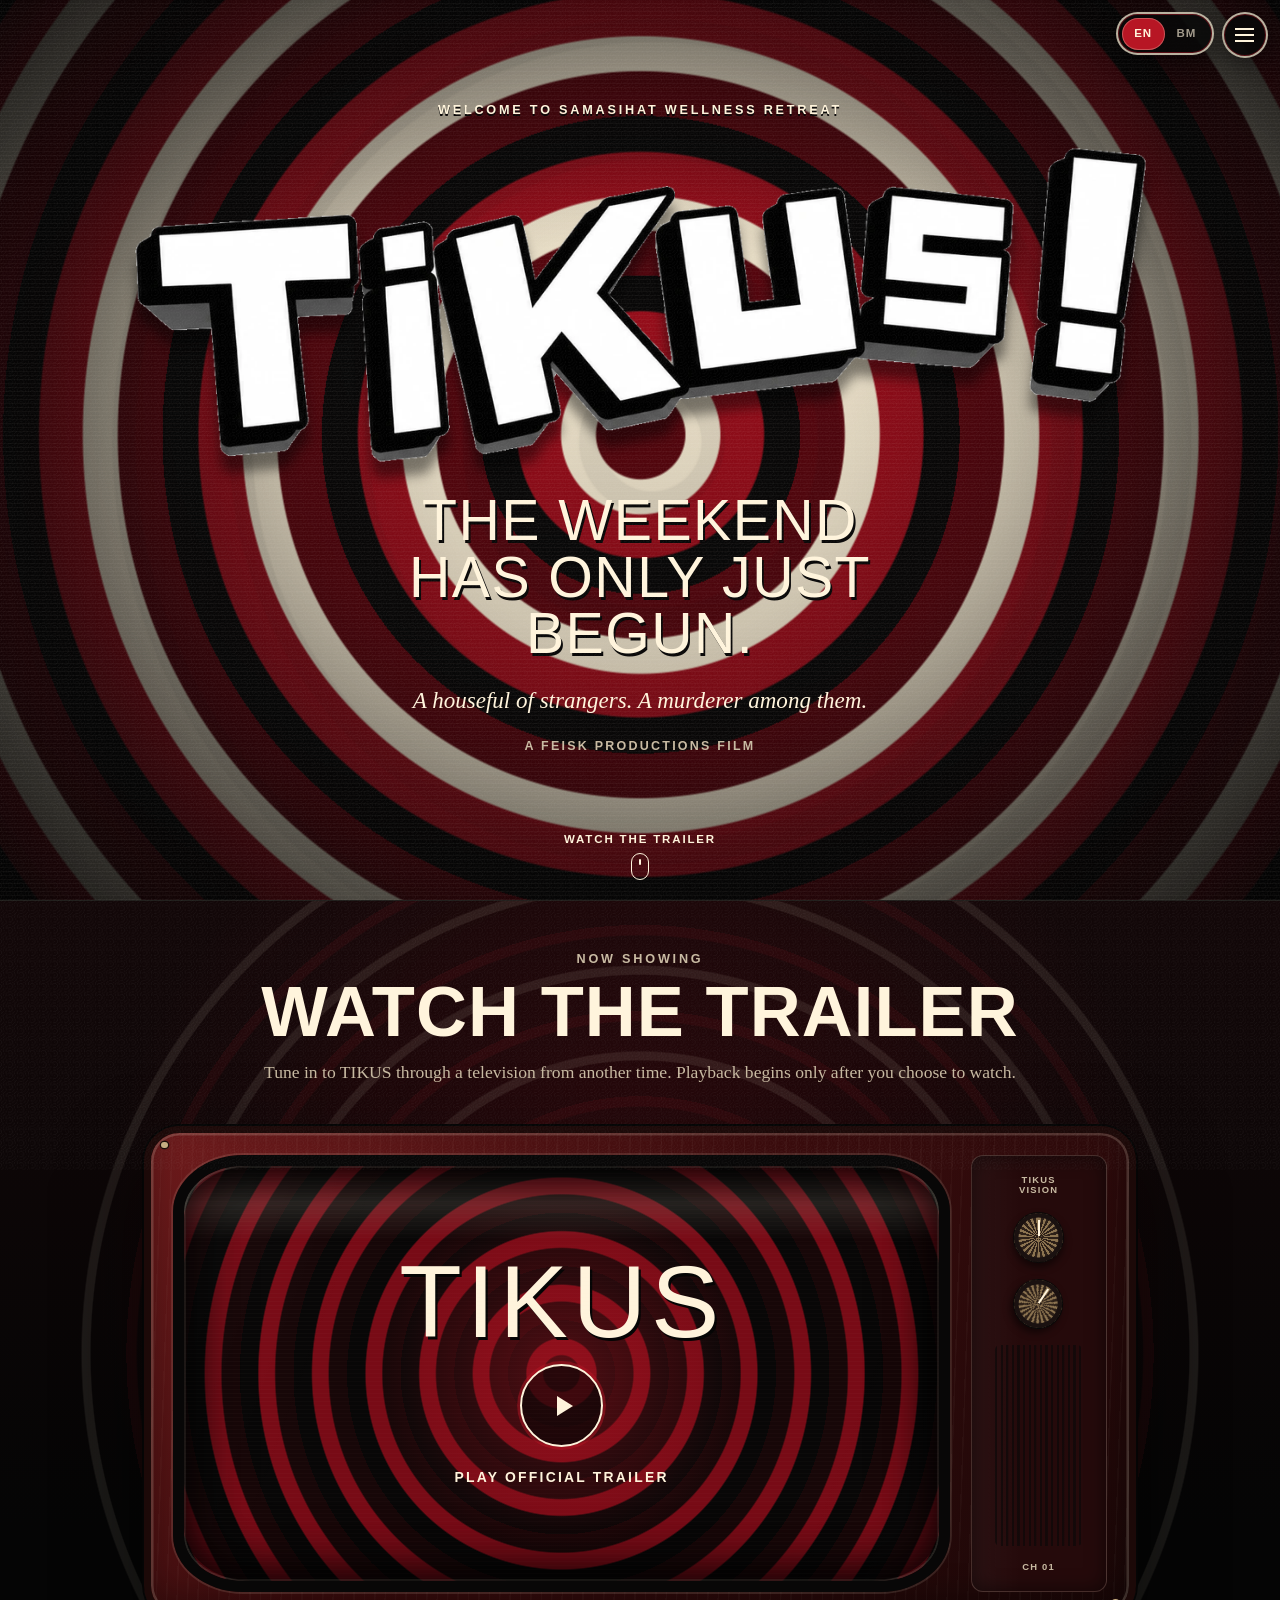
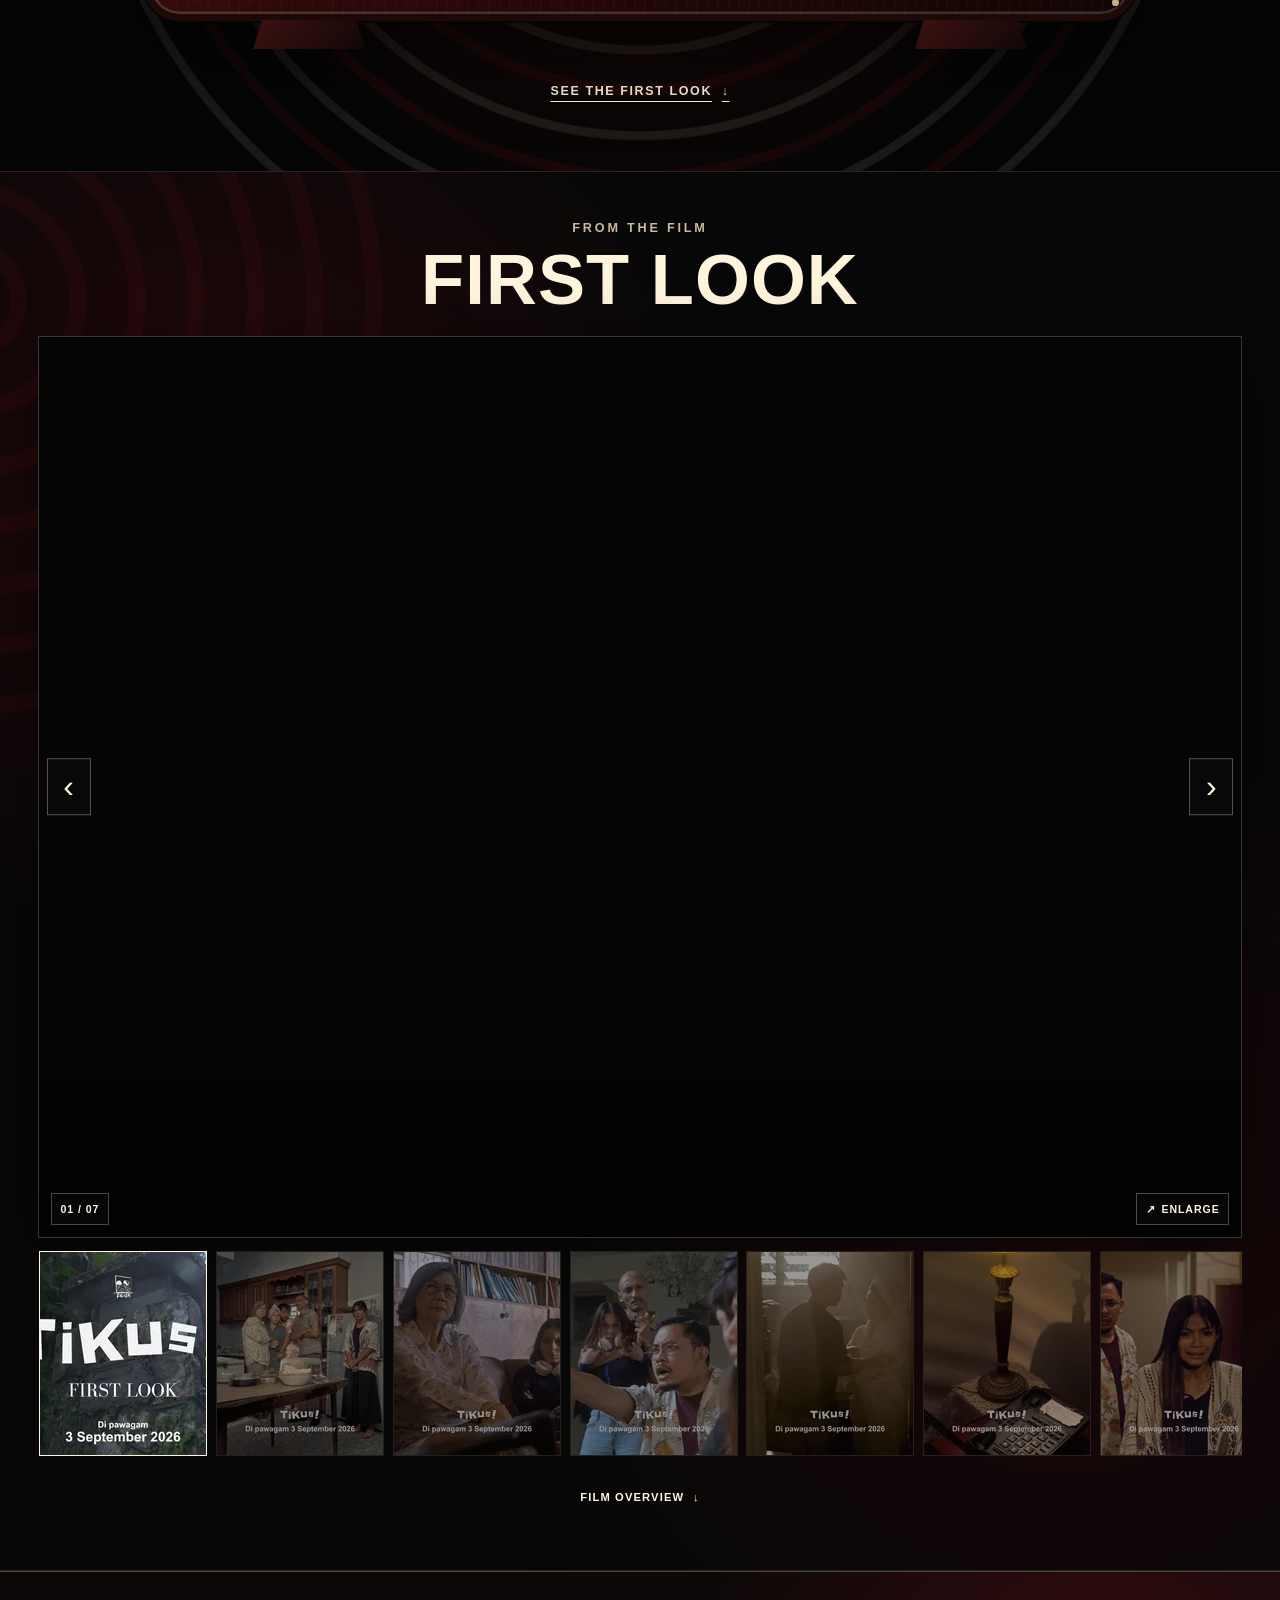
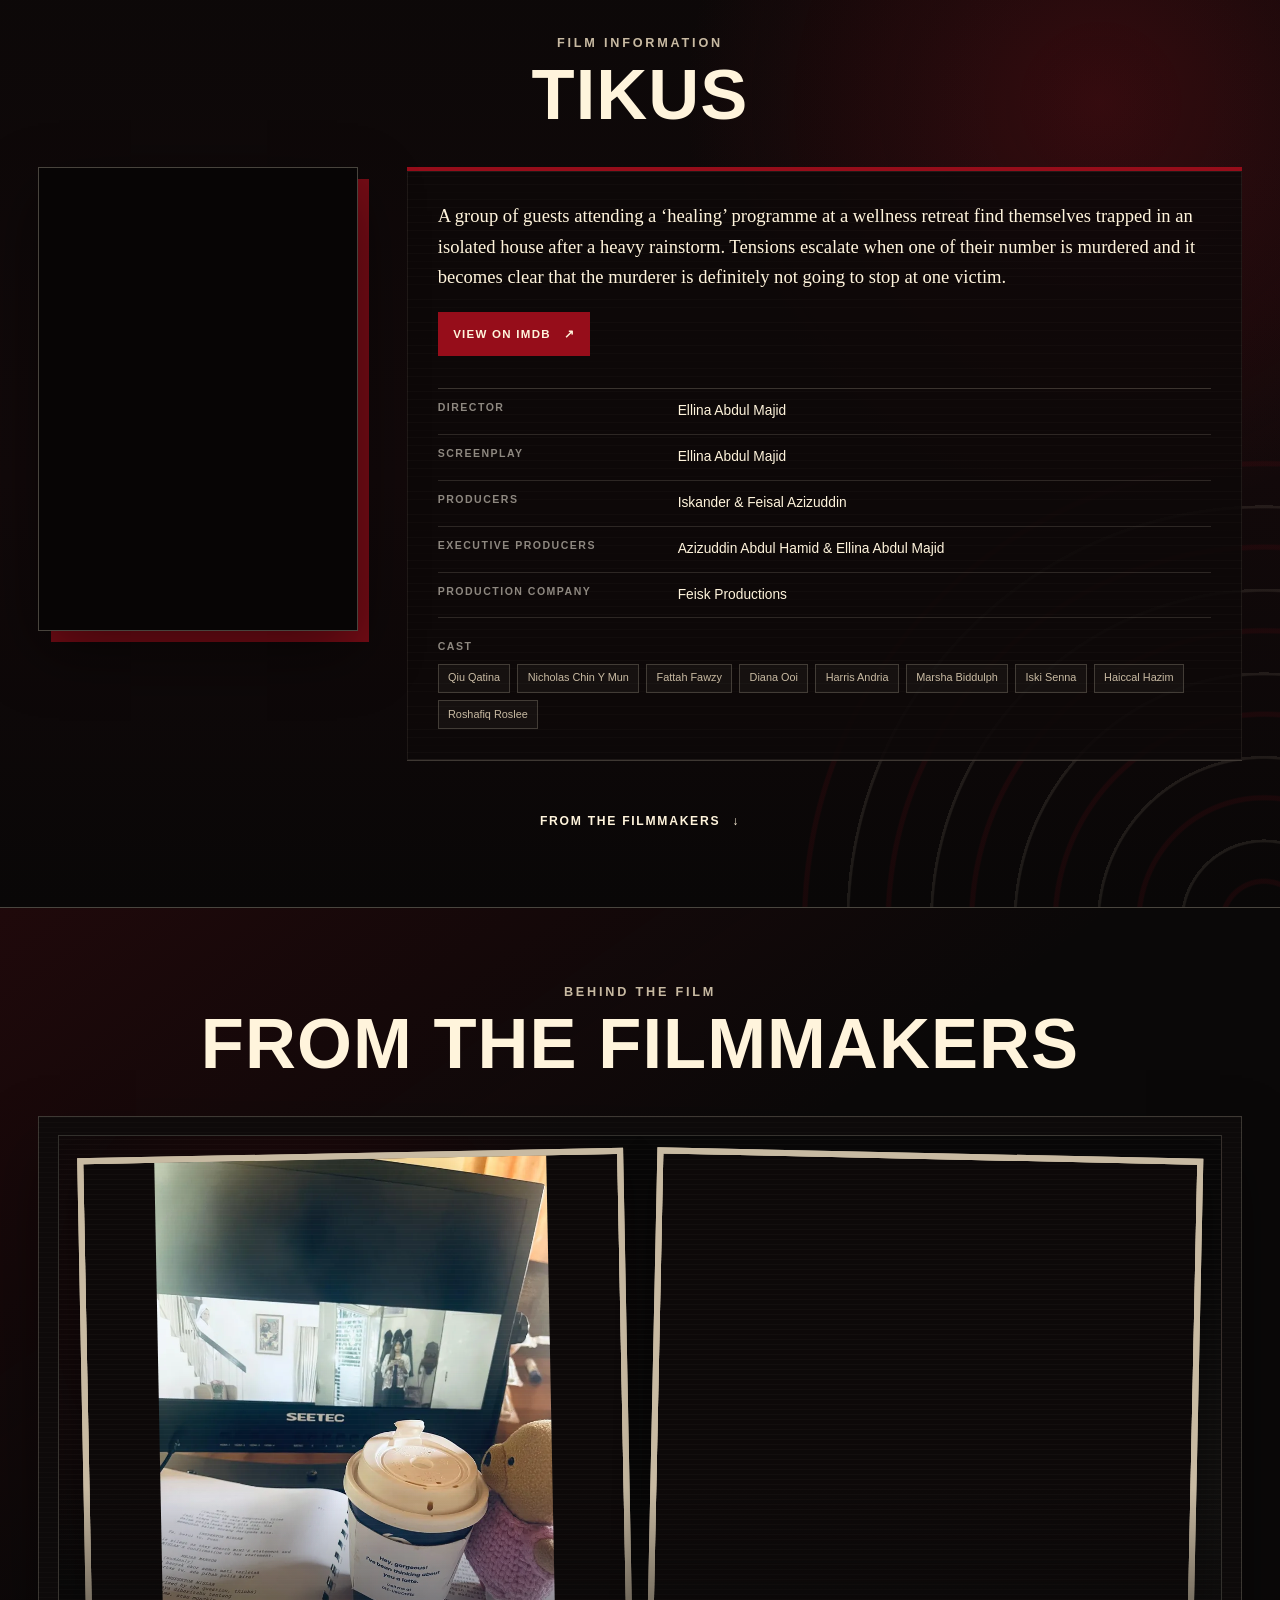
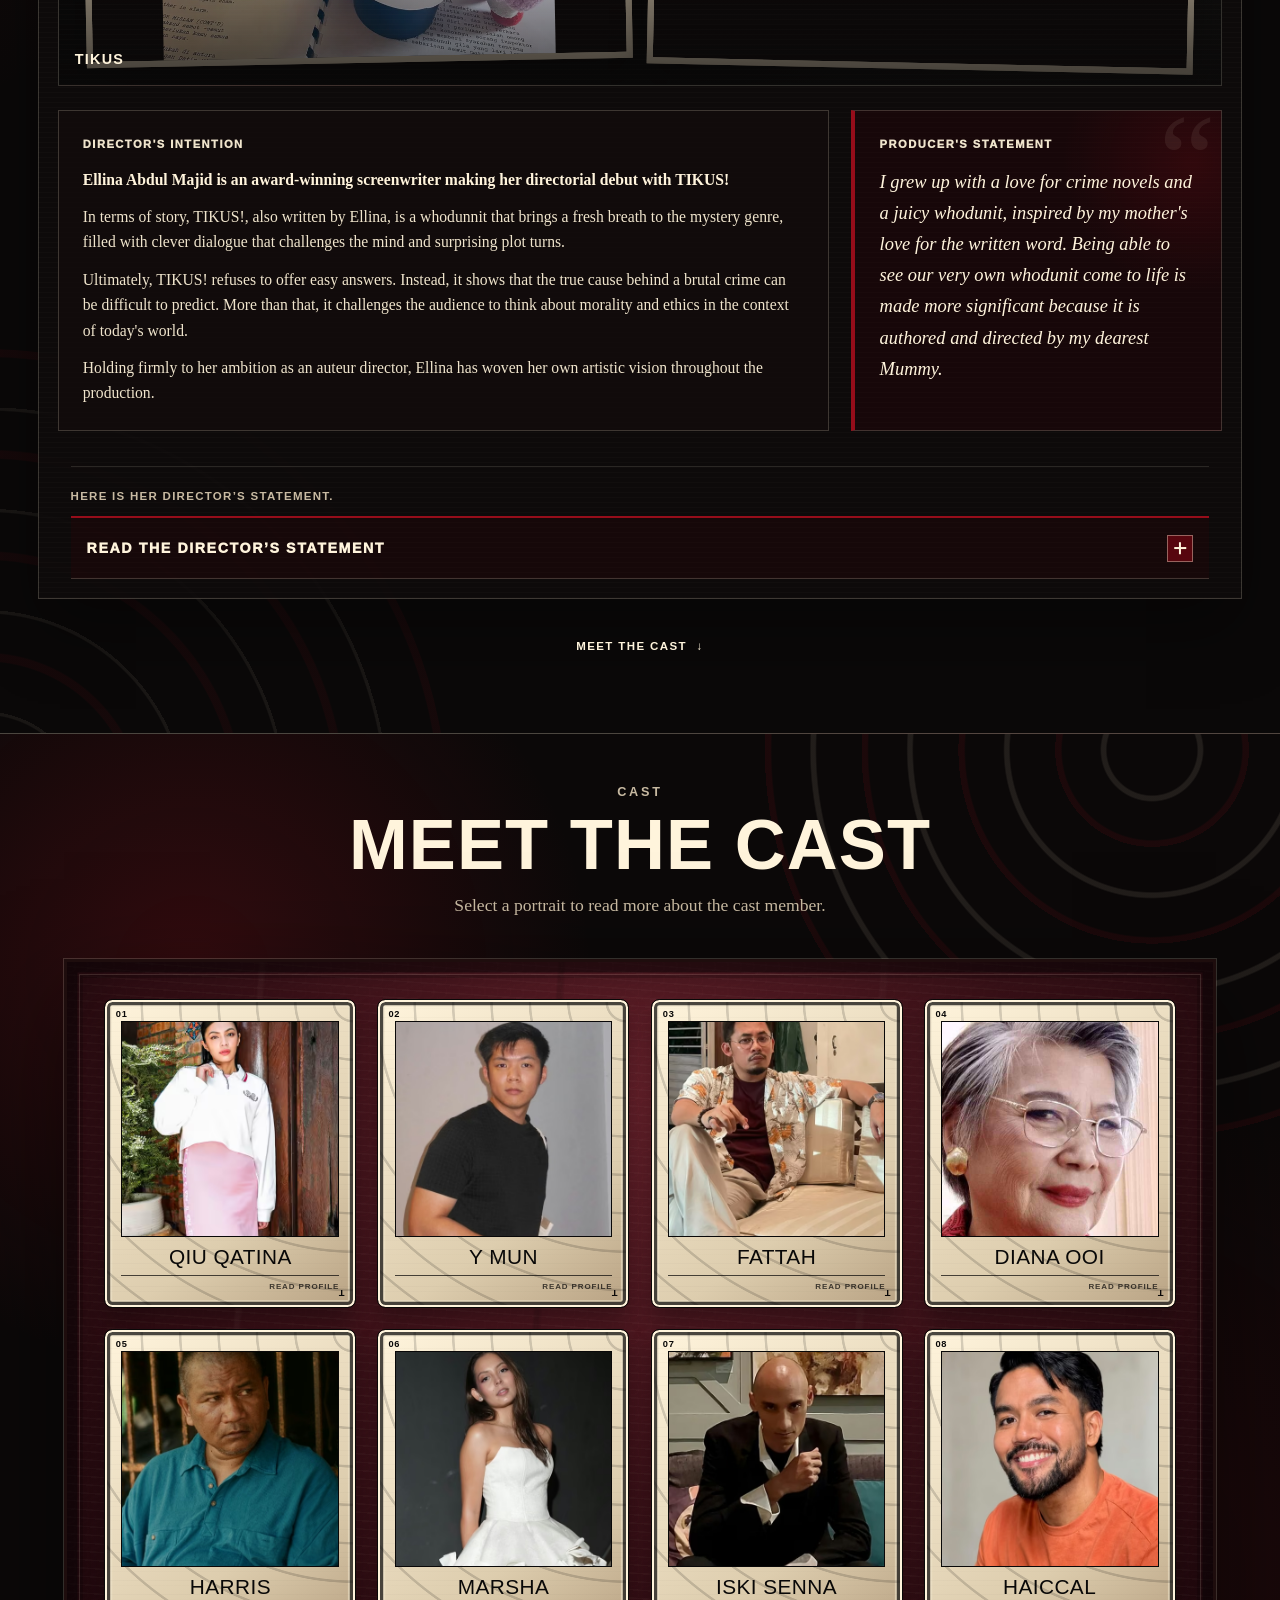
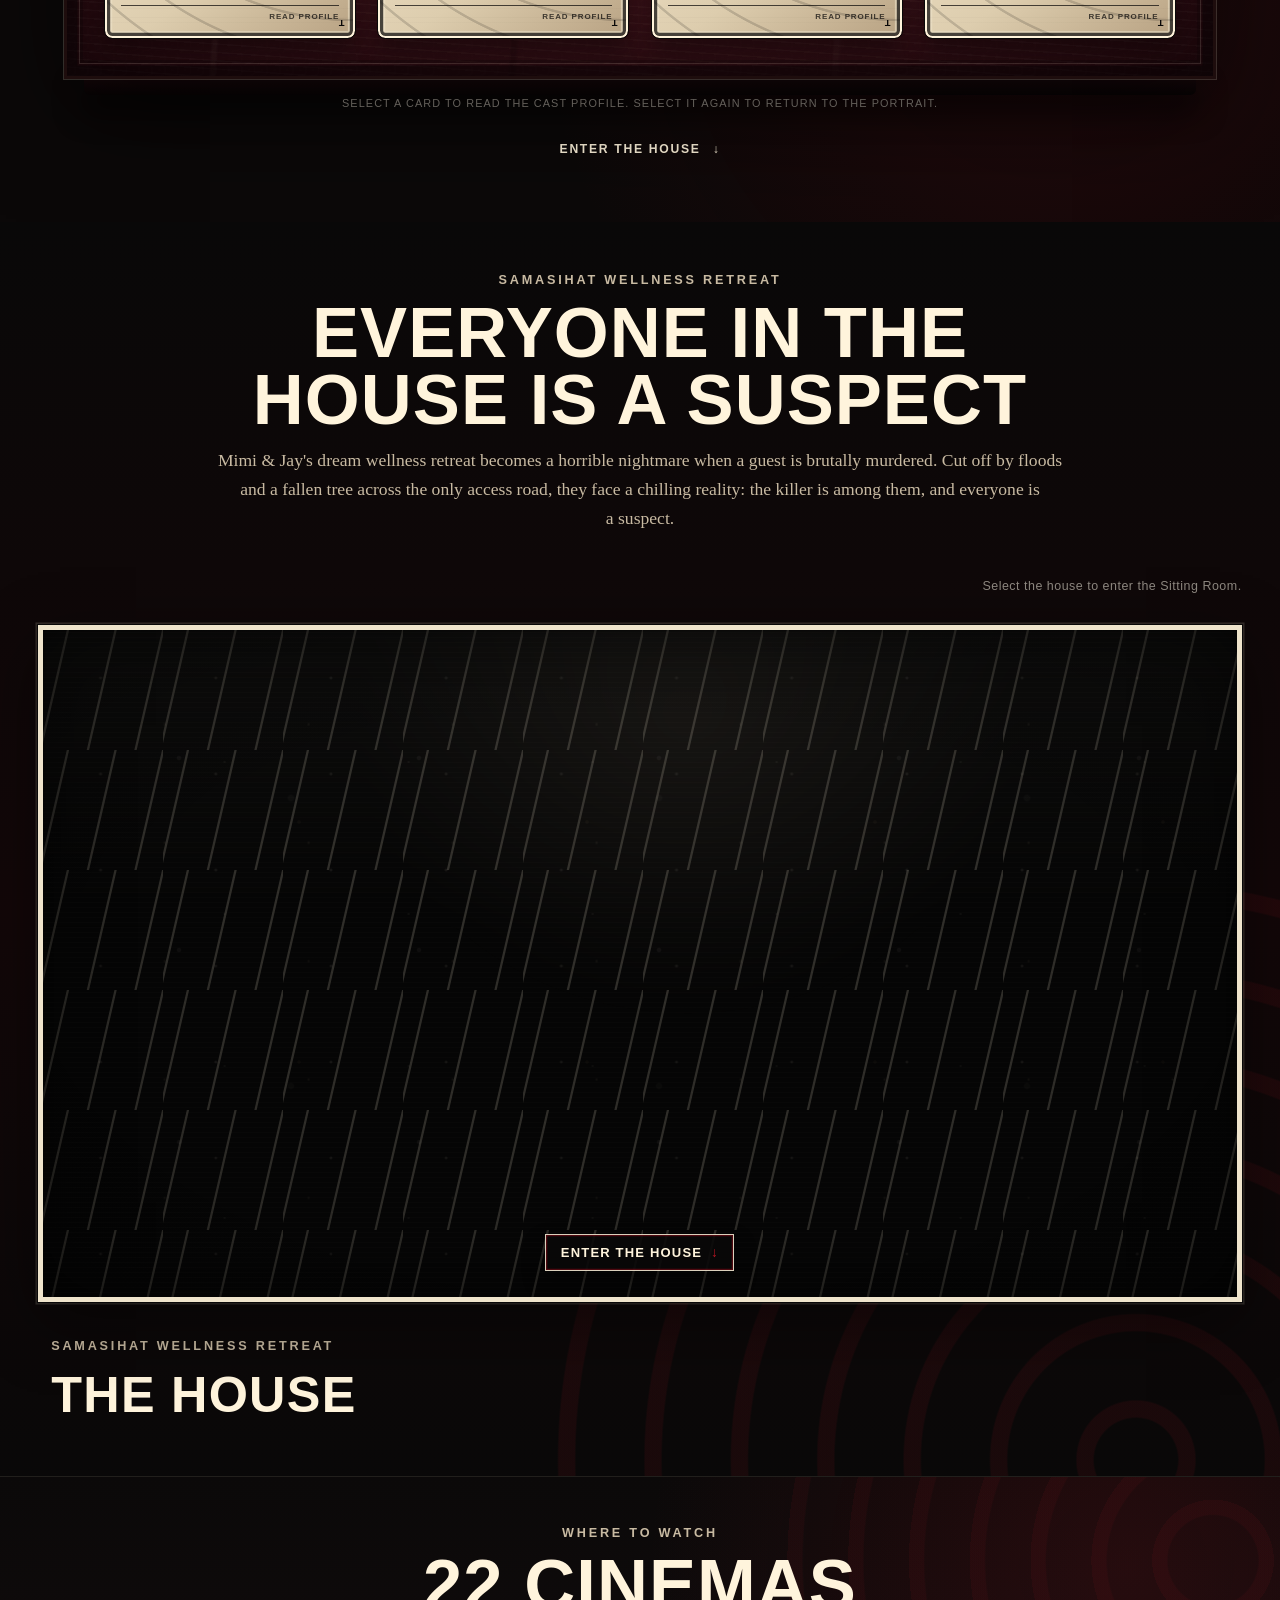
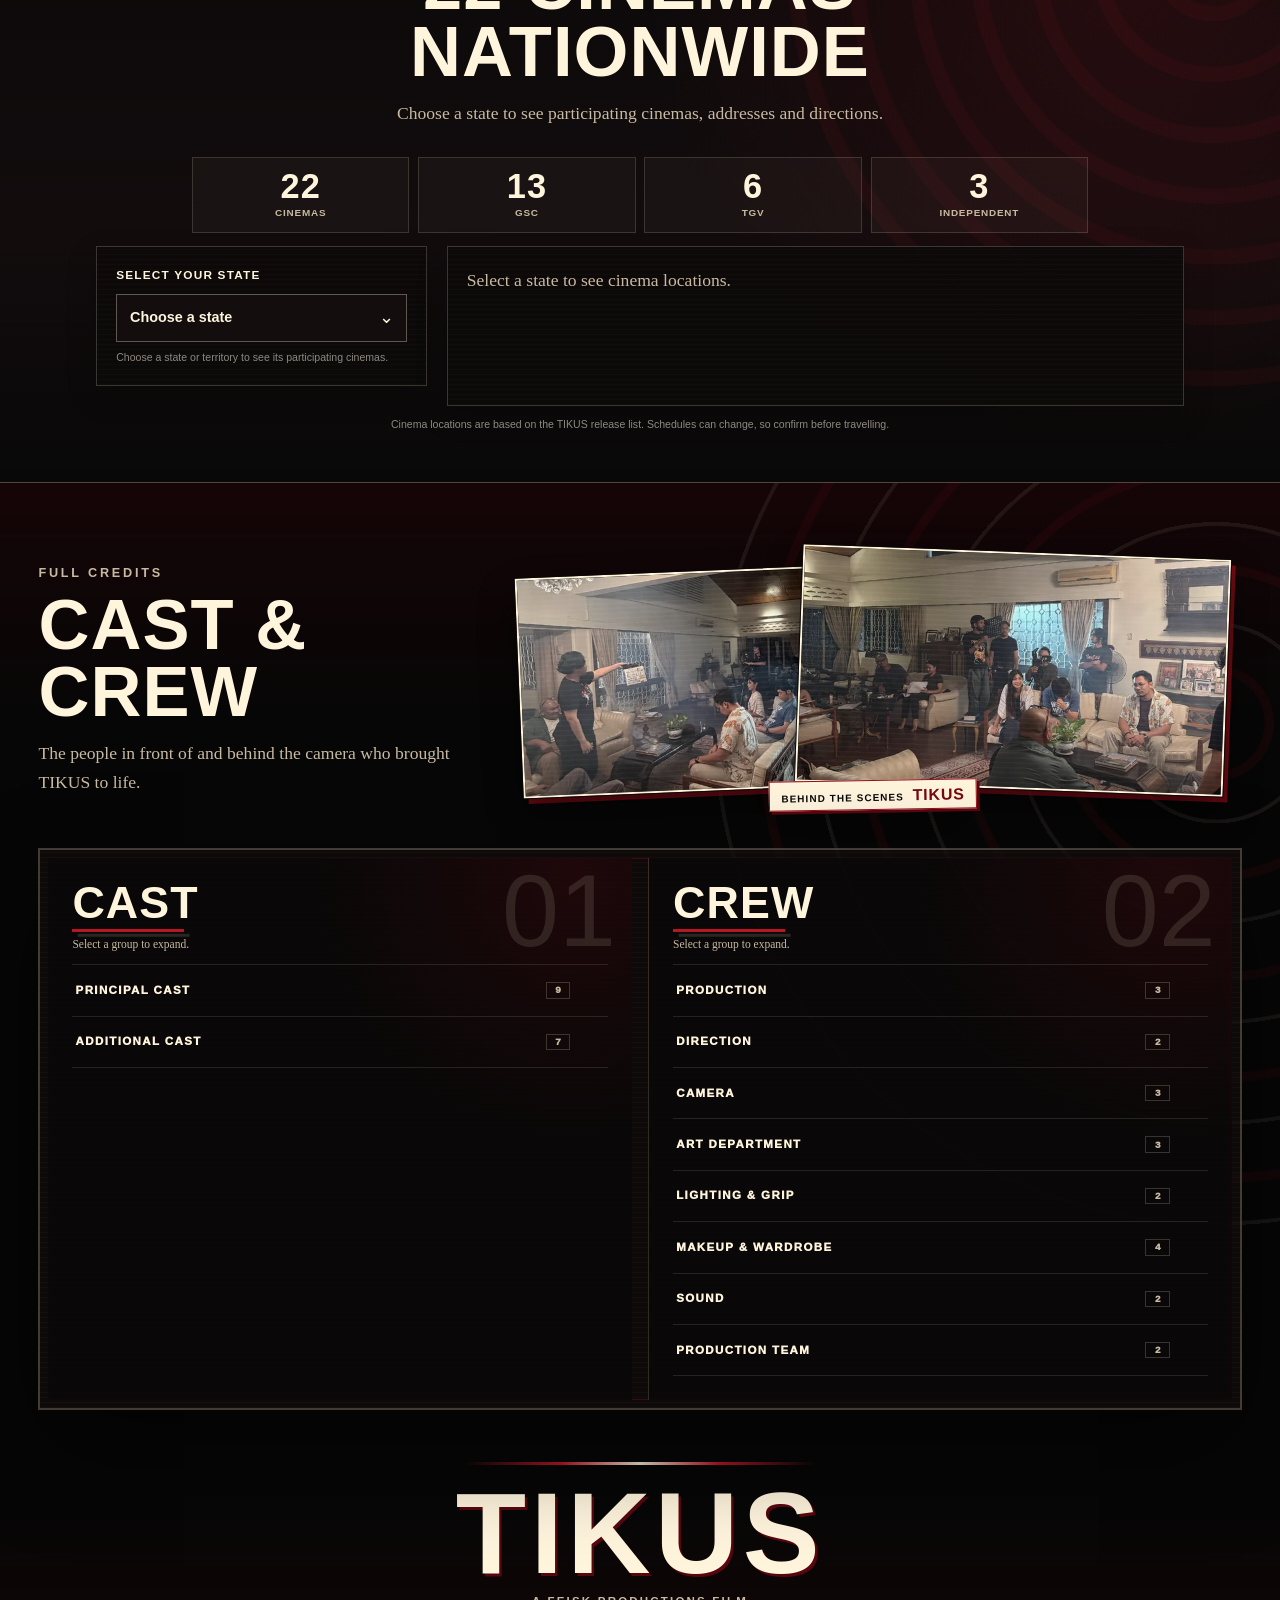
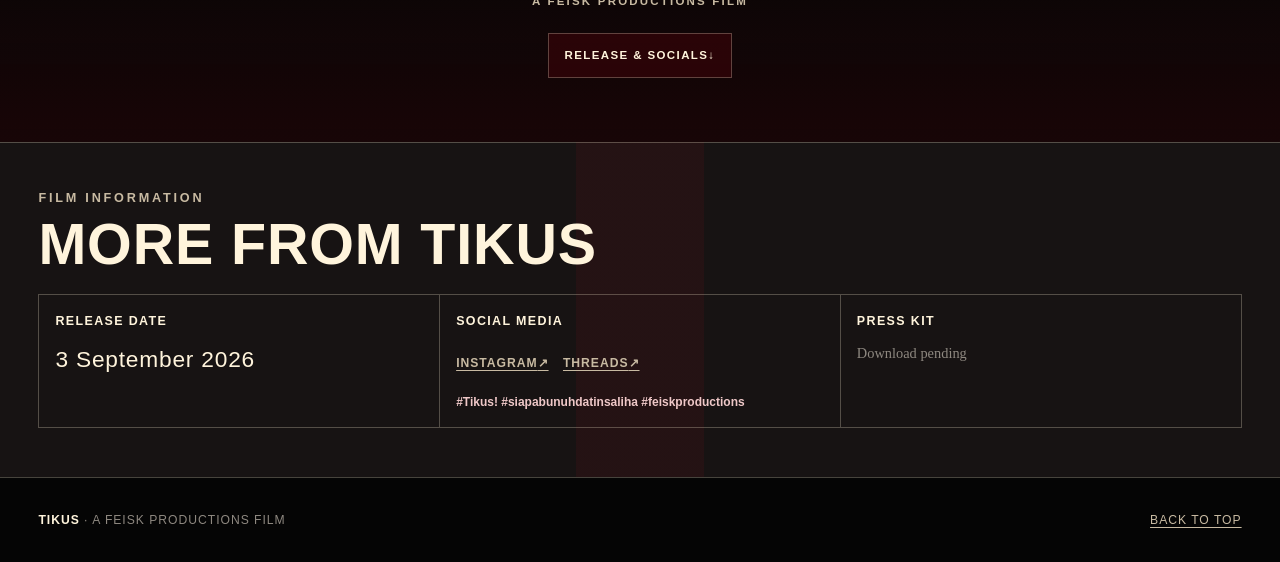
==== index.html @ d4d6251e "V32" ====
<!DOCTYPE html>

<html lang="en">
<head>
<meta charset="utf-8"/>
<meta content="width=device-width, initial-scale=1, viewport-fit=cover" name="viewport"/>
<meta content="#870b17" name="theme-color"/>
<meta content="dark" name="color-scheme"/>
<meta content="Enter Samasihat Wellness Retreat in the official interactive microsite for TIKUS, a Feisk Productions film." data-i18n-content="meta.description" name="description"/>
<title>TIKUS — Official Film Microsite</title>
<link as="image" href="assets/images/title/tikus-title-1200.webp" imagesizes="min(82vw, 74rem)" imagesrcset="assets/images/title/tikus-title-720.webp 720w, assets/images/title/tikus-title-1200.webp 1200w" rel="preload" type="image/webp"/>
<link as="image" href="assets/images/scenes/samasihat-house-exterior-1600.avif" imagesizes="(max-width: 62rem) calc(100vw - 2rem), min(88vw, 100rem)" imagesrcset="assets/images/scenes/samasihat-house-exterior-960.avif 960w, assets/images/scenes/samasihat-house-exterior-1600.avif 1600w" rel="preload" type="image/avif"/>
<script>try{const l=localStorage.getItem('tikus-language-v1');if(l==='ms'||l==='en'){document.documentElement.lang=l;document.documentElement.dataset.language=l;}}catch(e){}</script><link href="css/styles.css" rel="stylesheet"/>
<link href="css/animations.css" rel="stylesheet"/>
<link href="css/arcade.css" rel="stylesheet"/>
<link href="css/tikus-rush.css" rel="stylesheet"/>
<link href="css/tikus-beat.css" rel="stylesheet"/>
<link href="css/tikus-slider.css" rel="stylesheet"/>
<script defer src="js/content-data.js"></script>
<script defer src="js/language-controller.js"></script>
<script defer src="js/navigation-controller.js"></script>
<script defer src="js/credits-controller.js"></script>
<script defer src="js/cinema-data.js"></script>
<script defer src="js/cinema-controller.js"></script>
<script defer src="js/gallery-controller.js"></script>
<script defer src="js/modal-controller.js"></script>
<script defer src="js/scene-controller.js"></script>
<script defer src="js/app.js"></script>
<script defer src="js/tikus-rush-game.js"></script>
<script defer src="js/tikus-beat-game.js"></script>
<script defer src="js/tikus-slider-game.js"></script>
<script defer src="js/arcade-controller.js"></script>
</head>
<body><div class="site-controls" data-dialog-inert="" data-site-controls>
<button aria-checked="false" aria-label="Language: English. Switch to Bahasa Malaysia." class="language-switch" data-language-toggle="" role="switch" type="button"><span aria-hidden="true" class="language-switch__option" data-language-option="en">EN</span><span aria-hidden="true" class="language-switch__option" data-language-option="ms">BM</span></button>
<button aria-controls="site-navigation" aria-expanded="false" aria-label="Open navigation menu" class="menu-toggle" data-menu-toggle data-i18n-aria-label="nav.open" type="button"><span aria-hidden="true" class="menu-toggle__icon"><i></i><i></i><i></i></span><span class="visually-hidden" data-i18n="nav.menu">Menu</span></button>
<nav aria-label="Main navigation" class="site-navigation" data-i18n-aria-label="nav.label" data-site-navigation hidden id="site-navigation">
<div class="site-navigation__inner">
<p class="site-navigation__eyebrow" data-i18n="nav.explore">Explore TIKUS</p>
<a data-nav-link data-i18n="nav.home" href="#main-content">Home</a>
<a data-nav-link data-i18n="nav.trailer" href="#trailer">Trailer</a>
<a data-nav-link data-i18n="nav.firstLook" href="#first-look">First Look</a>
<a data-nav-link data-i18n="nav.filmOverview" href="#film-overview">Film Overview</a>
<a data-nav-link data-i18n="nav.director" href="#director-intention">From the Filmmakers</a>
<a data-nav-link data-i18n="nav.cast" href="#cast">Meet the Cast</a>
<a data-nav-link data-i18n="nav.house" href="#explorer">House &amp; Games</a>
<a data-nav-link data-i18n="nav.cinemas" href="#cinemas">Cinema Locations</a>
<a data-nav-link data-i18n="nav.credits" href="#credits">Credits</a>
<a data-nav-link data-i18n="nav.release" href="#more-from-tikus">Release &amp; Socials</a>
</div>
</nav>
</div>
<a class="skip-link" data-i18n="site.skipExplorer" href="#explorer">Skip to the house explorer</a>
<div aria-hidden="true" class="page-grain"></div>
<main data-dialog-inert="" id="main-content">
<section aria-labelledby="hero-title" class="hero">
<div aria-hidden="true" class="hero__rings"></div>
<div aria-hidden="true" class="hero__shade"></div>
<div class="hero__content">
<p class="eyebrow hero__eyebrow" data-i18n="hero.welcome">Welcome to Samasihat Wellness Retreat</p>
<h1 class="hero__title" id="hero-title">
<picture>
<source sizes="min(82vw, 74rem)" srcset="assets/images/title/tikus-title-720.webp 720w, assets/images/title/tikus-title-1200.webp 1200w" type="image/webp"/>
<img alt="TIKUS" decoding="async" fetchpriority="high" height="392" sizes="min(82vw, 74rem)" src="assets/images/title/tikus-title-1200.png" srcset="assets/images/title/tikus-title-720.png 720w, assets/images/title/tikus-title-1200.png 1200w" width="1200"/>
</picture>
</h1>
<p class="hero__headline" data-i18n="hero.headline">The weekend has only just begun.</p>
<p class="hero__support" data-i18n="hero.support">A houseful of strangers. A murderer among them.</p>
<p class="hero__credit" data-i18n="site.feiskFilm">A Feisk Productions film</p>
</div>
<a aria-label="Scroll to watch the trailer" class="scroll-cue" data-i18n-aria-label="hero.scrollTrailer" href="#trailer">
<span data-i18n="hero.watchTrailer">Watch the trailer</span>
<span aria-hidden="true" class="scroll-cue__mark"></span>
</a>
</section>
<section aria-labelledby="trailer-title" class="trailer-section" id="trailer">
<div aria-hidden="true" class="trailer-section__rings"></div>
<header class="section-heading trailer-section__heading">
<p class="eyebrow" data-i18n="trailer.nowShowing">Now showing</p>
<h2 data-i18n="trailer.heading" id="trailer-title">Watch the trailer</h2>
<p data-i18n="trailer.description">Tune in to TIKUS through a television from another time. Playback begins only after you choose to watch.</p>
</header>
<div aria-label="Retro television trailer player" class="retro-tv" data-i18n-aria-label="trailer.playerLabel">
<div class="retro-tv__cabinet">
<button aria-controls="trailer-dialog" aria-haspopup="dialog" class="retro-tv__screen" data-trailer-open="" type="button">
<span aria-hidden="true" class="retro-tv__screen-art">
<span class="retro-tv__signal">TIKUS</span>
<span class="retro-tv__play-mark"></span>
<span class="retro-tv__screen-label" data-i18n="trailer.playOfficial">Play official trailer</span>
</span>
<span class="visually-hidden" data-i18n="trailer.playOfficialAria">Play the official TIKUS trailer</span>
</button>
<div aria-hidden="true" class="retro-tv__panel">
<span class="retro-tv__brand">TIKUS<br/>VISION</span>
<span class="retro-tv__knob retro-tv__knob--channel"></span>
<span class="retro-tv__knob retro-tv__knob--volume"></span>
<span class="retro-tv__speaker"></span>
<span class="retro-tv__channel">CH 01</span>
</div>
</div>
<div aria-hidden="true" class="retro-tv__feet">
<span></span>
<span></span>
</div>
</div>
<a class="trailer-section__continue" href="#first-look"><span data-i18n="trailer.firstLook">See the first look</span><span aria-hidden="true">↓</span></a>
</section>
<section aria-labelledby="gallery-title" class="gallery-section" id="first-look">
<div aria-hidden="true" class="gallery-section__rings"></div>
<header class="section-heading gallery-section__heading">
<p class="eyebrow" data-i18n="gallery.eyebrow">From the film</p>
<h2 data-i18n="gallery.heading" id="gallery-title">FIRST LOOK</h2>
</header>
<div class="gallery-shell" data-gallery>
<div class="gallery-feature">
<button aria-haspopup="dialog" aria-label="Open still 1 of 7 larger" class="gallery-feature__button" data-gallery-feature type="button">
<picture>
<source data-gallery-feature-webp sizes="(max-width: 48rem) calc(100vw - 2rem), min(88vw, 78rem)" srcset="assets/images/gallery/tikus-first-look-1-960.webp 960w, assets/images/gallery/tikus-first-look-1-1600.webp 1600w" type="image/webp"/>
<img alt="TIKUS first-look film still." data-gallery-feature-image decoding="async" height="900" loading="lazy" sizes="(max-width: 48rem) calc(100vw - 2rem), min(88vw, 78rem)" src="assets/images/gallery/tikus-first-look-1-1600.jpg" srcset="assets/images/gallery/tikus-first-look-1-960.jpg 960w, assets/images/gallery/tikus-first-look-1-1600.jpg 1600w" width="1600"/>
</picture>
<span aria-hidden="true" class="gallery-feature__shade"></span>
<span class="gallery-feature__counter" data-gallery-counter>01 / 07</span>
<span class="gallery-feature__enlarge"><span aria-hidden="true">↗</span> <span data-i18n="gallery.enlarge">Enlarge</span></span>
</button>
<button aria-label="Previous film still" class="gallery-arrow gallery-arrow--previous" data-gallery-prev data-i18n-aria-label="gallery.previous" type="button"><span aria-hidden="true">‹</span></button>
<button aria-label="Next film still" class="gallery-arrow gallery-arrow--next" data-gallery-next data-i18n-aria-label="gallery.next" type="button"><span aria-hidden="true">›</span></button>
</div>
<div aria-label="TIKUS film still thumbnails" class="gallery-filmstrip" data-gallery-strip data-i18n-aria-label="gallery.filmstrip" role="group"></div>
<p aria-atomic="true" aria-live="polite" class="visually-hidden" data-gallery-status></p>
</div>
<a class="gallery-section__continue" href="#film-overview"><span data-i18n="gallery.filmOverview">Film overview</span><span aria-hidden="true">↓</span></a>
</section>
<section aria-labelledby="film-overview-title" class="film-overview" id="film-overview">
<div aria-hidden="true" class="film-overview__rings"></div>
<header class="section-heading film-overview__heading">
<p class="eyebrow" data-i18n="overview.eyebrow">Film information</p>
<h2 data-i18n="overview.heading" id="film-overview-title">TIKUS</h2>
</header>
<div class="film-overview__card">
<figure class="film-overview__poster">
<picture>
<source sizes="(max-width: 48rem) min(76vw, 30rem), 20rem" srcset="assets/images/poster/tikus-official-poster-480.webp 480w, assets/images/poster/tikus-official-poster-670.webp 670w" type="image/webp"/>
<img alt="Official TIKUS film poster in a distressed red, black and warm paper collage style." data-i18n-alt="overview.posterAlt" decoding="async" height="992" loading="lazy" sizes="(max-width: 48rem) min(76vw, 30rem), 20rem" src="assets/images/poster/tikus-official-poster-670.jpg" srcset="assets/images/poster/tikus-official-poster-480.jpg 480w, assets/images/poster/tikus-official-poster-670.jpg 670w" width="670"/>
</picture>
</figure>
<div class="film-overview__content">
<p class="film-overview__synopsis" data-i18n="overview.synopsis">A group of guests attending a ‘healing’ programme at a wellness retreat find themselves trapped in an isolated house after a heavy rainstorm. Tensions escalate when one of their number is murdered and it becomes clear that the murderer is definitely not going to stop at one victim.</p>
<div class="film-overview__primary-link">
<a aria-label="Open the TIKUS page on IMDb in a new tab" class="film-overview__button" data-i18n-aria-label="overview.imdbAria" href="https://www.imdb.com/title/tt43730956/" rel="noopener noreferrer" target="_blank"><span data-i18n="overview.imdb">View on IMDb</span><span aria-hidden="true">↗</span></a>
</div>
<dl class="film-overview__credits">
<div><dt data-i18n="overview.director">Director</dt><dd>Ellina Abdul Majid</dd></div>
<div><dt data-i18n="overview.screenplay">Screenplay</dt><dd>Ellina Abdul Majid</dd></div>
<div><dt data-i18n="overview.producers">Producers</dt><dd>Iskander &amp; Feisal Azizuddin</dd></div>
<div><dt data-i18n="overview.executiveProducers">Executive Producers</dt><dd>Azizuddin Abdul Hamid &amp; Ellina Abdul Majid</dd></div>
<div><dt data-i18n="overview.productionCompany">Production Company</dt><dd>Feisk Productions</dd></div>
</dl>
<div class="film-overview__cast-block">
<h3 data-i18n="overview.cast">Cast</h3>
<ul class="film-overview__cast-list">
<li>Qiu Qatina</li>
<li>Nicholas Chin Y Mun</li>
<li>Fattah Fawzy</li>
<li>Diana Ooi</li>
<li>Harris Andria</li>
<li>Marsha Biddulph</li>
<li>Iski Senna</li>
<li>Haiccal Hazim</li>
<li>Roshafiq Roslee</li>
</ul>
</div>
</div>
</div>
<a class="film-overview__continue" href="#director-intention"><span data-i18n="overview.directorIntention">From the filmmakers</span><span aria-hidden="true">↓</span></a>
</section>
<section aria-labelledby="director-intention-title" class="director-intention" id="director-intention">
<div aria-hidden="true" class="director-intention__rings"></div>
<header class="section-heading director-intention__heading">
<p class="eyebrow" data-i18n="director.eyebrow">Behind the film</p>
<h2 data-i18n="director.heading" id="director-intention-title">From the Filmmakers</h2>
</header>
<div class="filmmakers-card">
<div class="filmmakers-overview">
<figure class="filmmakers-collage">
<picture class="filmmakers-photo filmmakers-photo--monitor">
<source type="image/webp" srcset="assets/images/editorial/filmmakers-monitor-640.webp 640w, assets/images/editorial/filmmakers-monitor-960.webp 960w"/>
<img src="assets/images/editorial/filmmakers-monitor-960.jpg" srcset="assets/images/editorial/filmmakers-monitor-640.jpg 640w, assets/images/editorial/filmmakers-monitor-960.jpg 960w" sizes="(max-width: 44rem) 50vw, 46vw" width="756" height="960" loading="lazy" decoding="async" alt="Behind-the-scenes photograph of a production monitor, screenplay pages, coffee cup and teddy bear during the making of TIKUS." data-i18n-alt="director.photoMonitorAlt"/>
</picture>
<picture class="filmmakers-photo filmmakers-photo--family">
<source type="image/webp" srcset="assets/images/editorial/filmmakers-family-640.webp 640w, assets/images/editorial/filmmakers-family-960.webp 960w"/>
<img src="assets/images/editorial/filmmakers-family-960.jpg" srcset="assets/images/editorial/filmmakers-family-640.jpg 640w, assets/images/editorial/filmmakers-family-960.jpg 960w" sizes="(max-width: 44rem) 50vw, 46vw" width="960" height="1280" loading="lazy" decoding="async" alt="Behind-the-scenes photograph of members of the TIKUS creative team seated together with screenplay pages." data-i18n-alt="director.photoFamilyAlt"/>
</picture>
<figcaption><strong>TIKUS</strong></figcaption>
</figure>
<div class="filmmakers-copy">
<article class="director-intention__card">
<p class="filmmakers-copy__eyebrow" data-i18n="director.intentionLabel">Director's Intention</p>
<div class="director-intention__intro">
<p data-i18n="director.intro1">Ellina Abdul Majid is an award-winning screenwriter making her directorial debut with TIKUS!</p>
<p data-i18n="director.intro2">In terms of story, TIKUS!, also written by Ellina, is a whodunnit that brings a fresh breath to the mystery genre, filled with clever dialogue that challenges the mind and surprising plot turns.</p>
<p data-i18n="director.intro3">Ultimately, TIKUS! refuses to offer easy answers. Instead, it shows that the true cause behind a brutal crime can be difficult to predict. More than that, it challenges the audience to think about morality and ethics in the context of today's world.</p>
<p data-i18n="director.intro4">Holding firmly to her ambition as an auteur director, Ellina has woven her own artistic vision throughout the production.</p>
</div>
</article>
<aside class="producer-statement" aria-labelledby="producer-statement-title">
<p class="filmmakers-copy__eyebrow" data-i18n="producer.eyebrow">Producer's Statement</p>
<h3 class="visually-hidden" data-i18n="producer.heading" id="producer-statement-title">Producer's Statement</h3>
<blockquote data-i18n="producer.statement">I grew up with a love for crime novels and a juicy whodunit, inspired by my mother's love for the written word. Being able to see our very own whodunit come to life is made more significant because it is authored and directed by my dearest Mummy.</blockquote>
</aside>
</div>
</div>
<p class="director-intention__statement-lead" data-i18n="director.statementLead">Here is her Director’s Statement.</p>
<details class="director-statement">
<summary><span data-i18n="director.statementSummary">Read the Director’s Statement</span><span aria-hidden="true" class="director-statement__mark"></span></summary>
<blockquote class="director-statement__body">
<p data-i18n="director.statement1">For this story, I drew inspiration from the locked-room mystery, an idea often used by mystery writers around the world. Usually, these mystery stories are set in an isolated, quiet location.</p>
<p data-i18n="director.statement2">There also need to be characters with very different, strange personalities. They have to be cut off from outside help, become suspicious, and realise that something is not right.</p>
<p data-i18n="director.statement3">In terms of cinematography, I use lighting to show a character's inner emotions and mindset, rather than merely so the audience can see the scene.</p>
<p data-i18n="director.statement4">I also often play with shadows using high-contrast lighting, so the characters look as though they are trapped in a web of conspiracy and mystery.</p>
<p data-i18n="director.statement5">At times I choose dull grey light for interior spaces, as a sign of the bad weather outside and, sometimes, as a symbol of the confusion and despair felt by certain characters.</p>
<p data-i18n="director.statement6">Rather than relying on the traditional use of “talking heads” shots and “quick glance” shots, I tried to direct the camera's movement as an invisible narrator. In this way, the audience does not feel that they are simply watching a film; they feel as if they too are trapped behind the silver screen.</p>
<p data-i18n="director.statement7">I also use several everyday items and objects as “Easter eggs” — secret clues — to suggest the hidden meaning behind a character's dialogue and to foreshadow what comes later.</p>
<p data-i18n="director.statement8">For me, as Writer and Director, TIKUS! is my love letter to the whodunnit genre.</p>
<p data-i18n="director.statement9">It is often said that a great murder mystery depends on a clever twist. But my film TIKUS! also depends greatly on the powerful performances of every actor, keeping audiences constantly turning things over in their minds as they try to guess who the real murderer is among all the characters.</p>
<p data-i18n="director.statement10">I feel fortunate to have had the opportunity to work with such a talented and passionate cast.</p>
<p data-i18n="director.statement11">And with a production crew who are experts in their respective fields, deeply committed and willing to go all out, Alhamdulillah, I am truly grateful.</p>
<p data-i18n="director.statement12">Above all, I am proud to say that the entire creative process from beginning to end — our cast and crew, including post-production — was realised 100% by homegrown Malaysian creative talent.</p>
<p data-i18n="director.statement13">With humility, I sincerely hope that TIKUS! will entertain audiences while also touching them with the message behind the story we want to share.</p>
</blockquote>
</details>
</div>
<a class="director-intention__continue" href="#cast"><span data-i18n="director.meetCast">Meet the cast</span><span aria-hidden="true">↓</span></a>
</section>
<section aria-labelledby="cast-title" class="cast-section" id="cast">
<div aria-hidden="true" class="cast-section__rings"></div>
<header class="section-heading cast-section__heading">
<p class="eyebrow" data-i18n="cast.eyebrow">Cast</p>
<h2 data-i18n="cast.heading" id="cast-title">Meet the cast</h2>
<p data-i18n="cast.intro">Select a portrait to read more about the cast member.</p>
</header>
<div aria-label="Cast portrait cards" class="cast-table" data-i18n-aria-label="cast.tableLabel" role="group">
<div aria-hidden="true" class="cast-table__edge"></div>
<div class="cast-grid" data-cast-grid=""></div>
<p aria-atomic="true" aria-live="polite" class="visually-hidden" data-cast-status=""></p>
</div>
<p class="cast-section__instruction" data-i18n="cast.instruction">Select a card to read the cast profile. Select it again to return to the portrait.</p>
<a class="cast-section__continue" href="#explorer"><span data-i18n="cast.enterHouse">Enter the house</span><span aria-hidden="true">↓</span></a>
</section>
<section aria-labelledby="explorer-title" class="explorer" data-active-scene="house" data-scene-explorer="" id="explorer" tabindex="-1">
<div aria-hidden="true" class="explorer__rings"></div>
<header class="section-heading">
<p class="eyebrow" data-i18n="explorer.eyebrow">Samasihat Wellness Retreat</p>
<h2 data-i18n="explorer.heading" id="explorer-title">EVERYONE IN THE HOUSE IS A SUSPECT</h2>
<p data-i18n="explorer.synopsis">Mimi &amp; Jay's dream wellness retreat becomes a horrible nightmare when a guest is brutally murdered. Cut off by floods and a fallen tree across the only access road, they face a chilling reality: the killer is among them, and everyone is a suspect.</p>
</header>
<div aria-busy="false" class="scene-explorer">
<div class="scene-toolbar">
<button class="return-button" data-return-house hidden type="button"><span aria-hidden="true">←</span>
<span data-i18n="explorer.returnHouse">Return to House</span></button>
<p class="scene-instruction" data-i18n="explorer.instructionHouse" data-scene-instruction="" id="scene-instruction">Select the house to enter the Sitting Room.</p>
</div>
<div aria-describedby="scene-instruction" class="scene-stage" data-scene-stage="">
<picture data-scene-picture="">
<source data-scene-source="avif" sizes="(max-width: 62rem) calc(100vw - 2rem), min(88vw, 100rem)" srcset="assets/images/scenes/samasihat-house-exterior-960.avif 960w, assets/images/scenes/samasihat-house-exterior-1600.avif 1600w" type="image/avif"/>
<source data-scene-source="webp" sizes="(max-width: 62rem) calc(100vw - 2rem), min(88vw, 100rem)" srcset="assets/images/scenes/samasihat-house-exterior-960.webp 960w, assets/images/scenes/samasihat-house-exterior-1600.webp 1600w" type="image/webp"/>
<img alt="A wide retro illustration of the isolated Samasihat bungalow at night, surrounded by dark trees and a crimson sky." data-i18n-alt="scene.house.alt" data-scene-image="" decoding="async" fetchpriority="high" height="941" sizes="(max-width: 62rem) calc(100vw - 2rem), min(88vw, 100rem)" src="assets/images/scenes/samasihat-house-exterior-1600.jpg" srcset="assets/images/scenes/samasihat-house-exterior-960.jpg 960w, assets/images/scenes/samasihat-house-exterior-1600.jpg 1600w" width="1672"/>
</picture>
<div aria-hidden="true" class="scene-ambient">
<span class="scene-ambient__light"></span>
<span class="scene-ambient__weather"></span>
<span class="scene-ambient__dust"></span>
</div>
<div aria-hidden="true" class="scene-stage__vignette"></div>
<div aria-label="Interactive scene points" class="hotspot-layer" data-hotspot-layer="" data-i18n-aria-label="explorer.hotspotLayer"></div>
<div class="scene-navigation-layer" data-scene-navigation-layer="">
<button aria-label="Enter the house and open the Sitting Room" class="scene-entry" data-i18n-aria-label="explorer.entryAria" data-scene-target="sitting-room" data-visible-scene="house" type="button">
<span class="scene-entry__label" data-i18n="explorer.enterHouse">Enter the house</span>
</button>
</div>
<div aria-hidden="true" class="iris-transition" data-iris="" hidden=""></div>
</div>
<div class="scene-caption">
<p class="eyebrow" data-i18n="scene.house.eyebrow" data-scene-eyebrow="">Samasihat Wellness Retreat</p>
<h3 data-i18n="scene.house.title" data-scene-title="">The House</h3>
</div>
<p aria-atomic="true" aria-live="polite" class="visually-hidden" data-scene-status=""></p>
</div>
</section>
<section aria-labelledby="cinema-title" class="cinema-section" id="cinemas">
<div aria-hidden="true" class="cinema-section__rings"></div>
<header class="section-heading cinema-section__heading">
<p class="eyebrow" data-i18n="cinema.eyebrow">Where to watch</p>
<h2 data-i18n="cinema.heading" id="cinema-title">22 cinemas nationwide</h2>
<p data-i18n="cinema.intro">Choose a state to see participating cinemas, addresses and directions.</p>
</header>
<div aria-label="TIKUS cinema release network: 22 cinemas, 13 GSC, 6 TGV and 3 independent cinemas" class="cinema-stats" data-i18n-aria-label="cinema.statsLabel">
<div><strong>22</strong><span data-i18n="cinema.cinemas">Cinemas</span></div>
<div><strong>13</strong><span>GSC</span></div>
<div><strong>6</strong><span>TGV</span></div>
<div><strong>3</strong><span data-i18n="cinema.independent">Independent</span></div>
</div>
<div class="cinema-finder">
<div class="cinema-finder__controls">
<label data-i18n="cinema.selectorLabel" for="cinema-state-select">Select your state</label>
<div class="cinema-select-shell">
<select aria-describedby="cinema-state-help" data-cinema-state id="cinema-state-select"></select>
<span aria-hidden="true" class="cinema-select-shell__arrow">⌄</span>
</div>
<p data-i18n="cinema.selectorHelp" id="cinema-state-help">Choose a state or territory to see its participating cinemas.</p>
</div>
<div class="cinema-finder__results" data-cinema-results>
<p class="cinema-finder__empty" data-i18n="cinema.empty">Select a state to see cinema locations.</p>
</div>
<p aria-atomic="true" aria-live="polite" class="visually-hidden" data-cinema-status></p>
</div>
<p class="cinema-section__disclaimer" data-i18n="cinema.disclaimer">Cinema locations are based on the TIKUS release list. Schedules can change, so confirm before travelling.</p>
</section>
<section aria-labelledby="credits-title" class="credits-section" id="credits">
<div aria-hidden="true" class="credits-section__rings"></div>
<div class="credits-masthead">
<header class="section-heading credits-section__heading">
<p class="eyebrow" data-i18n="credits.eyebrow">Full credits</p>
<h2 data-i18n="credits.heading" id="credits-title">Cast &amp; Crew</h2>
<p data-i18n="credits.intro">The people in front of and behind the camera who brought TIKUS to life.</p>
</header>
<figure class="credits-photo-collage">
<picture class="credits-photo credits-photo--one">
<source type="image/webp" srcset="assets/images/crew/tikus-bts-1-640.webp 640w, assets/images/crew/tikus-bts-1-960.webp 960w" sizes="(max-width: 48rem) 60vw, 34rem"/>
<img src="assets/images/crew/tikus-bts-1-960.jpg" srcset="assets/images/crew/tikus-bts-1-640.jpg 640w, assets/images/crew/tikus-bts-1-960.jpg 960w" sizes="(max-width: 48rem) 60vw, 34rem" width="960" height="1280" loading="lazy" decoding="async" alt="Behind-the-scenes photograph of the TIKUS cast and crew filming in the sitting room." data-i18n-alt="credits.btsAltOne"/>
</picture>
<picture class="credits-photo credits-photo--two">
<source type="image/webp" srcset="assets/images/crew/tikus-bts-2-640.webp 640w, assets/images/crew/tikus-bts-2-960.webp 960w" sizes="(max-width: 48rem) 60vw, 34rem"/>
<img src="assets/images/crew/tikus-bts-2-960.jpg" srcset="assets/images/crew/tikus-bts-2-640.jpg 640w, assets/images/crew/tikus-bts-2-960.jpg 960w" sizes="(max-width: 48rem) 60vw, 34rem" width="960" height="1280" loading="lazy" decoding="async" alt="Behind-the-scenes photograph of the TIKUS production team preparing a sitting-room scene." data-i18n-alt="credits.btsAltTwo"/>
</picture>
<figcaption><span data-i18n="credits.bts">Behind the scenes</span><strong>TIKUS</strong></figcaption>
</figure>
</div>
<div class="credits-programme">
<section aria-labelledby="credits-cast-title" class="credits-column credits-column--cast" data-credit-accordion>
<p class="credits-column__number" aria-hidden="true">01</p>
<h3 data-i18n="credits.cast" id="credits-cast-title">Cast</h3>
<p class="credits-column__hint" data-i18n="credits.expandHint">Select a group to expand.</p>
<details class="credits-group">
<summary><span data-i18n="credits.principalCast">Principal Cast</span><span aria-hidden="true" class="credits-group__count">9</span><span aria-hidden="true" class="credits-group__mark"></span></summary>
<div class="credits-group__body">
<ul class="credits-name-list">
<li>Qiu Qatina</li>
<li>Nicholas Chin Y Mun</li>
<li>Fattah Fawzy</li>
<li>Diana Ooi</li>
<li>Harris Andria</li>
<li>Marsha Biddulph</li>
<li>Iski Senna</li>
<li>Haiccal Hazim</li>
<li>Roshafiq Roslee</li>
</ul>
</div>
</details>
<details class="credits-group credits-group--additional">
<summary><span data-i18n="credits.additionalCast">Additional Cast</span><span aria-hidden="true" class="credits-group__count">7</span><span aria-hidden="true" class="credits-group__mark"></span></summary>
<div class="credits-group__body">
<ul class="credits-name-list">
<li>Azizi Nazril</li>
<li>Darian Pinto</li>
<li>Afiqah Maisara</li>
<li>Addison Low Chee Ren</li>
<li>Dollah Meiden</li>
<li>Luffy</li>
<li>Siti Sofea Amizi</li>
</ul>
</div>
</details>
</section>
<section aria-labelledby="credits-crew-title" class="credits-column credits-column--crew" data-credit-accordion>
<p class="credits-column__number" aria-hidden="true">02</p>
<h3 data-i18n="credits.crew" id="credits-crew-title">Crew</h3>
<p class="credits-column__hint" data-i18n="credits.expandHint">Select a group to expand.</p>
<details class="credits-group">
<summary><span data-i18n="credits.group.production">Production</span><span aria-hidden="true" class="credits-group__count">3</span><span aria-hidden="true" class="credits-group__mark"></span></summary>
<div class="credits-group__body"><dl class="credits-list">
<div><dt>Producer</dt><dd>Iskander Azizuddin<br/>Feisal Azizuddin</dd></div>
<div><dt>Executive Producer</dt><dd>Azizuddin Abdul Hamid<br/>Ellina Abdul Majid</dd></div>
<div><dt>Line Producer</dt><dd>Arianna Low</dd></div>
</dl></div>
</details>
<details class="credits-group">
<summary><span data-i18n="credits.group.direction">Direction</span><span aria-hidden="true" class="credits-group__count">2</span><span aria-hidden="true" class="credits-group__mark"></span></summary>
<div class="credits-group__body"><dl class="credits-list">
<div><dt>Director</dt><dd>Ellina Abdul Majid</dd></div>
<div><dt>AD</dt><dd>Feisal Azizuddin</dd></div>
</dl></div>
</details>
<details class="credits-group">
<summary><span data-i18n="credits.group.camera">Camera</span><span aria-hidden="true" class="credits-group__count">3</span><span aria-hidden="true" class="credits-group__mark"></span></summary>
<div class="credits-group__body"><dl class="credits-list">
<div><dt>DOP</dt><dd>Alex Wong Kam Thim</dd></div>
<div><dt>Cam Op</dt><dd>Iskandar Sani</dd></div>
<div><dt>DIT</dt><dd>Azim Rizal</dd></div>
</dl></div>
</details>
<details class="credits-group">
<summary><span data-i18n="credits.group.art">Art Department</span><span aria-hidden="true" class="credits-group__count">3</span><span aria-hidden="true" class="credits-group__mark"></span></summary>
<div class="credits-group__body"><dl class="credits-list">
<div><dt>Art Director</dt><dd>Harieth Azrien</dd></div>
<div><dt>Art Assistant</dt><dd>Dollah Meiden</dd></div>
<div><dt>Art Assistant</dt><dd>Azrien Hadi</dd></div>
</dl></div>
</details>
<details class="credits-group">
<summary><span data-i18n="credits.group.lighting">Lighting &amp; Grip</span><span aria-hidden="true" class="credits-group__count">2</span><span aria-hidden="true" class="credits-group__mark"></span></summary>
<div class="credits-group__body"><dl class="credits-list">
<div><dt>Gaffer</dt><dd>Nick Lutfil Hadi</dd></div>
<div><dt>Grip</dt><dd>Ady</dd></div>
</dl></div>
</details>
<details class="credits-group">
<summary><span data-i18n="credits.group.makeup">Makeup &amp; Wardrobe</span><span aria-hidden="true" class="credits-group__count">4</span><span aria-hidden="true" class="credits-group__mark"></span></summary>
<div class="credits-group__body"><dl class="credits-list">
<div><dt>MUA</dt><dd>Farini Husain</dd></div>
<div><dt>MUA Assist</dt><dd>Sherry</dd></div>
<div><dt>Wardrobe Head</dt><dd>Yatt Zain</dd></div>
<div><dt>Wardrobe Assistant</dt><dd>Intan Zulaikah</dd></div>
</dl></div>
</details>
<details class="credits-group">
<summary><span data-i18n="credits.group.sound">Sound</span><span aria-hidden="true" class="credits-group__count">2</span><span aria-hidden="true" class="credits-group__mark"></span></summary>
<div class="credits-group__body"><dl class="credits-list">
<div><dt>Location Sound</dt><dd>Salahuddin Sabri</dd></div>
<div><dt>Location Assistant</dt><dd>Nisa Ahmad</dd></div>
</dl></div>
</details>
<details class="credits-group">
<summary><span data-i18n="credits.group.productionTeam">Production Team</span><span aria-hidden="true" class="credits-group__count">2</span><span aria-hidden="true" class="credits-group__mark"></span></summary>
<div class="credits-group__body"><dl class="credits-list">
<div><dt>PA</dt><dd>Siti Sofea Amizi</dd></div>
<div><dt>PA / Intern</dt><dd>Addison Low Chee Ren</dd></div>
</dl></div>
</details>
</section>
</div>
<div class="credits-closing">
<span class="credits-closing__rule" aria-hidden="true"></span>
<strong>TIKUS</strong>
<span data-i18n="site.feiskFilm">A Feisk Productions film</span>
<a href="#more-from-tikus"><span data-i18n="credits.release">Release &amp; Socials</span><span aria-hidden="true"> ↓</span></a>
</div>
</section>
<section aria-labelledby="pending-title" class="pending-material" id="more-from-tikus">
<div class="pending-material__inner">
<header>
<p class="eyebrow" data-i18n="film.eyebrow">Film information</p>
<h2 data-i18n="film.heading" id="pending-title">More from TIKUS</h2>
</header>
<dl class="pending-grid">
<div>
<dt data-i18n="film.releaseDate">Release date</dt>
<dd class="pending-grid__release" data-i18n="film.releaseDateValue">3 September 2026</dd>
</div>
<div>
<dt data-i18n="film.socialMedia">Social media</dt>
<dd class="pending-grid__social">
<div class="pending-grid__social-links">
<a aria-label="Open Feisk Productions on Instagram in a new tab" data-i18n-aria-label="film.instagramAria" href="https://www.instagram.com/feiskproductions" rel="noopener noreferrer" target="_blank">Instagram<span aria-hidden="true"> ↗</span></a>
<a aria-label="Open Feisk Productions on Threads in a new tab" data-i18n-aria-label="film.threadsAria" href="https://www.threads.com/@feiskproductions" rel="noopener noreferrer" target="_blank">Threads<span aria-hidden="true"> ↗</span></a>
</div>
<p class="pending-grid__hashtags"><span class="visually-hidden" data-i18n="film.hashtags">Campaign hashtags</span><span class="visually-hidden">: </span>#Tikus! #siapabunuhdatinsaliha #feiskproductions</p>
</dd>
</div>
<div>
<dt data-i18n="film.pressKit">Press kit</dt>
<dd data-i18n="film.downloadPending">Download pending</dd>
</div>
</dl>
</div>
</section>
</main>
<footer class="site-footer" data-dialog-inert="">
<p><strong>TIKUS</strong> · <span data-i18n="site.feiskFilm">A Feisk Productions film</span></p>
<a data-i18n="footer.backTop" href="#main-content">Back to top</a>
</footer>
<dialog aria-describedby="trailer-dialog-description" aria-labelledby="trailer-dialog-title" class="trailer-dialog" id="trailer-dialog">
<article class="trailer-dialog__surface">
<header class="trailer-dialog__header">
<div>
<p class="eyebrow" data-i18n="trailer.official">Official trailer</p>
<h2 id="trailer-dialog-title" tabindex="-1">TIKUS</h2>
<p class="visually-hidden" data-i18n="trailer.dialogDescription" id="trailer-dialog-description">YouTube video player for the official TIKUS trailer.</p>
</div>
<button aria-label="Close trailer" class="trailer-dialog__close" data-i18n-aria-label="trailer.close" data-trailer-close="" type="button">
<span aria-hidden="true">×</span>
</button>
</header>
<div class="trailer-dialog__player">
<iframe allow="accelerometer; clipboard-write; encrypted-media; gyroscope; picture-in-picture; web-share" allowfullscreen="" data-i18n-title="trailer.frameTitle" data-trailer-frame="" referrerpolicy="strict-origin-when-cross-origin" title="Official TIKUS trailer"></iframe>
</div>
<p class="trailer-dialog__fallback">
<a data-i18n="trailer.watchYoutube" data-trailer-link="" href="https://youtu.be/zP-A0q7aVko?si=QxKsNnZaPQ3ciYJk" rel="noopener noreferrer" target="_blank">Watch directly on YouTube</a>
</p>
</article>
</dialog>
<dialog aria-describedby="gallery-dialog-description" aria-labelledby="gallery-dialog-title" class="gallery-dialog" id="gallery-dialog">
<article class="gallery-dialog__surface">
<header class="gallery-dialog__header">
<div>
<p class="eyebrow" data-i18n="gallery.dialogEyebrow">TIKUS film stills</p>
<h2 data-i18n="gallery.heading" id="gallery-dialog-title">FIRST LOOK</h2>
<p class="visually-hidden" data-i18n="gallery.dialogDescription" id="gallery-dialog-description">Fullscreen gallery of TIKUS film stills. Use the previous and next buttons or the left and right arrow keys to browse.</p>
</div>
<button aria-label="Close first look gallery" class="gallery-dialog__close" data-gallery-close data-i18n-aria-label="gallery.close" type="button"><span aria-hidden="true">×</span></button>
</header>
<div class="gallery-dialog__viewer">
<button aria-label="Previous film still" class="gallery-dialog__arrow gallery-dialog__arrow--previous" data-gallery-dialog-prev data-i18n-aria-label="gallery.previous" type="button"><span aria-hidden="true">‹</span></button>
<picture>
<source data-gallery-dialog-webp sizes="92vw" srcset="assets/images/gallery/tikus-first-look-1-960.webp 960w, assets/images/gallery/tikus-first-look-1-1600.webp 1600w" type="image/webp"/>
<img alt="TIKUS first-look film still." data-gallery-dialog-image decoding="async" height="900" sizes="92vw" src="assets/images/gallery/tikus-first-look-1-1600.jpg" srcset="assets/images/gallery/tikus-first-look-1-960.jpg 960w, assets/images/gallery/tikus-first-look-1-1600.jpg 1600w" width="1600"/>
</picture>
<button aria-label="Next film still" class="gallery-dialog__arrow gallery-dialog__arrow--next" data-gallery-dialog-next data-i18n-aria-label="gallery.next" type="button"><span aria-hidden="true">›</span></button>
</div>
<p class="gallery-dialog__hint" data-i18n="gallery.dialogHint">Swipe or use ← → to browse. Press Escape to close.</p>
</article>
</dialog>
<dialog aria-describedby="dialog-body" aria-labelledby="dialog-title" class="info-dialog" id="hotspot-dialog">
<article class="info-dialog__surface">
<button aria-label="Close information panel" class="info-dialog__close" data-dialog-close="" data-i18n-aria-label="dialog.closeInfo" type="button">
<span aria-hidden="true">×</span>
</button>
<p class="eyebrow" data-dialog-eyebrow=""></p>
<h2 data-dialog-title="" id="dialog-title" tabindex="-1"></h2>
<p data-dialog-body="" id="dialog-body"></p>
<p class="info-dialog__hint" data-i18n="dialog.escapeClose">Press Escape to close.</p>
</article>
</dialog>
</body>
</html>
---- css/styles.css ----
:root {
  --crimson-950: #340308;
  --crimson-900: #57060e;
  --crimson-800: #740812;
  --crimson-700: #960d1a;
  --crimson-600: #b71624;
  --ink: #090808;
  --ink-soft: #171313;
  --paper: #efe4cc;
  --paper-bright: #fff4dc;
  --paper-dim: #c8baa2;
  --grey: #8e8880;
  --line: rgba(239, 228, 204, 0.28);
  --shadow: 0 1.25rem 4rem rgba(0, 0, 0, 0.48);
  --content-width: 100rem;
  --page-gutter: clamp(1rem, 3vw, 3rem);
  --focus: #fff4dc;
  --focus-offset: #090808;
  --header-font: Impact, Haettenschweiler, "Arial Narrow Bold", "Arial Black", sans-serif;
  --body-font: Georgia, "Times New Roman", serif;
  --ui-font: "Arial Narrow", "Helvetica Neue", Arial, sans-serif;
}

*,
*::before,
*::after {
  box-sizing: border-box;
}

html {
  color-scheme: dark;
  scroll-behavior: smooth;
  background: var(--ink);
}

body {
  margin: 0;
  min-width: 20rem;
  overflow-x: hidden;
  color: var(--paper);
  background:
    radial-gradient(circle at 15% 25%, rgba(150, 13, 26, 0.18), transparent 30rem),
    radial-gradient(circle at 88% 78%, rgba(150, 13, 26, 0.13), transparent 35rem),
    var(--ink);
  font-family: var(--body-font);
  font-size: clamp(1rem, 0.94rem + 0.2vw, 1.125rem);
  line-height: 1.65;
  text-rendering: optimizeLegibility;
}

body.has-open-dialog {
  overflow: hidden;
}

img,
picture {
  display: block;
  max-width: 100%;
}

button,
a {
  -webkit-tap-highlight-color: transparent;
}

button {
  color: inherit;
  font: inherit;
}

button:not(:disabled),
a {
  cursor: pointer;
}

button:disabled {
  cursor: wait;
}

:focus-visible {
  outline: 0.1875rem solid var(--focus);
  outline-offset: 0.25rem;
  box-shadow: 0 0 0 0.125rem var(--focus-offset);
}

::selection {
  color: var(--ink);
  background: var(--paper-bright);
}

.skip-link {
  position: fixed;
  z-index: 1000;
  top: 0.75rem;
  left: 0.75rem;
  padding: 0.75rem 1rem;
  color: var(--ink);
  background: var(--paper-bright);
  font-family: var(--ui-font);
  font-weight: 800;
  text-decoration: none;
  transform: translateY(-180%);
}

.skip-link:focus {
  transform: translateY(0);
}

.page-grain {
  position: fixed;
  z-index: 999;
  inset: -30%;
  pointer-events: none;
  opacity: 0.075;
  mix-blend-mode: screen;
  background-image:
    repeating-radial-gradient(circle at 20% 30%, rgba(255, 255, 255, 0.45) 0 0.035rem, transparent 0.04rem 0.16rem),
    repeating-linear-gradient(73deg, rgba(255, 255, 255, 0.18) 0 0.035rem, transparent 0.04rem 0.25rem);
  background-size: 0.7rem 0.7rem, 0.95rem 0.95rem;
}

.eyebrow {
  margin: 0 0 0.65rem;
  color: var(--paper-dim);
  font-family: var(--ui-font);
  font-size: clamp(0.72rem, 0.68rem + 0.14vw, 0.84rem);
  font-weight: 900;
  letter-spacing: 0.22em;
  line-height: 1.2;
  text-transform: uppercase;
}

.visually-hidden {
  position: absolute !important;
  width: 1px !important;
  height: 1px !important;
  padding: 0 !important;
  margin: -1px !important;
  overflow: hidden !important;
  clip: rect(0 0 0 0) !important;
  white-space: nowrap !important;
  border: 0 !important;
}

.hero {
  position: relative;
  isolation: isolate;
  min-height: 100vh;
  min-height: 100svh;
  min-height: 100dvh;
  display: grid;
  place-items: center;
  overflow: hidden;
  padding: max(4rem, env(safe-area-inset-top)) var(--page-gutter) max(6.5rem, calc(5rem + env(safe-area-inset-bottom)));
  background: var(--crimson-800);
}

.hero__rings,
.explorer__rings {
  position: absolute;
  z-index: -3;
  inset: -25vmax;
  background:
    repeating-radial-gradient(
      circle at 50% 49%,
      var(--crimson-900) 0 4.5vmin,
      var(--paper) 4.7vmin 8.1vmin,
      var(--crimson-700) 8.3vmin 12.6vmin,
      var(--ink) 12.8vmin 16.4vmin
    );
  transform: scale(1.08);
}

.hero__shade {
  position: absolute;
  z-index: -2;
  inset: 0;
  background:
    radial-gradient(circle at center, transparent 0 26%, rgba(9, 8, 8, 0.22) 58%, rgba(9, 8, 8, 0.76) 100%),
    linear-gradient(to bottom, rgba(9, 8, 8, 0.18), transparent 32%, rgba(9, 8, 8, 0.28));
}

.hero::after {
  content: "";
  position: absolute;
  z-index: -1;
  inset: 0;
  pointer-events: none;
  background:
    repeating-linear-gradient(0deg, rgba(255, 244, 220, 0.035) 0 1px, transparent 1px 4px),
    radial-gradient(ellipse at center, transparent 40%, rgba(0, 0, 0, 0.58));
}

.hero__content {
  width: min(100%, 78rem);
  text-align: center;
}

.hero__eyebrow {
  color: var(--paper-bright);
  text-shadow: 0 0.15rem 0 var(--ink);
}

.hero__title {
  margin: clamp(0.5rem, 2vh, 1.75rem) auto clamp(0.8rem, 2vh, 1.5rem);
  line-height: 1;
}

.hero__title picture,
.hero__title img {
  width: min(88vw, 70rem, 115vh);
  margin-inline: auto;
}

.hero__title img {
  height: auto;
  filter: drop-shadow(0 1.1rem 0.35rem rgba(0, 0, 0, 0.45));
}

.hero__headline {
  margin: 0 auto;
  max-width: 17ch;
  color: var(--paper-bright);
  font-family: var(--header-font);
  font-size: clamp(1.8rem, 1.1rem + 3.1vw, 4.4rem);
  letter-spacing: 0.025em;
  line-height: 0.98;
  text-transform: uppercase;
  text-shadow: 0.12rem 0.18rem 0 var(--ink);
}

.hero__support {
  max-width: 39rem;
  margin: clamp(1rem, 2.2vh, 1.75rem) auto 0;
  color: var(--paper-bright);
  font-size: clamp(1rem, 0.84rem + 0.75vw, 1.45rem);
  font-style: italic;
  text-wrap: balance;
}

.hero__credit {
  margin: 1.1rem 0 0;
  color: var(--paper-dim);
  font-family: var(--ui-font);
  font-size: 0.78rem;
  font-weight: 800;
  letter-spacing: 0.18em;
  text-transform: uppercase;
}

.scroll-cue {
  position: absolute;
  z-index: 2;
  left: 50%;
  bottom: max(1.25rem, env(safe-area-inset-bottom));
  min-width: 11rem;
  min-height: 2.75rem;
  display: grid;
  justify-items: center;
  gap: 0.4rem;
  color: var(--paper-bright);
  font-family: var(--ui-font);
  font-size: 0.72rem;
  font-weight: 900;
  letter-spacing: 0.16em;
  line-height: 1.2;
  text-decoration: none;
  text-transform: uppercase;
  transform: translateX(-50%);
}

.scroll-cue__mark {
  width: 1.1rem;
  height: 1.7rem;
  border: 0.12rem solid currentColor;
  border-radius: 999px;
}

.scroll-cue__mark::after {
  content: "";
  display: block;
  width: 0.18rem;
  height: 0.38rem;
  margin: 0.3rem auto 0;
  border-radius: 999px;
  background: currentColor;
}

.explorer {
  position: relative;
  isolation: isolate;
  min-height: auto;
  overflow: clip;
  padding: clamp(2.75rem, 4vw, 4.25rem) var(--page-gutter) clamp(3rem, 4.5vw, 4.75rem);
  background: linear-gradient(180deg, var(--ink) 0%, #130708 55%, var(--ink) 100%);
}

.explorer__rings {
  inset: auto -26rem -34rem auto;
  width: 70rem;
  height: 70rem;
  opacity: 0.095;
  background:
    repeating-radial-gradient(circle, transparent 0 2.4rem, var(--crimson-600) 2.5rem 3.4rem, transparent 3.5rem 5rem);
}

.section-heading {
  width: min(100%, 61rem);
  margin: 0 auto clamp(1.35rem, 2.3vw, 2.2rem);
  text-align: center;
}

.section-heading h2,
.pending-material h2 {
  margin: 0;
  color: var(--paper-bright);
  font-family: var(--header-font);
  font-size: clamp(2.25rem, 1.45rem + 3.7vw, 5.5rem);
  font-weight: 900;
  letter-spacing: 0.015em;
  line-height: 0.95;
  text-transform: uppercase;
  text-wrap: balance;
}

.section-heading > p:last-child {
  max-width: 54rem;
  margin: 0.85rem auto 0;
  color: var(--paper-dim);
  text-wrap: pretty;
}

.scene-explorer {
  width: min(100%, var(--content-width));
  margin-inline: auto;
}

.scene-toolbar {
  min-height: 3rem;
  display: flex;
  align-items: center;
  justify-content: space-between;
  gap: 1rem;
  margin-bottom: 0.9rem;
}

.return-button {
  min-height: 2.75rem;
  display: inline-flex;
  align-items: center;
  gap: 0.55rem;
  padding: 0.62rem 0.9rem;
  border: 0.125rem solid var(--paper-dim);
  color: var(--paper-bright);
  background: var(--ink-soft);
  font-family: var(--ui-font);
  font-size: 0.78rem;
  font-weight: 900;
  letter-spacing: 0.09em;
  text-transform: uppercase;
}

.return-button:hover {
  color: var(--ink);
  background: var(--paper-bright);
}

.return-button[hidden] {
  display: none;
}

.scene-instruction {
  margin: 0 0 0 auto;
  color: var(--grey);
  font-family: var(--ui-font);
  font-size: 0.78rem;
  letter-spacing: 0.04em;
  text-align: right;
}

.scene-stage {
  position: relative;
  isolation: isolate;
  width: 100%;
  aspect-ratio: 16 / 9;
  overflow: hidden;
  border: clamp(0.22rem, 0.42vw, 0.46rem) solid var(--paper);
  outline: 0.12rem solid var(--ink);
  background: #050505;
  box-shadow: var(--shadow), 0 0 0 0.16rem rgba(239, 228, 204, 0.16);
}

.scene-stage picture,
.scene-stage picture img {
  width: 100%;
  height: 100%;
}

.scene-stage picture img {
  object-fit: contain;
  background: #050505;
}

.scene-stage__vignette {
  position: absolute;
  z-index: 2;
  inset: 0;
  pointer-events: none;
  box-shadow: inset 0 0 5rem rgba(0, 0, 0, 0.52);
  background:
    repeating-linear-gradient(0deg, transparent 0 4px, rgba(255, 244, 220, 0.022) 5px),
    radial-gradient(ellipse at center, transparent 48%, rgba(0, 0, 0, 0.22));
}

.hotspot-layer {
  position: absolute;
  z-index: 4;
  pointer-events: none;
}


.scene-navigation-layer {
  position: absolute;
  z-index: 6;
  pointer-events: none;
}

.scene-entry {
  pointer-events: auto;
}

.scene-entry[hidden] {
  display: none;
}

.scene-entry {
  position: absolute;
  inset: 0;
  display: flex;
  align-items: flex-end;
  justify-content: center;
  padding: clamp(0.65rem, 2.2vw, 1.6rem);
  border: 0;
  background: transparent;
}

.scene-entry::before {
  content: "";
  position: absolute;
  inset: 0;
  opacity: 0;
  pointer-events: none;
  background: radial-gradient(circle at 50% 62%, transparent 0 18%, rgba(239, 228, 204, 0.08) 48%, rgba(0, 0, 0, 0.18) 100%);
}

.scene-entry:hover::before,
.scene-entry:focus-visible::before {
  opacity: 1;
}

.scene-entry:focus-visible {
  outline-offset: -0.42rem;
}

.scene-entry__label {
  position: relative;
  padding: 0.68rem 0.9rem;
  border: 0.12rem solid rgba(255, 244, 220, 0.85);
  color: var(--paper-bright);
  background: rgba(9, 8, 8, 0.86);
  box-shadow: 0 0.65rem 1.35rem rgba(0, 0, 0, 0.42), inset 0 0 0 0.08rem rgba(150, 13, 26, 0.5);
  font-family: var(--ui-font);
  font-size: clamp(0.66rem, 0.59rem + 0.28vw, 0.82rem);
  font-weight: 900;
  letter-spacing: 0.09em;
  line-height: 1;
  text-transform: uppercase;
}

.scene-entry__label::after {
  content: "↓";
  margin-left: 0.55rem;
  color: var(--crimson-600);
  font-size: 1.05em;
}

.hotspot {
  position: absolute;
  left: var(--hotspot-x);
  top: var(--hotspot-y);
  width: 2.75rem;
  height: 2.75rem;
  display: grid;
  place-items: center;
  padding: 0;
  border: 0;
  border-radius: 50%;
  color: var(--paper-bright);
  background: transparent;
  pointer-events: auto;
  transform: translate(-50%, -50%);
}

.hotspot__dot {
  position: relative;
  width: clamp(0.78rem, 1.15vw, 1rem);
  height: clamp(0.78rem, 1.15vw, 1rem);
  border: 0.15rem solid var(--ink);
  border-radius: 50%;
  background: var(--paper-bright);
  box-shadow: 0 0 0 0.12rem var(--crimson-600), 0 0.3rem 0.7rem rgba(0, 0, 0, 0.55);
}

.hotspot__dot::before,
.hotspot__dot::after {
  content: "";
  position: absolute;
  inset: 50% auto auto 50%;
  width: 100%;
  height: 100%;
  border: 0.12rem solid var(--paper-bright);
  border-radius: 50%;
  transform: translate(-50%, -50%);
  opacity: 0;
}

.hotspot__tooltip {
  position: absolute;
  left: 50%;
  bottom: calc(100% + 0.25rem);
  width: max-content;
  max-width: min(12rem, 55vw);
  padding: 0.45rem 0.6rem;
  border: 0.1rem solid var(--paper-dim);
  color: var(--paper-bright);
  background: rgba(9, 8, 8, 0.94);
  font-family: var(--ui-font);
  font-size: 0.72rem;
  font-weight: 800;
  letter-spacing: 0.06em;
  line-height: 1.2;
  text-align: center;
  text-transform: uppercase;
  transform: translate(-50%, 0.35rem);
  opacity: 0;
  pointer-events: none;
}

.hotspot:hover .hotspot__tooltip,
.hotspot:focus-visible .hotspot__tooltip {
  transform: translate(-50%, 0);
  opacity: 1;
}

.iris-transition {
  position: absolute;
  z-index: 20;
  border-radius: 50%;
  pointer-events: none;
  background:
    repeating-radial-gradient(
      circle at center,
      var(--ink) 0 6%,
      var(--crimson-700) 6.4% 12.5%,
      var(--paper) 12.9% 18.4%,
      var(--crimson-900) 18.8% 25%
    );
  box-shadow: 0 0 3rem rgba(0, 0, 0, 0.5);
  will-change: transform;
}

.scene-caption {
  display: grid;
  gap: 0.35rem;
  align-items: start;
  padding: clamp(1.3rem, 2.5vw, 2.35rem) clamp(0.2rem, 1vw, 1rem) 0;
}

.scene-caption .eyebrow {
  margin-top: 0.35rem;
}

.scene-caption h3 {
  grid-column: 1;
  margin: 0;
  color: var(--paper-bright);
  font-family: var(--header-font);
  font-size: clamp(2rem, 1.55rem + 2vw, 4rem);
  letter-spacing: 0.025em;
  line-height: 0.95;
  text-transform: uppercase;
}




.cast-section {
  position: relative;
  isolation: isolate;
  overflow: hidden;
  padding: clamp(2.75rem, 4vw, 4.25rem) var(--page-gutter);
  border-top: 1px solid var(--line);
  background:
    radial-gradient(circle at 15% 22%, rgba(183, 22, 36, 0.23), transparent 25rem),
    radial-gradient(circle at 82% 78%, rgba(116, 8, 18, 0.22), transparent 32rem),
    #0b0808;
}

.cast-section__rings {
  position: absolute;
  z-index: -1;
  width: min(52rem, 82vw);
  aspect-ratio: 1;
  top: -25rem;
  right: -18rem;
  border-radius: 50%;
  opacity: 0.12;
  background: repeating-radial-gradient(circle, transparent 0 2.8rem, var(--paper-dim) 2.9rem 3.15rem, transparent 3.25rem 5.6rem, var(--crimson-700) 5.7rem 6.05rem);
}

.cast-section__heading {
  margin-bottom: clamp(1.45rem, 3vw, 2.8rem);
}

.cast-table {
  position: relative;
  width: min(100%, 72rem);
  margin-inline: auto;
  padding: clamp(1.35rem, 3vw, 2.8rem);
  border: 0.2rem solid #1e0d0d;
  outline: 0.1rem solid rgba(239, 228, 204, 0.18);
  background:
    linear-gradient(94deg, transparent 0 16%, rgba(255, 244, 220, 0.035) 16.2% 16.45%, transparent 16.7% 41%, rgba(0, 0, 0, 0.13) 41.2% 41.5%, transparent 41.8% 68%, rgba(255, 244, 220, 0.025) 68.2% 68.5%, transparent 68.8%),
    repeating-linear-gradient(4deg, rgba(255, 244, 220, 0.028) 0 0.08rem, transparent 0.1rem 0.52rem),
    radial-gradient(ellipse at 50% 18%, #64202a, #3b1118 48%, #22090e 100%);
  box-shadow:
    inset 0 0 0 0.65rem rgba(8, 3, 4, 0.52),
    inset 0 0 5rem rgba(0, 0, 0, 0.48),
    0 2.25rem 6rem rgba(0, 0, 0, 0.5);
}

.cast-table::before {
  content: "";
  position: absolute;
  inset: 0.75rem;
  pointer-events: none;
  border: 1px solid rgba(239, 228, 204, 0.13);
  box-shadow: inset 0 0 0 0.18rem rgba(0, 0, 0, 0.18);
}

.cast-table::after {
  content: "";
  position: absolute;
  inset: 0;
  pointer-events: none;
  opacity: 0.18;
  mix-blend-mode: overlay;
  background: repeating-radial-gradient(circle at 22% 34%, rgba(255, 255, 255, 0.28) 0 0.035rem, transparent 0.05rem 0.35rem);
  background-size: 0.8rem 0.8rem;
}

.cast-table__edge {
  position: absolute;
  z-index: -1;
  left: 1.5%;
  right: 1.5%;
  bottom: -1.2rem;
  height: 1.4rem;
  border-radius: 0 0 0.35rem 0.35rem;
  background: linear-gradient(#1a080b, #080304);
  box-shadow: 0 1rem 1.8rem rgba(0, 0, 0, 0.55);
}

.cast-grid {
  position: relative;
  z-index: 1;
  display: grid;
  grid-template-columns: repeat(4, minmax(0, 1fr));
  gap: clamp(0.85rem, 1.8vw, 1.45rem);
  perspective: 90rem;
}

.cast-card {
  position: relative;
  z-index: 1;
  width: 100%;
  height: clamp(18rem, 24vw, 20.5rem);
  min-width: 0;
  padding: 0;
  border: 0;
  border-radius: 0.45rem;
  color: var(--ink);
  background: transparent;
  box-shadow: 0 0.85rem 1.45rem rgba(0, 0, 0, 0.32);
  touch-action: manipulation;
}

.cast-card:hover,
.cast-card:focus-visible,
.cast-card.is-flipped {
  z-index: 4;
  transform: translateY(-0.35rem);
  box-shadow: 0 1.3rem 2rem rgba(0, 0, 0, 0.46);
}

.cast-card:focus-visible {
  outline-color: var(--paper-bright);
  outline-offset: 0.35rem;
}

.cast-card__inner {
  position: absolute;
  inset: 0;
  display: block;
  transform-style: preserve-3d;
  transition: transform 420ms cubic-bezier(0.2, 0.72, 0.2, 1);
}

.cast-card.is-flipped .cast-card__inner {
  transform: rotateY(180deg);
}

.cast-card__face {
  position: absolute;
  inset: 0;
  display: flex;
  flex-direction: column;
  align-items: stretch;
  overflow: hidden;
  padding: clamp(0.62rem, 1.1vw, 0.9rem);
  border: 0.16rem solid var(--paper-bright);
  border-radius: 0.45rem;
  outline: 0.1rem solid var(--ink);
  backface-visibility: hidden;
  -webkit-backface-visibility: hidden;
  box-shadow:
    inset 0 0 0 0.2rem rgba(9, 8, 8, 0.72),
    inset 0 0 0 0.32rem rgba(239, 228, 204, 0.56);
}

.cast-card__face::before {
  content: "";
  position: absolute;
  inset: 0;
  pointer-events: none;
  opacity: 0.16;
  background:
    repeating-linear-gradient(0deg, transparent 0 0.25rem, rgba(9, 8, 8, 0.11) 0.27rem 0.29rem),
    repeating-radial-gradient(circle at 100% 0%, transparent 0 1.1rem, currentColor 1.15rem 1.26rem, transparent 1.3rem 2.4rem);
  mix-blend-mode: multiply;
}

.cast-card__front {
  background: linear-gradient(145deg, var(--paper-bright), #ddcdae 68%, #b8a283);
}

.cast-card__back {
  color: var(--paper-bright);
  background:
    radial-gradient(circle at 50% 24%, rgba(255, 244, 220, 0.12), transparent 8rem),
    linear-gradient(145deg, var(--crimson-700), var(--crimson-950) 72%);
  transform: rotateY(180deg);
}

.cast-card__corner {
  position: absolute;
  z-index: 2;
  color: currentColor;
  font-family: var(--ui-font);
  font-size: 0.58rem;
  font-weight: 900;
  letter-spacing: 0.08em;
  line-height: 1;
}

.cast-card__corner--top {
  top: 0.5rem;
  left: 0.55rem;
}

.cast-card__corner--bottom {
  right: 0.55rem;
  bottom: 0.5rem;
  transform: rotate(180deg);
}

.cast-card__portrait {
  position: relative;
  flex: 1 1 auto;
  min-height: 0;
  display: grid;
  place-items: center;
  overflow: hidden;
  margin: 0.3rem 0 0.65rem;
  border: 0.1rem solid currentColor;
  background: var(--ink-soft);
}

img.cast-card__portrait,
.cast-card__portrait--image img {
  width: 100%;
  height: 100%;
  display: block;
  object-fit: cover;
  object-position: center;
}

.cast-card__portrait--image {
  display: block;
  background: var(--crimson-950);
}

.cast-card__portrait--cast {
  color: var(--paper-bright);
  background:
    repeating-radial-gradient(circle at 50% 42%, var(--crimson-700) 0 1.1rem, var(--paper-dim) 1.15rem 1.85rem, var(--ink) 1.9rem 2.6rem),
    var(--ink);
}

.cast-card__portrait-art {
  position: relative;
  width: 44%;
  aspect-ratio: 1;
  margin-top: -8%;
  border: 0.16rem solid currentColor;
  border-radius: 50%;
  background: currentColor;
  box-shadow: 0 0 0 0.4rem rgba(9, 8, 8, 0.28);
}

.cast-card__portrait-art::after {
  content: "";
  position: absolute;
  left: 50%;
  top: 82%;
  width: 185%;
  height: 120%;
  border: 0.16rem solid currentColor;
  border-radius: 50% 50% 12% 12%;
  background: currentColor;
  transform: translateX(-50%);
}

.cast-card__portrait-note {
  position: absolute;
  z-index: 2;
  left: 0.4rem;
  right: 0.4rem;
  bottom: 0.4rem;
  padding: 0.26rem 0.32rem;
  color: var(--paper-bright);
  background: rgba(9, 8, 8, 0.84);
  font-family: var(--ui-font);
  font-size: 0.5rem;
  font-weight: 900;
  letter-spacing: 0.1em;
  line-height: 1.2;
  text-align: center;
  text-transform: uppercase;
}

.cast-card__eyebrow,
.cast-card__name,
.cast-card__description,
.cast-card__flip-hint {
  position: relative;
  z-index: 1;
  display: block;
}

.cast-card__eyebrow {
  color: currentColor;
  font-family: var(--ui-font);
  font-size: 0.55rem;
  font-weight: 900;
  letter-spacing: 0.18em;
  line-height: 1.2;
  text-transform: uppercase;
}

.cast-card__name {
  margin-top: 0.18rem;
  font-family: var(--header-font);
  font-size: clamp(1rem, 0.78rem + 0.65vw, 1.35rem);
  letter-spacing: 0.02em;
  line-height: 0.96;
  text-transform: uppercase;
  text-wrap: balance;
}

.cast-card__front .cast-card__name {
  margin-top: 0;
  text-align: center;
}

.cast-card__description {
  margin-top: 0.45rem;
  color: currentColor;
  font-family: var(--ui-font);
  font-size: clamp(0.58rem, 0.54rem + 0.12vw, 0.69rem);
  line-height: 1.35;
  opacity: 0.9;
  white-space: pre-line;
}

.cast-card__bio {
  flex: 1 1 auto;
  min-height: 0;
  overflow-y: auto;
  overscroll-behavior: contain;
  padding-right: 0.18rem;
  scrollbar-width: thin;
  touch-action: pan-y;
}

.cast-card__bio::-webkit-scrollbar {
  width: 0.24rem;
}

.cast-card__bio::-webkit-scrollbar-thumb {
  background: rgba(239, 228, 204, 0.45);
}

.cast-card__flip-hint {
  margin-top: 0.48rem;
  padding-top: 0.38rem;
  border-top: 1px solid currentColor;
  color: currentColor;
  font-family: var(--ui-font);
  font-size: 0.5rem;
  font-weight: 900;
  letter-spacing: 0.11em;
  line-height: 1.2;
  opacity: 0.72;
  text-align: right;
  text-transform: uppercase;
}

.cast-section__instruction {
  width: min(100%, 72rem);
  margin: 1rem auto 0;
  color: var(--grey);
  font-family: var(--ui-font);
  font-size: 0.68rem;
  letter-spacing: 0.1em;
  text-align: center;
  text-transform: uppercase;
}

.cast-section__continue {
  min-height: 2.75rem;
  width: fit-content;
  display: flex;
  align-items: center;
  gap: 0.75rem;
  margin: 0.85rem auto 0;
  color: var(--paper-bright);
  font-family: var(--ui-font);
  font-size: 0.76rem;
  font-weight: 900;
  letter-spacing: 0.14em;
  text-decoration: none;
  text-transform: uppercase;
}

.cast-section__continue:hover {
  color: var(--paper-dim);
}

.pending-material {
  position: relative;
  padding: clamp(2.5rem, 3.8vw, 3.9rem) var(--page-gutter);
  border-top: 1px solid var(--line);
  background:
    linear-gradient(90deg, transparent 0 45%, rgba(150, 13, 26, 0.11) 45% 55%, transparent 55%),
    var(--ink-soft);
}

.pending-material__inner {
  width: min(100%, 78rem);
  margin-inline: auto;
}

.pending-material header {
  margin-bottom: 1.4rem;
}

.pending-material h2 {
  font-size: clamp(2rem, 1.35rem + 2.8vw, 4.5rem);
}

.pending-grid {
  display: grid;
  grid-template-columns: repeat(3, minmax(0, 1fr));
  margin: 0;
  border-top: 1px solid var(--line);
  border-left: 1px solid var(--line);
}

.pending-grid > div {
  min-height: 7.5rem;
  padding: 1rem;
  border-right: 1px solid var(--line);
  border-bottom: 1px solid var(--line);
}

.pending-grid dt {
  color: var(--paper-bright);
  font-family: var(--ui-font);
  font-size: 0.78rem;
  font-weight: 900;
  letter-spacing: 0.11em;
  text-transform: uppercase;
}

.pending-grid dd {
  margin: 0.8rem 0 0;
  color: var(--grey);
  font-size: 0.9rem;
  line-height: 1.35;
}

/* Bottom release + social information ---------------------------------- */
.pending-grid__release {
  color: var(--paper-bright) !important;
  font-family: var(--header-font);
  font-size: clamp(1.1rem, 0.98rem + 0.55vw, 1.45rem) !important;
  letter-spacing: 0.035em;
}

.pending-grid__social {
  display: grid;
  gap: 0.72rem;
}

.pending-grid__social-links {
  display: flex;
  flex-wrap: wrap;
  gap: 0.5rem 0.9rem;
}

.pending-grid__social-links a {
  display: inline-flex;
  align-items: center;
  min-height: 2.35rem;
  color: var(--paper-bright);
  font-family: var(--ui-font);
  font-size: 0.76rem;
  font-weight: 900;
  letter-spacing: 0.08em;
  text-decoration-thickness: 0.08rem;
  text-underline-offset: 0.22rem;
  text-transform: uppercase;
}

.pending-grid__social-links a:hover {
  color: var(--paper-dim);
}

.pending-grid__social-links a:focus-visible {
  outline: 0.18rem solid var(--paper-bright);
  outline-offset: 0.2rem;
}

.pending-grid__hashtags {
  margin: 0;
  color: #efc8c8;
  font-family: var(--ui-font);
  font-size: 0.75rem;
  font-weight: 800;
  line-height: 1.5;
  overflow-wrap: anywhere;
}

.site-footer {
  min-height: 5rem;
  display: flex;
  align-items: center;
  justify-content: space-between;
  gap: 1rem;
  padding: 1.25rem var(--page-gutter) max(1.25rem, env(safe-area-inset-bottom));
  border-top: 1px solid var(--line);
  color: var(--grey);
  background: #050505;
  font-family: var(--ui-font);
  font-size: 0.76rem;
  letter-spacing: 0.08em;
  text-transform: uppercase;
}

.site-footer p {
  margin: 0;
}

.site-footer strong {
  color: var(--paper-bright);
}

.site-footer a {
  min-height: 2.75rem;
  display: inline-flex;
  align-items: center;
  color: var(--paper-dim);
  text-underline-offset: 0.2rem;
}

.info-dialog {
  width: min(calc(100% - 2rem), 42rem);
  max-width: 42rem;
  max-height: min(84dvh, 46rem);
  padding: 0;
  border: 0;
  color: var(--paper);
  background: transparent;
  overflow: visible;
}

.info-dialog::backdrop {
  background: rgba(5, 4, 4, 0.82);
  backdrop-filter: blur(0.15rem);
}

.info-dialog__surface {
  position: relative;
  max-height: min(84dvh, 46rem);
  overflow: auto;
  overscroll-behavior: contain;
  padding: clamp(2rem, 6vw, 4rem);
  border: 0.25rem solid var(--paper);
  outline: 0.16rem solid var(--ink);
  color: var(--paper);
  background:
    radial-gradient(circle at 100% 0%, rgba(183, 22, 36, 0.23), transparent 15rem),
    linear-gradient(155deg, #221314, #0c0909 62%);
  box-shadow: 0 1.5rem 5rem rgba(0, 0, 0, 0.72);
}

.info-dialog__surface::before {
  content: "";
  position: absolute;
  inset: 0;
  pointer-events: none;
  opacity: 0.13;
  background: repeating-radial-gradient(circle at 100% 0%, transparent 0 1.2rem, var(--paper) 1.25rem 1.4rem, transparent 1.45rem 2.7rem);
}

.info-dialog__surface > * {
  position: relative;
}

.info-dialog__close {
  position: sticky;
  z-index: 2;
  top: 0;
  float: right;
  width: 2.75rem;
  height: 2.75rem;
  display: grid;
  place-items: center;
  margin: calc(clamp(2rem, 6vw, 4rem) * -0.45) calc(clamp(2rem, 6vw, 4rem) * -0.45) 1rem 1rem;
  padding: 0;
  border: 0.125rem solid var(--paper-dim);
  border-radius: 50%;
  color: var(--paper-bright);
  background: var(--ink);
  font-family: Arial, sans-serif;
  font-size: 1.8rem;
  line-height: 1;
}

.info-dialog__close:hover {
  color: var(--ink);
  background: var(--paper-bright);
}

.info-dialog h2 {
  margin: 0;
  color: var(--paper-bright);
  font-family: var(--header-font);
  font-size: clamp(2.4rem, 1.8rem + 2.6vw, 4.75rem);
  letter-spacing: 0.015em;
  line-height: 0.96;
  text-transform: uppercase;
  text-wrap: balance;
}

.info-dialog [data-dialog-body] {
  max-width: 38rem;
  margin: 1.4rem 0 0;
  color: var(--paper-dim);
  font-size: clamp(1rem, 0.94rem + 0.22vw, 1.14rem);
  text-wrap: pretty;
}

.info-dialog__hint {
  margin: 1.7rem 0 0;
  color: var(--grey);
  font-family: var(--ui-font);
  font-size: 0.72rem;
  letter-spacing: 0.08em;
  text-transform: uppercase;
}


/* Trailer television */
.trailer-section {
  position: relative;
  isolation: isolate;
  overflow: hidden;
  padding: clamp(2.75rem, 4vw, 4.25rem) var(--page-gutter) clamp(3rem, 4.5vw, 4.75rem);
  border-top: 1px solid rgba(239, 228, 204, 0.12);
  border-bottom: 1px solid rgba(239, 228, 204, 0.12);
  background:
    radial-gradient(circle at 50% 42%, rgba(150, 13, 26, 0.24), transparent 34rem),
    linear-gradient(180deg, #120708, #050505 72%);
}

.trailer-section__rings {
  position: absolute;
  z-index: -1;
  width: min(92vw, 72rem);
  aspect-ratio: 1;
  top: 52%;
  left: 50%;
  opacity: 0.09;
  border-radius: 50%;
  background:
    repeating-radial-gradient(
      circle at center,
      transparent 0 2.2rem,
      var(--paper) 2.28rem 2.75rem,
      transparent 2.85rem 4.65rem,
      var(--crimson-600) 4.75rem 5.35rem
    );
  transform: translate(-50%, -50%);
  pointer-events: none;
}

.trailer-section__heading {
  margin-bottom: clamp(1.5rem, 3vw, 2.6rem);
}

.trailer-section__note {
  max-width: 42rem;
  margin: clamp(1.2rem, 2.2vw, 1.8rem) auto 0;
  color: var(--grey);
  font-family: var(--ui-font);
  font-size: 0.72rem;
  letter-spacing: 0.08em;
  line-height: 1.5;
  text-align: center;
  text-transform: uppercase;
}

.trailer-section__continue {
  min-height: 2.75rem;
  width: max-content;
  display: flex;
  align-items: center;
  gap: 0.6rem;
  margin: 1.25rem auto 0;
  color: var(--paper-bright);
  font-family: var(--ui-font);
  font-size: 0.78rem;
  font-weight: 900;
  letter-spacing: 0.13em;
  text-decoration-thickness: 0.08rem;
  text-underline-offset: 0.35rem;
  text-transform: uppercase;
}

.trailer-section__continue:hover {
  color: var(--paper-dim);
}

.retro-tv {
  width: min(100%, 62rem);
  margin-inline: auto;
  filter: drop-shadow(0 2rem 2.5rem rgba(0, 0, 0, 0.55));
}

.retro-tv__cabinet {
  position: relative;
  display: grid;
  grid-template-columns: minmax(0, 1fr) clamp(5.75rem, 11vw, 8.5rem);
  gap: clamp(0.65rem, 1.8vw, 1.3rem);
  padding: clamp(0.8rem, 2vw, 1.4rem);
  border: clamp(0.25rem, 0.65vw, 0.48rem) solid #1c0908;
  border-radius: clamp(1.2rem, 3vw, 2.2rem);
  background:
    repeating-linear-gradient(92deg, rgba(255, 244, 220, 0.028) 0 0.08rem, transparent 0.1rem 0.65rem),
    linear-gradient(135deg, #6f1b1c, #3b0c0d 42%, #190707 100%);
  box-shadow:
    inset 0 0 0 0.16rem rgba(239, 228, 204, 0.18),
    inset 0 -1.1rem 2rem rgba(0, 0, 0, 0.32),
    0 0 0 0.12rem #050505;
}

.retro-tv__cabinet::before,
.retro-tv__cabinet::after {
  content: "";
  position: absolute;
  width: 0.42rem;
  height: 0.42rem;
  border-radius: 50%;
  background: #c6ad82;
  box-shadow: 0 0 0 0.08rem #1a0a08;
}

.retro-tv__cabinet::before {
  top: 0.55rem;
  left: 0.65rem;
}

.retro-tv__cabinet::after {
  right: 0.65rem;
  bottom: 0.55rem;
}

.retro-tv__screen {
  position: relative;
  min-width: 0;
  aspect-ratio: 16 / 9;
  overflow: hidden;
  padding: 0;
  border: clamp(0.35rem, 0.9vw, 0.7rem) solid #080707;
  border-radius: 9% / 13%;
  color: var(--paper-bright);
  background:
    radial-gradient(circle at center, rgba(183, 22, 36, 0.42), transparent 42%),
    repeating-radial-gradient(circle at center, #170708 0 1.1rem, #780b16 1.2rem 2.15rem, #080707 2.25rem 3.35rem);
  box-shadow:
    inset 0 0 4rem rgba(0, 0, 0, 0.82),
    inset 0 0 0 0.12rem rgba(239, 228, 204, 0.25),
    0 0 0 0.12rem rgba(239, 228, 204, 0.12);
}

.retro-tv__screen::before,
.retro-tv__screen::after {
  content: "";
  position: absolute;
  inset: 0;
  pointer-events: none;
}

.retro-tv__screen::before {
  z-index: 2;
  opacity: 0.22;
  background:
    repeating-linear-gradient(0deg, transparent 0 3px, rgba(255, 244, 220, 0.18) 4px),
    linear-gradient(110deg, rgba(255, 255, 255, 0.1), transparent 26% 76%, rgba(255, 255, 255, 0.05));
}

.retro-tv__screen::after {
  z-index: 3;
  box-shadow: inset 0 0 3rem rgba(0, 0, 0, 0.85);
  border-radius: inherit;
}

.retro-tv__screen:hover,
.retro-tv__screen:focus-visible {
  filter: brightness(1.12) contrast(1.04);
}

.retro-tv__screen-art {
  position: absolute;
  z-index: 1;
  inset: 0;
  display: grid;
  place-content: center;
  justify-items: center;
  gap: clamp(0.65rem, 1.8vw, 1.2rem);
  padding: 1.25rem;
  text-align: center;
}

.retro-tv__signal {
  font-family: var(--header-font);
  font-size: clamp(2.6rem, 8vw, 7.5rem);
  letter-spacing: 0.045em;
  line-height: 0.85;
  text-shadow: 0.14rem 0.18rem 0 #050505;
}

.retro-tv__play-mark {
  position: relative;
  width: clamp(3.2rem, 7vw, 5.2rem);
  aspect-ratio: 1;
  border: 0.16rem solid currentColor;
  border-radius: 50%;
  background: rgba(5, 5, 5, 0.58);
  box-shadow: 0 0 0 0.18rem rgba(183, 22, 36, 0.48);
}

.retro-tv__play-mark::after {
  content: "";
  position: absolute;
  top: 50%;
  left: 54%;
  border-top: 0.65rem solid transparent;
  border-bottom: 0.65rem solid transparent;
  border-left: 1rem solid currentColor;
  transform: translate(-50%, -50%);
}

.retro-tv__screen-label {
  font-family: var(--ui-font);
  font-size: clamp(0.7rem, 0.63rem + 0.3vw, 0.9rem);
  font-weight: 900;
  letter-spacing: 0.16em;
  text-transform: uppercase;
}

.retro-tv__panel {
  display: flex;
  flex-direction: column;
  align-items: center;
  gap: clamp(0.6rem, 1.5vw, 1rem);
  padding: clamp(0.75rem, 1.7vw, 1.15rem) 0.4rem;
  border: 0.12rem solid rgba(239, 228, 204, 0.16);
  border-radius: 0.75rem;
  background:
    linear-gradient(90deg, rgba(255, 255, 255, 0.035), transparent 36%),
    #250a0b;
  box-shadow: inset 0 0 1.2rem rgba(0, 0, 0, 0.55);
}

.retro-tv__brand,
.retro-tv__channel {
  color: var(--paper-dim);
  font-family: var(--ui-font);
  font-size: clamp(0.5rem, 0.46rem + 0.16vw, 0.64rem);
  font-weight: 900;
  letter-spacing: 0.13em;
  line-height: 1.15;
  text-align: center;
}

.retro-tv__knob {
  position: relative;
  width: clamp(2.2rem, 4.3vw, 3.15rem);
  aspect-ratio: 1;
  border: 0.12rem solid #090808;
  border-radius: 50%;
  background: repeating-conic-gradient(#8b7350 0 7deg, #2d2018 8deg 16deg);
  box-shadow:
    inset 0 0 0 0.28rem #1a1110,
    0 0.28rem 0.45rem rgba(0, 0, 0, 0.5);
}

.retro-tv__knob::after {
  content: "";
  position: absolute;
  width: 0.12rem;
  height: 34%;
  top: 13%;
  left: calc(50% - 0.06rem);
  background: var(--paper-bright);
}

.retro-tv__knob--volume {
  transform: rotate(34deg);
}

.retro-tv__speaker {
  width: 72%;
  flex: 1 1 auto;
  min-height: 3.2rem;
  border-radius: 0.3rem;
  opacity: 0.62;
  background: repeating-linear-gradient(90deg, #090808 0 0.13rem, transparent 0.15rem 0.35rem);
}

.retro-tv__feet {
  display: flex;
  justify-content: space-between;
  width: 78%;
  margin: -0.1rem auto 0;
}

.retro-tv__feet span {
  width: clamp(3.8rem, 10vw, 7rem);
  height: clamp(1.1rem, 2.8vw, 1.85rem);
  background: linear-gradient(135deg, #3d1111, #120707);
  clip-path: polygon(8% 0, 92% 0, 100% 100%, 0 100%);
}

/* Lightweight scene atmosphere */
.scene-ambient,
.scene-ambient > span {
  position: absolute;
  inset: 0;
  pointer-events: none;
}

.scene-ambient {
  z-index: 1;
  overflow: hidden;
}

.scene-ambient__light {
  opacity: 0;
  filter: blur(0.12rem);
  mix-blend-mode: screen;
}

.scene-ambient__weather {
  opacity: 0;
}

.scene-ambient__dust {
  inset: -14%;
  opacity: 0;
  mix-blend-mode: screen;
  background-image:
    radial-gradient(circle, rgba(255, 244, 220, 0.86) 0 0.075rem, transparent 0.11rem),
    radial-gradient(circle, rgba(255, 224, 180, 0.64) 0 0.055rem, transparent 0.09rem),
    radial-gradient(circle, rgba(255, 244, 220, 0.5) 0 0.045rem, transparent 0.08rem);
  background-position: 0 0, 3.1rem 2.2rem, 5.6rem 3.5rem;
  background-size: 7.2rem 6rem, 9rem 7.4rem, 11.5rem 9.5rem;
}

.scene-ambient__dust::before,
.scene-ambient__dust::after {
  content: "";
  position: absolute;
  inset: 0;
  opacity: 0.72;
  background-repeat: repeat;
}

.scene-ambient__dust::before {
  background-image:
    radial-gradient(circle, rgba(255, 244, 220, 0.72) 0 0.11rem, transparent 0.17rem),
    radial-gradient(circle, rgba(255, 214, 150, 0.48) 0 0.08rem, transparent 0.14rem);
  background-position: 1rem 2rem, 7rem 4.5rem;
  background-size: 15rem 12rem, 18rem 15rem;
}

.scene-ambient__dust::after {
  opacity: 0.45;
  background-image:
    radial-gradient(circle, rgba(255, 244, 220, 0.68) 0 0.16rem, transparent 0.24rem);
  background-position: 4rem 1.5rem;
  background-size: 23rem 18rem;
}

.explorer[data-active-scene="house"] .scene-ambient__light {
  opacity: 0.18;
  background:
    radial-gradient(ellipse at 54% 14%, rgba(255, 226, 193, 0.3), transparent 36%),
    linear-gradient(180deg, rgba(255, 244, 220, 0.18), transparent 45%);
}

.explorer[data-active-scene="house"] .scene-ambient__weather {
  opacity: 0.3;
  background:
    repeating-linear-gradient(103deg, transparent 0 1.42rem, rgba(239, 228, 204, 0.58) 1.48rem 1.56rem, transparent 1.62rem 2.9rem);
  background-size: 7.5rem 7.5rem;
  mix-blend-mode: screen;
}

.explorer[data-active-scene="house"] .scene-ambient__dust {
  opacity: 0.07;
}

.explorer[data-active-scene="sitting-room"] .scene-ambient__light {
  opacity: 0.39;
  background:
    radial-gradient(circle at 17% 66%, rgba(255, 191, 89, 0.82), transparent 20%),
    radial-gradient(circle at 75% 58%, rgba(255, 210, 128, 0.64), transparent 25%),
    linear-gradient(180deg, rgba(255, 244, 220, 0.13), transparent 54%);
}

.explorer[data-active-scene="sitting-room"] .scene-ambient__dust {
  opacity: 0.29;
}






.explorer[data-active-scene]:not([data-active-scene="house"]) .scene-stage picture img {
  will-change: filter;
}

/* Trailer dialog */
.trailer-dialog {
  width: min(calc(100% - 2rem), 72rem);
  max-width: 72rem;
  max-height: calc(100dvh - 2rem);
  padding: 0;
  border: 0;
  color: var(--paper);
  background: transparent;
  overflow: visible;
}

.trailer-dialog::backdrop {
  background: rgba(5, 4, 4, 0.91);
  backdrop-filter: blur(0.22rem);
}

.trailer-dialog__surface {
  max-height: calc(100dvh - 2rem);
  overflow: auto;
  overscroll-behavior: contain;
  padding: clamp(0.85rem, 2vw, 1.4rem);
  border: 0.24rem solid var(--paper);
  outline: 0.14rem solid var(--ink);
  background:
    radial-gradient(circle at 100% 0%, rgba(183, 22, 36, 0.25), transparent 25rem),
    #0a0808;
  box-shadow: 0 1.8rem 6rem rgba(0, 0, 0, 0.78);
}

.trailer-dialog__header {
  display: flex;
  align-items: flex-start;
  justify-content: space-between;
  gap: 1rem;
  padding: 0.35rem 0.35rem clamp(0.8rem, 2vw, 1.25rem);
}

.trailer-dialog__header .eyebrow {
  margin-bottom: 0.3rem;
}

.trailer-dialog h2 {
  margin: 0;
  color: var(--paper-bright);
  font-family: var(--header-font);
  font-size: clamp(2rem, 1.45rem + 2.5vw, 4rem);
  letter-spacing: 0.04em;
  line-height: 0.9;
}

.trailer-dialog__close {
  flex: 0 0 auto;
  width: 2.75rem;
  height: 2.75rem;
  display: grid;
  place-items: center;
  padding: 0;
  border: 0.125rem solid var(--paper-dim);
  border-radius: 50%;
  color: var(--paper-bright);
  background: var(--ink);
  font-family: Arial, sans-serif;
  font-size: 1.8rem;
  line-height: 1;
}

.trailer-dialog__close:hover {
  color: var(--ink);
  background: var(--paper-bright);
}

.trailer-dialog__player {
  position: relative;
  aspect-ratio: 16 / 9;
  overflow: hidden;
  background: #000;
  box-shadow: inset 0 0 0 0.12rem rgba(239, 228, 204, 0.2);
}

.trailer-dialog__player iframe {
  width: 100%;
  height: 100%;
  display: block;
  border: 0;
}

.trailer-dialog__fallback {
  margin: 0.8rem 0 0;
  padding-inline: 0.35rem;
  color: var(--grey);
  font-family: var(--ui-font);
  font-size: 0.72rem;
  letter-spacing: 0.08em;
  text-align: right;
  text-transform: uppercase;
}

.trailer-dialog__fallback a,
.pending-grid a {
  color: var(--paper-dim);
  text-underline-offset: 0.2rem;
}

.trailer-dialog__fallback a:hover,
.pending-grid a:hover {
  color: var(--paper-bright);
}

@media (max-width: 64rem) {
  .pending-grid {
    grid-template-columns: repeat(3, minmax(0, 1fr));
  }
}

@media (max-width: 64rem) and (min-width: 48.01rem) {
  .cast-grid {
    grid-template-columns: repeat(3, minmax(0, 1fr));
  }
}

@media (max-width: 48rem) {
  .trailer-section {
    padding: 2rem var(--page-gutter) 2.25rem;
  }

  .cast-section {
    padding: 2rem 0 2.25rem;
  }

  .explorer {
    min-height: auto;
    padding: 2rem var(--page-gutter) 2.35rem;
  }

  .pending-material {
    padding-block: 2rem;
  }

  .section-heading,
  .trailer-section__heading,
  .cast-section__heading {
    margin-bottom: 1rem;
  }

  .section-heading > p:last-child {
    margin-top: 0.65rem;
  }

  .cast-section__heading,
  .cast-section__instruction,
  .cast-section__continue {
    margin-inline: var(--page-gutter);
  }

  .cast-table {
    width: 100%;
    padding: 0.95rem 0 1.15rem;
    border-inline: 0;
    outline: 0;
  }

  .cast-grid {
    grid-template-columns: repeat(2, minmax(0, 1fr));
    gap: 0.7rem;
    padding-inline: var(--page-gutter);
  }

  .cast-card {
    height: clamp(16.5rem, 78vw, 19rem);
  }


  .retro-tv__cabinet {
    grid-template-columns: minmax(0, 1fr) clamp(4.6rem, 18vw, 6.25rem);
  }

  .retro-tv__panel {
    gap: 0.55rem;
  }

  .trailer-dialog {
    width: calc(100% - 1rem);
    max-height: calc(100dvh - 1rem);
  }

  .trailer-dialog__surface {
    max-height: calc(100dvh - 1rem);
    padding: 0.65rem;
    border-width: 0.18rem;
  }

  .trailer-dialog__fallback {
    text-align: left;
  }

  .hero {
    min-height: 100svh;
  }

  .section-heading {
    text-align: left;
  }

  .scene-toolbar {
    align-items: flex-end;
  }

  .scene-instruction {
    max-width: 15rem;
    font-size: 0.7rem;
  }

  .scene-caption {
    gap: 0.45rem;
  }

  .scene-entry__label {
    padding: 0.58rem 0.72rem;
  }

  .pending-grid {
    grid-template-columns: repeat(2, minmax(0, 1fr));
  }

  .info-dialog {
    width: 100%;
    max-width: none;
    max-height: min(72dvh, 38rem);
    margin: auto 0 0;
  }

  .info-dialog__surface {
    max-height: min(72dvh, 38rem);
    padding: 2rem 1.25rem max(1.5rem, env(safe-area-inset-bottom));
    border-width: 0.2rem 0 0;
    border-radius: 1.2rem 1.2rem 0 0;
  }

  .info-dialog__close {
    margin: -0.7rem -0.35rem 0.75rem 0.75rem;
  }
}

@media (max-width: 35rem) {
  .trailer-section,
  .cast-section,
  .explorer,
  .pending-material {
    padding-top: 1.65rem;
    padding-bottom: 1.9rem;
  }

  .section-heading,
  .trailer-section__heading,
  .cast-section__heading {
    margin-bottom: 0.8rem;
  }

  .cast-grid {
    gap: 0.58rem;
  }

  .cast-card {
    height: clamp(15.75rem, 86vw, 17.5rem);
  }

  .cast-card__face {
    padding: 0.46rem;
  }

  .cast-card__portrait {
    margin: 0.18rem 0 0.4rem;
  }

  .cast-card__name {
    font-size: clamp(0.78rem, 3.6vw, 0.98rem);
  }

  .cast-card__eyebrow {
    font-size: 0.46rem;
    letter-spacing: 0.13em;
  }

  .cast-card__description {
    margin-top: 0.26rem;
    font-size: 0.52rem;
    line-height: 1.25;
  }

  .cast-card__flip-hint {
    margin-top: 0.32rem;
    padding-top: 0.28rem;
    font-size: 0.46rem;
  }

  .retro-tv__cabinet {
    grid-template-columns: 1fr;
  }

  .retro-tv__panel {
    min-height: 4.4rem;
    display: grid;
    grid-template-columns: auto auto auto 1fr auto;
    align-items: center;
    gap: 0.55rem;
    padding: 0.55rem 0.7rem;
  }

  .retro-tv__brand {
    text-align: left;
  }

  .retro-tv__knob {
    width: 2rem;
  }

  .retro-tv__speaker {
    width: 100%;
    min-height: 2rem;
  }

  .retro-tv__feet {
    width: 72%;
  }

  .hero {
    padding-inline: 1rem;
  }

  .hero__headline {
    font-size: clamp(1.65rem, 8.5vw, 2.5rem);
  }

  .scene-toolbar {
    min-height: 2.75rem;
  }

  .scene-instruction {
    display: none;
  }

  .return-button {
    max-width: 100%;
  }

  .scene-stage {
    border-width: 0.18rem;
  }

  .hotspot__tooltip {
    display: none;
  }

  .pending-grid {
    grid-template-columns: 1fr;
  }

  .pending-grid > div {
    min-height: auto;
  }

  .site-footer {
    align-items: flex-start;
    flex-direction: column;
  }
}

@media (orientation: landscape) and (max-height: 38rem) {
  .hero {
    padding-block: 2rem 4rem;
  }

  .hero__title picture,
  .hero__title img {
    width: min(62vw, 48rem);
  }

  .hero__headline {
    font-size: clamp(1.55rem, 5.2vh, 2.45rem);
  }

  .hero__support {
    margin-top: 0.7rem;
  }

  .scroll-cue {
    bottom: 0.45rem;
  }
}

/* Language switch ------------------------------------------------------- */
.language-switch {
  position: fixed;
  z-index: 1200;
  top: max(0.75rem, env(safe-area-inset-top));
  right: max(0.75rem, env(safe-area-inset-right));
  width: 6.1rem;
  min-height: 2.65rem;
  display: grid;
  grid-template-columns: 1fr 1fr;
  align-items: center;
  padding: 0.22rem;
  border: 0.125rem solid rgba(255, 244, 220, 0.72);
  border-radius: 999px;
  color: var(--paper-bright);
  background: rgba(9, 8, 8, 0.88);
  box-shadow: 0 0.45rem 1.4rem rgba(0, 0, 0, 0.38), inset 0 0 0 1px rgba(183, 22, 36, 0.45);
  font-family: var(--ui-font);
  font-size: 0.72rem;
  font-weight: 900;
  letter-spacing: 0.08em;
  line-height: 1;
  text-transform: uppercase;
  isolation: isolate;
}

.language-switch::before {
  content: "";
  position: absolute;
  z-index: -1;
  top: 0.22rem;
  bottom: 0.22rem;
  left: 0.22rem;
  width: calc(50% - 0.22rem);
  border-radius: 999px;
  background: var(--crimson-600);
  box-shadow: inset 0 0 0 1px rgba(255, 244, 220, 0.28);
  transform: translateX(0);
  transition: transform 180ms ease;
}

html[data-language="ms"] .language-switch::before {
  transform: translateX(100%);
}

.language-switch__option {
  position: relative;
  display: grid;
  place-items: center;
  min-height: 2rem;
  opacity: 0.62;
  transition: opacity 160ms ease;
}

html[data-language="en"] .language-switch__option[data-language-option="en"],
html[data-language="ms"] .language-switch__option[data-language-option="ms"] {
  opacity: 1;
}

.language-switch:hover {
  border-color: var(--paper-bright);
}

html.has-arcade-dialog .site-controls,
body.has-open-dialog .site-controls {
  visibility: hidden;
}

@media (max-width: 35rem) {
  .language-switch {
    top: max(0.55rem, env(safe-area-inset-top));
    right: max(0.55rem, env(safe-area-inset-right));
    width: 5.5rem;
    min-height: 2.4rem;
    font-size: 0.67rem;
  }

  .language-switch__option {
    min-height: 1.8rem;
  }
}

@media (prefers-reduced-motion: reduce) {
  .language-switch::before,
  .language-switch__option {
    transition: none;
  }
}


/* Fixed navigation ------------------------------------------------------- */
.site-controls {
  position: fixed;
  z-index: 1200;
  top: max(0.75rem, env(safe-area-inset-top));
  right: max(0.75rem, env(safe-area-inset-right));
  display: flex;
  align-items: flex-start;
  gap: 0.5rem;
  font-family: var(--ui-font);
}

.site-controls .language-switch {
  position: relative;
  top: auto;
  right: auto;
}

.menu-toggle {
  position: relative;
  width: 2.9rem;
  height: 2.9rem;
  display: grid;
  place-items: center;
  padding: 0;
  color: var(--paper-bright);
  background: rgba(9, 8, 8, 0.9);
  border: 0.125rem solid rgba(255, 244, 220, 0.72);
  border-radius: 50%;
  box-shadow: 0 0.45rem 1.4rem rgba(0, 0, 0, 0.38), inset 0 0 0 1px rgba(183, 22, 36, 0.45);
}

.menu-toggle:hover,
.menu-toggle[aria-expanded="true"] {
  border-color: var(--paper-bright);
  background: var(--crimson-800);
}

.menu-toggle__icon {
  width: 1.2rem;
  display: grid;
  gap: 0.25rem;
}

.menu-toggle__icon i {
  display: block;
  width: 100%;
  height: 0.125rem;
  background: currentColor;
  transform-origin: center;
  transition: transform 180ms ease, opacity 150ms ease;
}

.menu-toggle[aria-expanded="true"] .menu-toggle__icon i:nth-child(1) { transform: translateY(0.375rem) rotate(45deg); }
.menu-toggle[aria-expanded="true"] .menu-toggle__icon i:nth-child(2) { opacity: 0; }
.menu-toggle[aria-expanded="true"] .menu-toggle__icon i:nth-child(3) { transform: translateY(-0.375rem) rotate(-45deg); }

.site-navigation {
  position: absolute;
  top: calc(100% + 0.55rem);
  right: 0;
  width: min(21rem, calc(100vw - 1.5rem - env(safe-area-inset-left) - env(safe-area-inset-right)));
  max-height: min(36rem, calc(100dvh - 5rem));
  overflow-y: auto;
  color: var(--paper);
  background:
    linear-gradient(145deg, rgba(150, 13, 26, 0.2), transparent 35%),
    rgba(9, 8, 8, 0.97);
  border: 1px solid rgba(239, 228, 204, 0.36);
  box-shadow: 0.7rem 0.7rem 0 var(--crimson-900), 0 1.2rem 3rem rgba(0, 0, 0, 0.58);
  overscroll-behavior: contain;
}

.site-navigation[hidden] { display: none; }

.site-navigation__inner {
  display: grid;
  padding: 0.8rem;
}

.site-navigation__eyebrow {
  margin: 0 0 0.45rem;
  padding: 0.3rem 0.45rem 0.65rem;
  color: var(--paper-dim);
  font-size: 0.65rem;
  font-weight: 900;
  letter-spacing: 0.18em;
  text-transform: uppercase;
  border-bottom: 1px solid rgba(239, 228, 204, 0.18);
}

.site-navigation a {
  position: relative;
  display: flex;
  align-items: center;
  min-height: 2.8rem;
  padding: 0.5rem 2rem 0.5rem 0.6rem;
  color: var(--paper-bright);
  font-size: 0.82rem;
  font-weight: 900;
  letter-spacing: 0.075em;
  line-height: 1.2;
  text-decoration: none;
  text-transform: uppercase;
  border-bottom: 1px solid rgba(239, 228, 204, 0.1);
}

.site-navigation a::after {
  content: "→";
  position: absolute;
  right: 0.65rem;
  color: var(--crimson-600);
  font-size: 1.15rem;
  transition: transform 140ms ease;
}

.site-navigation a:hover,
.site-navigation a:focus-visible {
  color: var(--ink);
  background: var(--paper);
}
.site-navigation a:hover::after,
.site-navigation a:focus-visible::after { transform: translateX(0.18rem); }

html.has-site-menu::after {
  content: "";
  position: fixed;
  z-index: 1190;
  inset: 0;
  pointer-events: none;
  background: rgba(9, 8, 8, 0.2);
}

@media (max-width: 35rem) {
  .site-controls {
    top: max(0.55rem, env(safe-area-inset-top));
    right: max(0.55rem, env(safe-area-inset-right));
    gap: 0.38rem;
  }
  .site-controls .language-switch {
    width: 5.15rem;
    min-height: 2.4rem;
  }
  .menu-toggle { width: 2.55rem; height: 2.55rem; }
  .site-navigation { width: min(19rem, calc(100vw - 1.1rem)); }
}

@media (prefers-reduced-motion: reduce) {
  .menu-toggle__icon i,
  .site-navigation a::after { transition: none; }
}

/* Restored First Look gallery ------------------------------------------- */
.gallery-section {
  position: relative;
  isolation: isolate;
  overflow: hidden;
  padding: clamp(2.1rem, 3.8vw, 3.5rem) var(--page-gutter) clamp(2.25rem, 4vw, 3.8rem);
  border-bottom: 1px solid rgba(239, 228, 204, 0.12);
  background:
    radial-gradient(circle at 17% 22%, rgba(150, 13, 26, 0.2), transparent 30rem),
    radial-gradient(circle at 83% 76%, rgba(87, 6, 14, 0.24), transparent 32rem),
    #080707;
}

.gallery-section__rings {
  position: absolute;
  z-index: -1;
  width: min(70vw, 60rem);
  aspect-ratio: 1;
  left: -30rem;
  top: -20rem;
  border-radius: 50%;
  opacity: 0.12;
  background: repeating-radial-gradient(circle, transparent 0 2.6rem, rgba(183, 22, 36, 0.58) 2.7rem 3.7rem);
}

.gallery-section__heading {
  max-width: 58rem;
  margin-inline: auto;
  margin-bottom: clamp(0.95rem, 2vw, 1.4rem);
  text-align: center;
}

.gallery-shell {
  width: min(82rem, 100%);
  margin-inline: auto;
}

.gallery-feature {
  position: relative;
  border: 1px solid rgba(239, 228, 204, 0.22);
  background: #050505;
  box-shadow: var(--shadow);
}

.gallery-feature__button {
  position: relative;
  display: block;
  width: 100%;
  padding: 0;
  overflow: hidden;
  border: 0;
  background: #050505;
  text-align: left;
}

.gallery-feature__button picture,
.gallery-feature__button img {
  width: 100%;
}

.gallery-feature__button img {
  aspect-ratio: 16 / 9;
  object-fit: contain;
  background: #050505;
}

.gallery-feature__shade {
  position: absolute;
  inset: auto 0 0;
  height: 32%;
  pointer-events: none;
  background: linear-gradient(transparent, rgba(0, 0, 0, 0.68));
}

.gallery-feature__counter,
.gallery-feature__enlarge {
  position: absolute;
  bottom: 0.7rem;
  z-index: 2;
  min-height: 2rem;
  display: inline-flex;
  align-items: center;
  gap: 0.35rem;
  padding: 0.35rem 0.55rem;
  border: 1px solid rgba(239, 228, 204, 0.3);
  color: var(--paper-bright);
  background: rgba(9, 8, 8, 0.8);
  font-family: var(--ui-font);
  font-size: 0.66rem;
  font-weight: 900;
  letter-spacing: 0.09em;
  line-height: 1;
  text-transform: uppercase;
}

.gallery-feature__counter { left: 0.7rem; }
.gallery-feature__enlarge { right: 0.7rem; }

.gallery-arrow,
.gallery-dialog__arrow,
.gallery-dialog__close {
  border: 1px solid rgba(239, 228, 204, 0.34);
  color: var(--paper-bright);
  background: rgba(9, 8, 8, 0.88);
}

.gallery-arrow {
  position: absolute;
  z-index: 3;
  top: 50%;
  width: 2.75rem;
  min-height: 3.6rem;
  display: grid;
  place-items: center;
  padding: 0;
  font-family: var(--ui-font);
  font-size: 2rem;
  line-height: 1;
  transform: translateY(-50%);
}

.gallery-arrow--previous { left: 0.45rem; }
.gallery-arrow--next { right: 0.45rem; }

.gallery-arrow:hover,
.gallery-dialog__arrow:hover,
.gallery-dialog__close:hover {
  background: var(--crimson-700);
}

.gallery-filmstrip {
  display: flex;
  gap: 0.55rem;
  margin-top: 0.7rem;
  padding: 0.15rem 0.05rem 0.45rem;
  overflow-x: auto;
  overscroll-behavior-inline: contain;
  scrollbar-width: thin;
  scroll-snap-type: x proximity;
}

.gallery-thumb {
  position: relative;
  flex: 0 0 clamp(7rem, 14vw, 10.5rem);
  padding: 0;
  overflow: hidden;
  border: 1px solid rgba(239, 228, 204, 0.2);
  background: #070606;
  opacity: 0.58;
  scroll-snap-align: start;
}

.gallery-thumb picture,
.gallery-thumb img {
  width: 100%;
}

.gallery-thumb img {
  aspect-ratio: 16 / 9;
  object-fit: cover;
}

.gallery-thumb:hover,
.gallery-thumb.is-active,
.gallery-thumb[aria-current="true"] {
  border-color: var(--paper-bright);
  opacity: 1;
}

.gallery-section__instruction {
  margin: 0.55rem auto 0;
  color: var(--grey);
  font-family: var(--ui-font);
  font-size: 0.66rem;
  letter-spacing: 0.06em;
  line-height: 1.45;
  text-align: center;
  text-transform: uppercase;
}

.gallery-section__continue {
  width: max-content;
  min-height: 2.6rem;
  display: flex;
  align-items: center;
  gap: 0.55rem;
  margin: 0.85rem auto 0;
  color: var(--paper-bright);
  font-family: var(--ui-font);
  font-size: 0.7rem;
  font-weight: 900;
  letter-spacing: 0.1em;
  text-decoration: none;
  text-transform: uppercase;
}

.gallery-dialog {
  width: 100vw;
  max-width: none;
  height: 100dvh;
  max-height: none;
  margin: 0;
  padding: 0;
  overflow: hidden;
  border: 0;
  color: var(--paper);
  background: #030303;
}

.gallery-dialog::backdrop {
  background: rgba(0, 0, 0, 0.96);
}

.gallery-dialog__surface {
  width: 100%;
  height: 100%;
  display: grid;
  grid-template-rows: auto minmax(0, 1fr) auto;
  gap: 0.55rem;
  padding:
    max(0.65rem, env(safe-area-inset-top))
    max(0.65rem, env(safe-area-inset-right))
    max(0.65rem, env(safe-area-inset-bottom))
    max(0.65rem, env(safe-area-inset-left));
  background:
    radial-gradient(circle at 50% 50%, rgba(116, 8, 18, 0.15), transparent 44rem),
    #030303;
}

.gallery-dialog__header {
  width: min(100%, 100rem);
  margin-inline: auto;
  display: flex;
  align-items: start;
  justify-content: space-between;
  gap: 1rem;
}

.gallery-dialog__header h2 {
  margin: 0;
  font-family: var(--header-font);
  font-size: clamp(1.55rem, 4vw, 2.6rem);
  letter-spacing: 0.04em;
  line-height: 1;
}

.gallery-dialog__close {
  flex: 0 0 auto;
  width: 2.75rem;
  min-height: 2.75rem;
  padding: 0;
  font-family: var(--ui-font);
  font-size: 1.8rem;
  line-height: 1;
}

.gallery-dialog__viewer {
  position: relative;
  width: min(100%, 100rem);
  min-height: 0;
  margin-inline: auto;
  display: grid;
  grid-template-columns: auto minmax(0, 1fr) auto;
  align-items: center;
  gap: 0.55rem;
}

.gallery-dialog__viewer picture {
  min-width: 0;
  min-height: 0;
  display: grid;
  place-items: center;
}

.gallery-dialog__viewer img {
  width: 100%;
  height: 100%;
  max-height: calc(100dvh - 8.5rem);
  object-fit: contain;
}

.gallery-dialog__arrow {
  width: 2.75rem;
  min-height: 4rem;
  display: grid;
  place-items: center;
  padding: 0;
  font-family: var(--ui-font);
  font-size: 2rem;
  line-height: 1;
}

.gallery-dialog__hint {
  width: min(100%, 100rem);
  margin: 0 auto;
  color: var(--grey);
  font-family: var(--ui-font);
  font-size: 0.64rem;
  letter-spacing: 0.08em;
  line-height: 1.4;
  text-align: center;
  text-transform: uppercase;
}

/* Restored Where to Watch state finder -------------------------------- */
.cinema-section {
  position: relative;
  isolation: isolate;
  overflow: hidden;
  padding: clamp(2.1rem, 3.8vw, 3.6rem) var(--page-gutter);
  border-top: 1px solid rgba(239, 228, 204, 0.1);
  background:
    radial-gradient(circle at 88% 15%, rgba(183, 22, 36, 0.15), transparent 30rem),
    linear-gradient(180deg, #0b0909 0%, #120c0d 58%, #090808 100%);
}

.cinema-section__rings {
  position: absolute;
  z-index: -1;
  width: min(68vw, 58rem);
  aspect-ratio: 1;
  right: -23rem;
  top: -22rem;
  opacity: 0.13;
  border-radius: 50%;
  background: repeating-radial-gradient(circle, transparent 0 2.8rem, rgba(183, 22, 36, 0.52) 2.9rem 3.8rem);
}

.cinema-section__heading {
  max-width: 56rem;
  margin-inline: auto;
  text-align: center;
}

.cinema-stats {
  width: min(56rem, 100%);
  display: grid;
  grid-template-columns: repeat(4, minmax(0, 1fr));
  gap: 0.55rem;
  margin: 1rem auto 0.85rem;
}

.cinema-stats > div {
  display: grid;
  gap: 0.1rem;
  place-items: center;
  min-width: 0;
  padding: 0.65rem 0.4rem;
  border: 1px solid rgba(239, 228, 204, 0.16);
  background: rgba(239, 228, 204, 0.035);
}

.cinema-stats strong {
  color: var(--paper-bright);
  font-family: var(--header-font);
  font-size: clamp(1.45rem, 3vw, 2.15rem);
  letter-spacing: 0.03em;
  line-height: 1;
}

.cinema-stats span {
  color: var(--paper-dim);
  font-family: var(--ui-font);
  font-size: 0.62rem;
  font-weight: 900;
  letter-spacing: 0.08em;
  text-align: center;
  text-transform: uppercase;
}

.cinema-finder {
  width: min(68rem, 100%);
  margin-inline: auto;
  display: grid;
  grid-template-columns: minmax(15rem, 0.62fr) minmax(0, 1.38fr);
  gap: clamp(0.75rem, 1.8vw, 1.2rem);
  align-items: start;
}

.cinema-finder__controls,
.cinema-finder__results {
  border: 1px solid rgba(239, 228, 204, 0.2);
  background:
    repeating-linear-gradient(0deg, rgba(255, 255, 255, 0.014) 0 1px, transparent 1px 5px),
    rgba(13, 10, 10, 0.94);
  box-shadow: 0 0.6rem 1.8rem rgba(0, 0, 0, 0.2);
}

.cinema-finder__controls {
  padding: clamp(0.85rem, 1.8vw, 1.2rem);
}

.cinema-finder__controls label {
  display: block;
  margin-bottom: 0.5rem;
  color: var(--paper-bright);
  font-family: var(--ui-font);
  font-size: 0.74rem;
  font-weight: 900;
  letter-spacing: 0.1em;
  text-transform: uppercase;
}

.cinema-select-shell {
  position: relative;
}

.cinema-select-shell select {
  width: 100%;
  min-height: 3rem;
  padding: 0.7rem 2.6rem 0.7rem 0.8rem;
  border: 1px solid rgba(239, 228, 204, 0.35);
  border-radius: 0;
  color: var(--paper-bright);
  background: #130d0e;
  font: 800 0.9rem/1.2 var(--ui-font);
  appearance: none;
}

.cinema-select-shell__arrow {
  position: absolute;
  top: 50%;
  right: 0.85rem;
  pointer-events: none;
  color: var(--paper-bright);
  transform: translateY(-50%);
}

.cinema-finder__controls p,
.cinema-section__disclaimer {
  color: var(--grey);
  font-family: var(--ui-font);
  font-size: 0.66rem;
  line-height: 1.5;
}

.cinema-finder__controls p {
  margin: 0.5rem 0 0;
}

.cinema-finder__results {
  min-height: 10rem;
  padding: clamp(0.85rem, 1.8vw, 1.2rem);
}

.cinema-finder__empty {
  margin: 0;
  color: var(--paper-dim);
}

.cinema-finder__result-heading {
  display: flex;
  align-items: center;
  justify-content: space-between;
  gap: 0.75rem;
  margin-bottom: 0.7rem;
}

.cinema-finder__result-heading h3 {
  margin: 0;
  color: var(--paper-bright);
  font-family: var(--header-font);
  font-size: clamp(1.45rem, 3vw, 2.1rem);
  letter-spacing: 0.035em;
  line-height: 1;
  text-transform: uppercase;
}

.cinema-finder__result-heading span {
  flex: 0 0 auto;
  padding: 0.28rem 0.45rem;
  border: 1px solid rgba(239, 228, 204, 0.24);
  color: var(--paper-dim);
  font-family: var(--ui-font);
  font-size: 0.62rem;
  font-weight: 900;
  letter-spacing: 0.07em;
  text-transform: uppercase;
}

.cinema-list {
  display: grid;
  grid-template-columns: repeat(2, minmax(0, 1fr));
  gap: 0.65rem;
}

.cinema-card {
  min-width: 0;
  padding: 0.78rem 0.82rem 0.85rem;
  border: 1px solid rgba(239, 228, 204, 0.16);
  background: rgba(239, 228, 204, 0.035);
}

.cinema-card__top {
  display: flex;
  align-items: start;
  justify-content: space-between;
  gap: 0.55rem;
}

.cinema-card h4 {
  margin: 0;
  color: var(--paper-bright);
  font-family: var(--ui-font);
  font-size: 0.96rem;
  font-weight: 900;
  line-height: 1.2;
}

.cinema-card__chain {
  flex: 0 0 auto;
  padding: 0.18rem 0.35rem;
  border: 1px solid rgba(239, 228, 204, 0.3);
  color: var(--paper-dim);
  font-family: var(--ui-font);
  font-size: 0.54rem;
  font-weight: 900;
  letter-spacing: 0.1em;
}

.cinema-card p {
  margin: 0.45rem 0 0;
  color: var(--paper-dim);
  font-size: 0.8rem;
  line-height: 1.4;
}

.cinema-card__map {
  min-height: 2.35rem;
  display: inline-flex;
  align-items: center;
  gap: 0.35rem;
  margin-top: 0.4rem;
  color: var(--paper-bright);
  font-family: var(--ui-font);
  font-size: 0.68rem;
  font-weight: 900;
  letter-spacing: 0.06em;
  text-transform: uppercase;
}

.cinema-card__map::after { content: '↗'; }
.cinema-card__map:hover { color: #fff; }

.cinema-section__disclaimer {
  width: min(68rem, 100%);
  margin: 0.7rem auto 0;
  text-align: center;
}

@media (max-width: 48rem) {
  .gallery-section,
  .cinema-section {
    padding-top: 1.75rem;
    padding-bottom: 1.9rem;
  }

  .gallery-section__heading {
    margin-bottom: 0.8rem;
  }

  .gallery-thumb {
    flex-basis: clamp(6.4rem, 31vw, 7.8rem);
  }

  .gallery-arrow {
    width: 2.35rem;
    min-height: 3rem;
    font-size: 1.7rem;
  }

  .gallery-dialog__viewer {
    grid-template-columns: 2.45rem minmax(0, 1fr) 2.45rem;
    gap: 0.25rem;
  }

  .gallery-dialog__arrow {
    width: 2.45rem;
    min-height: 3.2rem;
    font-size: 1.7rem;
  }

  .cinema-stats {
    gap: 0.32rem;
  }

  .cinema-stats > div {
    padding-inline: 0.25rem;
  }

  .cinema-finder {
    grid-template-columns: 1fr;
    width: min(42rem, 100%);
  }

  .cinema-finder__results {
    min-height: 0;
  }

  .cinema-list {
    grid-template-columns: 1fr;
  }
}

@media (max-width: 35rem) {
  .gallery-feature__counter,
  .gallery-feature__enlarge {
    bottom: 0.4rem;
    min-height: 1.7rem;
    padding: 0.25rem 0.4rem;
    font-size: 0.55rem;
  }

  .gallery-feature__counter { left: 0.4rem; }
  .gallery-feature__enlarge { right: 0.4rem; }

  .gallery-arrow--previous { left: 0.2rem; }
  .gallery-arrow--next { right: 0.2rem; }

  .gallery-filmstrip {
    margin-inline: calc(var(--page-gutter) * -1);
    width: calc(100% + (var(--page-gutter) * 2));
    padding-inline: var(--page-gutter);
    scroll-padding-inline: var(--page-gutter);
  }

  .gallery-section__instruction,
  .cinema-section__disclaimer {
    font-size: 0.6rem;
  }

  .cinema-stats span {
    font-size: 0.54rem;
  }

  .cinema-finder__result-heading {
    align-items: flex-start;
  }
}

@media (prefers-reduced-motion: reduce) {
  .gallery-section__rings,
  .cinema-section__rings {
    animation: none !important;
  }
}

/* Film overview — compact database-style summary using the TIKUS print language. */
.film-overview {
  position: relative;
  isolation: isolate;
  overflow: hidden;
  padding: clamp(2.8rem, 5vw, 5.25rem) var(--page-gutter);
  border-top: 1px solid var(--line);
  background:
    radial-gradient(circle at 86% 14%, rgba(183, 22, 36, 0.23), transparent 26rem),
    linear-gradient(180deg, #0c0808 0%, #12090a 54%, #090707 100%);
}

.film-overview__rings {
  position: absolute;
  z-index: -1;
  width: min(58rem, 88vw);
  aspect-ratio: 1;
  right: -28rem;
  bottom: -30rem;
  border-radius: 50%;
  opacity: 0.11;
  background: repeating-radial-gradient(circle, transparent 0 2.4rem, var(--crimson-700) 2.5rem 2.72rem, transparent 2.82rem 5rem, var(--paper-dim) 5.08rem 5.22rem);
}

.film-overview__heading {
  margin-bottom: clamp(1.4rem, 3vw, 2.6rem);
}

.film-overview__card {
  width: min(100%, 78rem);
  margin-inline: auto;
  display: grid;
  grid-template-columns: minmax(15rem, 20rem) minmax(0, 1fr);
  gap: clamp(1.5rem, 3.8vw, 3.7rem);
  align-items: start;
}

.film-overview__poster {
  position: relative;
  width: 100%;
  margin: 0;
  padding: 0.55rem;
  border: 1px solid rgba(239, 228, 204, 0.28);
  background: #070505;
  box-shadow: 0 1.4rem 3.8rem rgba(0, 0, 0, 0.48);
}

.film-overview__poster::before {
  content: "";
  position: absolute;
  z-index: -1;
  inset: 0.7rem -0.75rem -0.75rem 0.7rem;
  background: var(--crimson-700);
  opacity: 0.78;
}

.film-overview__poster picture,
.film-overview__poster img {
  display: block;
  width: 100%;
}

.film-overview__poster img {
  height: auto;
  object-fit: contain;
}

.film-overview__content {
  min-width: 0;
  padding: clamp(1.15rem, 2.4vw, 2rem);
  border-top: 0.28rem solid var(--crimson-700);
  border-bottom: 1px solid rgba(239, 228, 204, 0.22);
  background:
    repeating-linear-gradient(0deg, transparent 0 0.42rem, rgba(239, 228, 204, 0.018) 0.45rem 0.48rem),
    rgba(13, 8, 8, 0.88);
  box-shadow: inset 0 0 0 1px rgba(239, 228, 204, 0.08);
}

.film-overview__synopsis {
  margin: 0;
  color: var(--paper-bright);
  font-size: clamp(1rem, 0.94rem + 0.28vw, 1.18rem);
  line-height: 1.62;
  text-wrap: pretty;
}

.film-overview__primary-link {
  display: flex;
  flex-wrap: wrap;
  gap: 0.7rem;
  margin-top: 1.25rem;
}

.film-overview__button,
.film-overview__social-links a {
  display: inline-flex;
  align-items: center;
  justify-content: space-between;
  gap: 0.8rem;
  min-height: 2.75rem;
  border: 1px solid rgba(239, 228, 204, 0.42);
  color: var(--paper-bright);
  font-family: var(--ui-font);
  font-size: 0.72rem;
  font-weight: 900;
  letter-spacing: 0.11em;
  line-height: 1.1;
  text-decoration: none;
  text-transform: uppercase;
}

.film-overview__button {
  padding: 0.72rem 0.9rem;
  background: var(--crimson-700);
  border-color: var(--crimson-700);
}

.film-overview__button:hover,
.film-overview__social-links a:hover {
  color: #fff7e8;
  border-color: var(--paper-bright);
  background: var(--crimson-800);
}

.film-overview__button:focus-visible,
.film-overview__social-links a:focus-visible,
.film-overview__continue:focus-visible {
  outline: 0.18rem solid var(--paper-bright);
  outline-offset: 0.22rem;
}

.film-overview__credits {
  margin: clamp(1.45rem, 3vw, 2rem) 0 0;
  border-top: 1px solid rgba(239, 228, 204, 0.2);
}

.film-overview__credits > div {
  display: grid;
  grid-template-columns: minmax(8rem, 0.42fr) minmax(0, 1fr);
  gap: 1rem;
  padding: 0.78rem 0;
  border-bottom: 1px solid rgba(239, 228, 204, 0.14);
}

.film-overview__credits dt,
.film-overview__cast-block h3,
.film-overview__social h3 {
  color: var(--grey);
  font-family: var(--ui-font);
  font-size: 0.66rem;
  font-weight: 900;
  letter-spacing: 0.14em;
  line-height: 1.25;
  text-transform: uppercase;
}

.film-overview__credits dd {
  margin: 0;
  color: var(--paper-bright);
  font-family: var(--ui-font);
  font-size: 0.86rem;
  line-height: 1.45;
}

.film-overview__cast-block,
.film-overview__social {
  margin-top: 1.35rem;
}

.film-overview__cast-block h3,
.film-overview__social h3 {
  margin: 0 0 0.65rem;
}

.film-overview__cast-list {
  display: flex;
  flex-wrap: wrap;
  gap: 0.45rem;
  margin: 0;
  padding: 0;
  list-style: none;
}

.film-overview__cast-list li {
  padding: 0.42rem 0.58rem;
  border: 1px solid rgba(239, 228, 204, 0.2);
  color: var(--paper-dim);
  background: rgba(255, 244, 220, 0.035);
  font-family: var(--ui-font);
  font-size: 0.68rem;
  line-height: 1.25;
}

.film-overview__social {
  padding-top: 1.2rem;
  border-top: 1px solid rgba(239, 228, 204, 0.2);
}

.film-overview__social-links {
  display: flex;
  flex-wrap: wrap;
  gap: 0.55rem;
}

.film-overview__social-links a {
  min-width: 8.5rem;
  padding: 0.65rem 0.78rem;
  background: rgba(255, 244, 220, 0.035);
}

.film-overview__hashtags {
  margin: 0.85rem 0 0;
  color: #efc8c8;
  font-family: var(--ui-font);
  font-size: clamp(0.72rem, 0.67rem + 0.2vw, 0.84rem);
  font-weight: 800;
  line-height: 1.55;
  overflow-wrap: anywhere;
}

.film-overview__continue {
  min-height: 2.75rem;
  width: fit-content;
  display: flex;
  align-items: center;
  gap: 0.75rem;
  margin: clamp(1.45rem, 3vw, 2.4rem) auto 0;
  color: var(--paper-bright);
  font-family: var(--ui-font);
  font-size: 0.76rem;
  font-weight: 900;
  letter-spacing: 0.14em;
  text-decoration: none;
  text-transform: uppercase;
}

.film-overview__continue:hover {
  color: var(--paper-dim);
}

@media (max-width: 48rem) {
  .film-overview {
    padding-block: clamp(2.4rem, 9vw, 3.4rem);
  }

  .film-overview__card {
    grid-template-columns: 1fr;
    gap: 1.6rem;
  }

  .film-overview__poster {
    width: min(76vw, 28rem);
    margin-inline: auto;
  }

  .film-overview__content {
    padding: 1rem;
  }

  .film-overview__credits > div {
    grid-template-columns: minmax(6.5rem, 0.38fr) minmax(0, 1fr);
    gap: 0.75rem;
  }
}

@media (max-width: 23rem) {
  .film-overview__poster {
    width: min(82vw, 24rem);
  }

  .film-overview__credits > div {
    grid-template-columns: 1fr;
    gap: 0.28rem;
  }

  .film-overview__social-links a {
    width: 100%;
  }
}

/* v17 mobile First Look refinement --------------------------------------- */
@media (max-width: 48rem) {
  /* Let the film still itself dominate the narrow viewport. */
  .gallery-section {
    padding-inline: 0;
  }

  .gallery-section__heading,
  .gallery-section__instruction,
  .gallery-section__continue {
    padding-inline: var(--page-gutter);
  }

  .gallery-feature {
    border-inline: 0;
  }

  .gallery-feature__button img {
    display: block;
    width: 100%;
    height: auto;
    aspect-ratio: auto;
    object-fit: contain;
    background: transparent;
  }

  .gallery-filmstrip {
    margin-top: 0.5rem;
    padding-inline: var(--page-gutter);
    padding-bottom: 0.3rem;
  }

  /* In the enlarged mobile viewer, preserve the full 16:9 frame without
     stretching the image box to the height of the portrait viewport. */
  .gallery-dialog__surface {
    grid-template-rows: auto auto auto;
    align-content: center;
    gap: 0.4rem;
  }

  .gallery-dialog__viewer {
    width: calc(100% + max(0.65rem, env(safe-area-inset-left)) + max(0.65rem, env(safe-area-inset-right)));
    max-width: none;
    margin-left: calc(0px - max(0.65rem, env(safe-area-inset-left)));
    display: block;
  }

  .gallery-dialog__viewer picture {
    width: 100%;
    display: block;
  }

  .gallery-dialog__viewer img {
    display: block;
    width: 100%;
    height: auto;
    max-height: none;
    object-fit: contain;
  }

  .gallery-dialog__arrow {
    position: absolute;
    z-index: 3;
    top: 50%;
    width: 2.45rem;
    min-height: 3.2rem;
    transform: translateY(-50%);
  }

  .gallery-dialog__arrow--previous {
    left: 0.35rem;
  }

  .gallery-dialog__arrow--next {
    right: 0.35rem;
  }

  .gallery-dialog__hint {
    padding-inline: 0.75rem;
  }
}

@media (max-width: 35rem) {
  .gallery-section__heading {
    margin-bottom: 0.65rem;
  }

  .gallery-section__instruction {
    margin-top: 0.4rem;
  }

  .gallery-dialog__header .eyebrow {
    display: none;
  }

  .gallery-dialog__header h2 {
    font-size: 1.35rem;
  }
}


/* v22: spoiler-safe full cast & crew programme. */
.credits-section {
  position: relative;
  isolation: isolate;
  overflow: hidden;
  padding: clamp(3.5rem, 6vw, 7rem) var(--page-gutter) clamp(4rem, 7vw, 7.5rem);
  border-top: 1px solid var(--line);
  background:
    linear-gradient(180deg, rgba(52, 3, 8, 0.32), transparent 18%, transparent 82%, rgba(52, 3, 8, 0.38)),
    #070606;
}

.credits-section__rings {
  position: absolute;
  z-index: -1;
  width: min(68rem, 92vw);
  aspect-ratio: 1;
  right: -30rem;
  top: -19rem;
  border-radius: 50%;
  opacity: 0.09;
  background: repeating-radial-gradient(circle, transparent 0 3rem, var(--crimson-700) 3.08rem 3.55rem, transparent 3.65rem 6rem, var(--paper-dim) 6.08rem 6.28rem);
}

.credits-section__heading {
  margin-bottom: clamp(2rem, 4vw, 4rem);
}

.credits-programme {
  position: relative;
  width: min(100%, 82rem);
  display: grid;
  grid-template-columns: minmax(0, 0.9fr) minmax(0, 1.25fr);
  gap: clamp(1rem, 2.5vw, 2rem);
  margin-inline: auto;
  padding: clamp(0.6rem, 1vw, 0.9rem);
  border: 0.14rem solid rgba(239, 228, 204, 0.22);
  background:
    repeating-linear-gradient(0deg, rgba(255, 244, 220, 0.018) 0 1px, transparent 1px 5px),
    rgba(17, 12, 12, 0.78);
  box-shadow: 0 2.5rem 6rem rgba(0, 0, 0, 0.48);
}

.credits-programme::before {
  content: "";
  position: absolute;
  inset: 0.55rem;
  pointer-events: none;
  border: 1px solid rgba(150, 13, 26, 0.34);
}

.credits-column {
  position: relative;
  min-width: 0;
  padding: clamp(1.5rem, 3vw, 2.8rem);
  background:
    radial-gradient(circle at 90% 4%, rgba(150, 13, 26, 0.15), transparent 16rem),
    rgba(9, 8, 8, 0.86);
}

.credits-column--crew {
  border-left: 1px solid rgba(239, 228, 204, 0.16);
}

.credits-column__number {
  position: absolute;
  top: 0.8rem;
  right: 1rem;
  margin: 0;
  color: rgba(239, 228, 204, 0.12);
  font-family: var(--header-font);
  font-size: clamp(4rem, 8vw, 7rem);
  line-height: 0.8;
}

.credits-column > h3 {
  position: relative;
  margin: 0 0 2rem;
  color: var(--paper-bright);
  font-family: var(--header-font);
  font-size: clamp(2.2rem, 4vw, 4rem);
  letter-spacing: 0.025em;
  line-height: 0.9;
  text-transform: uppercase;
}

.credits-column > h3::after {
  content: "";
  display: block;
  width: clamp(4rem, 10vw, 7rem);
  height: 0.28rem;
  margin-top: 0.7rem;
  background: var(--crimson-600);
  box-shadow: 0.35rem 0.3rem 0 rgba(239, 228, 204, 0.14);
}

.credits-group + .credits-group {
  margin-top: clamp(1.7rem, 3vw, 2.7rem);
  padding-top: clamp(1.5rem, 2.6vw, 2.2rem);
  border-top: 1px solid rgba(239, 228, 204, 0.12);
}

.credits-group h4 {
  margin: 0 0 0.95rem;
  color: var(--crimson-600);
  font-family: var(--ui-font);
  font-size: 0.72rem;
  font-weight: 1000;
  letter-spacing: 0.2em;
  line-height: 1.2;
  text-transform: uppercase;
}

.credits-list {
  display: grid;
  gap: 0;
  margin: 0;
}

.credits-list > div {
  display: grid;
  grid-template-columns: minmax(7rem, 0.82fr) minmax(0, 1.18fr);
  gap: clamp(0.7rem, 2vw, 1.5rem);
  align-items: baseline;
  padding: 0.62rem 0;
  border-bottom: 1px dotted rgba(239, 228, 204, 0.13);
}

.credits-list > div:last-child {
  border-bottom: 0;
}

.credits-list dt,
.credits-list dd {
  margin: 0;
}

.credits-list dt {
  color: var(--paper-dim);
  font-family: var(--ui-font);
  font-size: 0.72rem;
  font-weight: 900;
  letter-spacing: 0.09em;
  line-height: 1.35;
  text-transform: uppercase;
}

.credits-list dd {
  color: var(--paper-bright);
  font-size: clamp(0.98rem, 0.93rem + 0.2vw, 1.08rem);
  font-weight: 700;
  line-height: 1.45;
}

.credits-list--cast > div {
  grid-template-columns: minmax(6.8rem, 0.72fr) minmax(0, 1.28fr);
}

.credits-list--cast dt {
  color: var(--paper-bright);
}

.credits-list--cast dd {
  color: var(--paper);
  font-family: var(--ui-font);
  font-size: clamp(0.9rem, 0.84rem + 0.25vw, 1.05rem);
  font-weight: 900;
  letter-spacing: 0.05em;
  text-transform: uppercase;
}

.credits-name-list {
  display: grid;
  grid-template-columns: repeat(2, minmax(0, 1fr));
  gap: 0.5rem 1.2rem;
  margin: 0;
  padding: 0;
  list-style: none;
}

.credits-name-list li {
  position: relative;
  padding: 0.5rem 0 0.5rem 0.8rem;
  color: var(--paper);
  border-bottom: 1px dotted rgba(239, 228, 204, 0.12);
  font-family: var(--ui-font);
  font-size: 0.84rem;
  font-weight: 900;
  letter-spacing: 0.035em;
  text-transform: uppercase;
}

.credits-name-list li::before {
  content: "";
  position: absolute;
  left: 0;
  top: 50%;
  width: 0.3rem;
  height: 0.3rem;
  border-radius: 50%;
  background: var(--crimson-600);
  transform: translateY(-50%);
}

.credits-closing {
  width: min(100%, 52rem);
  display: grid;
  justify-items: center;
  gap: 0.55rem;
  margin: clamp(3.2rem, 6vw, 6rem) auto 0;
  text-align: center;
}

.credits-closing__rule {
  width: min(22rem, 65vw);
  height: 0.2rem;
  margin-bottom: 0.75rem;
  background: linear-gradient(90deg, transparent, var(--crimson-600) 28%, var(--paper) 50%, var(--crimson-600) 72%, transparent);
}

.credits-closing strong {
  color: var(--paper-bright);
  font-family: var(--header-font);
  font-size: clamp(3.5rem, 9vw, 7.5rem);
  letter-spacing: 0.04em;
  line-height: 0.85;
  text-shadow: 0.16rem 0.2rem 0 var(--crimson-900);
}

.credits-closing > span:not(.credits-closing__rule) {
  color: var(--paper-dim);
  font-family: var(--ui-font);
  font-size: 0.72rem;
  font-weight: 900;
  letter-spacing: 0.19em;
  text-transform: uppercase;
}

.credits-closing a {
  min-height: 2.8rem;
  display: inline-flex;
  align-items: center;
  margin-top: 0.8rem;
  padding: 0.65rem 1rem;
  border: 1px solid rgba(239, 228, 204, 0.28);
  color: var(--paper-bright);
  background: rgba(52, 3, 8, 0.72);
  font-family: var(--ui-font);
  font-size: 0.72rem;
  font-weight: 900;
  letter-spacing: 0.12em;
  text-decoration: none;
  text-transform: uppercase;
}

.credits-closing a:hover,
.credits-closing a:focus-visible {
  color: var(--ink);
  background: var(--paper-bright);
}

@media (max-width: 52rem) {
  .credits-programme {
    grid-template-columns: 1fr;
  }

  .credits-column--crew {
    border-top: 1px solid rgba(239, 228, 204, 0.16);
    border-left: 0;
  }
}

@media (max-width: 34rem) {
  .credits-section {
    padding-inline: 0.8rem;
  }

  .credits-programme {
    padding: 0.35rem;
  }

  .credits-column {
    padding: 1.35rem 1rem 1.6rem;
  }

  .credits-list > div,
  .credits-list--cast > div {
    grid-template-columns: minmax(0, 0.9fr) minmax(0, 1.1fr);
    gap: 0.7rem;
  }

  .credits-name-list {
    grid-template-columns: 1fr;
  }

  .credits-column__number {
    font-size: 4rem;
  }
}

/* v23: Director's Intention editorial section. */
.director-intention {
  position: relative;
  isolation: isolate;
  overflow: hidden;
  padding: clamp(3.5rem, 6vw, 6.5rem) var(--page-gutter);
  border-top: 1px solid var(--line);
  background:
    linear-gradient(145deg, rgba(150, 13, 26, 0.15), transparent 34%),
    #0a0808;
}

.director-intention__rings {
  position: absolute;
  z-index: -1;
  width: min(58rem, 92vw);
  aspect-ratio: 1;
  left: -30rem;
  bottom: -34rem;
  border-radius: 50%;
  opacity: 0.08;
  background: repeating-radial-gradient(circle, transparent 0 3.1rem, var(--crimson-700) 3.18rem 3.62rem, transparent 3.72rem 6.1rem, var(--paper-dim) 6.18rem 6.34rem);
}

.director-intention__heading {
  margin-bottom: clamp(1.4rem, 3vw, 2.4rem);
}

.director-intention__card {
  width: min(100%, 76rem);
  margin-inline: auto;
  padding: clamp(1.25rem, 3vw, 2.4rem);
  border: 1px solid rgba(239, 228, 204, 0.2);
  background:
    repeating-linear-gradient(0deg, rgba(255, 244, 220, 0.017) 0 1px, transparent 1px 5px),
    rgba(14, 10, 10, 0.88);
  box-shadow: 0 2rem 4rem rgba(0, 0, 0, 0.35);
}

.director-intention__intro {
  display: grid;
  grid-template-columns: repeat(2, minmax(0, 1fr));
  gap: clamp(1rem, 2.5vw, 1.8rem) clamp(1.5rem, 4vw, 3.2rem);
}

.director-intention__intro p {
  margin: 0;
  color: var(--paper);
  font-size: clamp(0.98rem, 0.94rem + 0.15vw, 1.08rem);
  line-height: 1.72;
}

.director-intention__intro p:first-child {
  color: var(--paper-bright);
  font-size: clamp(1.08rem, 1rem + 0.4vw, 1.35rem);
  font-weight: 800;
}

.director-intention__statement-lead {
  margin: clamp(1.5rem, 3vw, 2.2rem) 0 0;
  padding-top: 1.25rem;
  color: var(--paper-dim);
  border-top: 1px solid rgba(239, 228, 204, 0.13);
  font-family: var(--ui-font);
  font-size: 0.72rem;
  font-weight: 900;
  letter-spacing: 0.11em;
  text-transform: uppercase;
}

.director-statement {
  margin-top: 0.65rem;
  border-top: 0.16rem solid var(--crimson-700);
  border-bottom: 1px solid rgba(239, 228, 204, 0.2);
  background: rgba(52, 3, 8, 0.24);
}

.director-statement > summary {
  min-height: 3.75rem;
  display: flex;
  align-items: center;
  justify-content: space-between;
  gap: 1rem;
  padding: 0.8rem 1rem;
  color: var(--paper-bright);
  font-family: var(--ui-font);
  font-size: clamp(0.78rem, 0.73rem + 0.2vw, 0.9rem);
  font-weight: 1000;
  letter-spacing: 0.11em;
  text-transform: uppercase;
  cursor: pointer;
  list-style: none;
}

.director-statement > summary::-webkit-details-marker {
  display: none;
}

.director-statement > summary:focus-visible {
  outline: 0.18rem solid var(--paper-bright);
  outline-offset: -0.18rem;
}

.director-statement__mark {
  position: relative;
  flex: 0 0 1.65rem;
  width: 1.65rem;
  height: 1.65rem;
  border: 1px solid rgba(239, 228, 204, 0.42);
  background: var(--crimson-900);
}

.director-statement__mark::before,
.director-statement__mark::after {
  content: "";
  position: absolute;
  left: 50%;
  top: 50%;
  width: 0.72rem;
  height: 0.12rem;
  background: var(--paper-bright);
  transform: translate(-50%, -50%);
}

.director-statement__mark::after {
  transform: translate(-50%, -50%) rotate(90deg);
  transition: transform 160ms ease;
}

.director-statement[open] .director-statement__mark::after {
  transform: translate(-50%, -50%) rotate(0deg);
}

.director-statement__body {
  position: relative;
  margin: 0;
  padding: clamp(1.35rem, 3vw, 2.5rem) clamp(1rem, 3vw, 2.4rem) clamp(1.6rem, 4vw, 3rem);
  color: var(--paper);
  border-top: 1px solid rgba(239, 228, 204, 0.12);
}

.director-statement__body::before {
  content: "“";
  position: absolute;
  top: 0.4rem;
  left: 0.7rem;
  color: rgba(150, 13, 26, 0.5);
  font-family: Georgia, serif;
  font-size: clamp(4rem, 8vw, 7rem);
  line-height: 1;
  pointer-events: none;
}

.director-statement__body p {
  position: relative;
  max-width: 68rem;
  margin: 0 auto 1.15rem;
  color: var(--paper);
  font-size: clamp(0.96rem, 0.92rem + 0.15vw, 1.08rem);
  line-height: 1.78;
}

.director-statement__body p:last-child {
  margin-bottom: 0;
}

.director-intention__continue {
  width: max-content;
  display: flex;
  gap: 0.6rem;
  align-items: center;
  margin: clamp(1.7rem, 3vw, 2.5rem) auto 0;
  color: var(--paper-bright);
  font-family: var(--ui-font);
  font-size: 0.72rem;
  font-weight: 900;
  letter-spacing: 0.12em;
  text-decoration: none;
  text-transform: uppercase;
}

.director-intention__continue:hover,
.director-intention__continue:focus-visible {
  color: var(--crimson-500);
}

/* v23: compact, side-by-side credits accordions. */
.credits-section {
  padding-top: clamp(2.8rem, 5vw, 4.8rem);
  padding-bottom: clamp(3rem, 5vw, 5rem);
}

.credits-section__heading {
  margin-bottom: clamp(1.25rem, 2.5vw, 2rem);
}

.credits-programme {
  grid-template-columns: repeat(2, minmax(0, 1fr));
  gap: clamp(0.65rem, 1.5vw, 1rem);
  width: min(100%, 88rem);
  padding: 0.5rem;
}

.credits-column {
  padding: clamp(1rem, 2vw, 1.5rem);
}

.credits-column--crew {
  border-top: 0;
  border-left: 1px solid rgba(239, 228, 204, 0.16);
}

.credits-column > h3 {
  margin-bottom: 0.25rem;
  font-size: clamp(1.9rem, 3.5vw, 3.2rem);
}

.credits-column > h3::after {
  margin-top: 0.45rem;
  height: 0.2rem;
}

.credits-column__hint {
  margin: 0 0 0.7rem;
  color: var(--paper-dim);
  font-size: 0.72rem;
  line-height: 1.45;
}

.credits-group,
.credits-group + .credits-group {
  margin: 0;
  padding: 0;
  border-top: 1px solid rgba(239, 228, 204, 0.12);
}

.credits-group:last-child {
  border-bottom: 1px solid rgba(239, 228, 204, 0.12);
}

.credits-group > summary {
  min-height: 3.15rem;
  display: grid;
  grid-template-columns: minmax(0, 1fr) auto 1.45rem;
  gap: 0.7rem;
  align-items: center;
  padding: 0.55rem 0.2rem;
  color: var(--paper-bright);
  font-family: var(--ui-font);
  font-size: 0.72rem;
  font-weight: 1000;
  letter-spacing: 0.12em;
  text-transform: uppercase;
  cursor: pointer;
  list-style: none;
}

.credits-group > summary::-webkit-details-marker {
  display: none;
}

.credits-group > summary:hover {
  color: var(--crimson-500);
}

.credits-group > summary:focus-visible {
  outline: 0.16rem solid var(--paper-bright);
  outline-offset: 0.18rem;
}

.credits-group__count {
  min-width: 1.55rem;
  display: grid;
  place-items: center;
  padding: 0.14rem 0.32rem;
  color: var(--paper-dim);
  border: 1px solid rgba(239, 228, 204, 0.2);
  font-size: 0.62rem;
  letter-spacing: 0;
  line-height: 1;
}

.credits-group__mark {
  position: relative;
  width: 1.3rem;
  height: 1.3rem;
}

.credits-group__mark::before,
.credits-group__mark::after {
  content: "";
  position: absolute;
  left: 50%;
  top: 50%;
  width: 0.72rem;
  height: 0.1rem;
  background: var(--crimson-500);
  transform: translate(-50%, -50%);
}

.credits-group__mark::after {
  transform: translate(-50%, -50%) rotate(90deg);
  transition: transform 150ms ease;
}

.credits-group[open] .credits-group__mark::after {
  transform: translate(-50%, -50%) rotate(0deg);
}

.credits-group__body {
  padding: 0 0 0.6rem;
  animation: credits-reveal 180ms ease-out both;
}

.credits-list > div {
  grid-template-columns: minmax(6rem, 0.78fr) minmax(0, 1.22fr);
  gap: 0.65rem;
  padding: 0.45rem 0;
}

.credits-list dt {
  font-size: 0.65rem;
}

.credits-list dd {
  font-size: 0.9rem;
  line-height: 1.35;
}

.credits-list--cast > div {
  grid-template-columns: minmax(6.4rem, 0.72fr) minmax(0, 1.28fr);
}

.credits-list--cast dd {
  font-size: 0.84rem;
}

.credits-name-list {
  gap: 0.25rem 0.8rem;
}

.credits-name-list li {
  padding-block: 0.38rem;
  font-size: 0.76rem;
}

.credits-closing {
  margin-top: clamp(2rem, 4vw, 3.4rem);
}

@keyframes credits-reveal {
  from { opacity: 0; transform: translateY(-0.25rem); }
  to { opacity: 1; transform: translateY(0); }
}

@media (min-width: 44.01rem) {
  .credits-programme {
    grid-template-columns: repeat(2, minmax(0, 1fr));
  }

  .credits-column--crew {
    border-top: 0;
    border-left: 1px solid rgba(239, 228, 204, 0.16);
  }
}

@media (max-width: 44rem) {
  .director-intention__intro {
    grid-template-columns: 1fr;
    gap: 1rem;
  }

  .credits-programme {
    grid-template-columns: 1fr;
  }

  .credits-column--crew {
    border-top: 1px solid rgba(239, 228, 204, 0.16);
    border-left: 0;
  }
}

@media (max-width: 34rem) {
  .director-intention {
    padding-inline: 0.8rem;
  }

  .director-intention__card {
    padding: 1rem 0.85rem;
  }

  .director-statement > summary {
    padding-inline: 0.75rem;
  }

  .director-statement__body {
    padding-inline: 0.8rem;
  }

  .credits-column {
    padding: 1rem 0.8rem 1.2rem;
  }

  .credits-list > div,
  .credits-list--cast > div {
    grid-template-columns: minmax(0, 0.9fr) minmax(0, 1.1fr);
  }
}

@media (prefers-reduced-motion: reduce) {
  .credits-group__body {
    animation: none;
  }

  .director-statement__mark::after,
  .credits-group__mark::after {
    transition: none;
  }
}


/* v24: Qiu portrait refresh + compact behind-the-scenes credits collage. */
.credits-masthead {
  width: min(100%, 88rem);
  display: grid;
  grid-template-columns: minmax(0, 0.72fr) minmax(26rem, 1.28fr);
  gap: clamp(1.5rem, 4vw, 4rem);
  align-items: center;
  margin: 0 auto clamp(1.25rem, 2.5vw, 2rem);
}

.credits-masthead .credits-section__heading {
  width: auto;
  margin: 0;
  text-align: left;
}

.credits-masthead .credits-section__heading > p:last-child {
  max-width: 34rem;
  margin-left: 0;
  margin-right: 0;
}

.credits-photo-collage {
  position: relative;
  min-width: 0;
  height: clamp(12.5rem, 21vw, 17.5rem);
  margin: 0;
  isolation: isolate;
}

.credits-photo {
  position: absolute;
  display: block;
  overflow: hidden;
  border: 0.18rem solid var(--paper-bright);
  outline: 0.1rem solid rgba(9, 8, 8, 0.9);
  background: #191313;
  box-shadow:
    0 1.1rem 2.3rem rgba(0, 0, 0, 0.48),
    0.3rem 0.35rem 0 rgba(150, 13, 26, 0.72);
}

.credits-photo img {
  display: block;
  width: 100%;
  height: 100%;
  object-fit: cover;
  filter: saturate(0.82) contrast(1.04) sepia(0.06);
}

.credits-photo::after {
  content: "";
  position: absolute;
  inset: 0;
  pointer-events: none;
  background:
    linear-gradient(180deg, rgba(52, 3, 8, 0.04), transparent 45%, rgba(9, 8, 8, 0.25)),
    repeating-linear-gradient(0deg, transparent 0 3px, rgba(255, 244, 220, 0.035) 4px 5px);
}

.credits-photo--one {
  z-index: 1;
  left: 2%;
  top: 1.45rem;
  width: 56%;
  height: 82%;
  transform: rotate(-2.4deg);
}

.credits-photo--one img {
  object-position: 50% 56%;
}

.credits-photo--two {
  z-index: 2;
  right: 2%;
  top: 0.35rem;
  width: 58%;
  height: 88%;
  transform: rotate(2.1deg);
}

.credits-photo--two img {
  object-position: 50% 58%;
}

.credits-photo-collage figcaption {
  position: absolute;
  z-index: 4;
  left: 50%;
  bottom: 0.35rem;
  display: inline-flex;
  gap: 0.55rem;
  align-items: baseline;
  padding: 0.42rem 0.72rem 0.36rem;
  color: var(--ink);
  background: var(--paper-bright);
  border: 0.1rem solid var(--crimson-700);
  box-shadow: 0.18rem 0.18rem 0 var(--crimson-900);
  font-family: var(--ui-font);
  font-size: 0.62rem;
  font-weight: 900;
  letter-spacing: 0.11em;
  line-height: 1;
  text-transform: uppercase;
  white-space: nowrap;
  transform: translateX(-50%) rotate(-1deg);
}

.credits-photo-collage figcaption strong {
  color: var(--crimson-800);
  font-family: var(--header-font);
  font-size: 1rem;
  letter-spacing: 0.05em;
}

@media (max-width: 60rem) {
  .credits-masthead {
    grid-template-columns: minmax(0, 0.85fr) minmax(22rem, 1.15fr);
    gap: 1.25rem;
  }

  .credits-photo-collage {
    height: clamp(11.5rem, 24vw, 14.5rem);
  }
}

@media (max-width: 48rem) {
  .credits-masthead {
    grid-template-columns: 1fr;
    gap: 0.8rem;
  }

  .credits-masthead .credits-section__heading {
    text-align: center;
  }

  .credits-masthead .credits-section__heading > p:last-child {
    margin-left: auto;
    margin-right: auto;
  }

  .credits-photo-collage {
    width: min(100%, 35rem);
    height: 10.5rem;
    margin-inline: auto;
  }

  .credits-photo--one {
    left: 4%;
    top: 1.15rem;
    width: 59%;
    height: 80%;
  }

  .credits-photo--two {
    right: 4%;
    width: 59%;
    height: 84%;
  }

  .credits-photo-collage figcaption {
    bottom: 0.15rem;
    font-size: 0.56rem;
  }
}

@media (max-width: 24rem) {
  .credits-photo-collage {
    height: 9.25rem;
  }

  .credits-photo-collage figcaption span {
    display: none;
  }
}

@media (prefers-reduced-motion: reduce) {
  .credits-photo,
  .credits-photo-collage figcaption {
    transform: none;
  }
}


/* v25: combined Director + Producer editorial section. */
.director-intention__heading > p:last-child {
  max-width: 42rem;
  margin: 0.65rem auto 0;
  color: var(--paper-dim);
  line-height: 1.6;
}

.filmmakers-card {
  width: min(100%, 82rem);
  margin-inline: auto;
  padding: clamp(0.75rem, 1.5vw, 1.15rem);
  border: 1px solid rgba(239, 228, 204, 0.2);
  background:
    repeating-linear-gradient(0deg, rgba(255, 244, 220, 0.015) 0 1px, transparent 1px 5px),
    rgba(14, 10, 10, 0.9);
  box-shadow: 0 2rem 4rem rgba(0, 0, 0, 0.35);
}

.filmmakers-overview {
  display: grid;
  grid-template-columns: minmax(16rem, 0.78fr) minmax(0, 1.22fr);
  gap: clamp(1rem, 2.6vw, 2.2rem);
  align-items: stretch;
}

.filmmakers-collage {
  position: relative;
  min-height: clamp(26rem, 46vw, 37rem);
  margin: 0;
  overflow: hidden;
  border: 1px solid rgba(239, 228, 204, 0.18);
  background: #090808;
  isolation: isolate;
}

.filmmakers-collage::after {
  content: "";
  position: absolute;
  inset: 0;
  z-index: 3;
  pointer-events: none;
  background:
    linear-gradient(180deg, transparent 64%, rgba(9, 8, 8, 0.72) 100%),
    repeating-linear-gradient(0deg, rgba(255, 244, 220, 0.025) 0 1px, transparent 1px 5px);
}

.filmmakers-photo {
  position: absolute;
  display: block;
  overflow: hidden;
  border: 0.38rem solid var(--paper-dim);
  background: var(--paper-dim);
  box-shadow: 0 1.1rem 2.2rem rgba(0, 0, 0, 0.48);
}

.filmmakers-photo img {
  width: 100%;
  height: 100%;
  display: block;
  object-fit: cover;
}

.filmmakers-photo--monitor {
  z-index: 1;
  inset: 3% 25% 13% 3%;
  transform: rotate(-2.2deg);
}

.filmmakers-photo--monitor img {
  object-position: 50% 54%;
}

.filmmakers-photo--family {
  z-index: 2;
  width: 48%;
  height: 55%;
  right: 3%;
  bottom: 5%;
  transform: rotate(2.8deg);
}

.filmmakers-photo--family img {
  object-position: 50% 42%;
}

.filmmakers-collage figcaption {
  position: absolute;
  z-index: 4;
  left: 1rem;
  bottom: 0.8rem;
  display: flex;
  gap: 0.55rem;
  align-items: baseline;
  color: var(--paper-bright);
  font-family: var(--ui-font);
  font-size: 0.65rem;
  font-weight: 900;
  letter-spacing: 0.12em;
  text-transform: uppercase;
}

.filmmakers-collage figcaption strong {
  color: var(--crimson-500);
  font-size: 0.9rem;
}

.filmmakers-copy {
  display: grid;
  grid-template-rows: auto 1fr;
  gap: 0.8rem;
  min-width: 0;
}

.filmmakers-copy .director-intention__card {
  width: auto;
  margin: 0;
  padding: clamp(1rem, 2vw, 1.5rem);
  box-shadow: none;
  background: rgba(18, 12, 12, 0.72);
}

.filmmakers-copy__eyebrow {
  margin: 0 0 0.85rem;
  color: var(--crimson-500);
  font-family: var(--ui-font);
  font-size: 0.7rem;
  font-weight: 1000;
  letter-spacing: 0.13em;
  text-transform: uppercase;
}

.filmmakers-copy .director-intention__intro {
  grid-template-columns: 1fr;
  gap: 0.75rem;
}

.filmmakers-copy .director-intention__intro p,
.filmmakers-copy .director-intention__intro p:first-child {
  font-size: clamp(0.9rem, 0.86rem + 0.15vw, 1rem);
  line-height: 1.62;
}

.producer-statement {
  position: relative;
  align-self: stretch;
  padding: clamp(1.05rem, 2.2vw, 1.55rem);
  overflow: hidden;
  border: 1px solid rgba(239, 228, 204, 0.2);
  border-left: 0.28rem solid var(--crimson-700);
  background:
    radial-gradient(circle at 92% 16%, rgba(150, 13, 26, 0.2), transparent 30%),
    rgba(52, 3, 8, 0.28);
}

.producer-statement::before {
  content: "“";
  position: absolute;
  right: 0.35rem;
  top: -1rem;
  color: rgba(239, 228, 204, 0.08);
  font-family: Georgia, serif;
  font-size: 8rem;
  line-height: 1;
}

.producer-statement blockquote {
  position: relative;
  margin: 0;
  color: var(--paper-bright);
  font-size: clamp(1rem, 0.93rem + 0.28vw, 1.2rem);
  font-style: italic;
  line-height: 1.68;
}

.filmmakers-card > .director-intention__statement-lead {
  margin-inline: clamp(0.25rem, 1vw, 0.8rem);
}

.filmmakers-card > .director-statement {
  margin-inline: clamp(0.25rem, 1vw, 0.8rem);
}

@media (max-width: 56rem) {
  .filmmakers-overview {
    grid-template-columns: minmax(14rem, 0.88fr) minmax(0, 1.12fr);
  }

  .filmmakers-collage {
    min-height: 31rem;
  }
}

@media (max-width: 44rem) {
  .director-intention__heading > p:last-child {
    margin-inline: 0;
  }

  .filmmakers-overview {
    grid-template-columns: 1fr;
  }

  .filmmakers-collage {
    min-height: 15rem;
    aspect-ratio: 16 / 8.8;
  }

  .filmmakers-photo--monitor {
    inset: 4% 42% 5% 2%;
    transform: rotate(-1.2deg);
  }

  .filmmakers-photo--family {
    width: 54%;
    height: 91%;
    right: 2%;
    bottom: 3%;
    transform: rotate(1.5deg);
  }

  .filmmakers-photo--monitor img {
    object-position: 50% 57%;
  }

  .filmmakers-photo--family img {
    object-position: 50% 39%;
  }

  .filmmakers-copy {
    grid-template-columns: 1fr;
  }
}

@media (max-width: 34rem) {
  .filmmakers-card {
    padding: 0.55rem;
  }

  .filmmakers-collage {
    min-height: 13rem;
  }

  .filmmakers-collage figcaption {
    left: 0.65rem;
    bottom: 0.55rem;
    font-size: 0.56rem;
  }

  .filmmakers-copy .director-intention__card,
  .producer-statement {
    padding: 0.95rem 0.8rem;
  }
}

@media (prefers-reduced-motion: reduce) {
  .filmmakers-photo--monitor,
  .filmmakers-photo--family {
    transform: none;
  }
}


/* v26: full-width filmmaker photo masthead above Director + Producer copy. */
.filmmakers-overview {
  display: block;
}

.filmmakers-collage {
  width: 100%;
  min-height: clamp(29rem, 43vw, 39rem);
  margin-bottom: clamp(1rem, 2vw, 1.5rem);
  background:
    radial-gradient(circle at 20% 30%, rgba(150, 13, 26, 0.18), transparent 36%),
    radial-gradient(circle at 82% 72%, rgba(239, 228, 204, 0.08), transparent 34%),
    #090808;
}

.filmmakers-photo {
  top: 3%;
  bottom: 4%;
  height: auto;
  width: 47%;
}

.filmmakers-photo--monitor {
  left: 2%;
  right: auto;
  inset-block: 3% 4%;
  transform: rotate(-1.1deg);
}

.filmmakers-photo--family {
  right: 2%;
  left: auto;
  bottom: 3%;
  height: auto;
  width: 47%;
  transform: rotate(1.2deg);
}

.filmmakers-photo img,
.filmmakers-photo--monitor img,
.filmmakers-photo--family img {
  object-fit: contain;
  object-position: center;
  background: #0d0909;
}

.filmmakers-copy {
  display: grid;
  grid-template-columns: minmax(0, 1.35fr) minmax(18rem, 0.65fr);
  grid-template-rows: none;
  gap: clamp(0.8rem, 1.8vw, 1.35rem);
  align-items: stretch;
}

.filmmakers-copy .director-intention__card,
.producer-statement {
  height: 100%;
}

@media (max-width: 56rem) {
  .filmmakers-overview {
    display: block;
  }

  .filmmakers-collage {
    min-height: clamp(25rem, 55vw, 32rem);
  }

  .filmmakers-copy {
    grid-template-columns: minmax(0, 1.15fr) minmax(15rem, 0.85fr);
  }
}

@media (max-width: 44rem) {
  .filmmakers-collage {
    min-height: 0;
    height: clamp(15rem, 58vw, 21rem);
    aspect-ratio: auto;
  }

  .filmmakers-photo,
  .filmmakers-photo--monitor,
  .filmmakers-photo--family {
    top: 4%;
    bottom: 5%;
    width: 48%;
    height: auto;
  }

  .filmmakers-photo--monitor {
    left: 1.5%;
    right: auto;
    inset-block: 4% 5%;
    transform: rotate(-0.7deg);
  }

  .filmmakers-photo--family {
    left: auto;
    right: 1.5%;
    transform: rotate(0.8deg);
  }

  .filmmakers-photo img,
  .filmmakers-photo--monitor img,
  .filmmakers-photo--family img {
    object-fit: cover;
  }

  .filmmakers-photo--monitor img {
    object-position: 50% 52%;
  }

  .filmmakers-photo--family img {
    object-position: 50% 38%;
  }

  .filmmakers-copy {
    grid-template-columns: 1fr;
  }
}

@media (max-width: 34rem) {
  .filmmakers-collage {
    height: clamp(13rem, 62vw, 17rem);
  }
}

/* v31: Principal-cast entry without a public character label. */
.credits-list--cast > .credits-list__name-only {
  grid-template-columns: 1fr;
}

.credits-list--cast > .credits-list__name-only dd {
  grid-column: 1 / -1;
}
---- css/animations.css ----
@keyframes ring-breathe {
  0%, 100% {
    transform: translate3d(-1.2%, -0.65%, 0) scale(1.015) rotate(-0.55deg);
    filter: brightness(0.92) saturate(0.95);
  }
  50% {
    transform: translate3d(1.05%, 0.75%, 0) scale(1.165) rotate(0.55deg);
    filter: brightness(1.09) saturate(1.08);
  }
}

@keyframes ring-parallax {
  0%, 100% {
    transform: translate3d(1.1%, -0.8%, 0) scale(0.985) rotate(0.35deg);
    opacity: 0.19;
  }
  50% {
    transform: translate3d(-1.1%, 0.9%, 0) scale(1.08) rotate(-0.35deg);
    opacity: 0.36;
  }
}

@keyframes grain-shift {
  0% {
    transform: translate3d(-2%, -2%, 0);
  }
  25% {
    transform: translate3d(2%, -1%, 0);
  }
  50% {
    transform: translate3d(1%, 2%, 0);
  }
  75% {
    transform: translate3d(-1%, 1%, 0);
  }
  100% {
    transform: translate3d(-2%, -2%, 0);
  }
}

@keyframes scroll-mark {
  0%, 100% {
    transform: translateY(0);
    opacity: 0.45;
  }
  50% {
    transform: translateY(0.5rem);
    opacity: 1;
  }
}

@keyframes hotspot-pulse {
  0% {
    transform: translate(-50%, -50%) scale(0.72);
    opacity: 0.9;
  }
  72%, 100% {
    transform: translate(-50%, -50%) scale(2.5);
    opacity: 0;
  }
}

@keyframes hotspot-enter {
  from {
    opacity: 0;
    transform: translate(-50%, -50%) scale(0.68);
  }
  to {
    opacity: 1;
    transform: translate(-50%, -50%) scale(1);
  }
}

@keyframes dialog-rise {
  from {
    opacity: 0;
    transform: translateY(1.2rem) scale(0.985);
  }
  to {
    opacity: 1;
    transform: translateY(0) scale(1);
  }
}

@keyframes television-signal {
  0%, 9%, 100% {
    opacity: 1;
    transform: translate3d(0, 0, 0);
  }
  10% {
    opacity: 0.94;
    transform: translate3d(0.07rem, 0, 0);
  }
  11% {
    opacity: 1;
    transform: translate3d(-0.04rem, 0, 0);
  }
  58% {
    opacity: 0.98;
  }
  59% {
    opacity: 0.9;
  }
  60% {
    opacity: 1;
  }
}

@keyframes television-roll {
  from {
    transform: translateY(-115%);
  }
  to {
    transform: translateY(215%);
  }
}

@keyframes dust-drift {
  0% {
    transform: translate3d(-3%, 3.5%, 0) scale(1.01);
  }
  50% {
    transform: translate3d(2.8%, -3.2%, 0) scale(1.045);
  }
  100% {
    transform: translate3d(-3%, 3.5%, 0) scale(1.01);
  }
}

@keyframes dust-float-near {
  0%, 100% {
    transform: translate3d(0, 2.5%, 0);
    opacity: 0.46;
  }
  50% {
    transform: translate3d(2.2%, -3.5%, 0);
    opacity: 0.82;
  }
}

@keyframes dust-float-far {
  0%, 100% {
    transform: translate3d(1.5%, 0, 0);
    opacity: 0.3;
  }
  50% {
    transform: translate3d(-2%, -4%, 0);
    opacity: 0.58;
  }
}

@keyframes rain-drift {
  from {
    background-position: 0 -5rem;
  }
  to {
    background-position: 2.1rem 7rem;
  }
}

@keyframes house-sky-flicker {
  0%, 47%, 50%, 72%, 74%, 100% {
    opacity: 0.14;
  }
  48% {
    opacity: 0.36;
  }
  49% {
    opacity: 0.2;
  }
  73% {
    opacity: 0.27;
  }
}

@keyframes sitting-light-flicker {
  0%, 16%, 19%, 48%, 51%, 77%, 79%, 100% {
    opacity: 0.38;
  }
  17% {
    opacity: 0.19;
  }
  18% {
    opacity: 0.47;
  }
  49% {
    opacity: 0.25;
  }
  50% {
    opacity: 0.44;
  }
  78% {
    opacity: 0.28;
  }
}

@keyframes sitting-image-flicker {
  0%, 16%, 19%, 48%, 51%, 77%, 79%, 100% {
    filter: brightness(0.97) contrast(1.03) saturate(1.02);
  }
  17% {
    filter: brightness(0.84) contrast(1.07) saturate(0.95);
  }
  18%, 50% {
    filter: brightness(1.08) contrast(1.01) saturate(1.06);
  }
  49%, 78% {
    filter: brightness(0.9) contrast(1.06) saturate(0.98);
  }
}










@keyframes scene-entry-invite {
  0%, 100% { transform: translateY(0); box-shadow: 0 0.65rem 1.35rem rgba(0, 0, 0, 0.42), inset 0 0 0 0.08rem rgba(150, 13, 26, 0.5); }
  50% { transform: translateY(-0.2rem); box-shadow: 0 0.9rem 1.55rem rgba(0, 0, 0, 0.5), inset 0 0 0 0.08rem rgba(183, 22, 36, 0.78); }
}

.hero__rings {
  transform-origin: 49.6% 49%;
  animation: ring-breathe 10.5s ease-in-out infinite;
  will-change: transform, filter;
}

.hero__rings::after {
  content: "";
  position: absolute;
  inset: -4%;
  opacity: 0.16;
  background: repeating-radial-gradient(circle at 50.5% 49.5%, transparent 0 5vmin, rgba(9, 8, 8, 0.36) 5.2vmin 7.4vmin, transparent 7.6vmin 12vmin);
  mix-blend-mode: multiply;
  animation: ring-parallax 14s ease-in-out infinite;
  will-change: transform, opacity;
}

.page-grain {
  animation: grain-shift 0.8s steps(2, end) infinite;
}

.scroll-cue__mark::after {
  animation: scroll-mark 1.7s ease-in-out infinite;
}

.hotspot {
  animation: hotspot-enter 260ms ease-out both;
  animation-delay: var(--hotspot-delay, 0ms);
}

.hotspot__dot::before {
  animation: hotspot-pulse 2.15s ease-out infinite;
  animation-delay: var(--hotspot-delay, 0ms);
}

.hotspot__dot::after {
  animation: hotspot-pulse 2.15s 1.05s ease-out infinite;
  animation-delay: calc(var(--hotspot-delay, 0ms) + 1.05s);
}

.retro-tv__screen-art {
  animation: television-signal 11s steps(1, end) infinite;
}

.retro-tv__screen::before {
  animation: television-signal 8s steps(1, end) infinite;
}

.retro-tv__screen-art::after {
  content: "";
  position: absolute;
  left: 0;
  right: 0;
  height: 18%;
  top: 0;
  opacity: 0.12;
  pointer-events: none;
  background: linear-gradient(180deg, transparent, var(--paper-bright), transparent);
  mix-blend-mode: screen;
  animation: television-roll 8.5s linear infinite;
}

.explorer[data-active-scene="house"] .scene-ambient__weather,

.explorer[data-active-scene="house"] .scene-ambient__light {
  animation: house-sky-flicker 10.5s steps(1, end) infinite;
}

.explorer[data-active-scene="sitting-room"] .scene-ambient__light {
  animation: sitting-light-flicker 7.8s steps(1, end) infinite;
}



.explorer:not([data-active-scene="house"]) .scene-ambient__dust {
  animation: dust-drift 12.5s ease-in-out infinite;
  will-change: transform;
}

.explorer:not([data-active-scene="house"]) .scene-ambient__dust::before {
  animation: dust-float-near 8.5s ease-in-out infinite;
}

.explorer:not([data-active-scene="house"]) .scene-ambient__dust::after {
  animation: dust-float-far 13s ease-in-out infinite reverse;
}

.explorer[data-active-scene="sitting-room"] .scene-stage picture img {
  animation: sitting-image-flicker 7.8s steps(1, end) infinite;
}



.scene-entry__label {
  animation: scene-entry-invite 2.4s ease-in-out infinite;
}





.hotspot__tooltip,
.scene-entry::before,
.scene-entry__label,
.return-button,
.info-dialog__close,
.trailer-dialog__close,
.retro-tv__screen,
.cast-card,
.cast-card__inner,
.cast-card__face {
  transition:
    color 150ms ease,
    background-color 150ms ease,
    border-color 150ms ease,
    filter 180ms ease,
    opacity 160ms ease,
    transform 160ms ease;
}

.cast-card__inner {
  transition: transform 460ms cubic-bezier(.2, .75, .2, 1);
}

.info-dialog[open] .info-dialog__surface,
.trailer-dialog[open] .trailer-dialog__surface {
  animation: dialog-rise 220ms cubic-bezier(.2, .8, .2, 1) both;
}

@media (prefers-reduced-motion: reduce) {
  html {
    scroll-behavior: auto;
  }

  *,
  *::before,
  *::after {
    scroll-behavior: auto !important;
    animation-duration: 0.001ms !important;
    animation-iteration-count: 1 !important;
    transition-duration: 0.001ms !important;
  }

  .page-grain,
  .hero__rings,
  .hero__rings::after,
  .retro-tv__screen-art,
  .retro-tv__screen::before,
  .retro-tv__screen-art::after,
  .scene-ambient__light,
  .scene-ambient__weather,
  .scene-ambient__dust,
  .scene-stage picture img,
  .scene-entry__label {
    animation: none !important;
  }

  .scene-stage picture img {
    filter: none !important;
  }

  .cast-card {
    transform: none !important;
  }

  .cast-card__inner,
  .cast-card.is-flipped .cast-card__inner,
  .cast-card__back {
    transform: none !important;
  }

  .cast-card__back {
    visibility: hidden;
    opacity: 0;
  }

  .cast-card.is-flipped .cast-card__front {
    visibility: hidden;
    opacity: 0;
  }

  .cast-card.is-flipped .cast-card__back {
    visibility: visible;
    opacity: 1;
  }

  .hotspot__dot::before,
  .hotspot__dot::after {
    display: none;
  }
}
---- css/arcade.css ----
:root {
  --arcade-red: #a70f22;
  --arcade-deep-red: #610713;
  --arcade-black: #120d0e;
  --arcade-paper: #efe1c4;
  --arcade-cream: #fff2d6;
  --arcade-muted: #a99d8f;
}

html.has-arcade-dialog {
  overflow: hidden;
}

.tikus-arcade-dialog {
  width: min(96vw, 78rem);
  max-width: none;
  max-height: min(94dvh, 60rem);
  margin: auto;
  padding: 0;
  overflow: hidden;
  color: var(--arcade-cream);
  background: transparent;
  border: 0;
}

.tikus-arcade-dialog::backdrop {
  background:
    radial-gradient(circle at 50% 46%, rgb(118 7 24 / 28%), transparent 42%),
    rgb(8 5 6 / 88%);
  backdrop-filter: blur(4px);
}

.tikus-arcade-dialog__surface {
  position: relative;
  display: grid;
  grid-template-rows: auto minmax(0, 1fr);
  max-height: min(94dvh, 60rem);
  overflow: hidden;
  border: 1px solid rgb(255 230 190 / 18%);
  border-radius: 0.35rem;
  background:
    linear-gradient(90deg, transparent 0 49.5%, rgb(255 255 255 / 2%) 50%, transparent 50.5%),
    radial-gradient(circle at 50% 15%, rgb(183 17 42 / 22%), transparent 40%),
    #100b0c;
  box-shadow:
    0 2rem 6rem rgb(0 0 0 / 65%),
    inset 0 0 0 0.28rem rgb(0 0 0 / 32%);
}

.tikus-arcade-dialog__surface::before,
.tikus-arcade-dialog__surface::after {
  content: "";
  position: absolute;
  z-index: 4;
  pointer-events: none;
}

.tikus-arcade-dialog__surface::before {
  inset: 0;
  opacity: 0.1;
  background-image:
    repeating-linear-gradient(0deg, transparent 0 3px, rgb(255 255 255 / 7%) 4px),
    radial-gradient(circle at 20% 10%, #fff 0 0.04rem, transparent 0.06rem),
    radial-gradient(circle at 72% 33%, #fff 0 0.03rem, transparent 0.05rem);
  background-size: auto, 8rem 7rem, 11rem 9rem;
  mix-blend-mode: screen;
}

.tikus-arcade-dialog__surface::after {
  inset: 0.55rem;
  border: 1px solid rgb(245 224 190 / 9%);
}

.tikus-arcade-dialog__topbar {
  position: relative;
  z-index: 5;
  display: flex;
  align-items: center;
  justify-content: space-between;
  gap: 1rem;
  min-height: 4.65rem;
  padding: 0.75rem clamp(1rem, 2vw, 1.7rem);
  border-bottom: 1px solid rgb(255 232 196 / 12%);
  background: rgb(12 8 9 / 88%);
}

.tikus-arcade-dialog__brand {
  min-width: 0;
}

.tikus-arcade-dialog__eyebrow,
.tikus-arcade-dialog__title {
  margin: 0;
}

.tikus-arcade-dialog__eyebrow {
  color: #d6b986;
  font-size: 0.68rem;
  font-weight: 800;
  letter-spacing: 0.16em;
}

.tikus-arcade-dialog__title {
  margin-top: 0.12rem;
  font-size: clamp(1.35rem, 3vw, 2rem);
  line-height: 1;
  text-transform: uppercase;
}

.tikus-arcade-dialog__close {
  position: relative;
  z-index: 6;
  display: grid;
  place-items: center;
  width: 2.8rem;
  height: 2.8rem;
  flex: 0 0 auto;
  color: var(--arcade-cream);
  font: inherit;
  font-size: 2rem;
  line-height: 1;
  background: #65101b;
  border: 1px solid rgb(255 238 207 / 24%);
  border-radius: 50%;
  cursor: pointer;
  transition: transform 160ms ease, background 160ms ease;
}

.tikus-arcade-dialog__close:hover {
  transform: rotate(5deg) scale(1.06);
  background: #8b1021;
}

.tikus-arcade-dialog__content {
  position: relative;
  z-index: 2;
  min-height: 0;
  overflow: auto;
  overscroll-behavior: contain;
}

.tikus-arcade-hub {
  min-height: min(44rem, calc(94dvh - 4.65rem));
  padding: clamp(1.2rem, 4vw, 3.5rem);
  background:
    radial-gradient(circle at 50% 120%, rgb(177 15 39 / 24%), transparent 48%),
    linear-gradient(rgb(255 255 255 / 2%) 1px, transparent 1px),
    linear-gradient(90deg, rgb(255 255 255 / 2%) 1px, transparent 1px);
  background-size: auto, 2.2rem 2.2rem, 2.2rem 2.2rem;
}

.tikus-arcade-hub__intro {
  max-width: 47rem;
  margin: 0 auto clamp(1.35rem, 3vw, 2.5rem);
  text-align: center;
}

.tikus-arcade-hub__kicker,
.tikus-arcade-hub__headline,
.tikus-arcade-hub__copy {
  margin: 0;
}

.tikus-arcade-hub__kicker {
  color: #e0b96f;
  font-size: 0.72rem;
  font-weight: 900;
  letter-spacing: 0.19em;
}

.tikus-arcade-hub__headline {
  margin-top: 0.45rem;
  font-size: clamp(1.6rem, 4.4vw, 3.4rem);
  line-height: 0.98;
  text-transform: uppercase;
}

.tikus-arcade-hub__copy {
  max-width: 39rem;
  margin: 0.8rem auto 0;
  color: #c8b9a5;
  line-height: 1.55;
}

.tikus-arcade-hub__grid {
  display: grid;
  grid-template-columns: repeat(2, minmax(0, 1fr));
  gap: clamp(1rem, 2.4vw, 2rem);
  max-width: 66rem;
  margin: 0 auto;
}

.tikus-game-card {
  position: relative;
  display: grid;
  grid-template-rows: minmax(12rem, 0.9fr) auto;
  min-width: 0;
  overflow: hidden;
  padding: 0;
  color: inherit;
  text-align: left;
  background: #191011;
  border: 1px solid rgb(255 235 202 / 15%);
  border-radius: 0.25rem;
  box-shadow: 0 1.4rem 3rem rgb(0 0 0 / 34%);
  cursor: pointer;
  isolation: isolate;
  transition: transform 180ms ease, border-color 180ms ease, box-shadow 180ms ease;
}

.tikus-game-card::after {
  content: "";
  position: absolute;
  inset: 0;
  z-index: 5;
  pointer-events: none;
  box-shadow: inset 0 0 0 0.28rem rgb(0 0 0 / 24%);
}

.tikus-game-card:hover,
.tikus-game-card:focus-visible {
  transform: translateY(-0.35rem) rotate(calc((var(--game-card-index) - 0.5) * 0.5deg));
  border-color: rgb(255 228 177 / 45%);
  box-shadow: 0 1.8rem 4rem rgb(0 0 0 / 48%);
}

.tikus-game-card__visual {
  position: relative;
  display: block;
  min-height: 12rem;
  overflow: hidden;
  background: #870b1b;
}

.tikus-game-card--mouse .tikus-game-card__visual {
  background:
    radial-gradient(circle at center, transparent 0 15%, rgb(12 7 8 / 45%) 16% 18%, transparent 19% 27%, rgb(12 7 8 / 48%) 28% 31%, transparent 32% 42%, rgb(12 7 8 / 53%) 43% 48%, transparent 49%),
    #9d1023;
}

.tikus-game-card__rings {
  position: absolute;
  inset: -20%;
  border-radius: 50%;
  background: repeating-radial-gradient(circle, transparent 0 1.2rem, rgb(21 9 10 / 68%) 1.25rem 1.95rem, transparent 2rem 3rem);
  animation: arcade-card-rings 9s linear infinite;
}

.tikus-game-card__mouse {
  position: absolute;
  width: 4.4rem;
  aspect-ratio: 1.7;
  border-radius: 52% 58% 46% 48%;
  background: #b5afa5;
  box-shadow: inset -0.5rem -0.35rem 0 #6e6963;
}

.tikus-game-card__mouse::before {
  content: "";
  position: absolute;
  top: -0.7rem;
  left: 0.7rem;
  width: 1.45rem;
  aspect-ratio: 1;
  border-radius: 50%;
  background: #706961;
  box-shadow: inset 0 0 0 0.4rem #d3c9bb;
}

.tikus-game-card__mouse::after {
  content: "";
  position: absolute;
  top: 0.9rem;
  right: -3rem;
  width: 3.2rem;
  height: 0.18rem;
  border-radius: 100%;
  background: #3e3433;
  transform: rotate(8deg);
  transform-origin: left center;
}

.tikus-game-card__mouse--one {
  top: 34%;
  left: 14%;
  animation: arcade-mouse-one 3.6s ease-in-out infinite;
}

.tikus-game-card__mouse--two {
  right: 16%;
  bottom: 22%;
  width: 3.5rem;
  background: #d3a739;
  box-shadow: inset -0.45rem -0.3rem 0 #8a5b18;
  transform: scaleX(-1);
  animation: arcade-mouse-two 3.1s ease-in-out infinite;
}

.tikus-game-card__spark {
  position: absolute;
  top: 17%;
  right: 18%;
  width: 1.35rem;
  aspect-ratio: 1;
  background: #ffe08c;
  clip-path: polygon(50% 0, 61% 38%, 100% 50%, 61% 61%, 50% 100%, 39% 61%, 0 50%, 39% 38%);
  animation: arcade-spark 1.6s ease-in-out infinite;
}

.tikus-game-card--rhythm .tikus-game-card__visual {
  background: linear-gradient(180deg, #190c12, #8e0d21 80%, #17090c);
}

.tikus-game-card__lanes {
  position: absolute;
  inset: 0;
  background:
    linear-gradient(90deg, transparent 19%, rgb(255 235 196 / 19%) 20% 20.6%, transparent 21% 39%, rgb(255 235 196 / 19%) 40% 40.6%, transparent 41% 59%, rgb(255 235 196 / 19%) 60% 60.6%, transparent 61% 79%, rgb(255 235 196 / 19%) 80% 80.6%, transparent 81%),
    repeating-linear-gradient(0deg, transparent 0 1.65rem, rgb(255 255 255 / 5%) 1.7rem 1.77rem);
  transform: perspective(20rem) rotateX(5deg) scale(1.1);
}

.tikus-game-card__falling-shape {
  position: absolute;
  width: 2.4rem;
  aspect-ratio: 1;
  background: #f3ddaa;
  box-shadow: 0 0 1.2rem #ffcf71;
}

.tikus-game-card__falling-shape--one {
  left: 28%;
  top: 12%;
  border-radius: 50%;
  animation: arcade-note-fall 2.4s linear infinite;
}

.tikus-game-card__falling-shape--two {
  right: 26%;
  top: -10%;
  transform: rotate(45deg);
  background: #1b0e11;
  border: 0.35rem solid #f3ddaa;
  animation: arcade-note-fall 2.05s 0.6s linear infinite;
}

.tikus-game-card__pulse {
  position: absolute;
  left: 0;
  right: 0;
  bottom: 18%;
  height: 0.32rem;
  background: #fff0c9;
  box-shadow: 0 0 1.5rem #ffbd59;
  animation: arcade-pulse-line 1.05s ease-in-out infinite;
}

.tikus-game-card__body {
  position: relative;
  display: flex;
  flex-direction: column;
  min-height: 15.5rem;
  padding: clamp(1rem, 2vw, 1.55rem);
  background:
    linear-gradient(135deg, rgb(255 255 255 / 3%), transparent 40%),
    #181112;
}

.tikus-game-card__eyebrow {
  color: #d4ad69;
  font-size: 0.66rem;
  font-weight: 900;
  letter-spacing: 0.15em;
}

.tikus-game-card__title {
  margin-top: 0.42rem;
  font-size: clamp(1.5rem, 3vw, 2.35rem);
  line-height: 1;
  text-transform: uppercase;
}

.tikus-game-card__description {
  margin-top: 0.75rem;
  color: #cbbdab;
  line-height: 1.5;
}

.tikus-game-card__meta {
  display: flex;
  flex-wrap: wrap;
  gap: 0.45rem;
  margin-top: auto;
  padding-top: 1rem;
}

.tikus-game-card__meta span {
  padding: 0.3rem 0.5rem;
  color: #e8d4b5;
  font-size: 0.68rem;
  font-weight: 800;
  background: #2c1b1d;
  border: 1px solid rgb(255 237 205 / 11%);
}

.tikus-game-card__cta {
  margin-top: 0.85rem;
  color: #fff1d3;
  font-size: 0.78rem;
  font-weight: 900;
  letter-spacing: 0.1em;
  text-transform: uppercase;
}

@keyframes arcade-card-rings {
  to { transform: rotate(360deg) scale(1.05); }
}

@keyframes arcade-mouse-one {
  0%, 100% { transform: translate(0, 0) rotate(-4deg); }
  50% { transform: translate(3.4rem, -0.8rem) rotate(4deg); }
}

@keyframes arcade-mouse-two {
  0%, 100% { transform: scaleX(-1) translate(0, 0); }
  50% { transform: scaleX(-1) translate(2.6rem, 0.65rem); }
}

@keyframes arcade-spark {
  0%, 100% { opacity: 0.4; transform: scale(0.72) rotate(0); }
  50% { opacity: 1; transform: scale(1.2) rotate(45deg); }
}

@keyframes arcade-note-fall {
  from { translate: 0 -3rem; }
  to { translate: 0 17rem; }
}

@keyframes arcade-pulse-line {
  0%, 100% { opacity: 0.65; transform: scaleX(0.96); }
  50% { opacity: 1; transform: scaleX(1.03); }
}

@media (max-width: 48rem) {
  .tikus-arcade-dialog {
    width: calc(100vw - 0.7rem);
    max-height: calc(100dvh - 0.7rem);
  }

  .tikus-arcade-dialog__surface {
    max-height: calc(100dvh - 0.7rem);
  }

  .tikus-arcade-dialog__topbar {
    min-height: 4rem;
    padding: 0.65rem 0.8rem;
  }

  .tikus-arcade-dialog__eyebrow {
    font-size: 0.59rem;
  }

  .tikus-arcade-dialog__close {
    width: 2.55rem;
    height: 2.55rem;
  }

  .tikus-arcade-hub {
    min-height: calc(100dvh - 4.7rem);
    padding: 1.15rem 0.8rem 1.5rem;
  }

  .tikus-arcade-hub__copy {
    font-size: 0.9rem;
  }

  .tikus-arcade-hub__grid {
    grid-template-columns: 1fr;
    gap: 0.85rem;
  }

  .tikus-game-card {
    grid-template-columns: minmax(7.5rem, 34%) 1fr;
    grid-template-rows: 1fr;
    min-height: 12.5rem;
  }

  .tikus-game-card__visual {
    min-height: 100%;
  }

  .tikus-game-card__body {
    min-height: 12.5rem;
    padding: 1rem;
  }

  .tikus-game-card__description {
    font-size: 0.86rem;
    line-height: 1.38;
  }

  .tikus-game-card__meta {
    gap: 0.3rem;
    padding-top: 0.65rem;
  }

  .tikus-game-card__meta span:nth-child(2) {
    display: none;
  }

  .tikus-game-card__mouse {
    width: 3rem;
  }
}

@media (prefers-reduced-motion: reduce) {
  .tikus-game-card,
  .tikus-arcade-dialog__close {
    transition: none;
  }

  .tikus-game-card__rings,
  .tikus-game-card__mouse,
  .tikus-game-card__spark,
  .tikus-game-card__falling-shape,
  .tikus-game-card__pulse {
    animation: none;
  }
}

/* Performance stability: avoid mobile GPU backdrop/mix-blend flicker. */
.tikus-arcade-dialog::backdrop {
  backdrop-filter: none;
}

.tikus-arcade-dialog__surface::before {
  mix-blend-mode: normal;
  opacity: 0.055;
}

.tikus-arcade-dialog__surface,
.tikus-arcade-dialog__content {
  contain: layout paint style;
}
---- css/tikus-rush.css ----
.rush {
  --rush-progress: 0;
  min-height: min(49rem, calc(94dvh - 4.65rem));
  color: #fff0d0;
  background: #10090b;
}

.rush__header,
.beat__header {
  display: flex;
  align-items: center;
  justify-content: space-between;
  gap: 1rem;
  padding: 0.8rem clamp(0.8rem, 2vw, 1.4rem);
  border-bottom: 1px solid rgb(255 234 198 / 10%);
  background: #160e10;
}

.rush__heading p,
.rush__heading h2 {
  margin: 0;
}

.rush__eyebrow {
  color: #d5ae67;
  font-size: 0.64rem;
  font-weight: 900;
  letter-spacing: 0.16em;
}

.rush__title {
  margin-top: 0.12rem !important;
  font-size: clamp(1.35rem, 3vw, 2rem);
  line-height: 1;
  text-transform: uppercase;
}

.rush__back,
.beat__back {
  min-height: 2.55rem;
  padding: 0.55rem 0.8rem;
  color: #f7dfb7;
  font: inherit;
  font-size: 0.74rem;
  font-weight: 900;
  letter-spacing: 0.08em;
  text-transform: uppercase;
  background: #32191d;
  border: 1px solid rgb(255 232 194 / 15%);
  cursor: pointer;
}

.rush__hud {
  display: grid;
  grid-template-columns: repeat(4, minmax(0, 1fr));
  gap: 1px;
  background: #4f0a14;
  border-bottom: 1px solid rgb(255 230 190 / 13%);
}

.rush__hud-item {
  display: grid;
  place-items: center;
  min-height: 4rem;
  padding: 0.45rem;
  background: #1a1012;
}

.rush__hud-label {
  color: #a99a87;
  font-size: 0.62rem;
  font-weight: 800;
  letter-spacing: 0.12em;
  text-transform: uppercase;
}

.rush__hud-value {
  margin-top: 0.12rem;
  font-size: clamp(1.35rem, 3vw, 2rem);
  line-height: 1;
  font-variant-numeric: tabular-nums;
}

.rush__hud-item--time.is-warning {
  color: #fff4da;
  background: #791020;
  animation: rush-time-warning 0.7s ease-in-out infinite alternate;
}

.rush__hud-item--combo .rush__hud-value {
  color: #e3bd6d;
}

.rush__arena {
  position: relative;
  min-height: clamp(24rem, 64dvh, 43rem);
  overflow: hidden;
  outline: 0;
  background:
    radial-gradient(circle at 50% 50%, transparent 0 18%, rgb(18 8 10 / 40%) 19% 21%, transparent 22% 31%, rgb(18 8 10 / 48%) 32% 35%, transparent 36% 47%, rgb(18 8 10 / 55%) 48% 54%, transparent 55%),
    linear-gradient(140deg, #ab1127, #730817 58%, #34060d);
  isolation: isolate;
}

.rush__arena::before {
  content: "";
  position: absolute;
  inset: 0;
  z-index: 0;
  background:
    linear-gradient(90deg, transparent, rgb(255 229 186 / 8%), transparent),
    repeating-linear-gradient(0deg, transparent 0 4px, rgb(0 0 0 / 9%) 5px);
  transform: translateX(calc((var(--rush-progress) - 0.5) * 10%));
}

.rush__rings {
  position: absolute;
  inset: -35%;
  z-index: 0;
  border-radius: 50%;
  overflow: hidden;
  background:
    repeating-conic-gradient(from 8deg, rgb(255 225 181 / 4%) 0 4deg, transparent 5deg 18deg),
    repeating-radial-gradient(circle, transparent 0 2.5rem, rgb(10 5 6 / 45%) 2.6rem 4rem, transparent 4.1rem 6.2rem);
  background-blend-mode: screen, normal;
  transform-origin: 50% 50%;
  animation: rush-rings 18s linear infinite;
}

.rush__rings::before {
  content: "";
  position: absolute;
  inset: 5%;
  border-radius: 50%;
  opacity: calc(0.16 + var(--rush-progress) * 0.12);
  background: repeating-conic-gradient(from 0deg, transparent 0 10deg, rgb(255 235 198 / 18%) 11deg 13deg, transparent 14deg 30deg);
  -webkit-mask: repeating-radial-gradient(circle, transparent 0 2rem, #000 2.15rem 2.85rem, transparent 3rem 4.9rem);
  mask: repeating-radial-gradient(circle, transparent 0 2rem, #000 2.15rem 2.85rem, transparent 3rem 4.9rem);
  animation: rush-vortex 9s linear infinite reverse;
}

.rush__rings::after {
  content: "";
  position: absolute;
  inset: 18%;
  border-radius: 50%;
  background: conic-gradient(from 45deg, transparent, rgb(255 228 178 / 15%), transparent 28%, rgb(59 4 12 / 30%), transparent 58%);
  filter: blur(0.5rem);
  animation: rush-vortex 12s linear infinite;
}

.rush__beams {
  position: absolute;
  inset: -40%;
  z-index: 0;
  opacity: calc(0.14 + var(--rush-progress) * 0.2);
  background: conic-gradient(from 30deg, transparent 0 9%, rgb(255 225 174 / 13%) 10% 13%, transparent 14% 32%, rgb(255 225 174 / 9%) 33% 37%, transparent 38%);
  animation: rush-beams 18s linear infinite reverse;
}

.rush__grain,
.rush__dust {
  position: absolute;
  inset: 0;
  z-index: 1;
  pointer-events: none;
}

.rush__grain {
  opacity: 0.11;
  background-image:
    radial-gradient(circle at 20% 20%, #fff 0 0.04rem, transparent 0.06rem),
    radial-gradient(circle at 70% 40%, #fff 0 0.035rem, transparent 0.055rem),
    radial-gradient(circle at 40% 75%, #fff 0 0.03rem, transparent 0.05rem);
  background-size: 5rem 4rem, 7rem 6rem, 9rem 8rem;
  animation: rush-grain 0.55s steps(2) infinite;
}

.rush__dust {
  opacity: 0.18;
  background:
    radial-gradient(circle at 10% 30%, #ffe4b0 0 0.08rem, transparent 0.11rem),
    radial-gradient(circle at 50% 20%, #ffe4b0 0 0.06rem, transparent 0.09rem),
    radial-gradient(circle at 82% 68%, #ffe4b0 0 0.07rem, transparent 0.1rem),
    radial-gradient(circle at 33% 82%, #ffe4b0 0 0.05rem, transparent 0.08rem);
  animation: rush-dust 9s ease-in-out infinite alternate;
}

.rush__mice,
.rush__effects {
  position: absolute;
  inset: 0;
  z-index: 3;
  pointer-events: none;
}

.rush__mouse {
  position: absolute;
  top: 0;
  left: 0;
  width: clamp(5.25rem, 9vw, 8.5rem);
  height: auto;
  padding: 0.78rem;
  pointer-events: auto;
  color: inherit;
  background: transparent;
  border: 0;
  filter: drop-shadow(0 0.75rem 0.45rem rgb(18 4 7 / 42%));
  cursor: pointer;
  touch-action: manipulation;
  -webkit-tap-highlight-color: transparent;
  user-select: none;
  will-change: transform, opacity;
}

.rush__mouse svg {
  display: block;
  width: 82%;
  margin: 0 auto;
  pointer-events: none;
}

.rush__mouse--fallback-right,
.rush__mouse--fallback-left {
  top: var(--mouse-top);
  animation-duration: var(--mouse-duration);
  animation-timing-function: linear;
  animation-fill-mode: forwards;
}

.rush__mouse--fallback-right {
  left: -9rem;
  animation-name: rush-mouse-right;
}

.rush__mouse--fallback-left {
  left: auto;
  right: -9rem;
  animation-name: rush-mouse-left;
}

.rush__mouse.is-caught {
  pointer-events: none;
}

.rush__mouse--gold {
  filter: drop-shadow(0 0 0.8rem rgb(255 217 102 / 75%)) drop-shadow(0 0.75rem 0.45rem rgb(18 4 7 / 42%));
}

.rush__mouse:focus-visible {
  outline: 0.25rem solid #fff0c2;
  outline-offset: 0.15rem;
  border-radius: 50%;
}

.rush__burst {
  position: absolute;
  z-index: 9;
  width: 1px;
  height: 1px;
  pointer-events: none;
}

.rush__score-pop {
  position: absolute;
  left: 0;
  top: 0;
  color: #fff4d1;
  font-size: 1.4rem;
  text-shadow: 0 0.2rem 0 #5a0915, 0 0 1rem #ffce67;
  transform: translate(-50%, -50%);
  animation: rush-score-pop 0.8s ease-out forwards;
}

.rush__particle {
  position: absolute;
  left: 0;
  top: 0;
  width: 0.45rem;
  aspect-ratio: 1;
  border-radius: 50%;
  background: #f5db9b;
  box-shadow: 0 0 0.7rem currentColor;
  animation: rush-particle 0.7s ease-out forwards;
  transform: rotate(var(--particle-angle)) translateX(0);
}

.rush__burst--gold .rush__particle {
  color: #ffdb72;
  background: #fff0a9;
}

.rush__callout {
  position: absolute;
  left: 50%;
  top: 24%;
  z-index: 10;
  padding: 0.55rem 0.9rem;
  color: #28070d;
  font-size: clamp(1.25rem, 4vw, 2.6rem);
  font-weight: 1000;
  letter-spacing: 0.08em;
  background: #f1d18e;
  box-shadow: 0.4rem 0.4rem 0 #59101a;
  transform: translate(-50%, -50%) rotate(-3deg);
  animation: rush-callout 0.9s ease-out forwards;
}

.rush__announcer {
  position: absolute;
  left: 50%;
  bottom: 0.75rem;
  z-index: 8;
  width: min(90%, 32rem);
  overflow: hidden;
  color: transparent;
  white-space: nowrap;
  transform: translateX(-50%);
}

.rush__overlay {
  position: absolute;
  inset: 0;
  z-index: 20;
  display: grid;
  place-items: center;
  padding: 1rem;
  background: rgb(15 7 9 / 68%);
  backdrop-filter: blur(3px);
}

.rush__overlay[hidden] {
  display: none;
}

.rush__card {
  width: min(100%, 35rem);
  padding: clamp(1.2rem, 4vw, 2.4rem);
  color: #2b1714;
  text-align: center;
  background:
    linear-gradient(110deg, rgb(255 255 255 / 32%), transparent 28%),
    #ead8b5;
  border: 1px solid #fff0c9;
  box-shadow: 0.75rem 0.75rem 0 rgb(65 8 17 / 75%), 0 1.5rem 4rem rgb(0 0 0 / 50%);
  transform: rotate(-0.7deg);
}

.rush__card-kicker,
.rush__description,
.rush__result-title,
.rush__final-score,
.rush__breakdown,
.rush__best-message {
  margin: 0;
}

.rush__card-kicker {
  color: #901126;
  font-size: 0.72rem;
  font-weight: 1000;
  letter-spacing: 0.17em;
}

.rush__description {
  margin-top: 0.7rem;
  line-height: 1.55;
}

.rush__rules {
  display: grid;
  grid-template-columns: repeat(2, minmax(0, 1fr));
  gap: 0.6rem;
  margin: 1.2rem 0;
}

.rush__rule {
  display: grid;
  grid-template-columns: 4rem 1fr;
  align-items: center;
  gap: 0.35rem;
  padding: 0.65rem;
  text-align: left;
  background: rgb(77 39 34 / 9%);
  border: 1px dashed rgb(77 39 34 / 26%);
}

.rush__rule svg {
  width: 100%;
}

.rush__primary,
.rush__secondary,
.beat__primary,
.beat__secondary {
  min-height: 3rem;
  padding: 0.7rem 1rem;
  font: inherit;
  font-size: 0.82rem;
  font-weight: 1000;
  letter-spacing: 0.09em;
  text-transform: uppercase;
  cursor: pointer;
}

.rush__primary,
.beat__primary {
  color: #fff0d4;
  background: #8e1022;
  border: 1px solid #610814;
  box-shadow: 0.25rem 0.25rem 0 #341014;
}

.rush__secondary,
.beat__secondary {
  color: #3c251e;
  background: transparent;
  border: 1px solid rgb(60 37 30 / 45%);
}

.rush__result-title {
  margin-top: 0.35rem;
  font-size: clamp(1.45rem, 4vw, 2.5rem);
}

.rush__final-score {
  margin-top: 0.6rem;
  color: #8c0f20;
  font-size: clamp(3rem, 9vw, 6rem);
  font-weight: 1000;
  line-height: 0.9;
}

.rush__breakdown,
.rush__best-message {
  margin-top: 0.55rem;
}

.rush__best-message {
  font-weight: 900;
}

.rush__actions {
  display: flex;
  justify-content: center;
  gap: 0.65rem;
  margin-top: 1.2rem;
}

.rush.is-gold-hit .rush__arena::after {
  content: "";
  position: absolute;
  inset: 0;
  z-index: 7;
  pointer-events: none;
  background: radial-gradient(circle at center, rgb(255 231 145 / 50%), transparent 55%);
  animation: rush-gold-flash 0.5s ease-out forwards;
}

.rush.is-final .rush__arena {
  animation: rush-final-pulse 0.64s ease-in-out infinite alternate;
}

@keyframes rush-rings { 0% { transform: rotate(0deg) scale(1); } 50% { transform: rotate(180deg) scale(1.045); } 100% { transform: rotate(360deg) scale(1); } }
@keyframes rush-vortex { to { transform: rotate(360deg) scale(1.035); } }
@keyframes rush-beams { to { transform: rotate(360deg); } }
@keyframes rush-grain { 0% { transform: translate(0, 0); } 50% { transform: translate(1.2%, -1%); } 100% { transform: translate(-1%, 1.1%); } }
@keyframes rush-dust { to { transform: translate(1.2rem, -1rem); } }
@keyframes rush-mouse-right { from { transform: translateX(0) translateY(0) scale(var(--mouse-scale)); } 50% { transform: translateX(calc(50vw + var(--mouse-wobble))) translateY(var(--mouse-wobble)) scale(var(--mouse-scale)) rotate(3deg); } to { transform: translateX(calc(100vw + 18rem)) translateY(0) scale(var(--mouse-scale)); } }
@keyframes rush-mouse-left { from { transform: translateX(0) translateY(0) scaleX(-1) scale(var(--mouse-scale)); } 50% { transform: translateX(calc(-50vw + var(--mouse-wobble))) translateY(var(--mouse-wobble)) scaleX(-1) scale(var(--mouse-scale)) rotate(3deg); } to { transform: translateX(calc(-100vw - 18rem)) translateY(0) scaleX(-1) scale(var(--mouse-scale)); } }
@keyframes rush-score-pop { from { opacity: 1; transform: translate(-50%, -50%) scale(0.7); } to { opacity: 0; transform: translate(-50%, -5rem) scale(1.3); } }
@keyframes rush-particle { from { opacity: 1; transform: rotate(var(--particle-angle)) translateX(0) scale(1); } to { opacity: 0; transform: rotate(var(--particle-angle)) translateX(var(--particle-distance)) scale(0); } }
@keyframes rush-callout { 0% { opacity: 0; transform: translate(-50%, -50%) scale(0.4) rotate(-8deg); } 35% { opacity: 1; transform: translate(-50%, -50%) scale(1.1) rotate(-2deg); } 100% { opacity: 0; transform: translate(-50%, -7rem) scale(0.95) rotate(2deg); } }
@keyframes rush-gold-flash { to { opacity: 0; } }
@keyframes rush-final-pulse { to { filter: saturate(1.35) brightness(1.1); } }
@keyframes rush-time-warning { to { background: #a6162d; transform: scale(1.025); } }

@media (max-width: 48rem) {
  .rush {
    min-height: calc(100dvh - 4rem);
  }

  .rush__header {
    padding: 0.55rem 0.65rem;
  }

  .rush__hud-item {
    min-height: 3.35rem;
    padding: 0.35rem;
  }

  .rush__hud-label {
    font-size: 0.53rem;
  }

  .rush__hud-value {
    font-size: 1.25rem;
  }

  .rush__arena {
    min-height: calc(100dvh - 11.4rem);
  }

  .rush__rules {
    gap: 0.35rem;
  }

  .rush__rule {
    grid-template-columns: 3rem 1fr;
    padding: 0.45rem;
    font-size: 0.78rem;
  }

  .rush__mouse {
    width: clamp(5.4rem, 23vw, 7.1rem);
    padding: 0.82rem;
  }

  .rush__actions {
    flex-direction: column;
  }
}

@media (prefers-reduced-motion: reduce) {
  .rush__rings,
  .rush__rings::before,
  .rush__rings::after,
  .rush__beams,
  .rush__grain,
  .rush__dust,
  .rush__hud-item--time.is-warning,
  .rush.is-final .rush__arena {
    animation: none;
  }


  .rush__score-pop,
  .rush__particle,
  .rush__callout {
    animation-duration: 0.01ms;
  }
}

@keyframes rush-mouse-reduced {
  from { opacity: 0; transform: translateX(35vw) scale(var(--mouse-scale)); }
  10%, 85% { opacity: 1; }
  to { opacity: 0; transform: translateX(35vw) scale(var(--mouse-scale)); }
}

/* Performance stability: keep gameplay on compositor-friendly layers. */
.rush__arena {
  contain: layout paint style;
  transform: translateZ(0);
  backface-visibility: hidden;
}

.rush__rings,
.rush__beams,
.rush__grain,
.rush__dust,
.rush__mice,
.rush__effects {
  backface-visibility: hidden;
  transform: translateZ(0);
}

.rush__rings {
  inset: -22%;
  overflow: visible;
  background:
    repeating-radial-gradient(circle, transparent 0 2.7rem, rgb(10 5 6 / 42%) 2.8rem 4.1rem, transparent 4.2rem 6.4rem),
    conic-gradient(from 8deg, rgb(255 225 181 / 4%), transparent 18%, rgb(255 225 181 / 4%) 32%, transparent 52%);
  background-blend-mode: normal;
  animation-duration: 24s;
}

.rush__rings::before,
.rush__rings::after {
  display: none;
}

.rush__beams {
  inset: -24%;
  opacity: calc(0.1 + var(--rush-progress) * 0.12);
  animation-duration: 28s;
}

.rush__grain {
  opacity: 0.055;
  animation: rush-grain-smooth 13s linear infinite alternate;
}

.rush__dust {
  opacity: 0.12;
  animation-duration: 14s;
}

.rush__mouse {
  filter: none;
  contain: layout paint style;
}

.rush__overlay {
  background: linear-gradient(rgb(15 7 9 / 86%), rgb(15 7 9 / 82%));
  backdrop-filter: none;
}

.rush.is-final .rush__arena {
  animation: none;
}

.rush.is-final .rush__arena::before {
  opacity: 0.78;
}

.rush__gold-flash {
  position: absolute;
  inset: 0;
  z-index: 7;
  pointer-events: none;
  background: radial-gradient(circle at center, rgb(255 231 145 / 42%), transparent 58%);
  animation: rush-gold-flash 0.4s ease-out forwards;
}

@keyframes rush-grain-smooth {
  from { transform: translate3d(-0.6%, -0.4%, 0); }
  to { transform: translate3d(0.7%, 0.5%, 0); }
}

/* Final low-overhead pass: one animated background layer is enough. */
.rush__beams,
.rush__grain,
.rush__dust {
  animation: none;
}

.rush__beams {
  opacity: 0.11;
  transform: rotate(-12deg) translateZ(0);
}

.rush__grain {
  opacity: 0.045;
}

.rush__dust {
  opacity: 0.09;
}

/* v18: approved 16:9 ceramic kitchen-floor backdrop. */
.rush__arena {
  background-color: #b6a388;
  background-image: url("../assets/images/games/backdrops/tikus-rush-floor-1672.jpg");
  background-image: image-set(
    url("../assets/images/games/backdrops/tikus-rush-floor-1672.webp") type("image/webp"),
    url("../assets/images/games/backdrops/tikus-rush-floor-1672.jpg") type("image/jpeg")
  );
  background-position: center;
  background-size: cover;
}

.rush__arena::before {
  z-index: 1;
  background:
    radial-gradient(ellipse at center, transparent 38%, rgb(16 9 11 / 26%) 100%),
    linear-gradient(180deg, rgb(16 9 11 / 7%), transparent 25%, transparent 72%, rgb(16 9 11 / 13%));
  opacity: 1;
  transform: none;
}

.rush__rings,
.rush__beams {
  display: none;
}

.rush__grain {
  z-index: 2;
  opacity: 0.04;
}

.rush__dust {
  z-index: 2;
  opacity: 0.08;
}

.rush__mice,
.rush__effects {
  z-index: 3;
}

@media (max-width: 48rem) {
  .rush__arena {
    background-image: url("../assets/images/games/backdrops/tikus-rush-floor-1672.jpg");
    background-image: image-set(
      url("../assets/images/games/backdrops/tikus-rush-floor-960.webp") type("image/webp"),
      url("../assets/images/games/backdrops/tikus-rush-floor-1672.jpg") type("image/jpeg")
    );
    background-position: center;
  }
}


/* v21: visible kitchen-floor ambience and physical catch feedback. */
.rush__arena::before {
  z-index: 1;
  opacity: 1;
  background:
    radial-gradient(ellipse at 18% 14%, rgb(255 244 220 / 32%) 0 8%, rgb(255 241 208 / 14%) 25%, transparent 45%),
    radial-gradient(ellipse at 82% 78%, rgb(9 8 8 / 23%) 0 8%, transparent 44%),
    linear-gradient(180deg, rgb(16 9 11 / 2%), transparent 58%, rgb(16 9 11 / 12%));
  animation: rush-visible-light 8.5s ease-in-out infinite alternate;
}

.rush__beams {
  display: block;
  inset: -12%;
  z-index: 1;
  opacity: 0.25;
  background: linear-gradient(123deg, transparent 8%, rgb(255 244 220 / 3%) 24%, rgb(255 244 220 / 26%) 42%, rgb(255 244 220 / 9%) 52%, transparent 68%);
  animation: rush-visible-sheen 10s ease-in-out infinite alternate;
}

.rush__crumbs {
  position: absolute;
  inset: 0;
  z-index: 2;
  pointer-events: none;
}
.rush__crumb {
  position: absolute;
  width: 0.48rem;
  height: 0.25rem;
  border-radius: 60% 40% 55% 45%;
  background: rgb(76 49 35 / 58%);
  box-shadow: 0.08rem 0.1rem 0 rgb(0 0 0 / 13%);
  transform: rotate(var(--crumb-rotate)) scale(var(--crumb-scale));
}

.rush__mouse { overflow: visible; }
.rush__mouse-shadow {
  position: absolute;
  left: 18%;
  right: 18%;
  bottom: 0.8rem;
  height: 1rem;
  border-radius: 50%;
  background: radial-gradient(ellipse at center, rgb(18 4 7 / 38%) 0, rgb(18 4 7 / 18%) 55%, transparent 76%);
  transform: translateY(0.3rem) scaleX(1.08);
  pointer-events: none;
}
.rush__mouse svg { position: relative; z-index: 1; }

.rush__impact-ring,
.rush__impact-mark {
  position: absolute;
  left: 50%;
  top: 50%;
  pointer-events: none;
  transform: translate(-50%, -50%);
}
.rush__impact-ring {
  width: 1rem;
  height: 1rem;
  border: 0.2rem solid rgb(255 244 220 / 88%);
  border-radius: 50%;
  box-shadow: 0 0 0.7rem rgb(150 13 26 / 36%);
  animation: rush-visible-impact 0.62s ease-out forwards;
}
.rush__impact-mark {
  width: 2.6rem;
  height: 2.6rem;
  opacity: 0.72;
  background: radial-gradient(circle, rgb(150 13 26 / 38%) 0 12%, rgb(150 13 26 / 17%) 13% 30%, transparent 32%);
  animation: rush-impact-mark 0.7s ease-out forwards;
}
.rush__burst--gold .rush__impact-ring { border-color: rgb(255 231 140 / 100%); box-shadow: 0 0 1rem rgb(255 205 88 / 58%); }
.rush__burst--gold .rush__impact-mark { background: radial-gradient(circle, rgb(255 220 117 / 52%) 0 12%, rgb(255 220 117 / 20%) 13% 32%, transparent 34%); }

.rush.is-final .rush__arena::before { animation-duration: 4s; }
.rush.is-final .rush__beams { opacity: 0.36; animation-duration: 5s; }
.rush.is-final .rush__arena { box-shadow: inset 0 0 0 0.22rem rgb(150 13 26 / 68%), inset 0 0 2.4rem rgb(150 13 26 / 22%); }

@keyframes rush-visible-light {
  from { transform: translate3d(-3%, -2%, 0) scale(1.02); }
  to { transform: translate3d(4%, 3%, 0) scale(1.06); }
}
@keyframes rush-visible-sheen {
  from { transform: translate3d(-10%, -4%, 0) rotate(-2deg); }
  to { transform: translate3d(12%, 5%, 0) rotate(2deg); }
}
@keyframes rush-visible-impact {
  from { opacity: 1; transform: translate(-50%, -50%) scale(0.25); }
  to { opacity: 0; transform: translate(-50%, -50%) scale(6.5); }
}
@keyframes rush-impact-mark {
  from { opacity: 0.75; transform: translate(-50%, -50%) scale(0.45); }
  to { opacity: 0; transform: translate(-50%, -50%) scale(1.35); }
}

@media (prefers-reduced-motion: reduce) {
  .rush__arena::before,
  .rush__beams { animation: none; }
  .rush__impact-ring,
  .rush__impact-mark { animation-duration: 0.01ms; }
}
---- css/tikus-beat.css ----
.beat {
  --beat-progress: 0;
  --beat-paper: #efe4cc;
  --beat-paper-bright: #fff4dc;
  --beat-paper-dim: #c8baa2;
  --beat-crimson: #960d1a;
  --beat-crimson-deep: #57060e;
  --beat-crimson-dark: #340308;
  --beat-ink: #090808;
  min-height: min(51rem, calc(94dvh - 4.65rem));
  color: var(--beat-paper);
  background: var(--beat-ink);
  outline: 0;
}

.beat__header {
  background:
    linear-gradient(90deg, rgb(150 13 26 / 18%), transparent 40%),
    #110d0d;
}

.beat__heading p,
.beat__heading h2 {
  margin: 0;
}

.beat__eyebrow {
  color: var(--beat-paper-dim);
  font-size: 0.64rem;
  font-weight: 900;
  letter-spacing: 0.16em;
}

.beat__title {
  margin-top: 0.12rem !important;
  font-size: clamp(1.35rem, 3vw, 2rem);
  line-height: 1;
  text-transform: uppercase;
}

.beat__header-actions {
  display: flex;
  align-items: center;
  gap: 0.45rem;
}

.beat__sound,
.beat__back {
  min-height: 2.55rem;
  padding: 0.55rem 0.78rem;
  color: var(--beat-paper);
  font: inherit;
  font-size: 0.7rem;
  font-weight: 900;
  letter-spacing: 0.07em;
  text-transform: uppercase;
  background: #281416;
  border: 1px solid rgb(239 228 204 / 19%);
  cursor: pointer;
}

.beat__sound[aria-pressed="true"] {
  color: var(--beat-ink);
  background: var(--beat-paper);
  border-color: var(--beat-paper-bright);
}

.beat__sound:disabled {
  color: #7e7466;
  background: #171313;
  cursor: not-allowed;
}

.beat__hud {
  display: grid;
  grid-template-columns: repeat(5, minmax(0, 1fr));
  gap: 1px;
  background: var(--beat-crimson-deep);
  border-bottom: 1px solid rgb(239 228 204 / 14%);
}

.beat__hud-item {
  display: grid;
  place-items: center;
  min-height: 3.8rem;
  padding: 0.4rem;
  background: #151111;
}

.beat__hud-label {
  color: #a99b89;
  font-size: 0.58rem;
  font-weight: 900;
  letter-spacing: 0.12em;
  text-transform: uppercase;
}

.beat__hud-value {
  margin-top: 0.12rem;
  font-size: clamp(1.15rem, 2.7vw, 1.8rem);
  line-height: 1;
  font-variant-numeric: tabular-nums;
}

.beat__hud-item--combo.is-hot {
  color: var(--beat-paper-bright);
  background: #3d1618;
}

.beat__hud-item--time.is-warning {
  color: var(--beat-paper-bright);
  background: #751020;
  animation: beat-time-warning 0.72s ease-in-out infinite alternate;
}

.beat__stage {
  position: relative;
  min-height: clamp(30rem, 69dvh, 46rem);
  overflow: hidden;
  background: var(--beat-ink);
  isolation: isolate;
  contain: layout paint style;
}

.beat__backdrop,
.beat__pulse-field,
.beat__orbit-field,
.beat__scanlines,
.beat__light-sweep,
.beat__rhythm-pulse {
  position: absolute;
  inset: 0;
  pointer-events: none;
}

/* The title sequence's concentric-circle language, adapted for gameplay. */
.beat__backdrop {
  z-index: 0;
  inset: -22%;
  background:
    repeating-radial-gradient(
      circle at 50% 61%,
      var(--beat-crimson-deep) 0 3.4rem,
      var(--beat-paper) 3.55rem 5.15rem,
      var(--beat-crimson) 5.3rem 7.8rem,
      var(--beat-ink) 7.95rem 11.2rem
    );
  opacity: 0.78;
  transform: translate3d(0, 0, 0) scale(1.08);
  animation: beat-ring-breathe 13s ease-in-out infinite alternate;
}

.beat__backdrop::before {
  content: "";
  position: absolute;
  inset: 0;
  background:
    radial-gradient(circle at 50% 62%, transparent 0 28%, rgb(9 8 8 / 26%) 56%, rgb(9 8 8 / 78%) 100%),
    linear-gradient(180deg, rgb(9 8 8 / 70%), transparent 29%, transparent 72%, rgb(9 8 8 / 66%));
}

.beat__backdrop::after {
  content: "";
  position: absolute;
  inset: 0;
  opacity: 0.16;
  background:
    repeating-radial-gradient(circle at 22% 34%, rgb(255 244 220 / 38%) 0 0.035rem, transparent 0.05rem 0.34rem),
    repeating-linear-gradient(74deg, rgb(0 0 0 / 15%) 0 0.04rem, transparent 0.05rem 0.48rem);
  background-size: 0.72rem 0.72rem, 1.05rem 1.05rem;
}

.beat__pulse-field {
  z-index: 1;
  inset: -12%;
  opacity: calc(0.12 + var(--beat-progress) * 0.13);
  background:
    repeating-radial-gradient(
      circle at 50% 72%,
      transparent 0 4.5rem,
      rgb(239 228 204 / 22%) 4.62rem 4.82rem,
      transparent 4.95rem 8.3rem,
      rgb(150 13 26 / 26%) 8.42rem 8.78rem,
      transparent 8.9rem 12.4rem
    );
  transform: translate3d(0, 0, 0) scale(0.98);
  animation: beat-secondary-rings 8.5s ease-in-out infinite alternate;
}

.beat__orbit-field,
.beat__light-sweep {
  display: none;
}

.beat__scanlines {
  z-index: 5;
  opacity: 0.14;
  background:
    repeating-linear-gradient(0deg, transparent 0 4px, rgb(0 0 0 / 24%) 5px 6px),
    linear-gradient(90deg, rgb(239 228 204 / 3%), transparent 35%, transparent 65%, rgb(239 228 204 / 3%));
}

.beat__rhythm-pulse {
  z-index: 2;
  opacity: 0;
  background: radial-gradient(circle at 50% 78%, rgb(239 228 204 / 34%), rgb(150 13 26 / 22%) 24%, transparent 58%);
  transform: translate3d(0, 0, 0) scale(0.9);
}

.beat__lanes {
  position: absolute;
  inset: 0;
  z-index: 3;
  display: grid;
  grid-template-columns: repeat(5, minmax(0, 1fr));
  width: min(100%, 56rem);
  margin: 0 auto;
  border-inline: 1px solid rgb(239 228 204 / 18%);
  background: rgb(9 8 8 / 48%);
}

.beat__lane {
  position: relative;
  min-width: 0;
  overflow: hidden;
  border-right: 1px solid rgb(239 228 204 / 18%);
  background:
    linear-gradient(180deg, rgb(239 228 204 / 3%), transparent 36%, rgb(87 6 14 / 14%) 82%, rgb(9 8 8 / 26%));
}

.beat__lane:last-child {
  border-right: 0;
}

.beat__rail {
  position: absolute;
  inset: 0;
  opacity: 0.3;
  background:
    linear-gradient(90deg, transparent, rgb(239 228 204 / 7%), transparent),
    repeating-linear-gradient(0deg, transparent 0 3.55rem, rgb(239 228 204 / 13%) 3.6rem 3.68rem);
  background-position-y: calc(var(--beat-progress) * 3.68rem);
}

.beat__notes {
  position: absolute;
  inset: 0 0 19%;
}

.beat__hit-zone {
  position: absolute;
  left: 0;
  right: 0;
  bottom: 0;
  height: 20%;
  display: grid;
  place-items: center;
  background:
    linear-gradient(180deg, rgb(150 13 26 / 8%), rgb(52 3 8 / 82%)),
    repeating-linear-gradient(90deg, transparent 0 0.85rem, rgb(239 228 204 / 4%) 0.9rem 0.95rem);
  border-top: 0.22rem solid var(--beat-paper);
  box-shadow: 0 -0.32rem 0 var(--beat-crimson), 0 -0.65rem 1.25rem rgb(9 8 8 / 45%);
}

.beat__receptor {
  position: relative;
  display: grid;
  place-items: center;
  width: min(84%, 6.4rem);
  aspect-ratio: 1;
  padding: 0.62rem;
  color: var(--beat-paper);
  background:
    linear-gradient(135deg, rgb(239 228 204 / 8%), transparent 38%),
    #171313;
  border: 1px solid rgb(239 228 204 / 38%);
  border-radius: 0.18rem;
  box-shadow: inset 0 -0.36rem 0 var(--beat-crimson-deep), 0 0.45rem 1.15rem rgb(0 0 0 / 42%);
  cursor: pointer;
  touch-action: manipulation;
  -webkit-tap-highlight-color: transparent;
  user-select: none;
  transition: transform 60ms ease, background 80ms ease, border-color 80ms ease;
}

.beat__receptor:active {
  transform: translateY(0.16rem) scale(0.97);
}

.beat__receptor:focus-visible {
  outline: 0.22rem solid var(--beat-paper-bright);
  outline-offset: 0.15rem;
}

.beat__key {
  position: absolute;
  right: 0.22rem;
  bottom: 0.14rem;
  display: flex;
  gap: 0.12rem;
  align-items: baseline;
  color: var(--beat-paper-dim);
  font-size: 0.72rem;
  font-weight: 900;
}

.beat__key small {
  font-size: 0.48rem;
}

.beat-weapon {
  position: relative;
  display: grid;
  place-items: center;
  width: 68%;
  height: 68%;
  pointer-events: none;
}

.beat-weapon img {
  display: block;
  width: 100%;
  height: 100%;
  object-fit: contain;
  object-position: center;
  -webkit-user-drag: none;
  user-select: none;
}

.beat__note {
  position: absolute;
  left: 50%;
  top: -5rem;
  width: clamp(2.55rem, 5.4vw, 4.65rem);
  aspect-ratio: 1;
  padding: 0.24rem;
  color: var(--beat-paper);
  background: rgb(239 228 204 / 8%);
  border: 1px solid rgb(239 228 204 / 16%);
  border-radius: 50%;
  box-shadow: 0 0.38rem 0 var(--beat-crimson-deep), 0 0.7rem 1.3rem rgb(0 0 0 / 34%);
  pointer-events: none;
  transform: translateX(-50%);
  backface-visibility: hidden;
  will-change: transform;
  animation: beat-note-fall var(--note-duration) linear forwards;
}

.beat__note .beat-weapon {
  width: 100%;
  height: 100%;
}

.beat__lane-feedback {
  position: absolute;
  inset: 0;
  z-index: 6;
  pointer-events: none;
  opacity: 0;
  animation: beat-lane-feedback 0.26s ease-out forwards;
}

.beat__lane-feedback--good {
  background: linear-gradient(180deg, transparent, rgb(239 228 204 / 26%));
}

.beat__lane-feedback--perfect {
  background: radial-gradient(circle at 50% 82%, rgb(255 244 220 / 58%), rgb(150 13 26 / 18%) 25%, transparent 58%);
}

.beat__lane-feedback--miss {
  background: rgb(87 6 14 / 30%);
}

.beat__judgement {
  position: absolute;
  left: 50%;
  top: 24%;
  z-index: 10;
  min-width: 10rem;
  color: var(--beat-paper-bright);
  font-size: clamp(1.6rem, 5vw, 3.3rem);
  font-weight: 1000;
  letter-spacing: 0.08em;
  text-align: center;
  text-shadow: 0 0.25rem 0 var(--beat-crimson-deep);
  opacity: 0;
  transform: translate(-50%, -50%) scale(0.7);
  pointer-events: none;
}

.beat__judgement--perfect { color: var(--beat-paper-bright); }
.beat__judgement--good { color: #dec69b; }
.beat__judgement--miss { color: #ef8e99; }

.beat__effects {
  position: absolute;
  inset: 0;
  z-index: 12;
  pointer-events: none;
}

.beat__callout {
  position: absolute;
  left: 50%;
  top: 40%;
  padding: 0.55rem 1rem;
  color: var(--beat-ink);
  font-size: clamp(1.3rem, 5vw, 3rem);
  font-weight: 1000;
  letter-spacing: 0.08em;
  background: var(--beat-paper);
  box-shadow: 0.42rem 0.42rem 0 var(--beat-crimson-deep);
  transform: translate(-50%, -50%) rotate(-2deg);
  animation: beat-callout 0.9s ease-out forwards;
}

.beat__callout--tempo,
.beat__callout--blast {
  color: var(--beat-paper-bright);
  background: var(--beat-crimson);
  box-shadow: 0.42rem 0.42rem 0 var(--beat-paper);
}

.beat__shape-burst {
  position: absolute;
  width: clamp(2.7rem, 6vw, 4.8rem);
  aspect-ratio: 1;
  transform: translate(-50%, -50%);
  animation: beat-shape-burst 0.68s cubic-bezier(.16,.74,.24,1) forwards;
}

.beat__shape-burst .beat-weapon {
  width: 100%;
  height: 100%;
}

.beat__shape-particle {
  position: absolute;
  left: 50%;
  top: 50%;
  width: 0.4rem;
  aspect-ratio: 1;
  border-radius: 50%;
  background: var(--beat-paper-bright);
  box-shadow: 0 0 0.65rem var(--beat-crimson);
  animation: beat-shape-particle 0.64s ease-out forwards;
}

.beat__combo-blast {
  position: absolute;
  left: 50%;
  top: 54%;
  width: 4rem;
  aspect-ratio: 1;
  border: 0.35rem solid var(--beat-paper-bright);
  border-radius: 50%;
  box-shadow: 0 0 1rem var(--beat-crimson);
  transform: translate(-50%, -50%);
  animation: beat-combo-blast 0.62s ease-out forwards;
}

.beat__combo-flash-layer {
  position: absolute;
  inset: 0;
  z-index: 14;
  pointer-events: none;
  background: radial-gradient(circle at 50% 78%, rgb(239 228 204 / 34%), rgb(150 13 26 / 18%) 26%, transparent 58%);
  animation: beat-combo-flash-layer 0.4s ease-out forwards;
}

.beat__overlay {
  position: absolute;
  inset: 0;
  z-index: 30;
  display: grid;
  place-items: center;
  padding: 1rem;
  background: linear-gradient(rgb(9 8 8 / 91%), rgb(52 3 8 / 88%));
}

.beat__overlay[hidden] {
  display: none;
}

.beat__card {
  position: relative;
  width: min(100%, 39rem);
  padding: clamp(1.2rem, 4vw, 2.4rem);
  color: #2f1915;
  text-align: center;
  background:
    repeating-radial-gradient(circle at 22% 34%, rgb(255 255 255 / 20%) 0 0.035rem, transparent 0.05rem 0.34rem),
    linear-gradient(120deg, rgb(255 255 255 / 30%), transparent 30%),
    #ead8b5;
  border: 1px solid var(--beat-paper-bright);
  box-shadow: 0.7rem 0.7rem 0 rgb(87 6 14 / 82%), 0 1.5rem 4rem rgb(0 0 0 / 48%);
  transform: rotate(0.35deg);
}

.beat__card::before {
  content: "";
  position: absolute;
  top: -0.45rem;
  left: 50%;
  width: 5rem;
  height: 1.05rem;
  background: rgb(200 186 162 / 76%);
  border: 1px solid rgb(47 25 21 / 12%);
  transform: translateX(-50%) rotate(-2deg);
}

.beat__card-kicker,
.beat__description,
.beat__result-title,
.beat__final-score,
.beat__breakdown,
.beat__best-message,
.beat__sound-note {
  margin: 0;
}

.beat__card-kicker {
  color: var(--beat-crimson);
  font-size: 0.72rem;
  font-weight: 1000;
  letter-spacing: 0.16em;
}

.beat__description {
  margin-top: 0.7rem;
  line-height: 1.55;
}

.beat__sound-note {
  margin-top: 0.55rem;
  color: #6f5548;
  font-size: 0.78rem;
  font-weight: 700;
}

.beat__key-guide {
  display: grid;
  grid-template-columns: repeat(5, minmax(0, 1fr));
  gap: 0.35rem;
  margin: 1.2rem 0;
}

.beat__key-guide-item {
  display: grid;
  place-items: center;
  gap: 0.35rem;
  padding: 0.55rem 0.2rem;
  font-size: 0.7rem;
  font-weight: 900;
  background: rgb(80 42 35 / 8%);
  border: 1px dashed rgb(80 42 35 / 28%);
}

.beat__key-guide-item .beat-weapon {
  width: 2.15rem;
  height: 2.15rem;
}

.beat__result-title {
  margin-top: 0.35rem;
  font-size: clamp(1.45rem, 4vw, 2.5rem);
}

.beat__final-score {
  margin-top: 0.6rem;
  color: var(--beat-crimson);
  font-size: clamp(3rem, 9vw, 6rem);
  font-weight: 1000;
  line-height: 0.9;
}

.beat__breakdown,
.beat__best-message {
  margin-top: 0.55rem;
}

.beat__best-message {
  font-weight: 900;
}

.beat__actions {
  display: flex;
  justify-content: center;
  gap: 0.65rem;
  margin-top: 1.2rem;
}

@keyframes beat-ring-breathe {
  0% { transform: translate3d(-1.2%, 0.8%, 0) scale(1.04); }
  100% { transform: translate3d(1.4%, -1%, 0) scale(1.12); }
}

@keyframes beat-secondary-rings {
  0% { transform: translate3d(0, 1.3%, 0) scale(0.97); opacity: 0.11; }
  100% { transform: translate3d(0, -1.6%, 0) scale(1.035); opacity: 0.24; }
}

@keyframes beat-note-fall {
  from { transform: translate(-50%, 0) translateX(var(--note-drift)) rotate(-4deg); }
  to { transform: translate(-50%, var(--note-travel)) translateX(calc(var(--note-drift) * -1)) rotate(5deg); }
}

@keyframes beat-lane-feedback {
  0% { opacity: 0; transform: translateY(0.8rem); }
  28% { opacity: 1; transform: translateY(0); }
  100% { opacity: 0; transform: translateY(-0.4rem); }
}

@keyframes beat-callout {
  0% { opacity: 0; transform: translate(-50%, -50%) scale(0.5) rotate(-6deg); }
  35% { opacity: 1; transform: translate(-50%, -50%) scale(1.08) rotate(-2deg); }
  100% { opacity: 0; transform: translate(-50%, -5.5rem) scale(0.95) rotate(2deg); }
}

@keyframes beat-time-warning {
  to { background: #94162b; }
}

@keyframes beat-shape-burst {
  0% { opacity: 1; transform: translate(-50%, -50%) scale(1) rotate(0deg); }
  100% { opacity: 0; transform: translate(-50%, -50%) rotate(var(--burst-angle)) translateX(var(--burst-distance)) scale(0.08); }
}

@keyframes beat-shape-particle {
  0% { opacity: 1; transform: translate(-50%, -50%) rotate(var(--particle-angle)) translateX(0) scale(1); }
  100% { opacity: 0; transform: translate(-50%, -50%) rotate(var(--particle-angle)) translateX(var(--particle-distance)) scale(0); }
}

@keyframes beat-combo-blast {
  0% { opacity: 1; transform: translate(-50%, -50%) scale(0.2); }
  100% { opacity: 0; transform: translate(-50%, -50%) scale(13); }
}

@keyframes beat-combo-flash-layer {
  from { opacity: 1; transform: scale(0.96); }
  to { opacity: 0; transform: scale(1.04); }
}

@media (max-width: 48rem) {
  .beat {
    min-height: calc(100dvh - 4rem);
  }

  .beat__header {
    padding: 0.55rem 0.65rem;
  }

  .beat__header-actions {
    gap: 0.3rem;
  }

  .beat__sound,
  .beat__back {
    min-height: 2.35rem;
    padding: 0.45rem 0.5rem;
    font-size: 0.6rem;
  }

  .beat__hud-item {
    min-height: 3.15rem;
    padding: 0.28rem;
  }

  .beat__hud-label {
    font-size: 0.46rem;
  }

  .beat__hud-value {
    font-size: 1rem;
  }

  .beat__hud-item:nth-child(4) {
    display: none;
  }

  .beat__hud {
    grid-template-columns: repeat(4, minmax(0, 1fr));
  }

  .beat__stage {
    min-height: calc(100dvh - 10.7rem);
  }

  .beat__backdrop {
    inset: -30%;
    opacity: 0.68;
  }

  .beat__receptor {
    width: 94%;
    padding: 0.42rem;
  }

  .beat__key {
    font-size: 0.58rem;
  }

  .beat__note {
    width: clamp(2.35rem, 13vw, 3.65rem);
  }

  .beat__actions {
    flex-direction: column;
  }
}

@media (max-width: 30rem) {
  .beat__receptor .beat-weapon {
    width: 74%;
    height: 74%;
  }

  .beat__key-guide-item .beat-weapon {
    width: 1.85rem;
    height: 1.85rem;
  }
}

@media (max-width: 24rem) {
  .beat__hud-item:nth-child(5) {
    display: none;
  }

  .beat__hud {
    grid-template-columns: repeat(3, minmax(0, 1fr));
  }

  .beat__key-guide-item span:last-child {
    font-size: 0.58rem;
  }

  .beat__title {
    font-size: 1.15rem;
  }
}

@media (prefers-reduced-motion: reduce) {
  .beat__backdrop,
  .beat__pulse-field,
  .beat__hud-item--time.is-warning {
    animation: none;
  }

  .beat__note {
    animation-timing-function: linear;
  }

  .beat__callout,
  .beat__shape-burst,
  .beat__shape-particle,
  .beat__combo-blast,
  .beat__lane-feedback,
  .beat__combo-flash-layer {
    animation-duration: 0.01ms;
  }
}

/* v19: show more of the approved rainy-window artwork at every viewport. */
.beat__backdrop {
  inset: 0;
  opacity: 1;
  background-color: var(--beat-ink);
  background-image:
    linear-gradient(rgb(9 8 8 / 62%), rgb(9 8 8 / 72%)),
    url("../assets/images/games/backdrops/tikus-beat-window-1672.jpg");
  background-image:
    linear-gradient(rgb(9 8 8 / 62%), rgb(9 8 8 / 72%)),
    image-set(
      url("../assets/images/games/backdrops/tikus-beat-window-1672.webp") type("image/webp"),
      url("../assets/images/games/backdrops/tikus-beat-window-1672.jpg") type("image/jpeg")
    );
  background-position: center;
  background-size: cover;
  transform: none;
  animation: none;
}

/* The foreground copy uses contain so the complete composition stays visible.
   The darker cover layer above fills spare portrait space without stretching it. */
.beat__backdrop::before {
  content: "";
  position: absolute;
  inset: clamp(0.3rem, 1.2vw, 0.8rem);
  background-color: transparent;
  background-image: url("../assets/images/games/backdrops/tikus-beat-window-1672.jpg");
  background-image: image-set(
    url("../assets/images/games/backdrops/tikus-beat-window-1672.webp") type("image/webp"),
    url("../assets/images/games/backdrops/tikus-beat-window-1672.jpg") type("image/jpeg")
  );
  background-position: center;
  background-repeat: no-repeat;
  background-size: contain;
  opacity: 0.96;
  box-shadow: inset 0 0 3rem rgb(9 8 8 / 18%);
}

.beat__backdrop::after {
  background:
    linear-gradient(180deg, rgb(9 8 8 / 12%), transparent 24%, transparent 66%, rgb(9 8 8 / 48%)),
    radial-gradient(ellipse at 50% 50%, transparent 42%, rgb(9 8 8 / 20%) 100%),
    repeating-linear-gradient(74deg, rgb(0 0 0 / 9%) 0 0.04rem, transparent 0.05rem 0.48rem);
  opacity: 0.38;
}

.beat__pulse-field {
  opacity: calc(0.05 + var(--beat-progress) * 0.08);
}

.beat__lanes {
  background: rgb(9 8 8 / 27%);
  border-inline-color: rgb(239 228 204 / 28%);
}

.beat__lanes::before {
  content: "";
  position: absolute;
  left: 0;
  right: 0;
  bottom: 20%;
  z-index: 7;
  height: 0.32rem;
  pointer-events: none;
  background: var(--beat-paper-bright);
  box-shadow:
    0 -0.18rem 0 var(--beat-crimson),
    0 0 0.8rem rgb(150 13 26 / 82%),
    0 0 1.4rem rgb(255 244 220 / 26%);
}

.beat__lane {
  border-right-color: rgb(239 228 204 / 24%);
  background: linear-gradient(180deg, rgb(9 8 8 / 8%), rgb(9 8 8 / 18%) 58%, rgb(52 3 8 / 47%) 100%);
}

.beat__rail {
  opacity: 0.38;
}

.beat__hit-zone {
  border-top: 0;
  background:
    linear-gradient(180deg, rgb(150 13 26 / 4%), rgb(52 3 8 / 70%)),
    repeating-linear-gradient(90deg, transparent 0 0.85rem, rgb(239 228 204 / 4%) 0.9rem 0.95rem);
  box-shadow: none;
}

.beat__hit-line-label {
  position: absolute;
  left: 50%;
  bottom: 20%;
  z-index: 9;
  padding: 0.2rem 0.65rem 0.18rem;
  color: var(--beat-ink);
  font-size: clamp(0.62rem, 1.6vw, 0.82rem);
  font-weight: 1000;
  letter-spacing: 0.13em;
  line-height: 1;
  text-transform: uppercase;
  white-space: nowrap;
  pointer-events: none;
  background: var(--beat-paper-bright);
  border: 0.12rem solid var(--beat-crimson);
  box-shadow: 0.18rem 0.18rem 0 var(--beat-crimson-deep);
  transform: translate(-50%, 50%);
}

.beat__receptor {
  width: min(90%, 6.9rem);
  padding: 0.42rem;
  background:
    radial-gradient(circle at 50% 46%, rgb(239 228 204 / 15%), transparent 60%),
    #100d0d;
  border: 0.12rem solid rgb(255 244 220 / 72%);
  box-shadow:
    inset 0 -0.34rem 0 var(--beat-crimson-deep),
    0 0 0 0.12rem rgb(150 13 26 / 64%),
    0 0.5rem 1rem rgb(0 0 0 / 36%);
}

.beat__receptor .beat-weapon {
  width: 86%;
  height: 86%;
}

.beat__note {
  width: clamp(3rem, 6.3vw, 5.25rem);
  padding: 0.28rem;
  background: rgb(239 228 204 / 88%);
  border: 0.12rem solid var(--beat-crimson);
  box-shadow:
    0 0 0 0.12rem rgb(255 244 220 / 68%),
    0 0.45rem 0 var(--beat-crimson-deep),
    0 0.8rem 1.2rem rgb(0 0 0 / 36%);
}

.beat__note .beat-weapon {
  width: 96%;
  height: 96%;
}

.beat__key-guide-item {
  min-height: 5.4rem;
  padding: 0.65rem 0.2rem;
  background: rgb(255 244 220 / 30%);
  border: 1px solid rgb(80 42 35 / 38%);
}

.beat__key-guide-item .beat-weapon {
  width: 3rem;
  height: 3rem;
}

@media (max-width: 48rem) {
  .beat__backdrop {
    background-image:
      linear-gradient(rgb(9 8 8 / 66%), rgb(9 8 8 / 76%)),
      url("../assets/images/games/backdrops/tikus-beat-window-1672.jpg");
    background-image:
      linear-gradient(rgb(9 8 8 / 66%), rgb(9 8 8 / 76%)),
      image-set(
        url("../assets/images/games/backdrops/tikus-beat-window-960.webp") type("image/webp"),
        url("../assets/images/games/backdrops/tikus-beat-window-1672.jpg") type("image/jpeg")
      );
    background-position: center;
  }

  .beat__backdrop::before {
    inset: 0.25rem;
    background-image: url("../assets/images/games/backdrops/tikus-beat-window-1672.jpg");
    background-image: image-set(
      url("../assets/images/games/backdrops/tikus-beat-window-960.webp") type("image/webp"),
      url("../assets/images/games/backdrops/tikus-beat-window-1672.jpg") type("image/jpeg")
    );
    background-position: center;
    background-size: contain;
  }

  .beat__note {
    width: clamp(2.85rem, 15vw, 4.2rem);
  }

  .beat__receptor .beat-weapon {
    width: 88%;
    height: 88%;
  }

  .beat__hit-line-label {
    font-size: 0.58rem;
    padding-inline: 0.5rem;
  }

  .beat__key-guide-item .beat-weapon {
    width: 2.5rem;
    height: 2.5rem;
  }
}

@media (max-width: 30rem) {
  .beat__receptor .beat-weapon {
    width: 86%;
    height: 86%;
  }

  .beat__key-guide-item .beat-weapon {
    width: 2.35rem;
    height: 2.35rem;
  }
}


/* v21: clearer rainy-window artwork + unmistakable storm response. */
.beat__backdrop {
  background-image:
    linear-gradient(rgb(9 8 8 / 24%), rgb(9 8 8 / 34%)),
    image-set(
      url("../assets/images/games/backdrops/tikus-beat-window-1672.webp") type("image/webp"),
      url("../assets/images/games/backdrops/tikus-beat-window-1672.jpg") type("image/jpeg")
    );
}
.beat__backdrop::before {
  inset: 0.15rem;
  opacity: 1;
  box-shadow: inset 0 0 2rem rgb(9 8 8 / 10%);
}
.beat__backdrop::after {
  opacity: 0.17;
  background: linear-gradient(180deg, rgb(9 8 8 / 3%), transparent 20%, transparent 72%, rgb(9 8 8 / 24%));
}
.beat__scanlines { opacity: 0.045; }

.beat__lanes {
  background: rgb(9 8 8 / 10%);
  border-inline-color: rgb(239 228 204 / 22%);
}
.beat__lane {
  border-right-color: rgb(239 228 204 / 19%);
  background: linear-gradient(180deg, rgb(9 8 8 / 2%), rgb(9 8 8 / 7%) 60%, rgb(52 3 8 / 29%) 100%);
}
.beat__rail { opacity: 0.18; }
.beat__hit-zone {
  background: linear-gradient(180deg, rgb(150 13 26 / 2%), rgb(52 3 8 / 56%));
}

.beat__pulse-field {
  inset: -10% -4%;
  z-index: 1;
  opacity: 0.34;
  background:
    repeating-linear-gradient(101deg, transparent 0 2.1rem, rgb(255 244 220 / 13%) 2.14rem 2.2rem, transparent 2.26rem 4rem),
    repeating-linear-gradient(98deg, transparent 0 5.4rem, rgb(255 244 220 / 8%) 5.45rem 5.52rem, transparent 5.58rem 8.8rem);
  animation: beat-visible-rain 5.8s linear infinite;
}

.beat__orbit-field {
  display: block;
  z-index: 1;
  inset: -6%;
  opacity: 0.28;
  background:
    radial-gradient(ellipse at 26% 18%, rgb(255 244 220 / 24%) 0 4%, rgb(255 244 220 / 9%) 13%, transparent 27%),
    repeating-linear-gradient(89deg, transparent 0 8rem, rgb(255 244 220 / 7%) 8.05rem 8.12rem, transparent 8.18rem 14rem);
  animation: beat-glass-rivulets 11s ease-in-out infinite alternate;
}

.beat__storm-flash {
  position: absolute;
  inset: 0;
  z-index: 2;
  pointer-events: none;
  opacity: 0;
  background:
    radial-gradient(circle at 24% 18%, rgb(255 249 231 / 92%) 0 4%, rgb(255 244 220 / 40%) 13%, transparent 42%),
    linear-gradient(180deg, rgb(255 244 220 / 38%), rgb(255 244 220 / 8%) 52%, transparent 82%);
}

.beat__window-reflection {
  position: absolute;
  left: calc((var(--lane-index) + 0.5) * 20%);
  bottom: 19.5%;
  width: 18%;
  height: 74%;
  z-index: 8;
  opacity: 0;
  pointer-events: none;
  transform: translateX(-50%);
  background: linear-gradient(180deg, transparent 3%, rgb(255 244 220 / 22%) 52%, rgb(150 13 26 / 28%) 100%);
  animation: beat-window-reflection 0.38s ease-out forwards;
}
.beat__window-reflection--perfect {
  background: linear-gradient(180deg, transparent 2%, rgb(255 244 220 / 44%) 45%, rgb(183 22 36 / 38%) 100%);
  animation-duration: 0.52s;
}

.beat.is-combo-hot .beat__pulse-field { opacity: 0.44; animation-duration: 4.4s; }
.beat.is-final .beat__pulse-field { opacity: 0.52; animation-duration: 3.5s; }
.beat.is-final .beat__orbit-field { opacity: 0.38; }

@keyframes beat-visible-rain {
  from { transform: translate3d(-2.5%, -8%, 0); }
  to { transform: translate3d(2.5%, 8%, 0); }
}
@keyframes beat-glass-rivulets {
  from { transform: translate3d(-0.5%, -1.5%, 0); }
  to { transform: translate3d(0.7%, 2.5%, 0); }
}
@keyframes beat-window-reflection {
  0% { opacity: 0; transform: translateX(-50%) scaleY(0.2); }
  24% { opacity: 0.82; transform: translateX(-50%) scaleY(1); }
  100% { opacity: 0; transform: translateX(-50%) scaleY(1.06); }
}

@media (max-width: 48rem) {
  .beat__backdrop {
    background-image:
      linear-gradient(rgb(9 8 8 / 20%), rgb(9 8 8 / 30%)),
      image-set(
        url("../assets/images/games/backdrops/tikus-beat-window-960.webp") type("image/webp"),
        url("../assets/images/games/backdrops/tikus-beat-window-1672.jpg") type("image/jpeg")
      );
  }
  .beat__pulse-field { opacity: 0.38; }
}

@media (prefers-reduced-motion: reduce) {
  .beat__pulse-field,
  .beat__orbit-field { animation: none; }
  .beat__storm-flash { display: none; }
  .beat__window-reflection { animation-duration: 0.01ms; }
}
---- css/tikus-slider.css ----
.slider-game {
  --slider-ink: #140807;
  --slider-red: #861b19;
  --slider-red-dark: #3a0c0b;
  --slider-cream: #eadbb8;
  --slider-paper: #cdbd96;
  --slider-muted: #8f8067;
  --slider-line: rgb(234 219 184 / 24%);
  --slider-focus: #f2d98f;
  --slider-gap: clamp(2px, 0.55vw, 7px);
  position: relative;
  min-height: min(48rem, calc(94dvh - 4.65rem));
  padding: clamp(1rem, 2.8vw, 2.25rem);
  color: var(--slider-cream);
  background:
    radial-gradient(circle at 50% 15%, rgb(134 27 25 / 24%), transparent 43%),
    repeating-radial-gradient(circle at 50% 15%, transparent 0 3.6rem, rgb(108 18 16 / 9%) 3.65rem 3.78rem),
    #140807;
  isolation: isolate;
}

.slider-game::before {
  content: "";
  position: absolute;
  inset: 0;
  z-index: -1;
  pointer-events: none;
  opacity: 0.08;
  background:
    repeating-linear-gradient(0deg, transparent 0 3px, rgb(255 255 255 / 7%) 4px),
    radial-gradient(circle at 20% 10%, #fff 0 0.04rem, transparent 0.06rem),
    radial-gradient(circle at 72% 33%, #fff 0 0.03rem, transparent 0.05rem);
  background-size: auto, 8rem 7rem, 11rem 9rem;
}

.slider-game__header {
  display: flex;
  align-items: flex-start;
  justify-content: space-between;
  gap: 1rem;
  margin-bottom: 0.55rem;
}

.slider-game__eyebrow,
.slider-game__title,
.slider-game__intro,
.slider-game__status,
.slider-game__completion-title,
.slider-game__completion-result {
  margin: 0;
}

.slider-game__eyebrow {
  color: #d2a956;
  font-size: 0.7rem;
  font-weight: 900;
  letter-spacing: 0.18em;
}

.slider-game__title {
  margin-top: 0.2rem;
  font-size: clamp(1.75rem, 5vw, 3.4rem);
  line-height: 0.96;
  text-transform: uppercase;
}

.slider-game__intro {
  max-width: 62ch;
  margin-bottom: clamp(0.9rem, 2vw, 1.45rem);
  color: var(--slider-paper);
  line-height: 1.5;
}

.slider-game__back,
.slider-game__button {
  min-height: 2.8rem;
  padding: 0.68rem 0.9rem;
  color: var(--slider-cream);
  font: inherit;
  font-size: 0.76rem;
  font-weight: 800;
  letter-spacing: 0.07em;
  text-transform: uppercase;
  background: rgb(34 12 10 / 82%);
  border: 1px solid rgb(234 219 184 / 34%);
  cursor: pointer;
  -webkit-tap-highlight-color: transparent;
  transition: transform 150ms ease, background 150ms ease, border-color 150ms ease;
}

.slider-game__back {
  flex: 0 0 auto;
}

.slider-game__back:hover,
.slider-game__button:hover {
  transform: translateY(-1px);
  border-color: var(--slider-cream);
}

.slider-game__back:focus-visible,
.slider-game__button:focus-visible {
  outline: 3px solid var(--slider-focus);
  outline-offset: 3px;
}

.slider-game__button--primary {
  background: var(--slider-red);
  border-color: #bd5248;
}

.slider-game__button--primary:hover {
  background: #a22d29;
}

.slider-game__layout {
  display: grid;
  grid-template-columns: minmax(0, 1fr) minmax(13.5rem, 18rem);
  gap: clamp(1rem, 3vw, 2.5rem);
  align-items: center;
}

.slider-game__stage-wrap {
  position: relative;
  width: 100%;
  aspect-ratio: 4 / 3;
  padding: clamp(0.55rem, 1.3vw, 1rem);
  background: linear-gradient(135deg, #774327, #3a1d12 48%, #895333);
  box-shadow: 0 1.5rem 4.4rem rgb(0 0 0 / 48%), inset 0 0 0 2px rgb(238 184 115 / 15%);
  overscroll-behavior: none;
  touch-action: none;
  -webkit-user-select: none;
  user-select: none;
}

.slider-game__stage-wrap::before {
  content: "";
  position: absolute;
  inset: clamp(0.28rem, 0.7vw, 0.55rem);
  z-index: 3;
  pointer-events: none;
  border: 1px solid rgb(0 0 0 / 65%);
  box-shadow: inset 0 0 1.1rem rgb(0 0 0 / 70%);
}

.slider-game__board {
  position: relative;
  width: 100%;
  height: 100%;
  overflow: hidden;
  background: #23100a;
  outline: none;
  overscroll-behavior: none;
  touch-action: none;
  -webkit-user-select: none;
  user-select: none;
  -webkit-touch-callout: none;
}

.slider-game__board:focus-visible {
  box-shadow: 0 0 0 4px var(--slider-focus), 0 0 0 8px rgb(0 0 0 / 65%);
}

.slider-game__board.is-previewing::after {
  content: "";
  position: absolute;
  inset: 0;
  z-index: 20;
  background-image: url("../assets/images/games/tikus-slider/tikus-puzzle-painting-1024.jpg");
  background-image: image-set(
    url("../assets/images/games/tikus-slider/tikus-puzzle-painting-1024.webp") type("image/webp") 1x,
    url("../assets/images/games/tikus-slider/tikus-puzzle-painting-1536.webp") type("image/webp") 2x,
    url("../assets/images/games/tikus-slider/tikus-puzzle-painting-1024.jpg") type("image/jpeg") 1x,
    url("../assets/images/games/tikus-slider/tikus-puzzle-painting-1536.jpg") type("image/jpeg") 2x
  );
  background-position: center;
  background-size: 100% 100%;
  background-repeat: no-repeat;
  animation: slider-preview-in 180ms ease-out both;
}

.slider-game__tile {
  position: absolute;
  width: calc(100% / 3);
  height: calc(100% / 3);
  margin: 0;
  padding: 0;
  border: var(--slider-gap) solid #1d0b08;
  border-radius: 0;
  cursor: pointer;
  background-image: url("../assets/images/games/tikus-slider/tikus-puzzle-painting-1024.jpg");
  background-image: image-set(
    url("../assets/images/games/tikus-slider/tikus-puzzle-painting-1024.webp") type("image/webp") 1x,
    url("../assets/images/games/tikus-slider/tikus-puzzle-painting-1536.webp") type("image/webp") 2x,
    url("../assets/images/games/tikus-slider/tikus-puzzle-painting-1024.jpg") type("image/jpeg") 1x,
    url("../assets/images/games/tikus-slider/tikus-puzzle-painting-1536.jpg") type("image/jpeg") 2x
  );
  background-size: 300% 300%;
  box-shadow: inset 0 0 0 1px rgb(239 209 153 / 25%);
  transform: translate(calc(var(--slider-col) * 100%), calc(var(--slider-row) * 100%));
  transition: transform 180ms cubic-bezier(0.2, 0.75, 0.25, 1), filter 150ms ease;
  will-change: transform;
  touch-action: none;
  -webkit-user-select: none;
  user-select: none;
}

.slider-game__tile:hover {
  filter: brightness(1.07);
}

.slider-game__tile:focus-visible {
  z-index: 10;
  outline: 4px solid var(--slider-focus);
  outline-offset: -5px;
}

.slider-game__tile.is-movable::after {
  content: "";
  position: absolute;
  inset: 8%;
  border: 1px solid rgb(234 219 184 / 50%);
  opacity: 0;
  transition: opacity 150ms ease;
}

.slider-game__tile.is-movable:hover::after,
.slider-game__tile.is-movable:focus-visible::after {
  opacity: 1;
}

.slider-game__frame-shine {
  position: absolute;
  inset: 0;
  pointer-events: none;
  background: linear-gradient(115deg, rgb(255 255 255 / 10%), transparent 20% 78%, rgb(255 255 255 / 5%));
}

.slider-game__controls {
  align-self: stretch;
  display: flex;
  flex-direction: column;
  justify-content: center;
}

.slider-game__stats {
  display: grid;
  grid-template-columns: 1fr 1fr;
  gap: 1px;
  margin: 0 0 1rem;
  background: var(--slider-line);
  border: 1px solid var(--slider-line);
}

.slider-game__stats div {
  padding: 0.85rem;
  background: rgb(25 9 7 / 88%);
}

.slider-game__stats .slider-game__best-stat {
  grid-column: 1 / -1;
}

.slider-game__stats dt {
  color: var(--slider-muted);
  font-size: 0.65rem;
  font-weight: 800;
  letter-spacing: 0.13em;
  text-transform: uppercase;
}

.slider-game__stats dd {
  margin: 0.4rem 0 0;
  font-size: clamp(1.25rem, 3vw, 1.85rem);
  font-weight: 800;
  font-variant-numeric: tabular-nums;
}

.slider-game__best-stat dd {
  font-size: 1rem;
}

.slider-game__actions {
  display: grid;
  gap: 0.6rem;
}

.slider-game__status {
  min-height: 3.1em;
  margin: 1rem 0 0.75rem;
  color: var(--slider-paper);
  line-height: 1.5;
}

.slider-game__help,
.slider-game__artist {
  padding-top: 0.75rem;
  color: var(--slider-muted);
  border-top: 1px solid var(--slider-line);
}

.slider-game__artist {
  margin-top: 0.75rem;
}

.slider-game__help summary,
.slider-game__artist summary {
  color: var(--slider-cream);
  cursor: pointer;
}

.slider-game__help p,
.slider-game__artist p {
  margin-bottom: 0;
  line-height: 1.5;
}

.slider-game__artist p + p {
  margin-top: 0.65rem;
}

.slider-game__completion {
  position: absolute;
  inset: 0;
  z-index: 30;
  display: grid;
  place-items: center;
  padding: 1rem;
  background: rgb(5 2 2 / 88%);
}

.slider-game__completion[hidden] {
  display: none;
}

.slider-game__completion-card {
  width: min(31rem, 100%);
  padding: clamp(1.5rem, 5vw, 3rem);
  text-align: center;
  background: #190908;
  border: 1px solid rgb(234 219 184 / 42%);
  box-shadow: 0 1.8rem 5.6rem rgb(0 0 0 / 70%);
}

.slider-game__completion-art {
  width: 5.5rem;
  aspect-ratio: 1;
  margin: 0 auto 1.15rem;
  border-radius: 50%;
  background: repeating-radial-gradient(circle, var(--slider-red) 0 0.6rem, var(--slider-red-dark) 0.65rem 1.25rem);
}

.slider-game__completion-title {
  margin-top: 0.25rem;
  font-size: clamp(1.8rem, 5vw, 3rem);
  text-transform: uppercase;
}

.slider-game__completion-result {
  margin-top: 0.8rem;
  color: var(--slider-paper);
  line-height: 1.5;
}

.slider-game__completion-actions {
  display: grid;
  grid-template-columns: 1fr 1fr;
  gap: 0.65rem;
  margin-top: 1.35rem;
}

.slider-game.is-complete .slider-game__completion-card {
  animation: slider-complete-in 240ms ease-out both;
}

@keyframes slider-preview-in {
  from { opacity: 0; transform: scale(1.012); }
  to { opacity: 1; transform: scale(1); }
}

@keyframes slider-complete-in {
  from { opacity: 0; transform: scale(0.96); }
  to { opacity: 1; transform: scale(1); }
}

@media (max-width: 52rem) {
  .slider-game__layout {
    grid-template-columns: 1fr;
  }

  .slider-game__controls {
    display: grid;
  }

  .slider-game__actions {
    grid-template-columns: 1fr 1fr;
  }

  .slider-game__button--primary {
    grid-column: 1 / -1;
  }
}

@media (max-width: 34rem) {
  .slider-game {
    padding: 0.75rem;
  }

  .slider-game__header {
    align-items: center;
  }

  .slider-game__title {
    font-size: 1.7rem;
  }

  .slider-game__back {
    min-height: 2.6rem;
    padding-inline: 0.7rem;
    font-size: 0.68rem;
  }

  .slider-game__intro {
    font-size: 0.9rem;
  }

  .slider-game__stage-wrap {
    padding: 0.45rem;
  }

  .slider-game__stats {
    grid-template-columns: repeat(3, 1fr);
  }

  .slider-game__stats .slider-game__best-stat {
    grid-column: auto;
  }

  .slider-game__stats div {
    padding: 0.65rem 0.5rem;
  }

  .slider-game__stats dd,
  .slider-game__best-stat dd {
    font-size: 0.9rem;
  }

  .slider-game__completion-actions {
    grid-template-columns: 1fr;
  }
}

@media (prefers-reduced-motion: reduce) {
  .slider-game *,
  .slider-game *::before,
  .slider-game *::after {
    animation-duration: 0.001ms !important;
    animation-iteration-count: 1 !important;
    transition-duration: 0.001ms !important;
  }
}
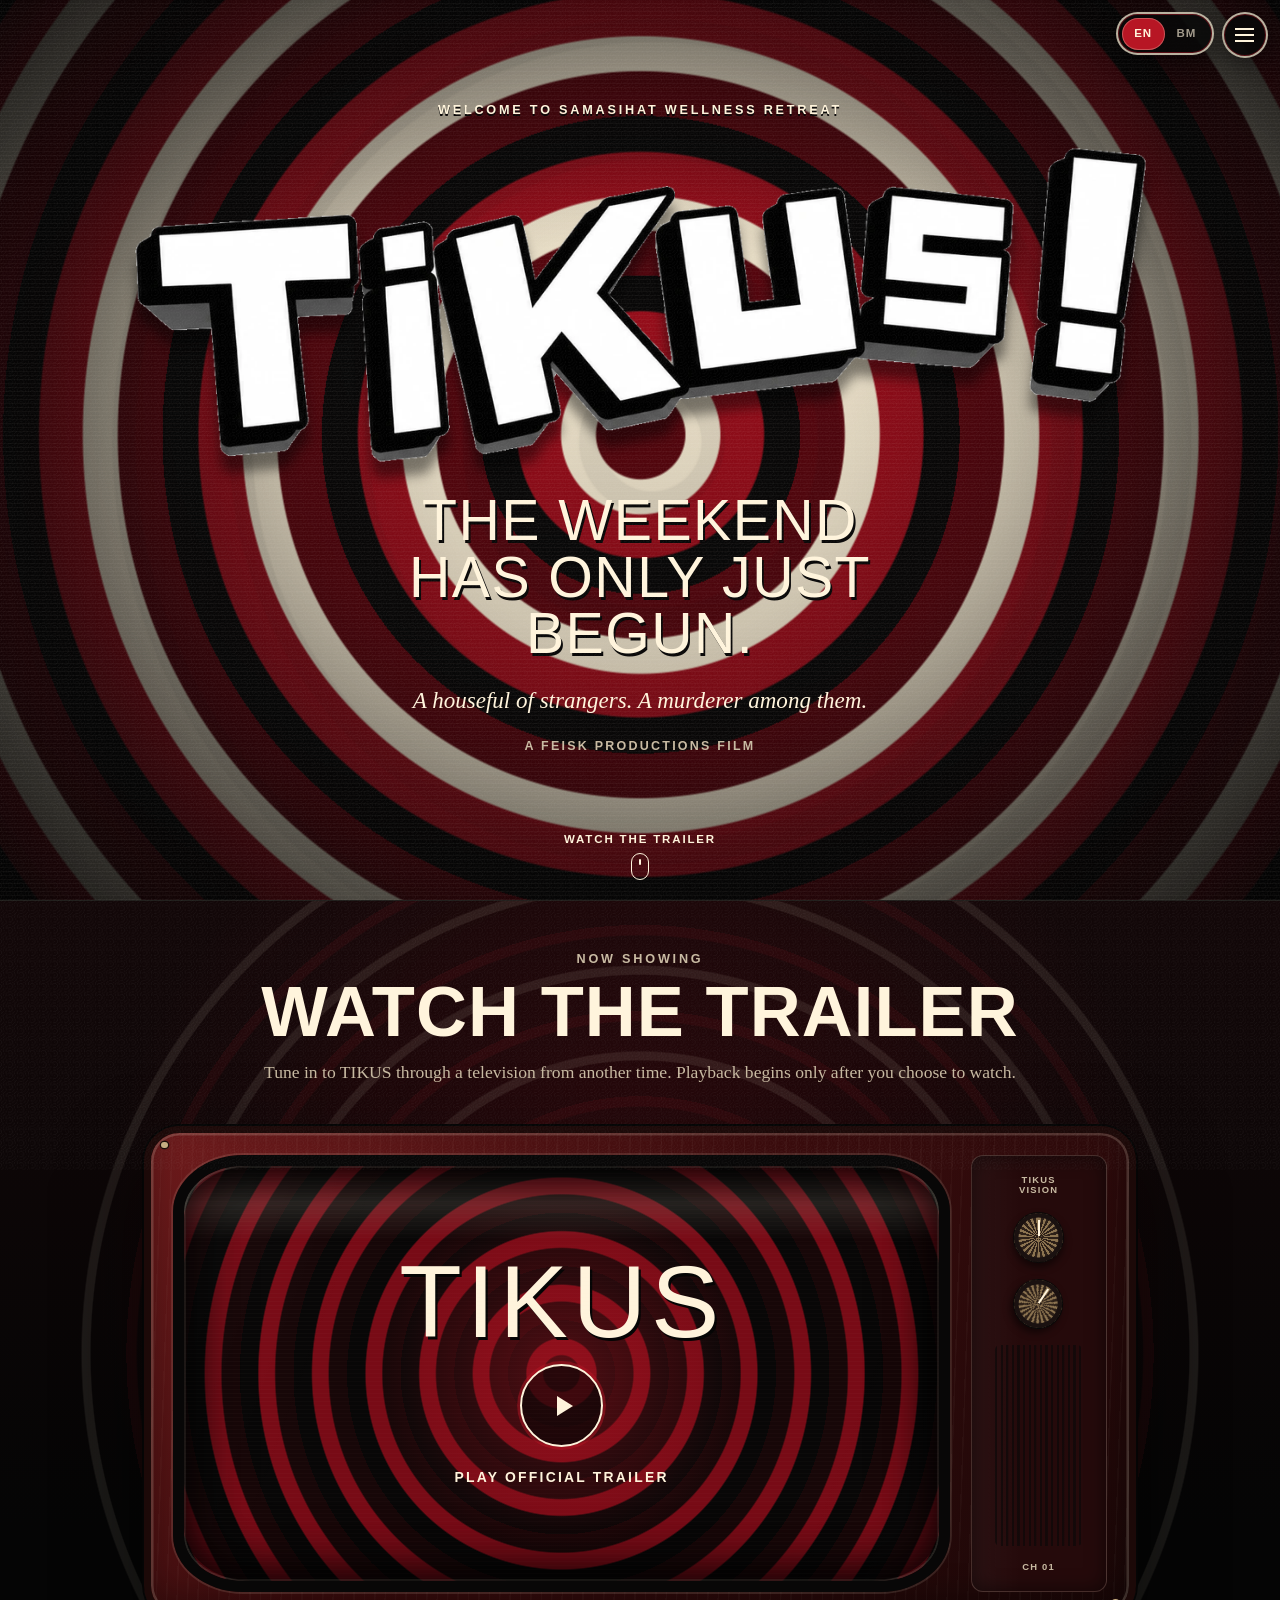
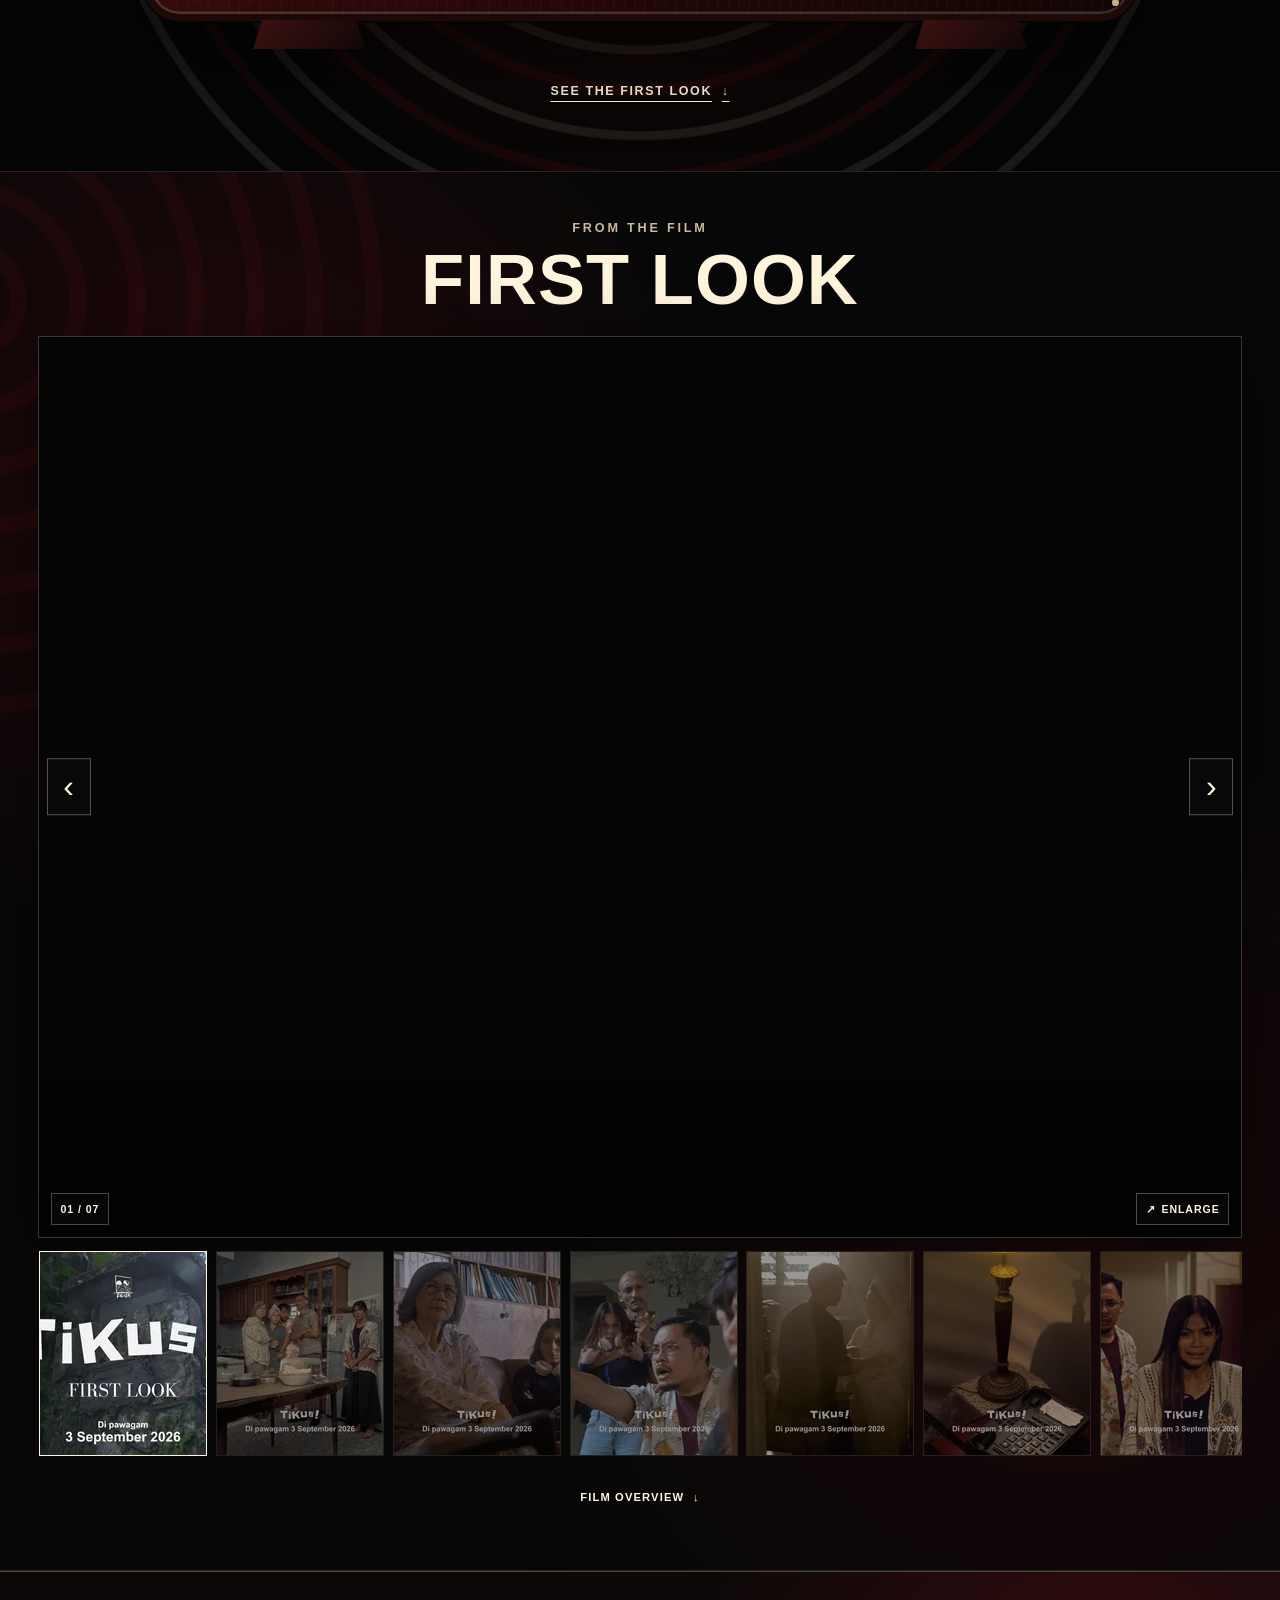
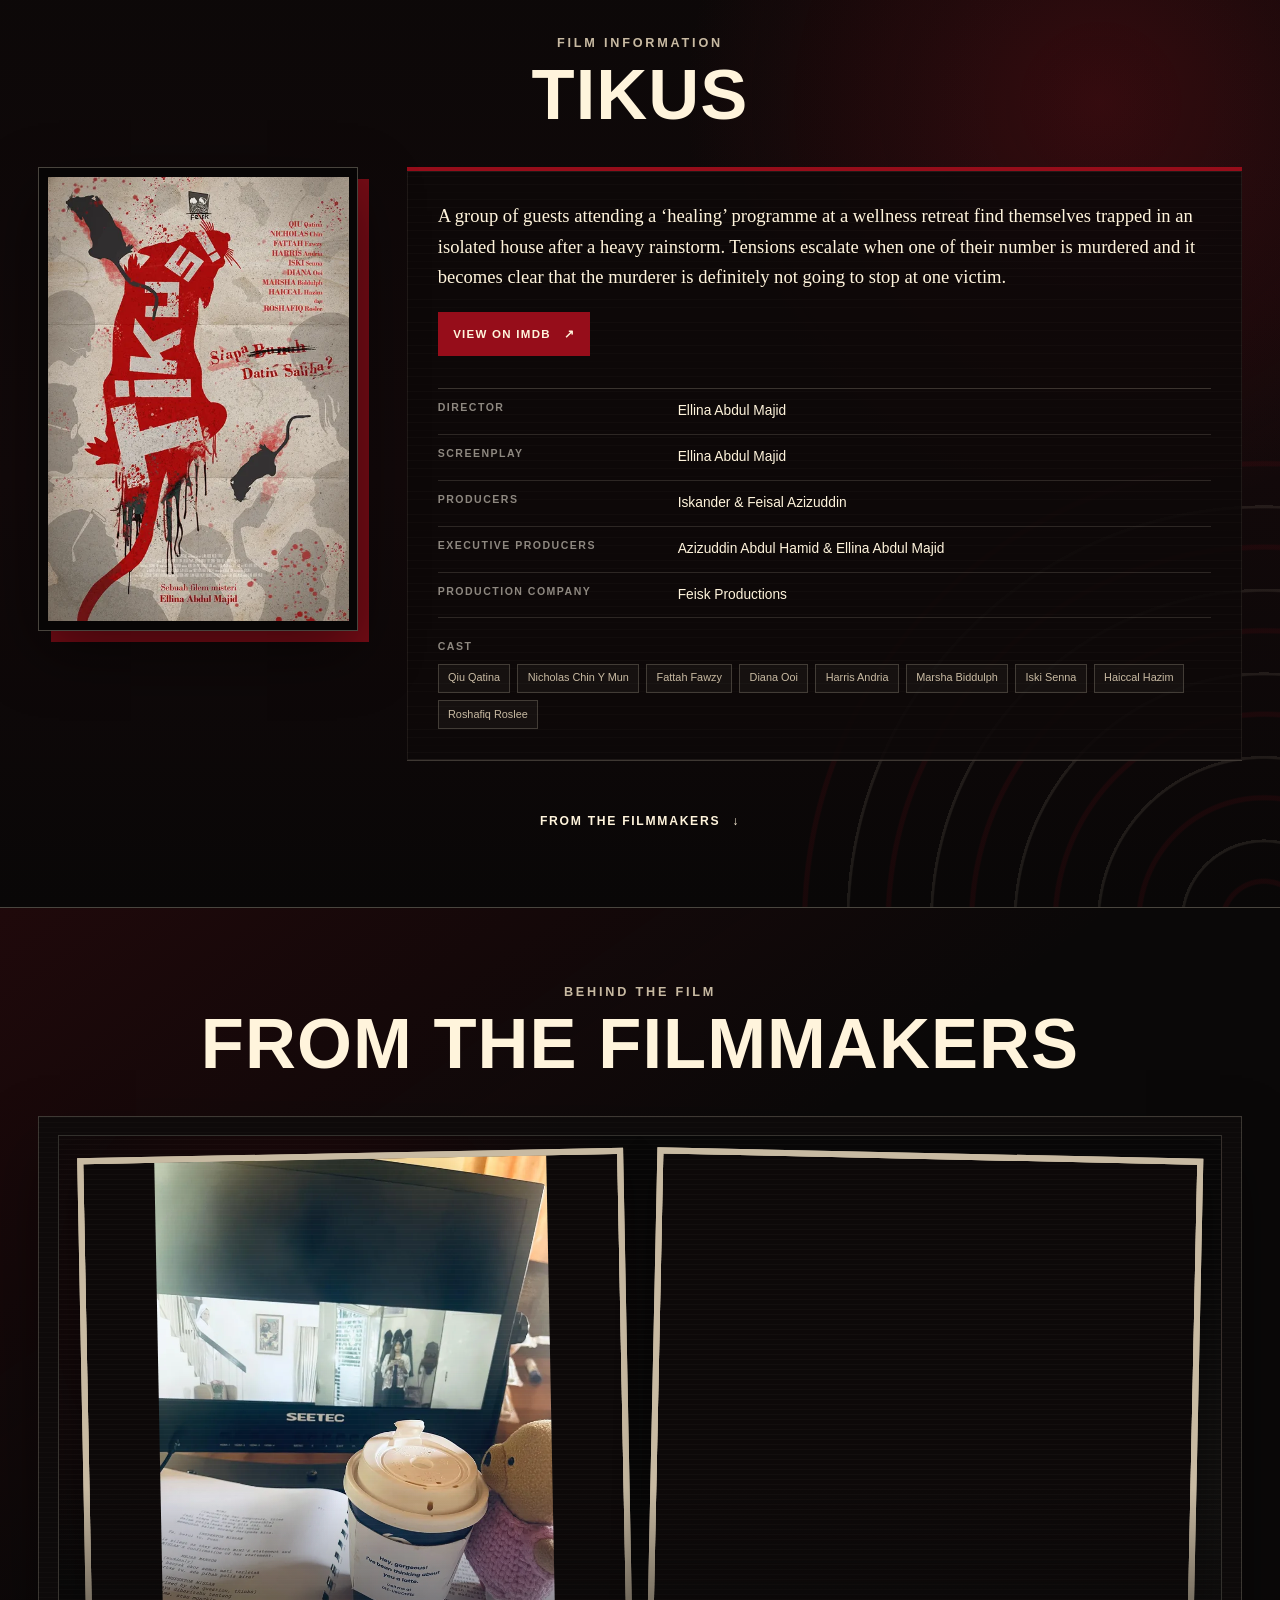
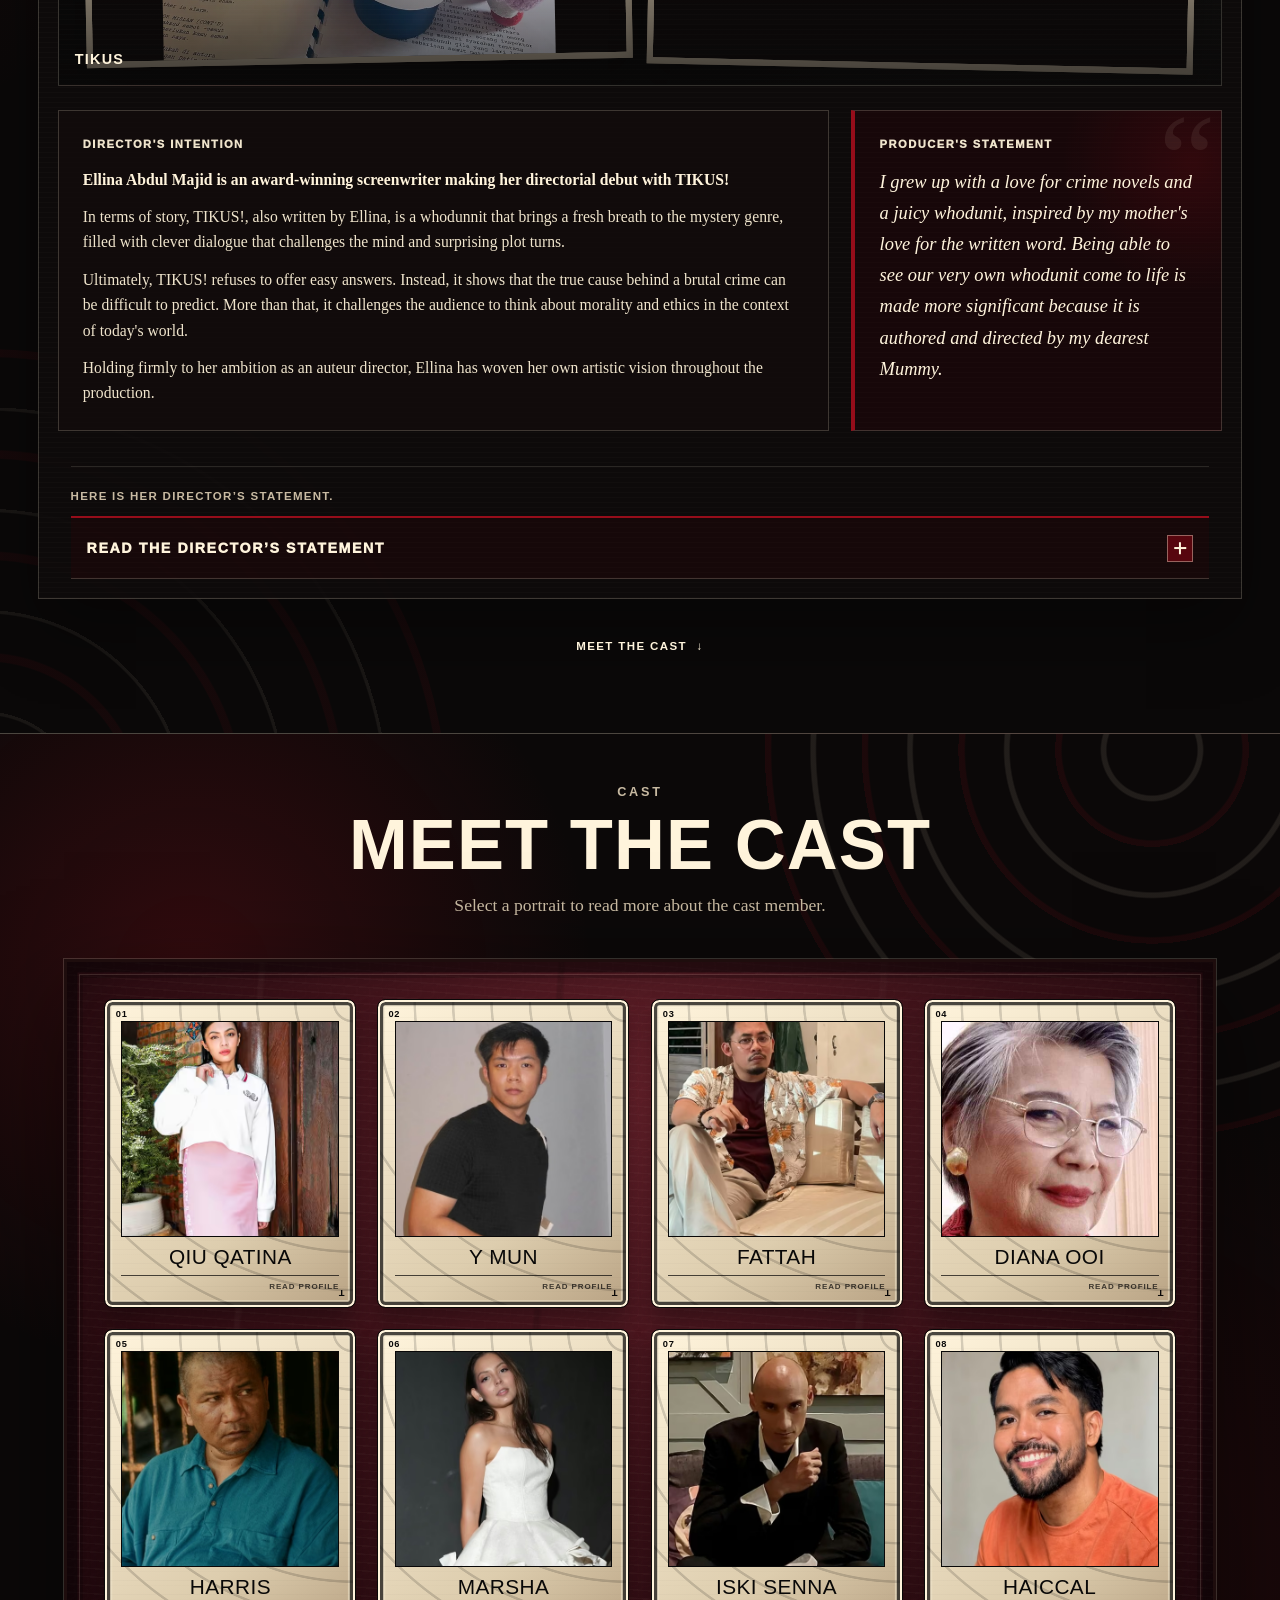
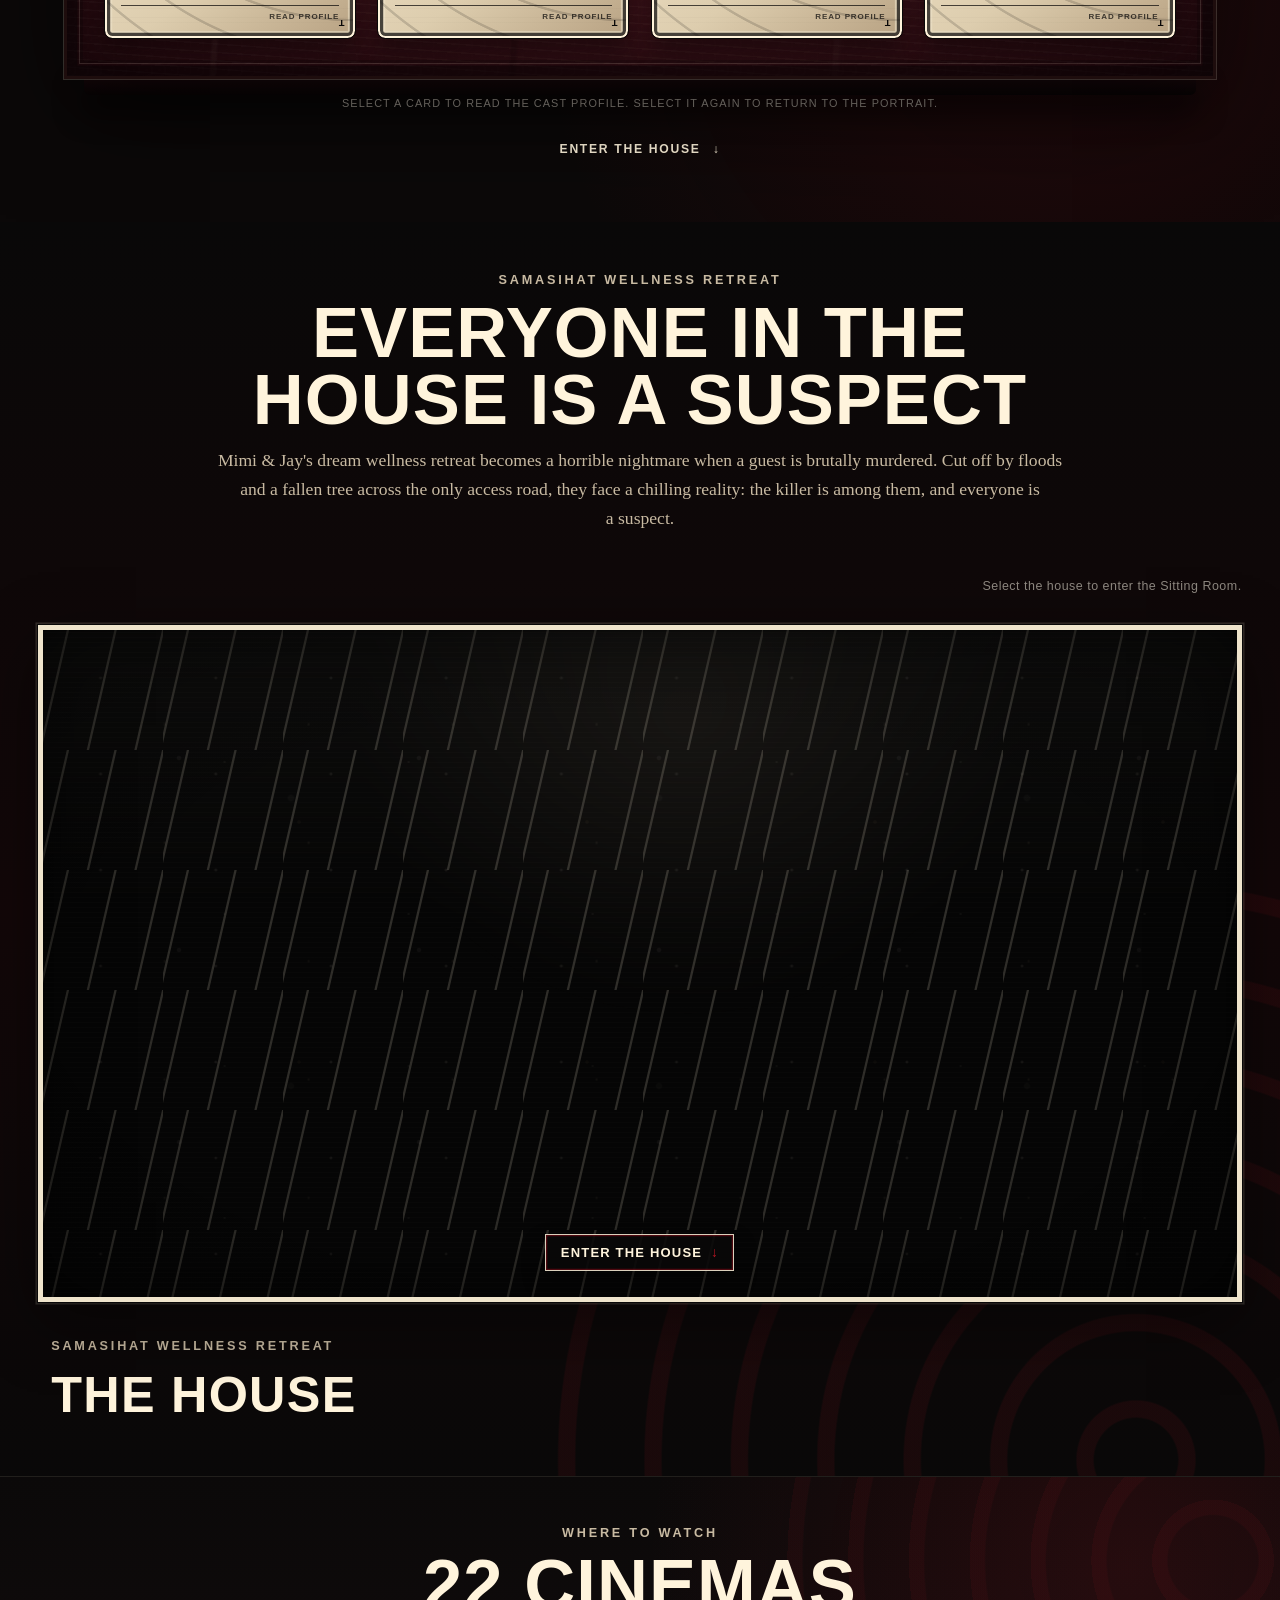
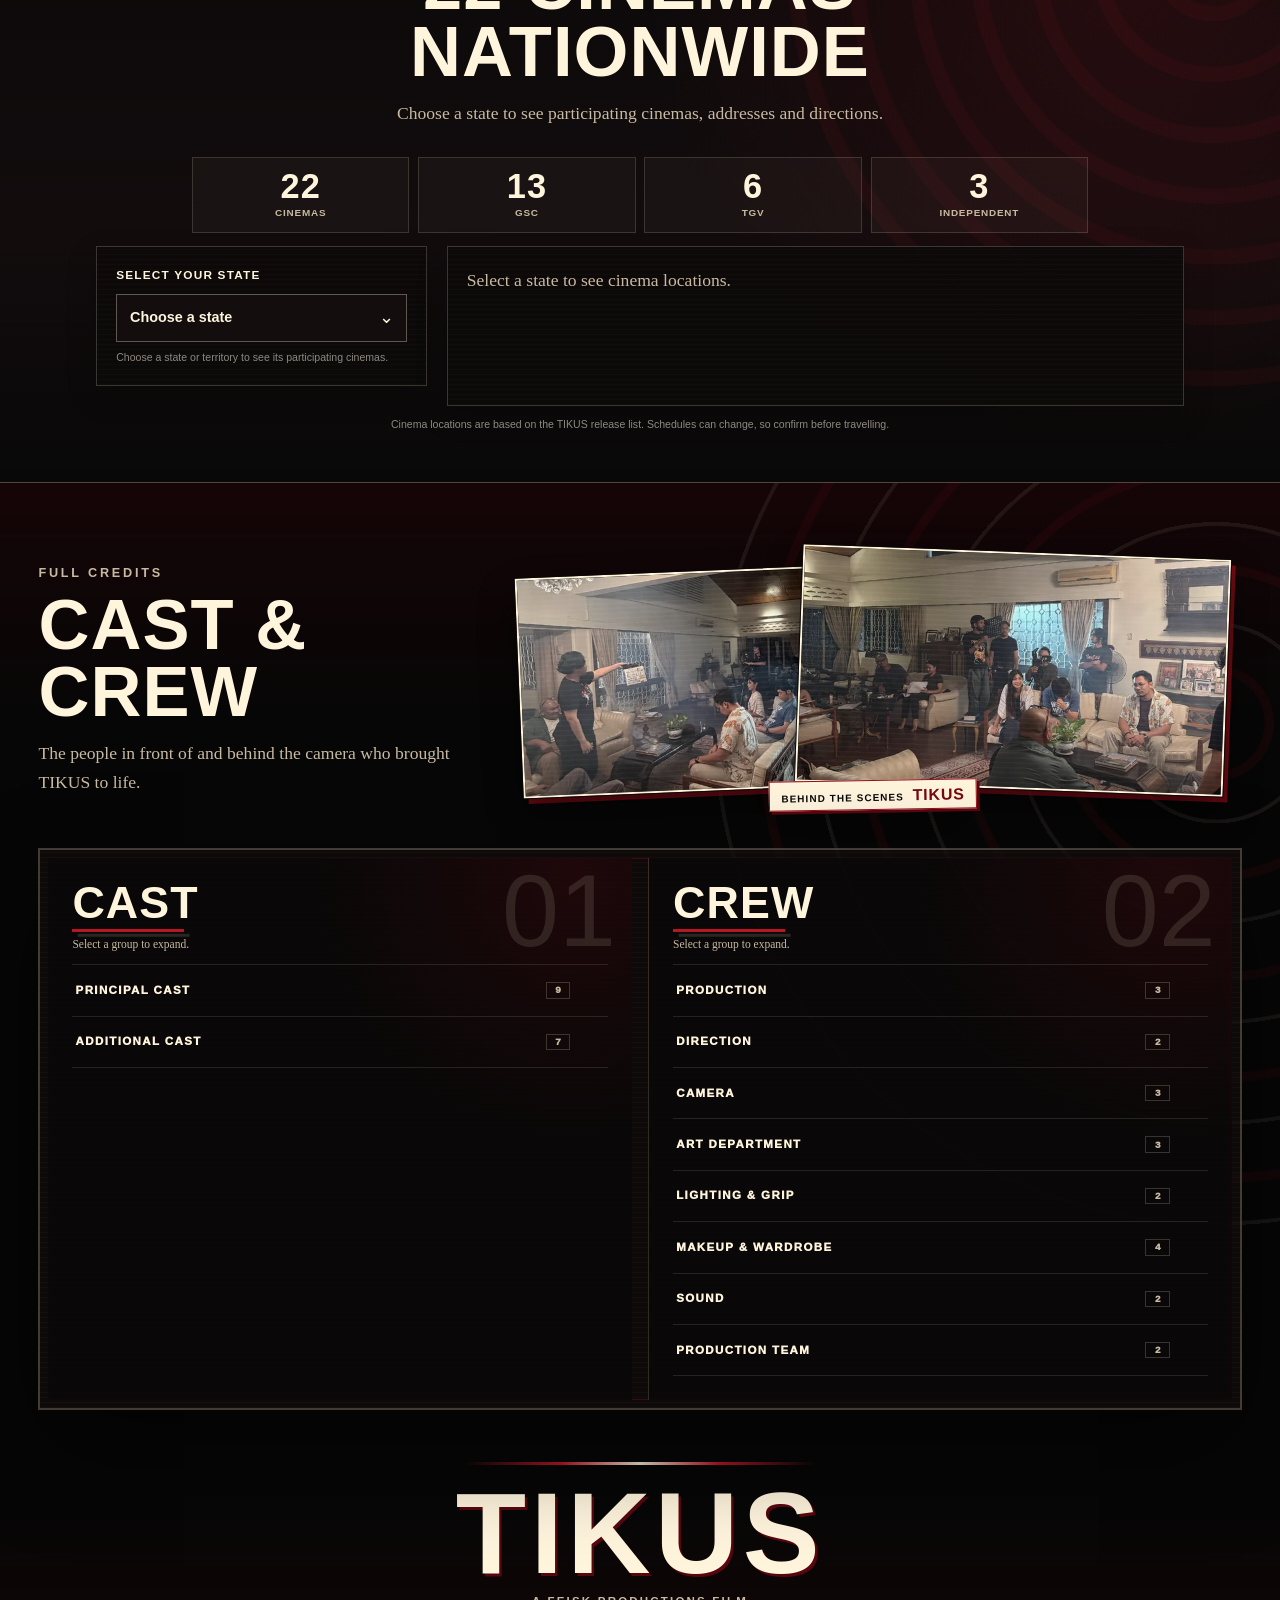
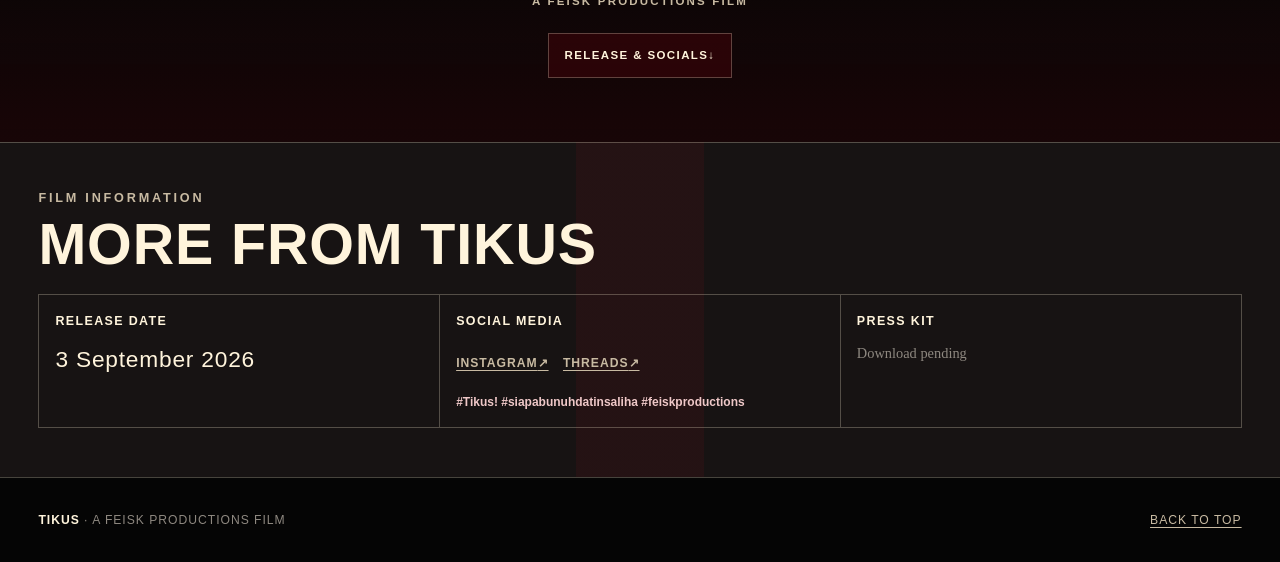
==== commit 8baf91c1: "V33" ====
--- a/index.html
+++ b/index.html
@@ -18,6 +18,7 @@
 <link href="css/tikus-slider.css" rel="stylesheet"/>
 <script defer src="js/content-data.js"></script>
 <script defer src="js/language-controller.js"></script>
+<script defer src="js/analytics.js"></script>
 <script defer src="js/navigation-controller.js"></script>
 <script defer src="js/credits-controller.js"></script>
 <script defer src="js/cinema-data.js"></script>
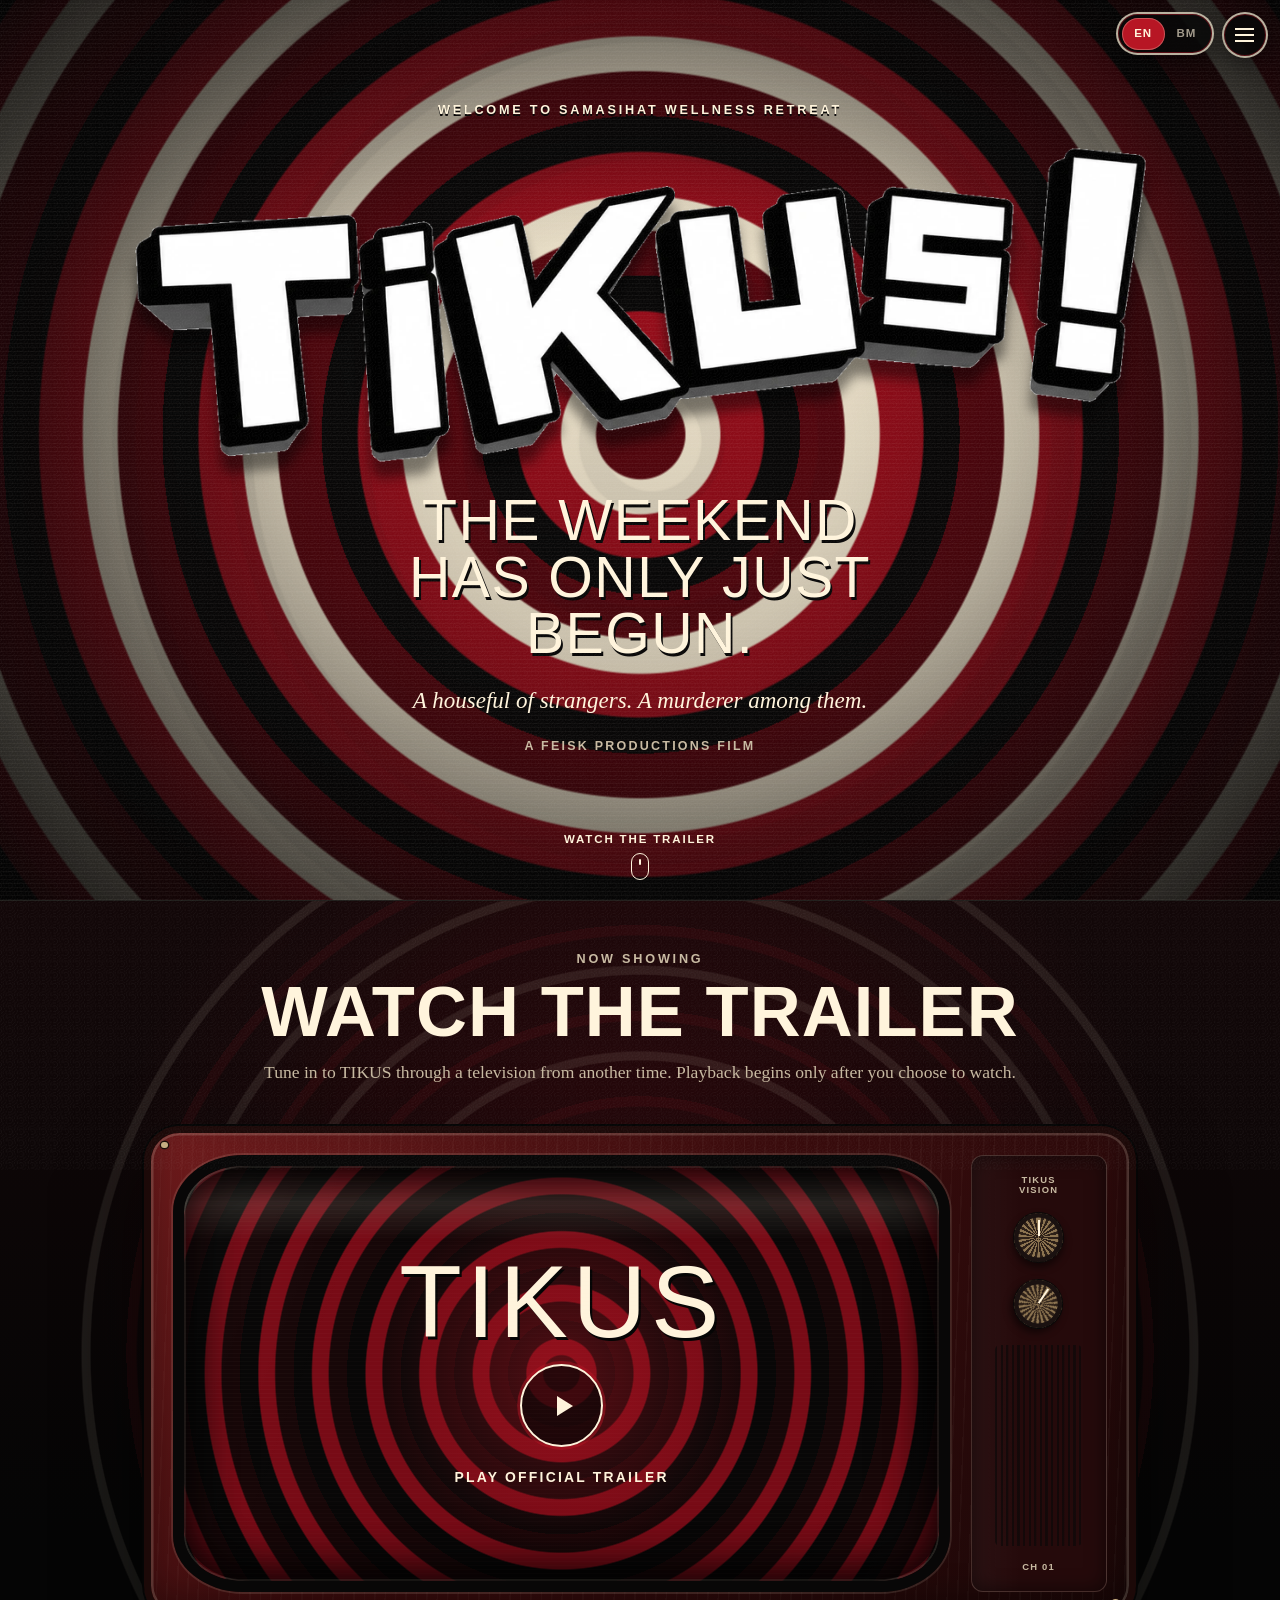
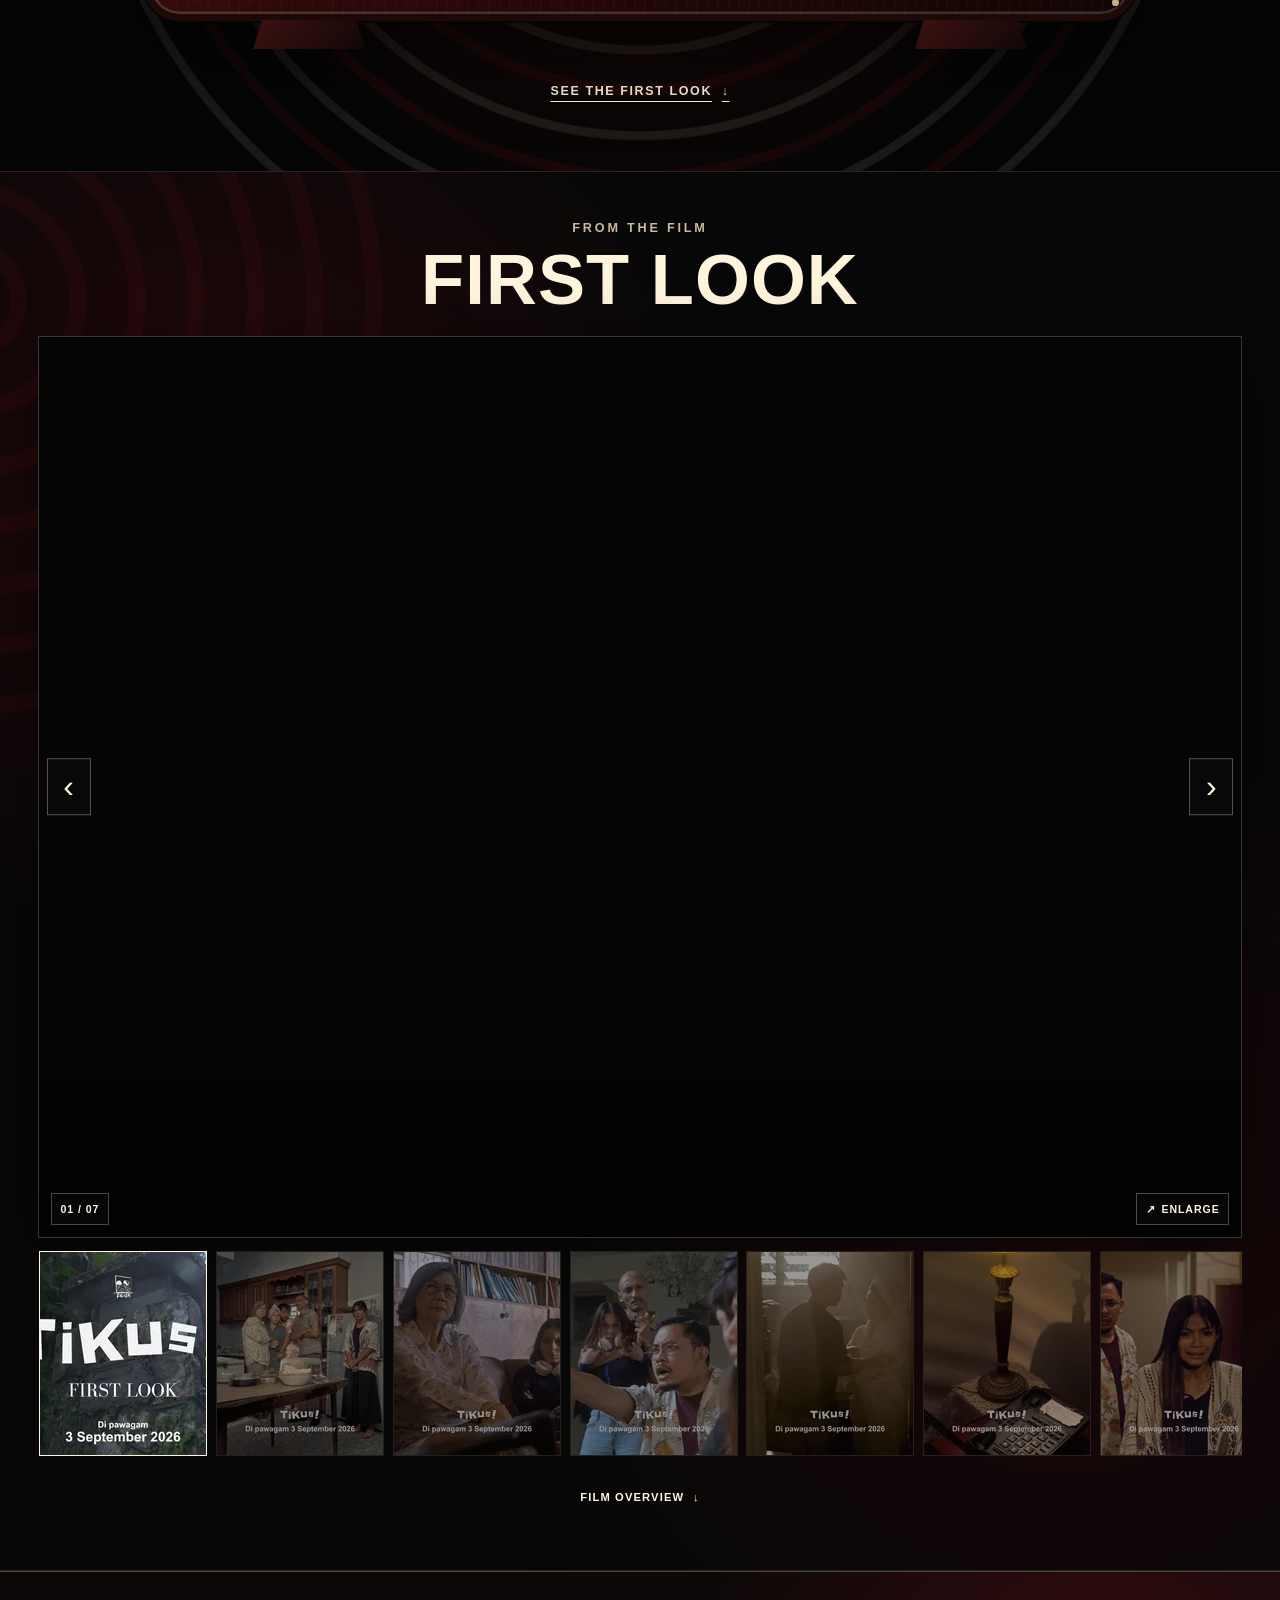
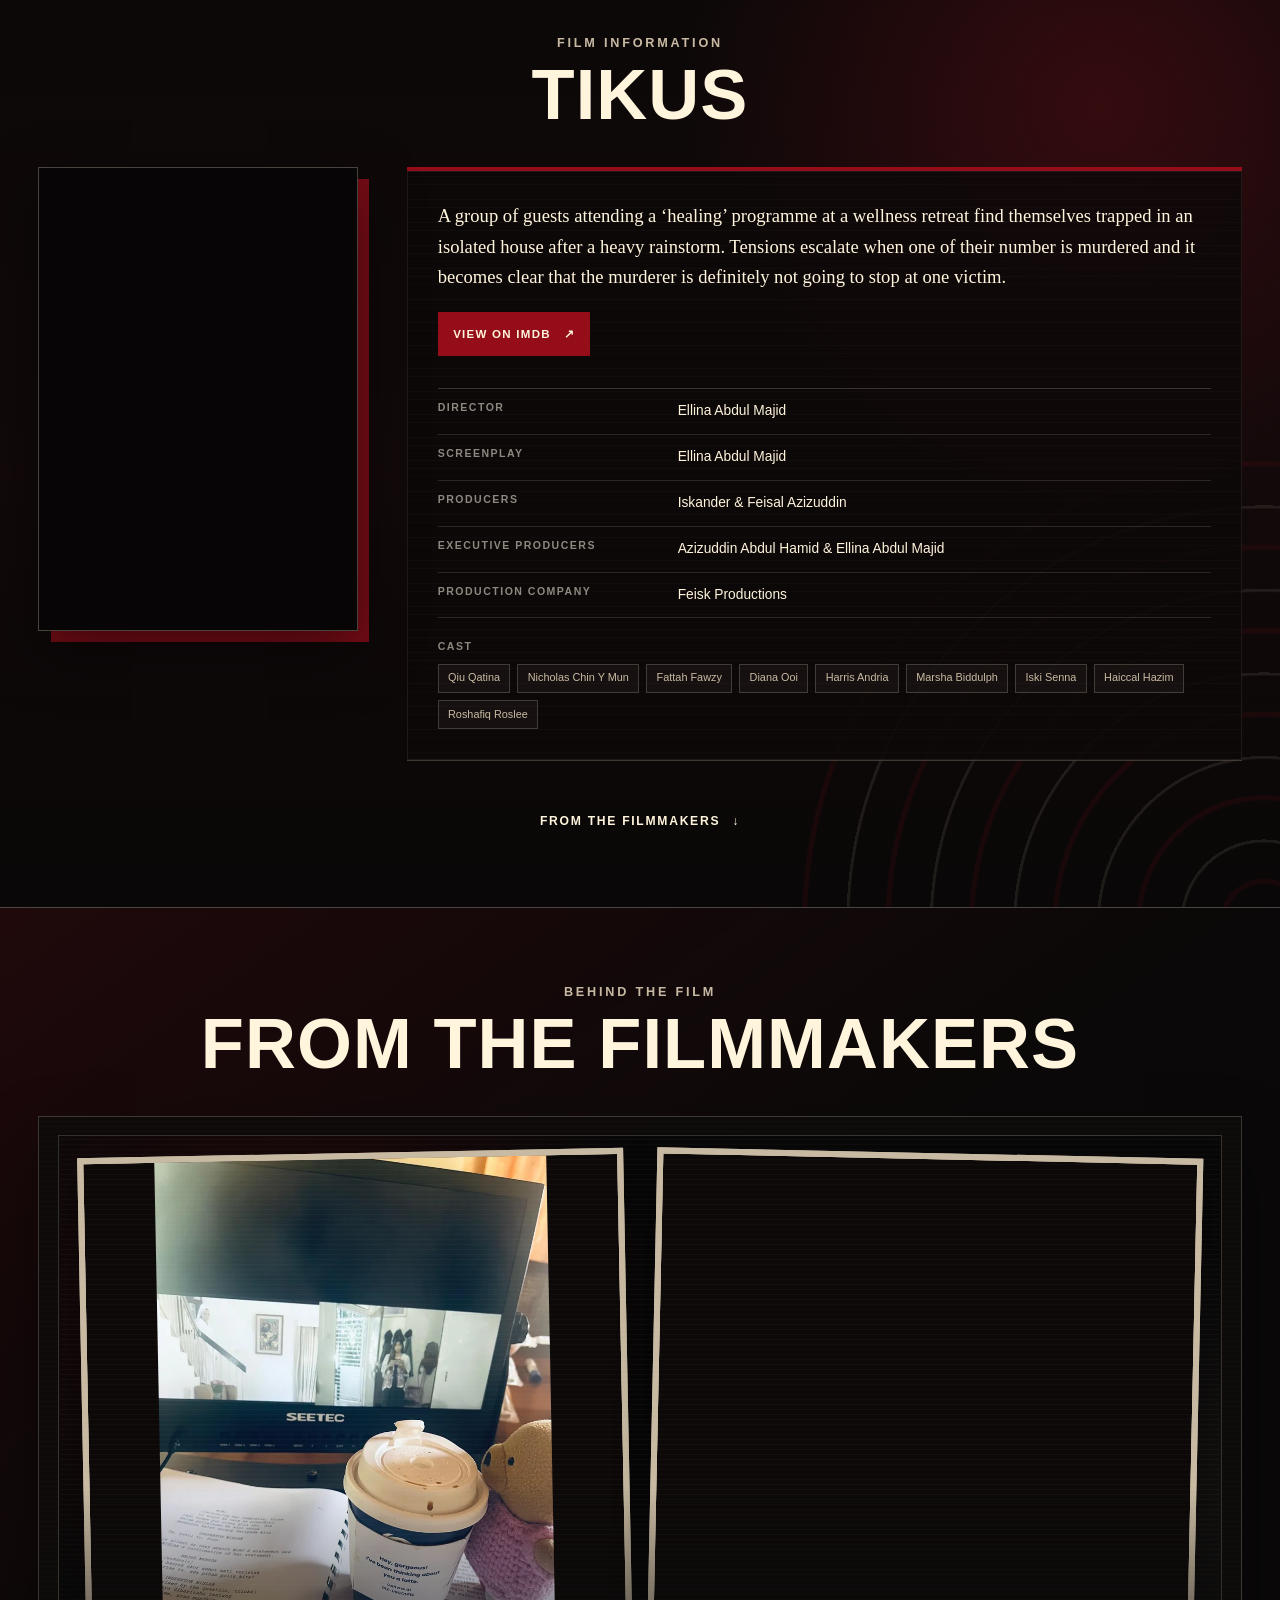
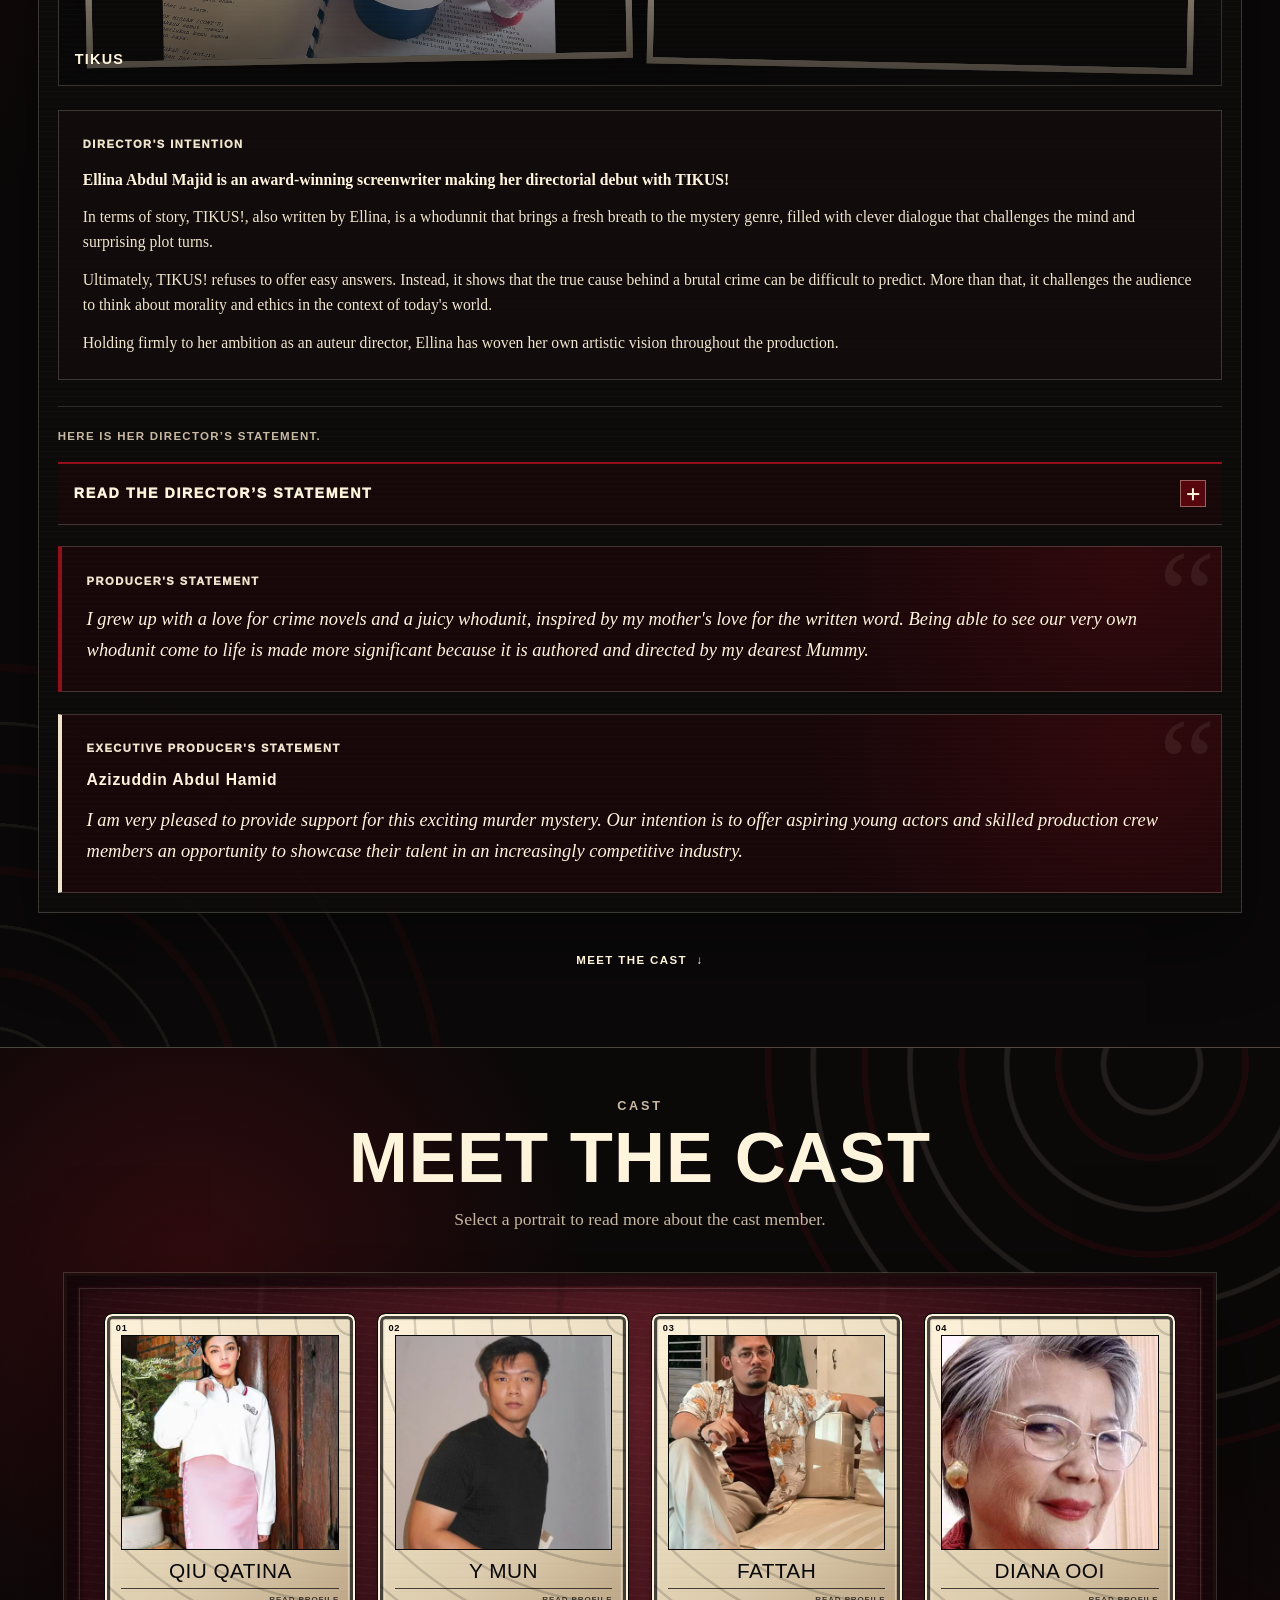
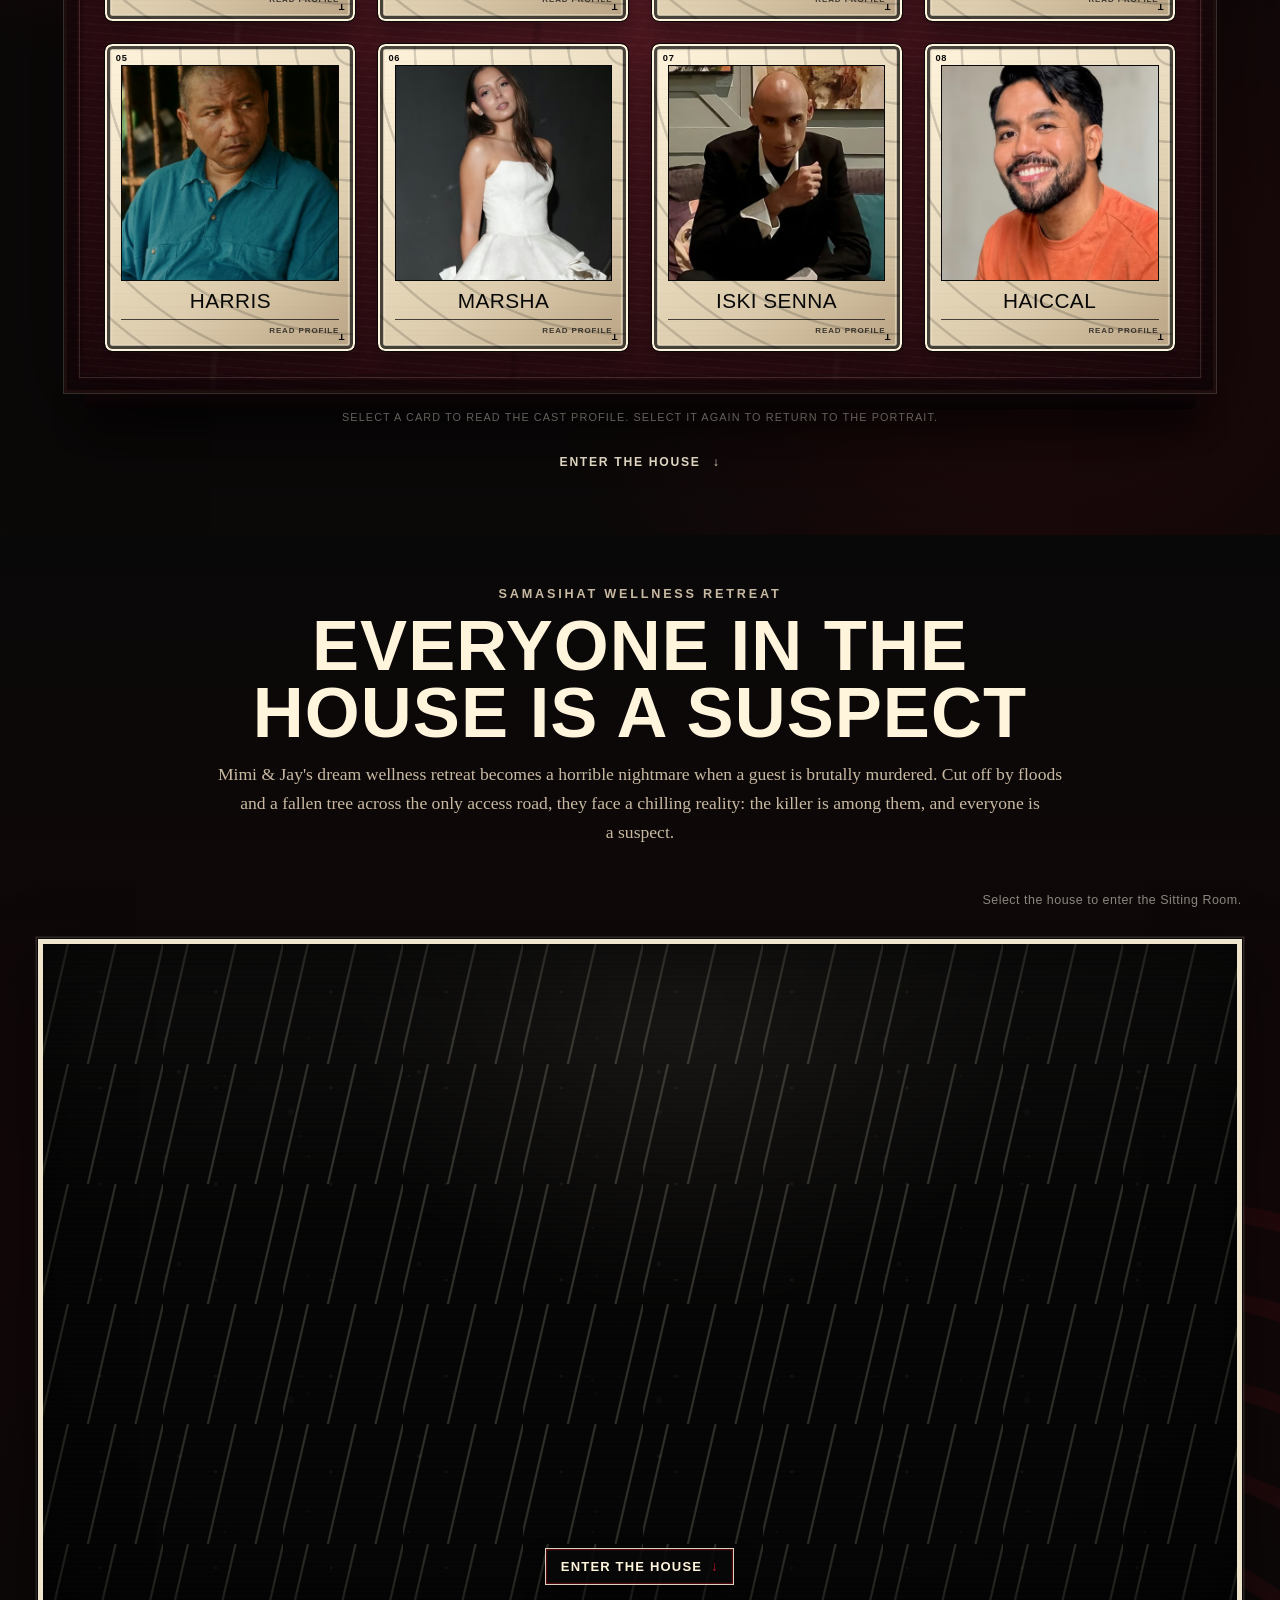
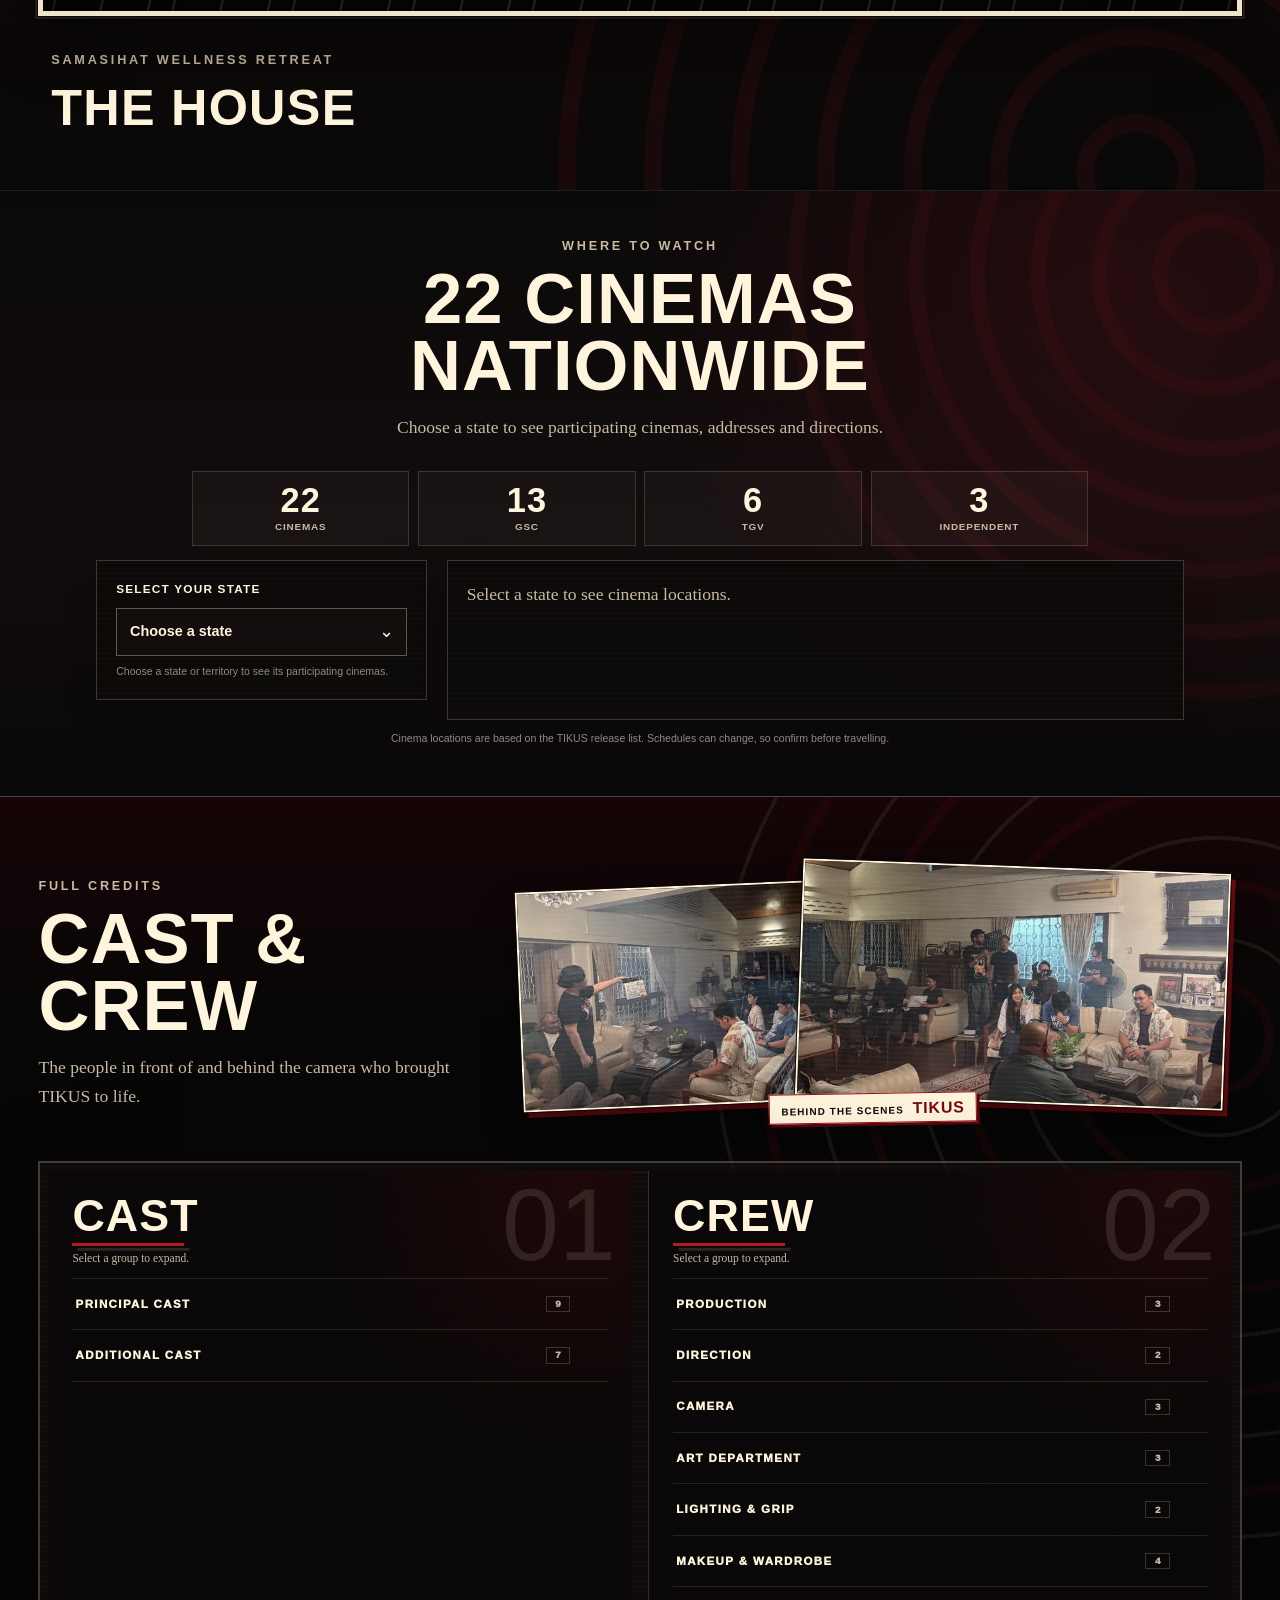
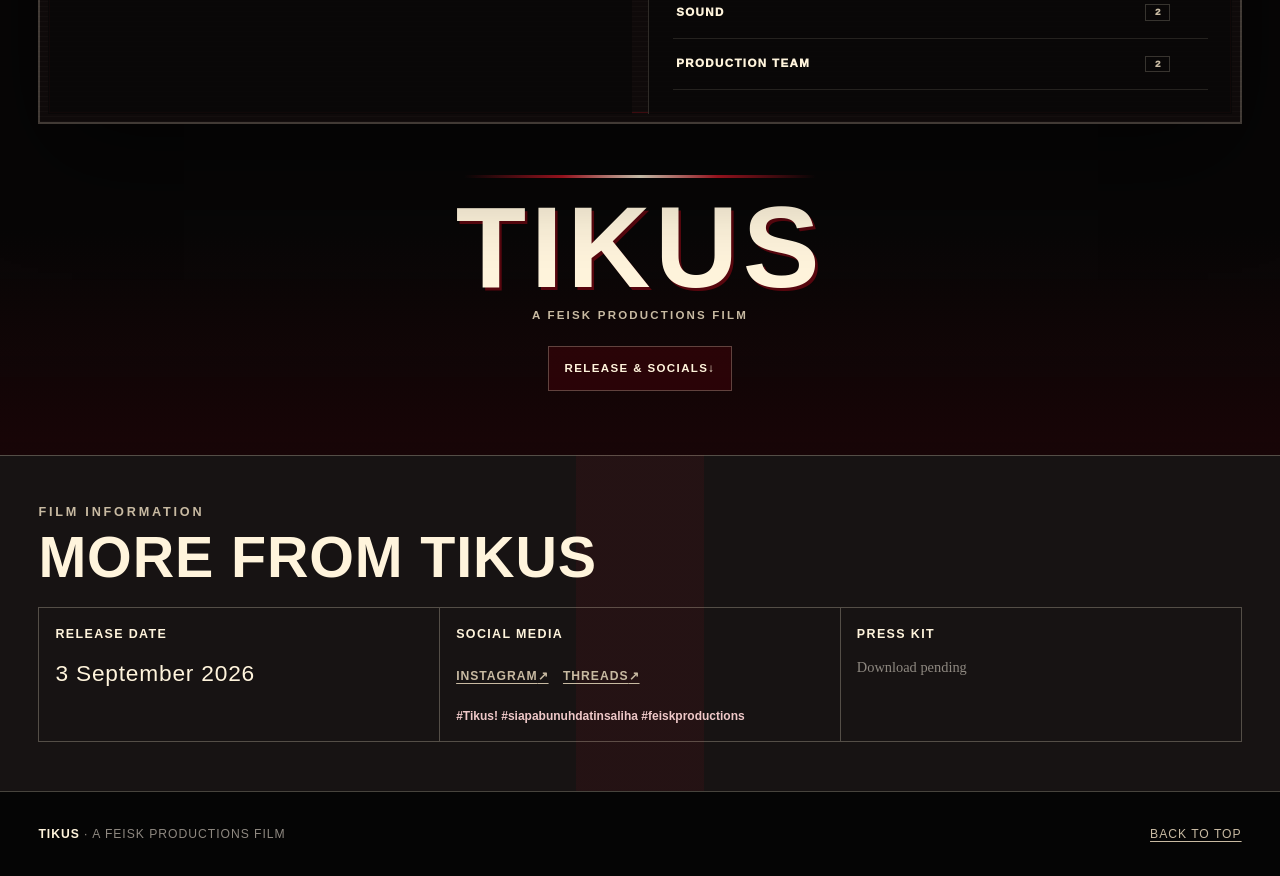
==== commit 5e7a35bb: "V35" ====
--- a/index.html
+++ b/index.html
@@ -203,13 +203,6 @@
 <p data-i18n="director.intro4">Holding firmly to her ambition as an auteur director, Ellina has woven her own artistic vision throughout the production.</p>
 </div>
 </article>
-<aside class="producer-statement" aria-labelledby="producer-statement-title">
-<p class="filmmakers-copy__eyebrow" data-i18n="producer.eyebrow">Producer's Statement</p>
-<h3 class="visually-hidden" data-i18n="producer.heading" id="producer-statement-title">Producer's Statement</h3>
-<blockquote data-i18n="producer.statement">I grew up with a love for crime novels and a juicy whodunit, inspired by my mother's love for the written word. Being able to see our very own whodunit come to life is made more significant because it is authored and directed by my dearest Mummy.</blockquote>
-</aside>
-</div>
-</div>
 <p class="director-intention__statement-lead" data-i18n="director.statementLead">Here is her Director’s Statement.</p>
 <details class="director-statement">
 <summary><span data-i18n="director.statementSummary">Read the Director’s Statement</span><span aria-hidden="true" class="director-statement__mark"></span></summary>
@@ -229,6 +222,19 @@
 <p data-i18n="director.statement13">With humility, I sincerely hope that TIKUS! will entertain audiences while also touching them with the message behind the story we want to share.</p>
 </blockquote>
 </details>
+<aside class="producer-statement" aria-labelledby="producer-statement-title">
+<p class="filmmakers-copy__eyebrow" data-i18n="producer.eyebrow">Producer's Statement</p>
+<h3 class="visually-hidden" data-i18n="producer.heading" id="producer-statement-title">Producer's Statement</h3>
+<blockquote data-i18n="producer.statement">I grew up with a love for crime novels and a juicy whodunit, inspired by my mother's love for the written word. Being able to see our very own whodunit come to life is made more significant because it is authored and directed by my dearest Mummy.</blockquote>
+</aside>
+<aside class="producer-statement executive-producer-statement" aria-labelledby="executive-producer-statement-title">
+<p class="filmmakers-copy__eyebrow" data-i18n="executiveProducer.eyebrow">Executive Producer's Statement</p>
+<h3 class="visually-hidden" data-i18n="executiveProducer.heading" id="executive-producer-statement-title">Executive Producer's Statement</h3>
+<p class="filmmakers-statement__name" data-i18n="executiveProducer.name">Azizuddin Abdul Hamid</p>
+<blockquote data-i18n="executiveProducer.statement">I am very pleased to provide support for this exciting murder mystery. Our intention is to offer aspiring young actors and skilled production crew members an opportunity to showcase their talent in an increasingly competitive industry.</blockquote>
+</aside>
+</div>
+</div>
 </div>
 <a class="director-intention__continue" href="#cast"><span data-i18n="director.meetCast">Meet the cast</span><span aria-hidden="true">↓</span></a>
 </section>
--- a/css/styles.css
+++ b/css/styles.css
@@ -4549,3 +4549,38 @@
 .credits-list--cast > .credits-list__name-only dd {
   grid-column: 1 / -1;
 }
+
+/* v35: filmmaker statements follow the requested editorial reading order. */
+.filmmakers-copy {
+  grid-template-columns: minmax(0, 1fr);
+  grid-template-rows: none;
+  gap: clamp(0.9rem, 1.8vw, 1.35rem);
+}
+
+.filmmakers-copy .director-intention__card,
+.filmmakers-copy .producer-statement,
+.filmmakers-copy .director-statement {
+  height: auto;
+}
+
+.filmmakers-copy .director-intention__statement-lead {
+  margin: 0.25rem 0 -0.35rem;
+}
+
+.filmmakers-copy .director-statement {
+  margin-top: 0;
+}
+
+.filmmakers-statement__name {
+  position: relative;
+  margin: -0.25rem 0 0.75rem;
+  color: var(--paper-bright);
+  font-family: var(--ui-font);
+  font-size: clamp(0.9rem, 0.86rem + 0.15vw, 1rem);
+  font-weight: 900;
+  letter-spacing: 0.05em;
+}
+
+.executive-producer-statement {
+  border-left-color: var(--crimson-500);
+}
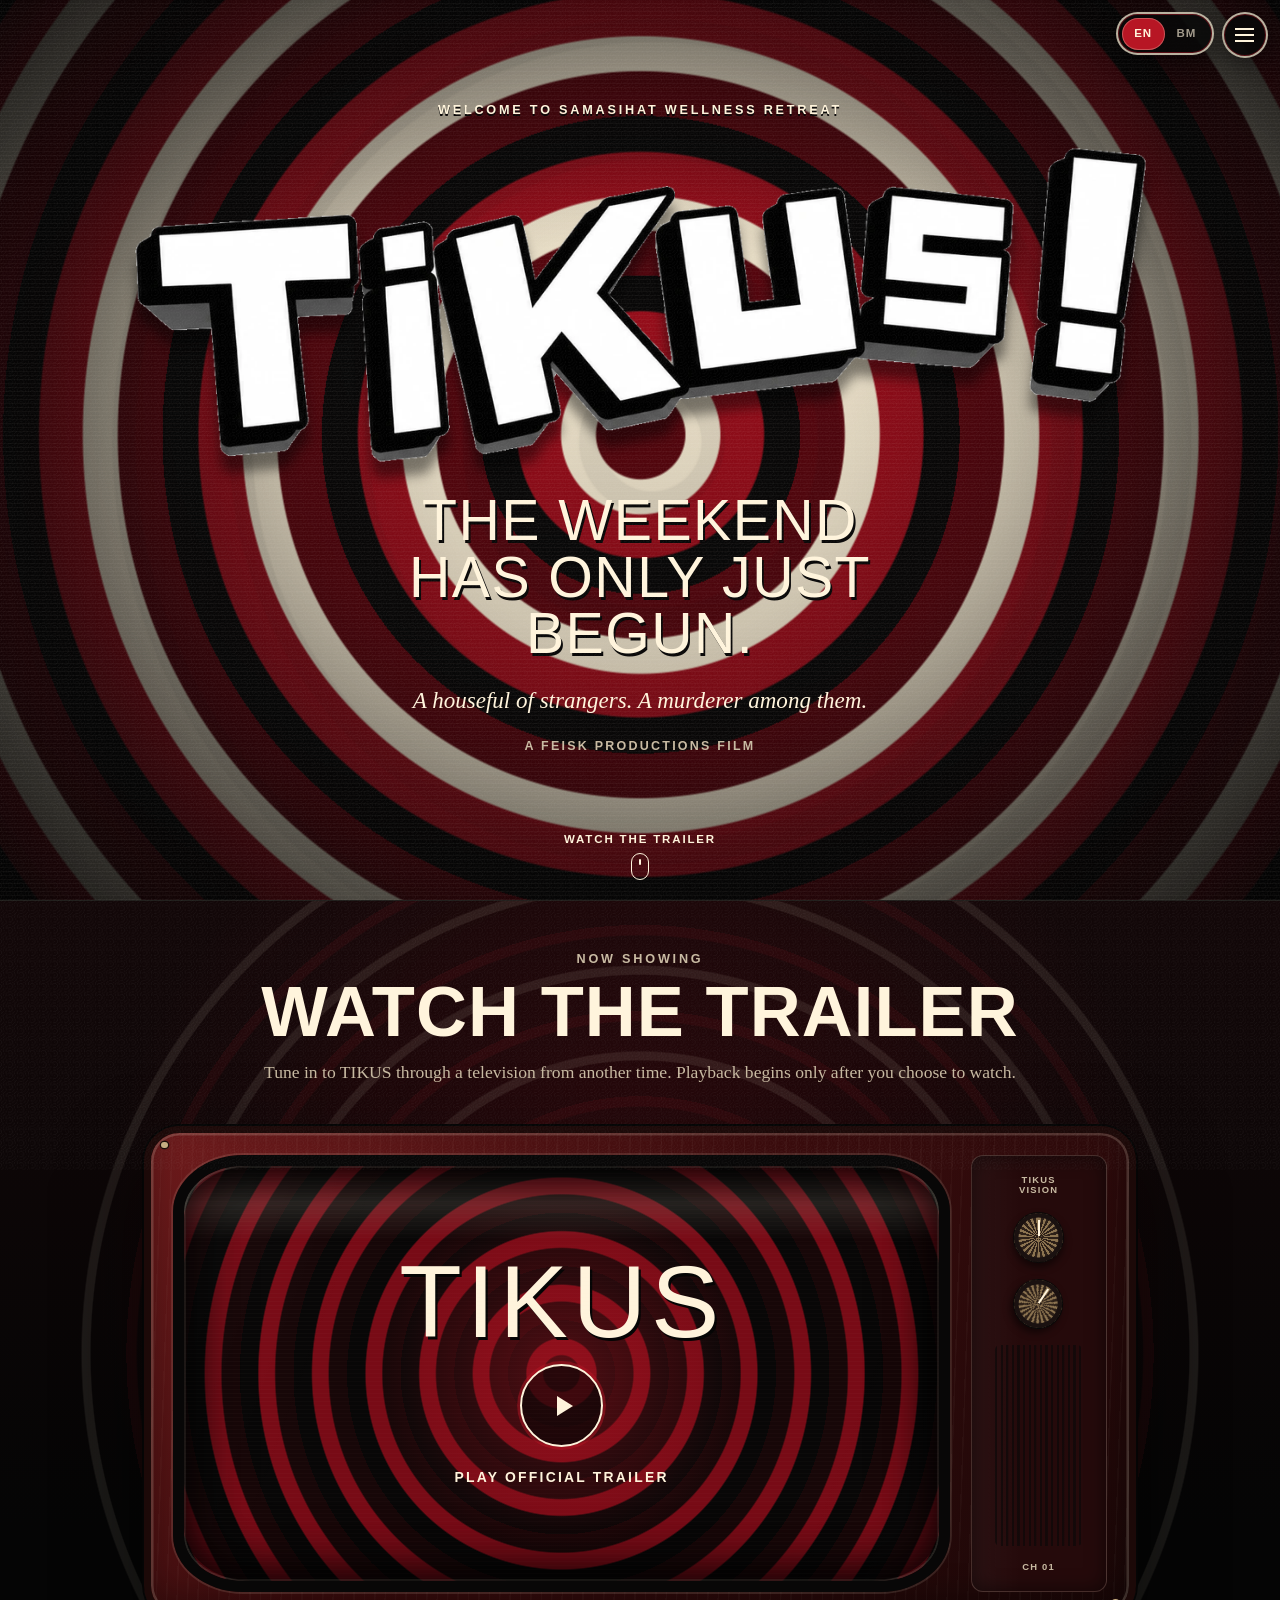
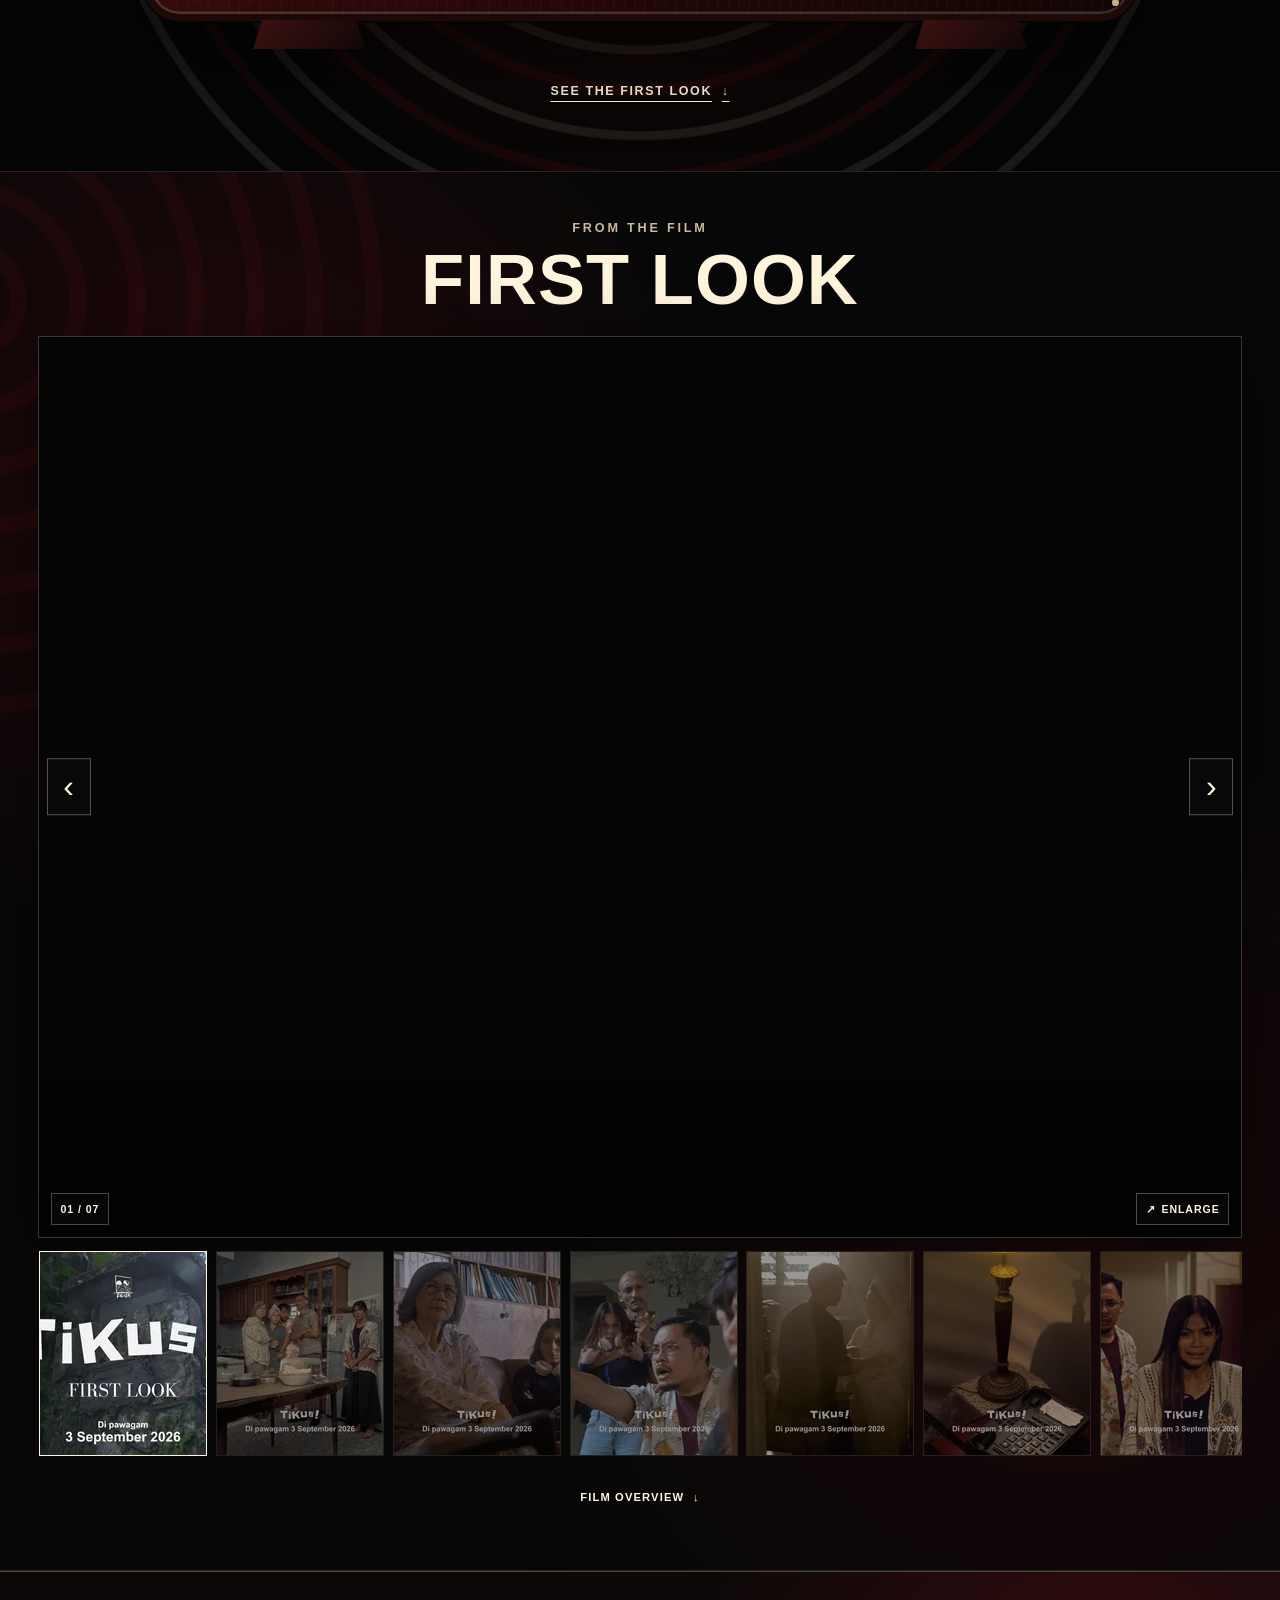
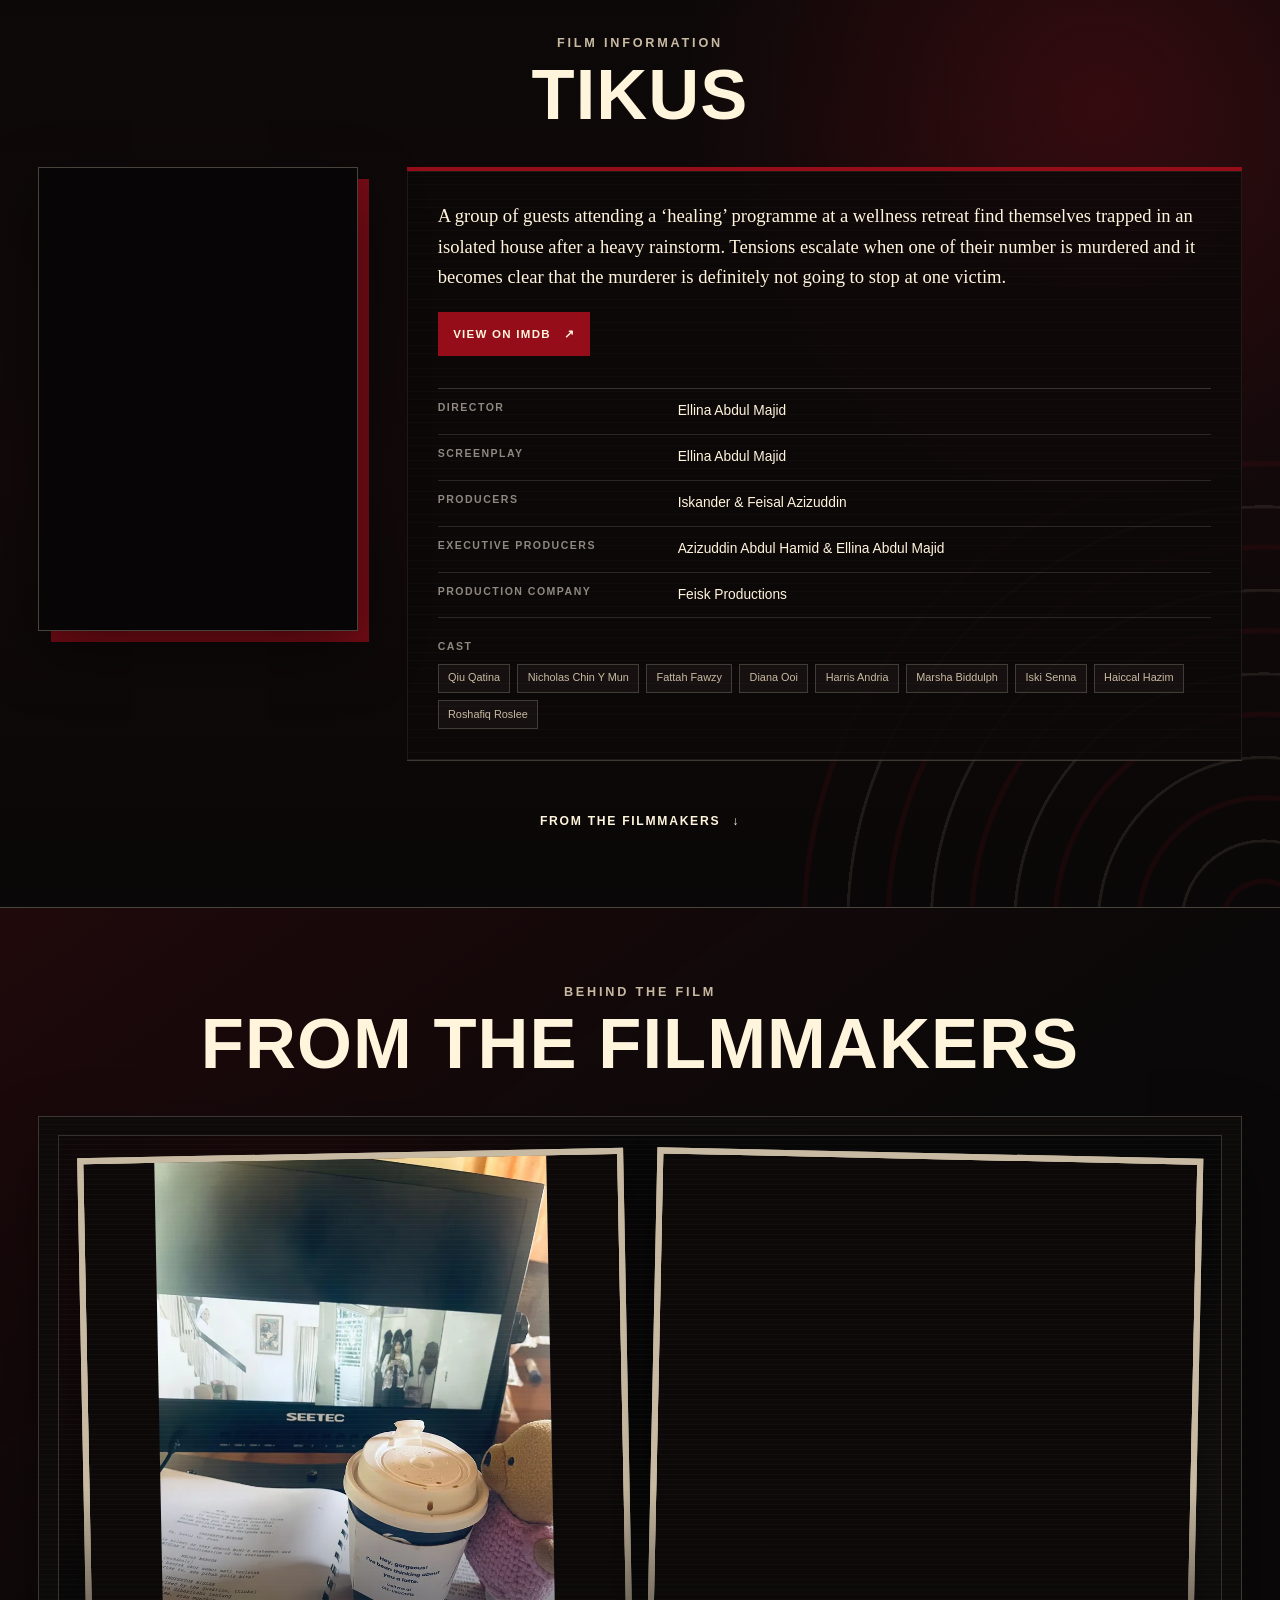
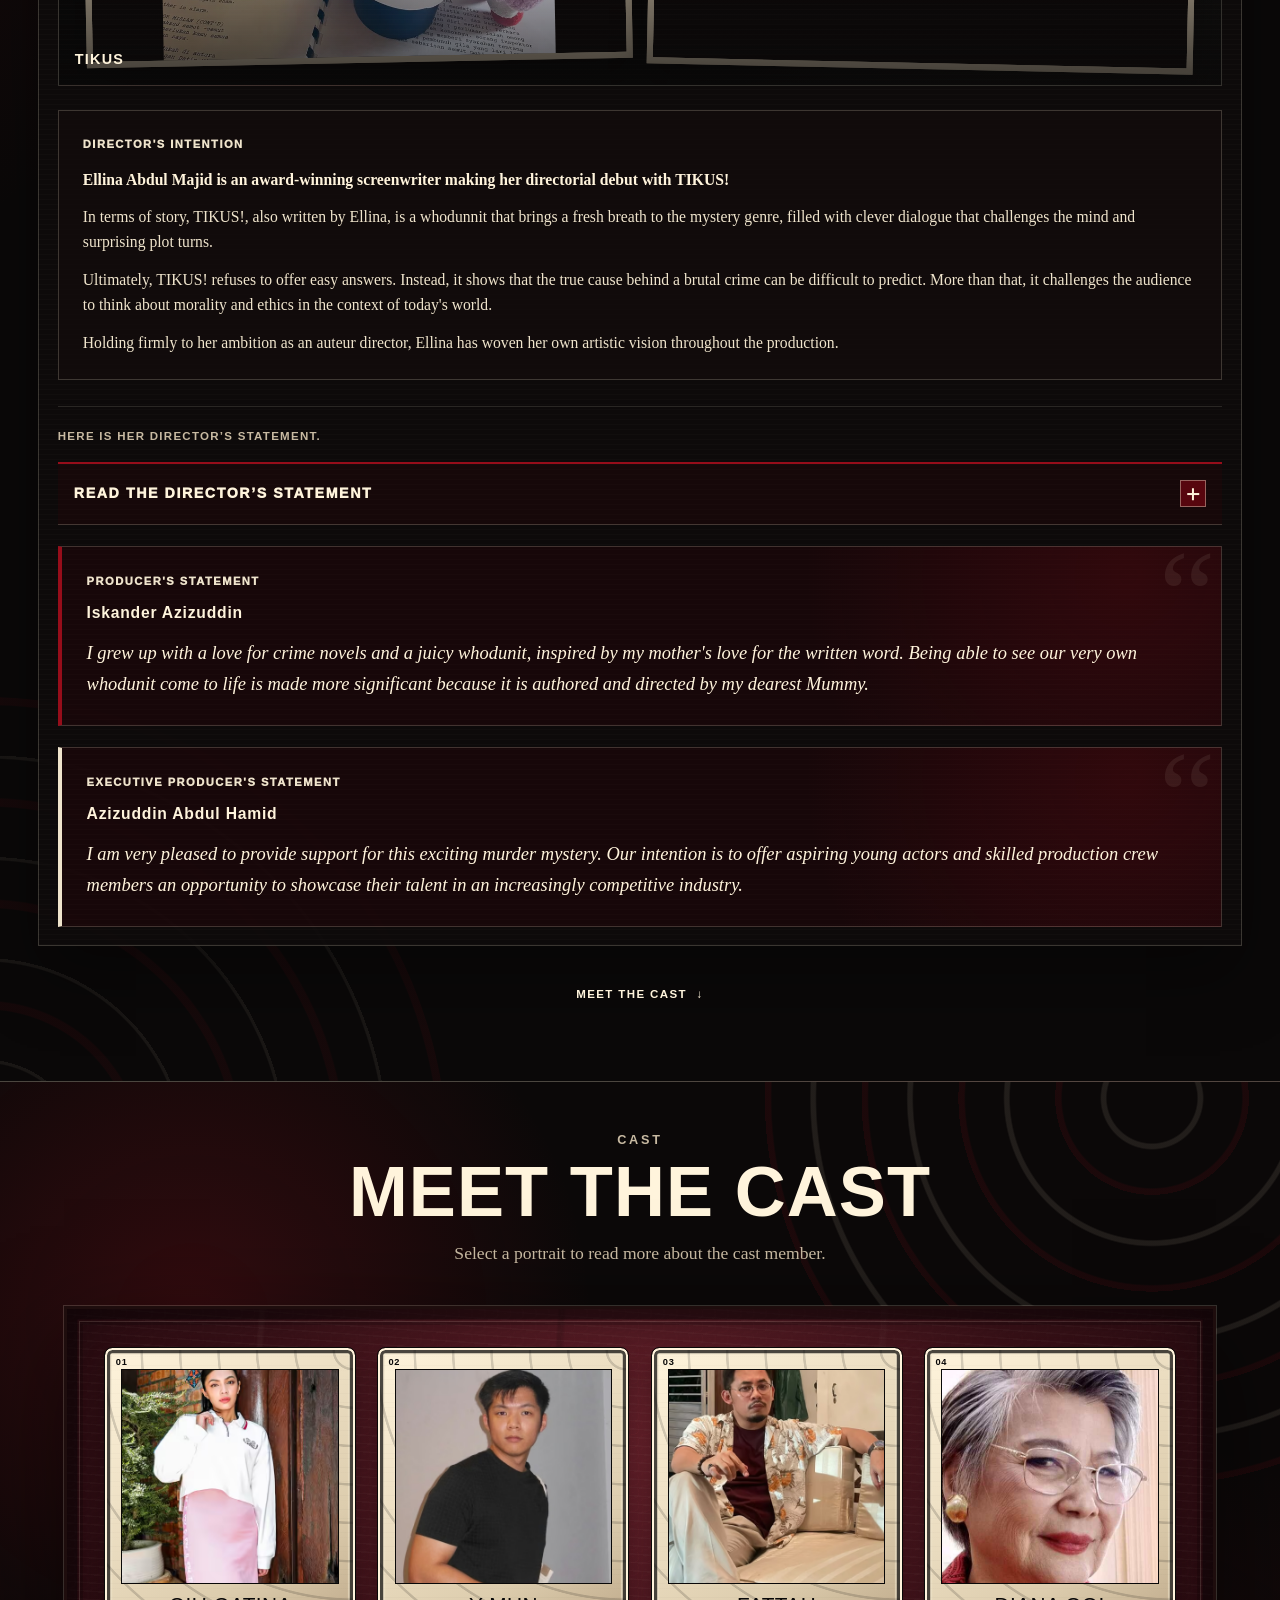
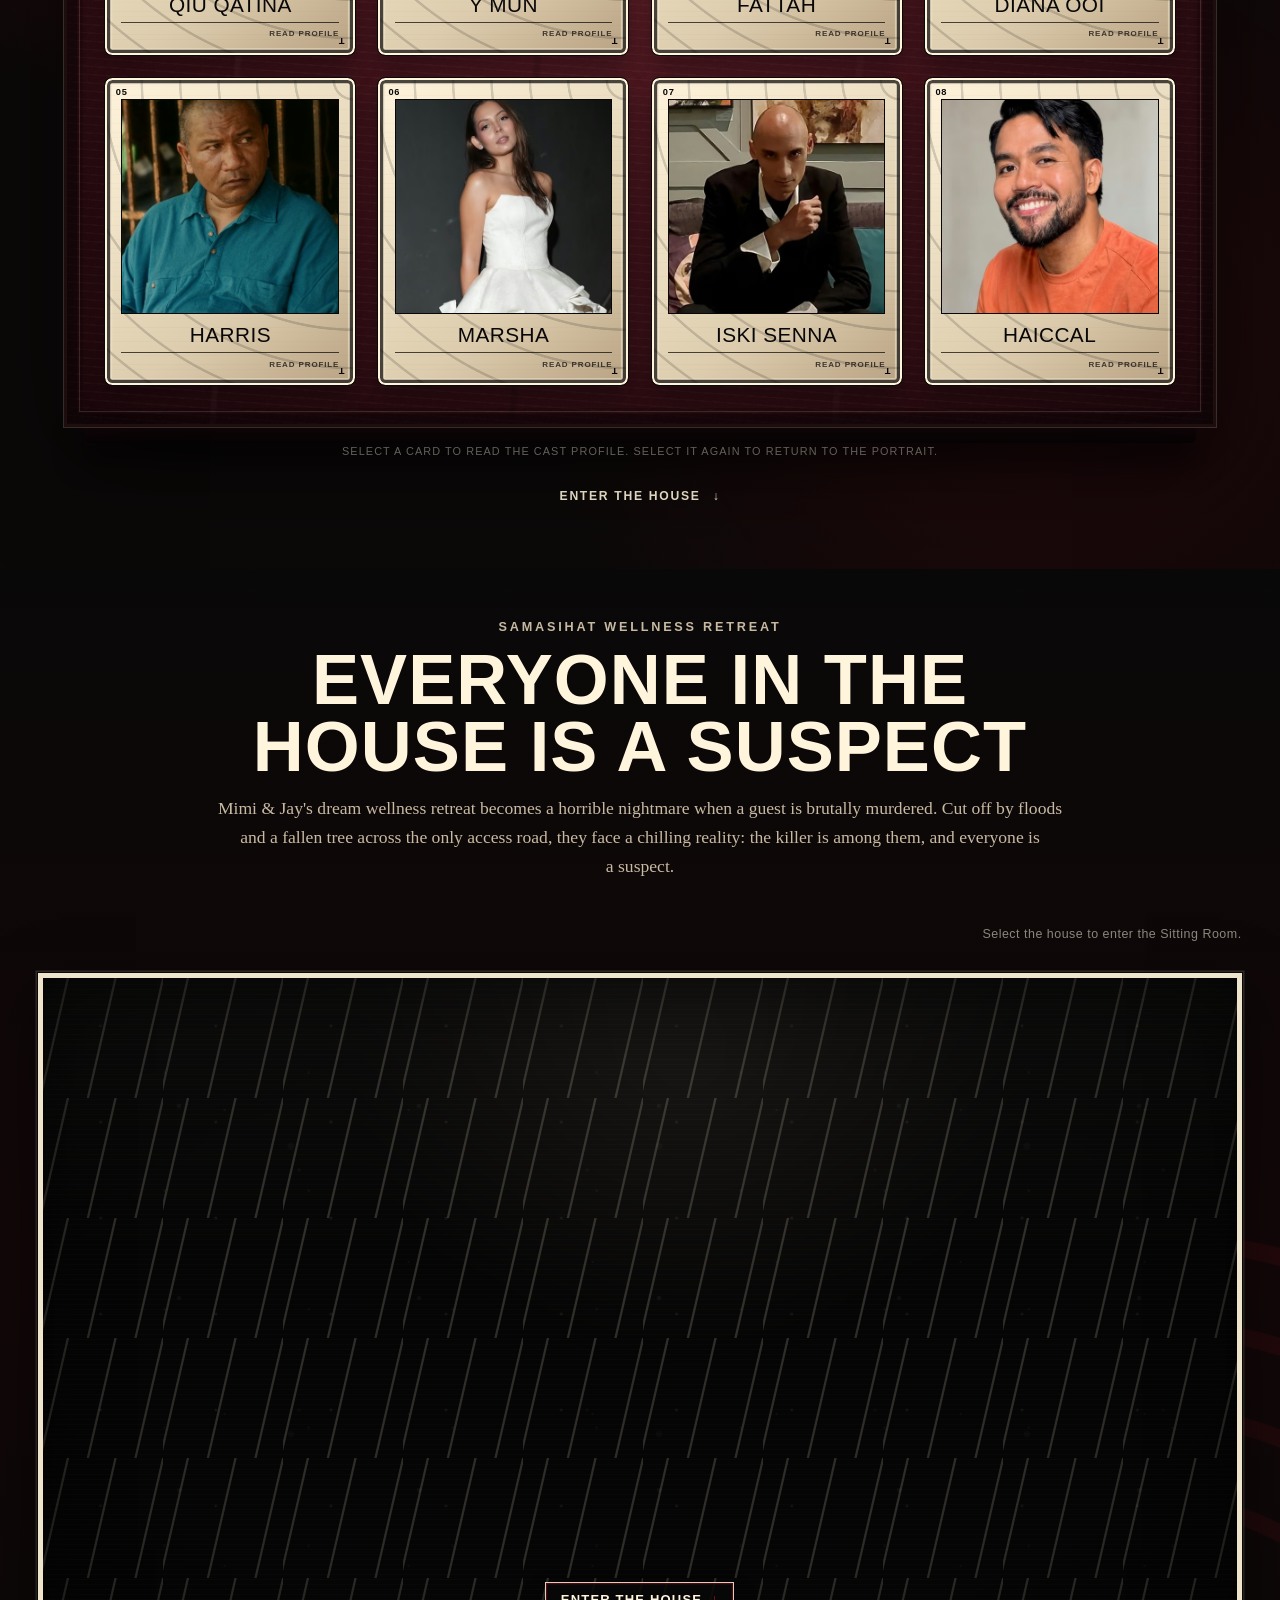
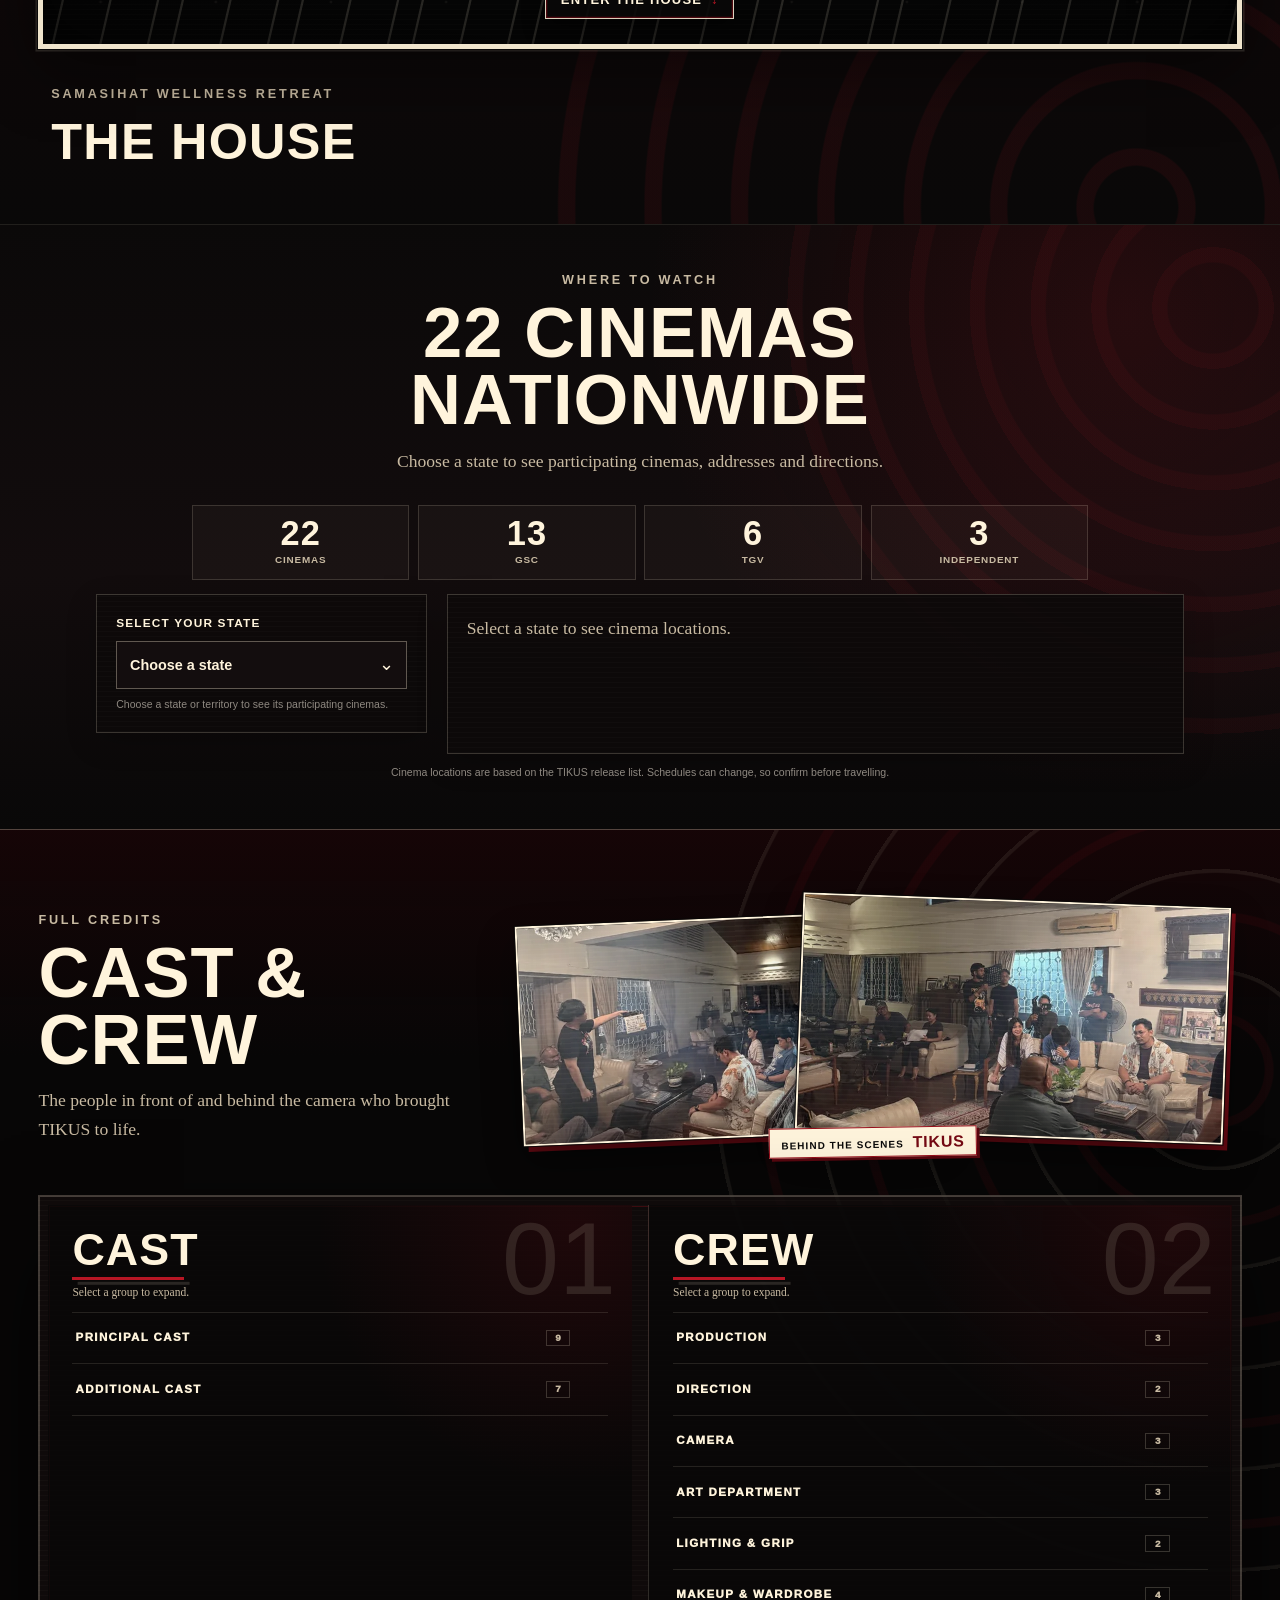
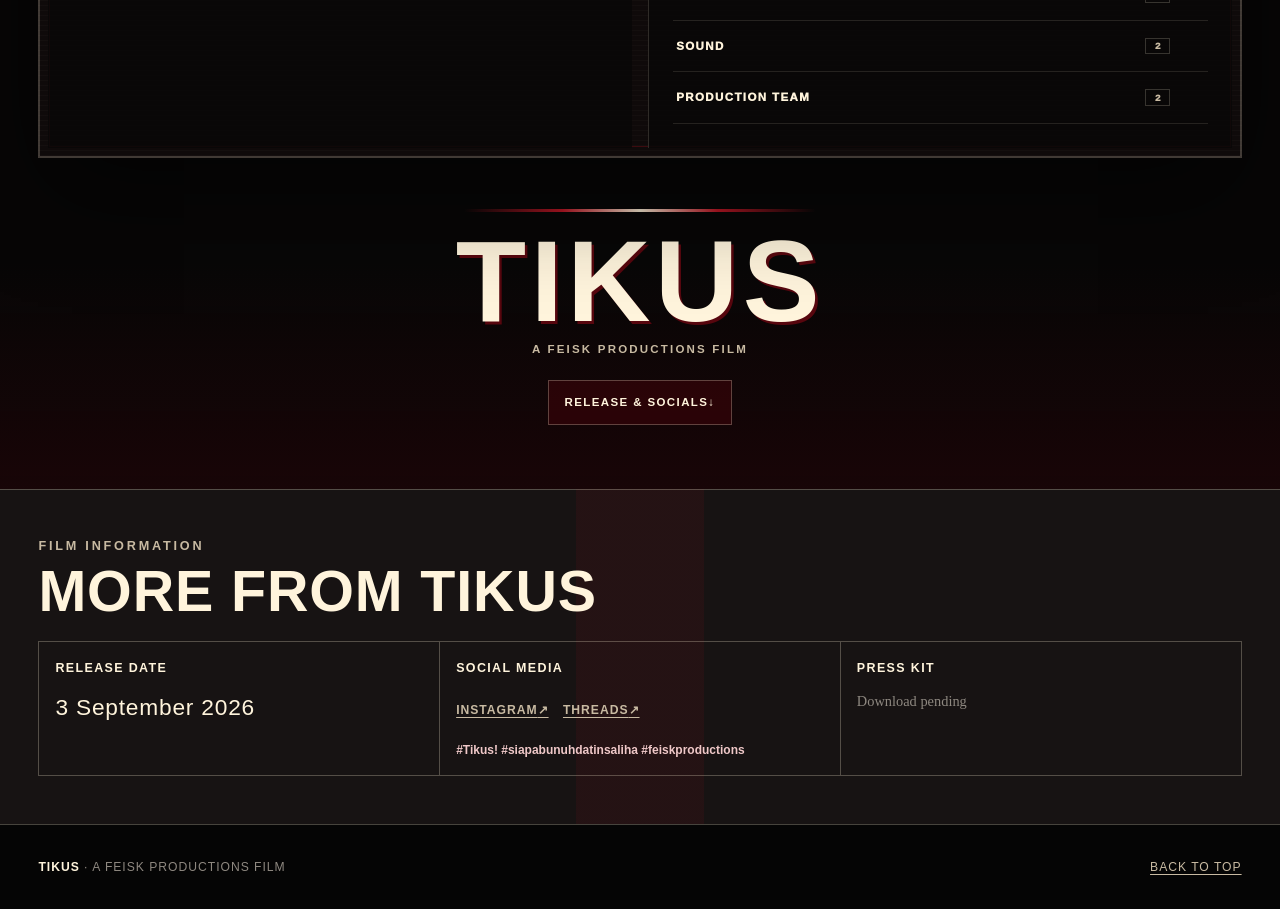
==== commit 64e0c3bd: "V36" ====
--- a/index.html
+++ b/index.html
@@ -225,6 +225,7 @@
 <aside class="producer-statement" aria-labelledby="producer-statement-title">
 <p class="filmmakers-copy__eyebrow" data-i18n="producer.eyebrow">Producer's Statement</p>
 <h3 class="visually-hidden" data-i18n="producer.heading" id="producer-statement-title">Producer's Statement</h3>
+<p class="filmmakers-statement__name" data-i18n="producer.name">Iskander Azizuddin</p>
 <blockquote data-i18n="producer.statement">I grew up with a love for crime novels and a juicy whodunit, inspired by my mother's love for the written word. Being able to see our very own whodunit come to life is made more significant because it is authored and directed by my dearest Mummy.</blockquote>
 </aside>
 <aside class="producer-statement executive-producer-statement" aria-labelledby="executive-producer-statement-title">
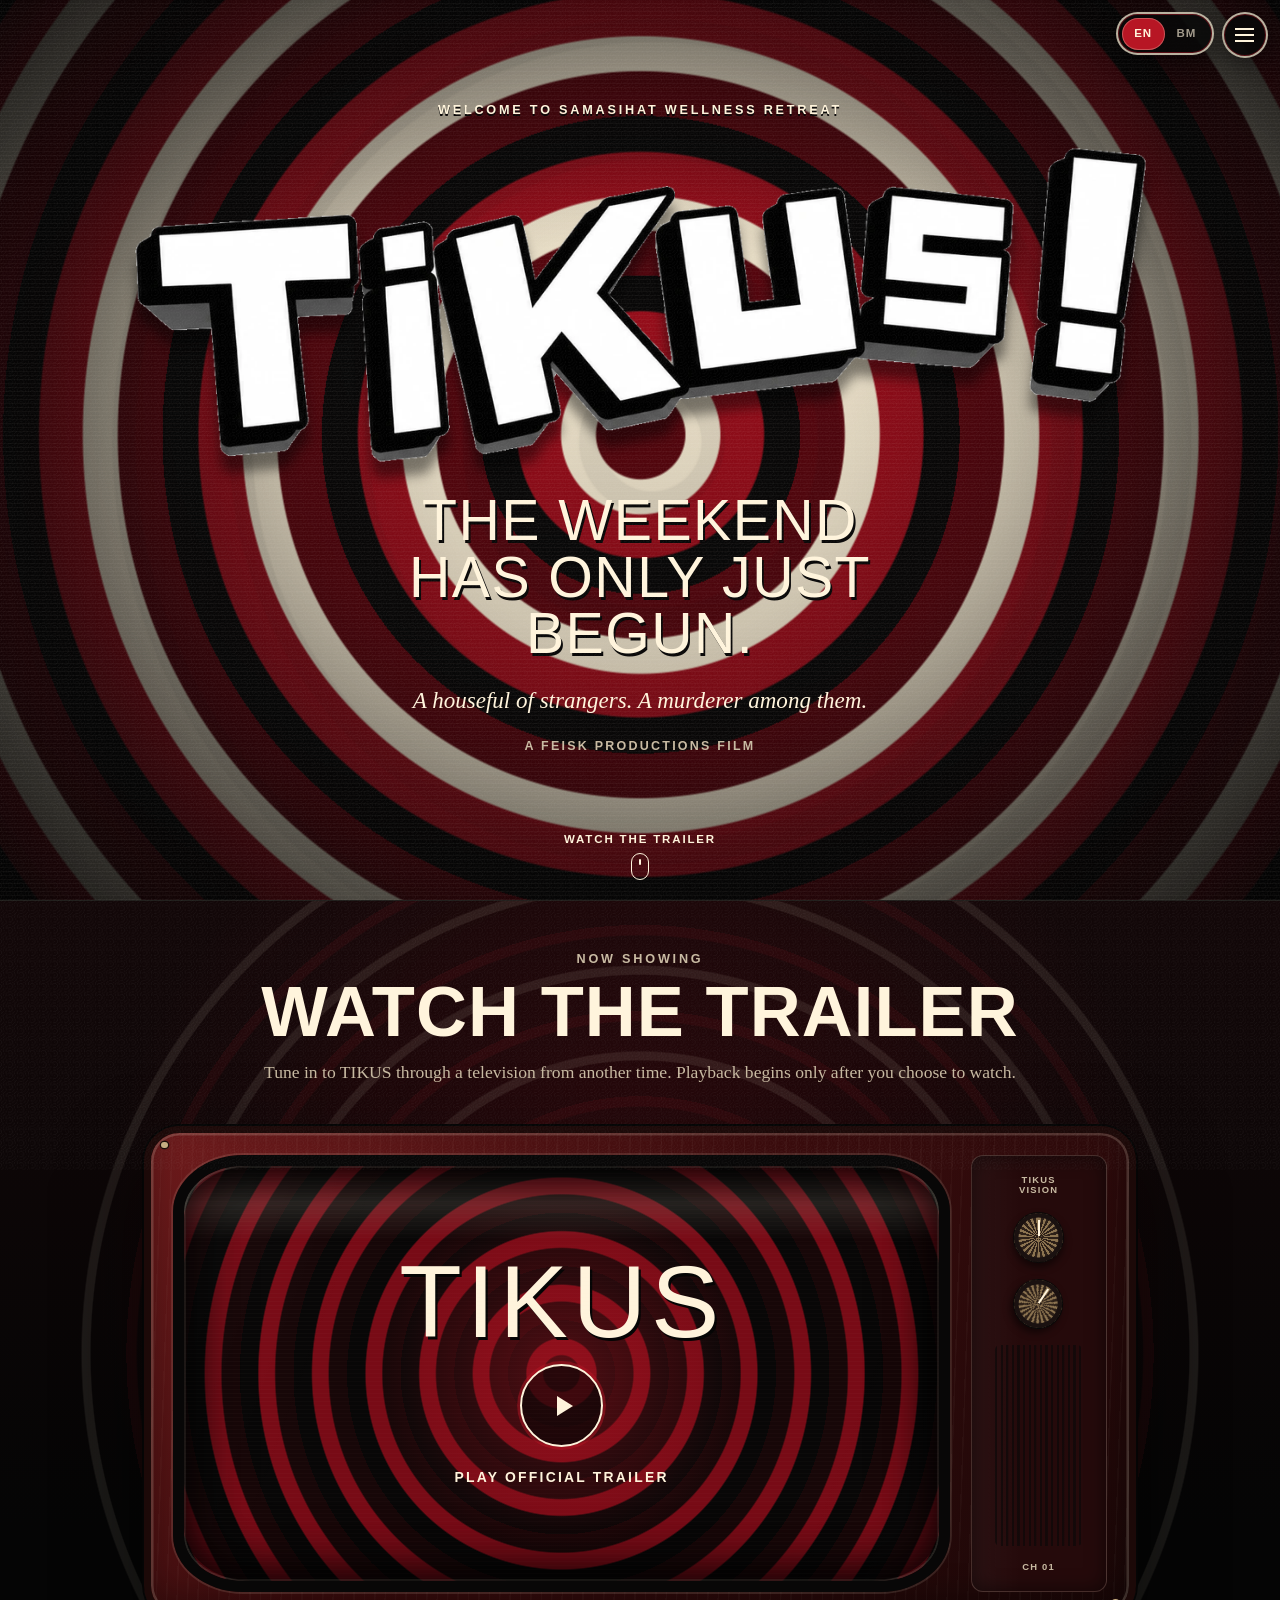
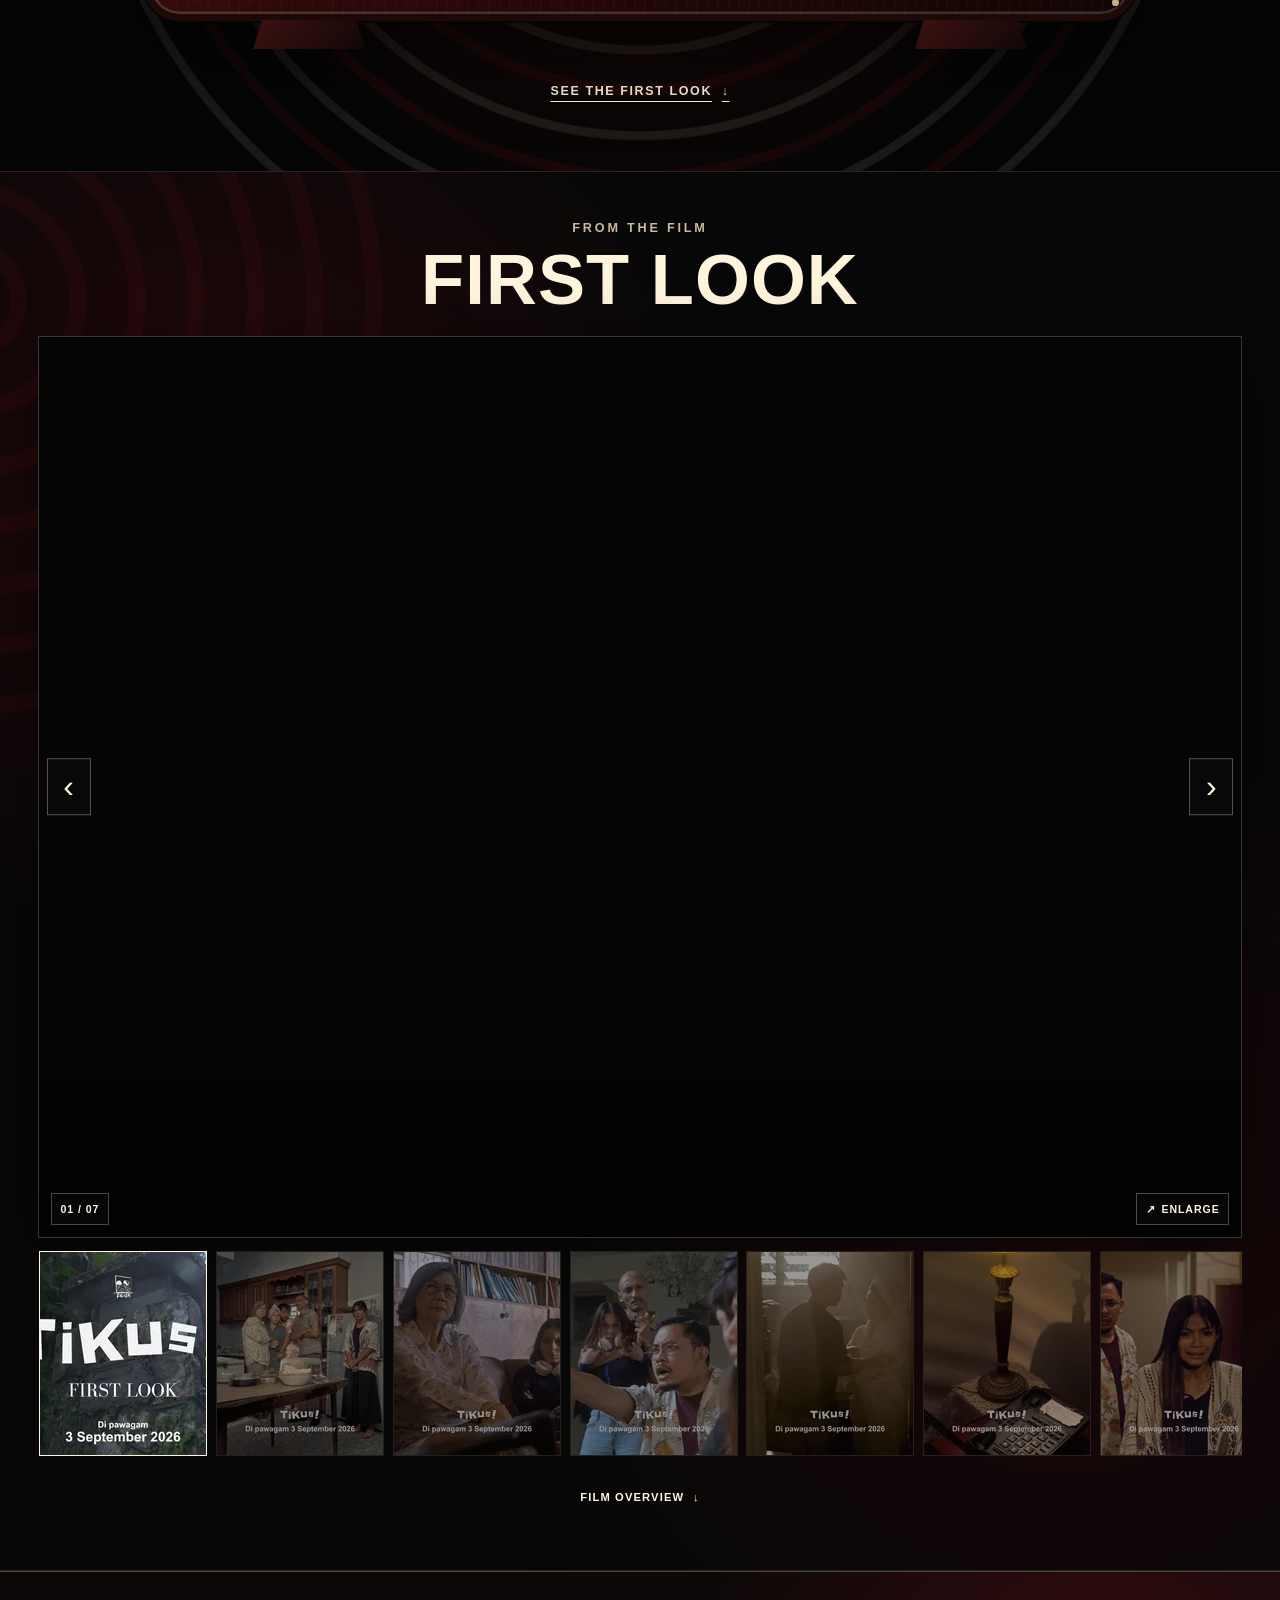
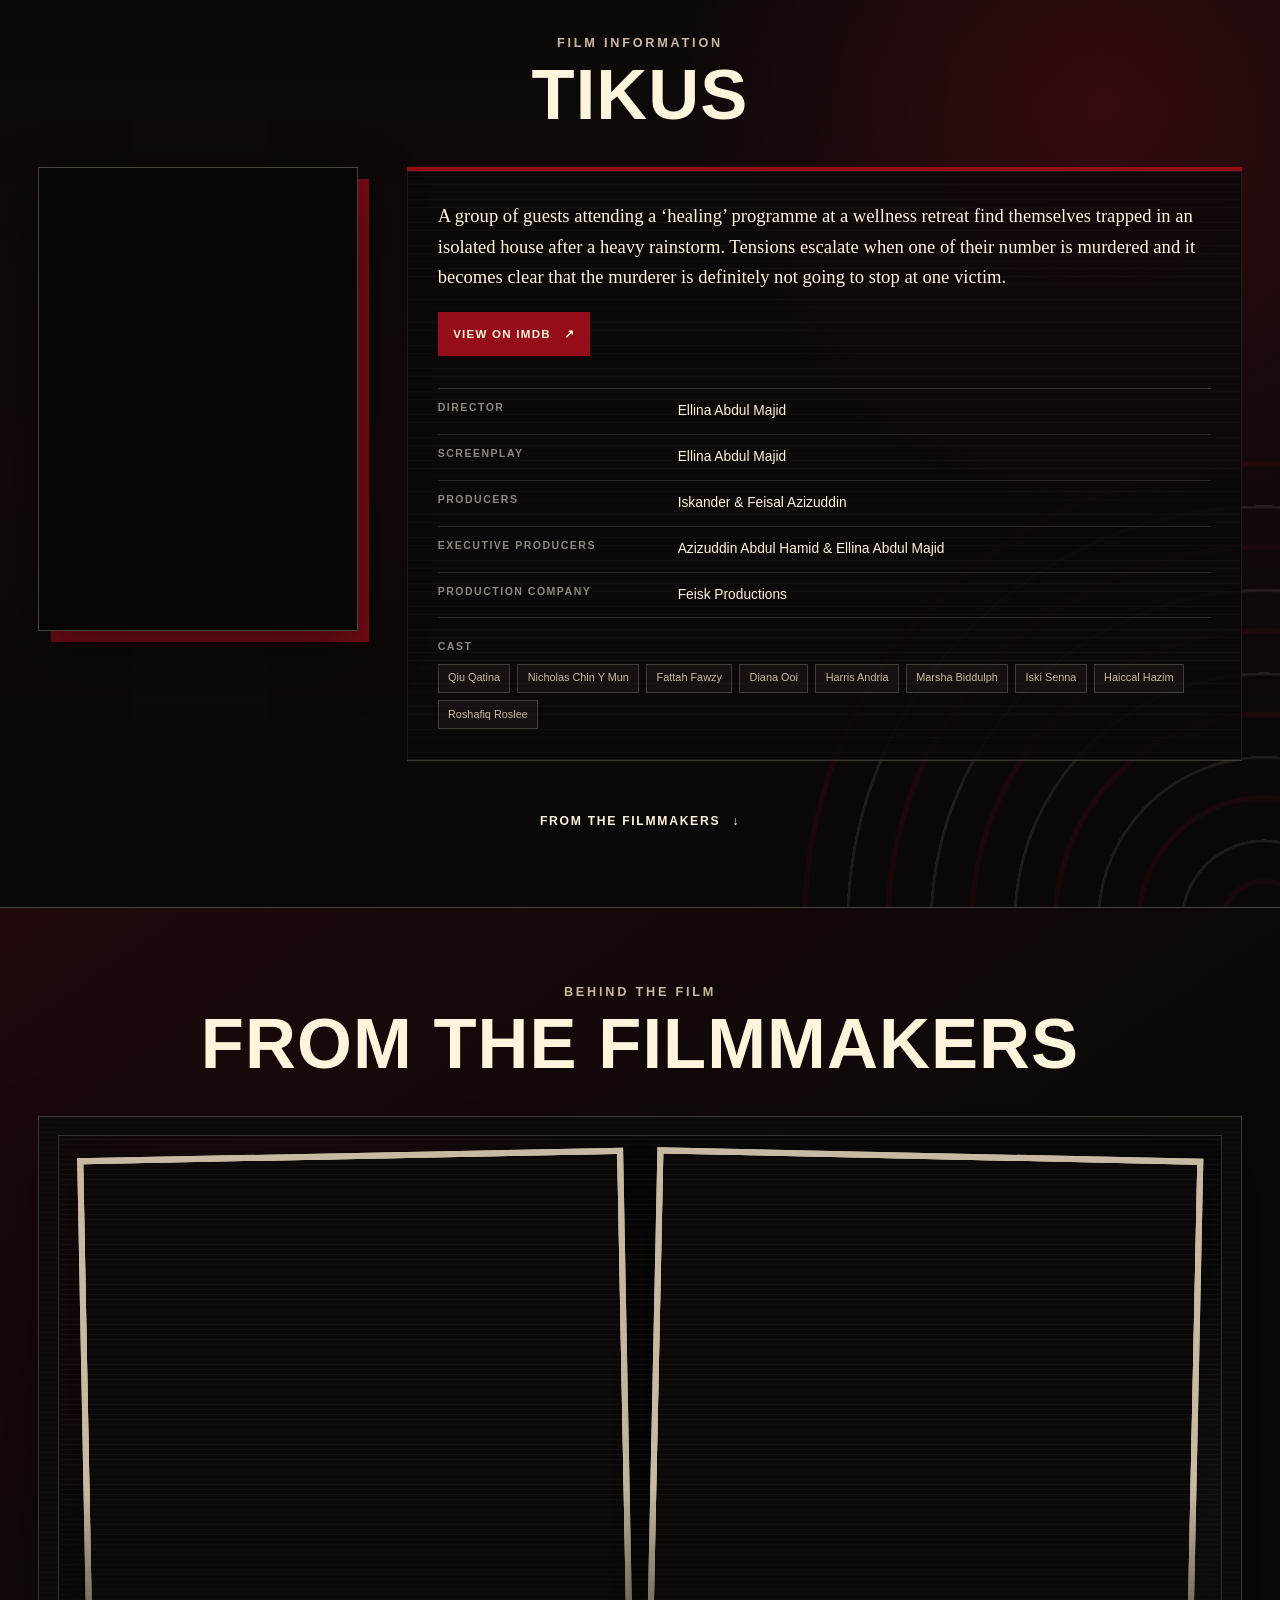
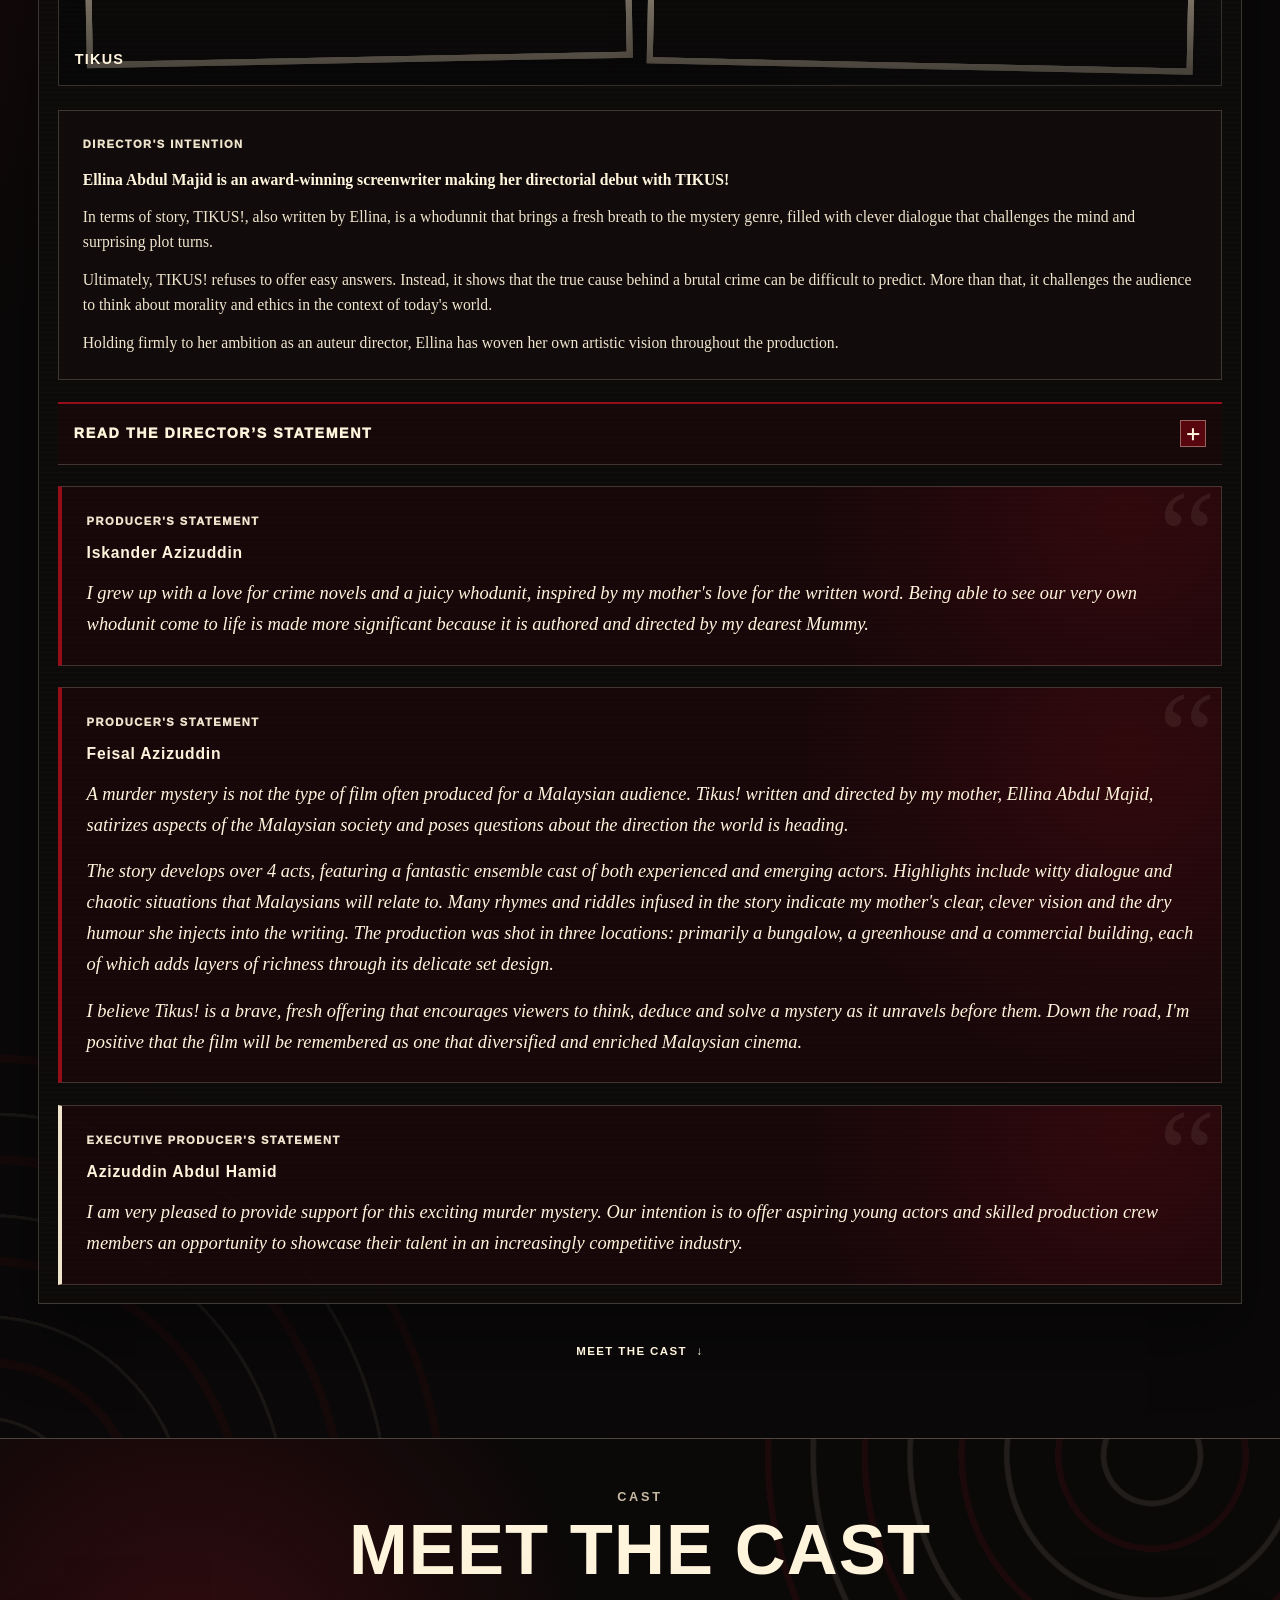
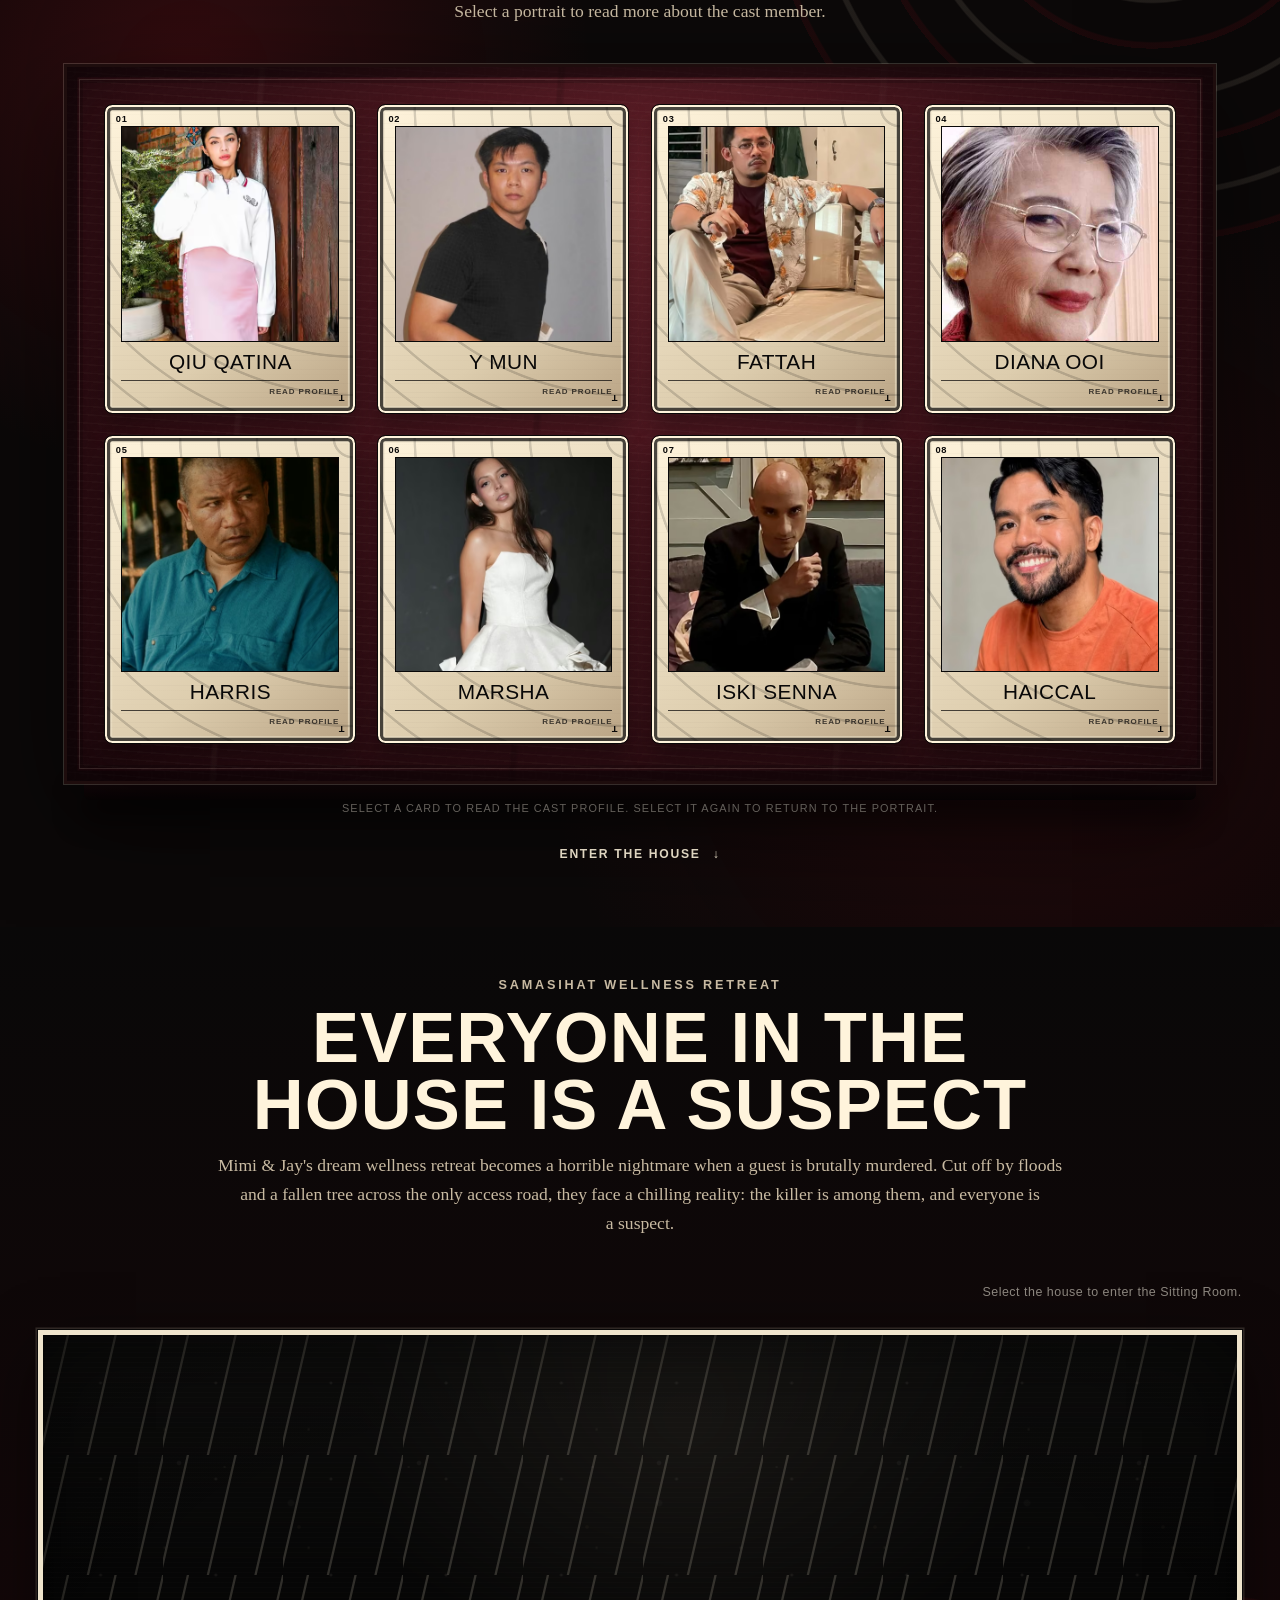
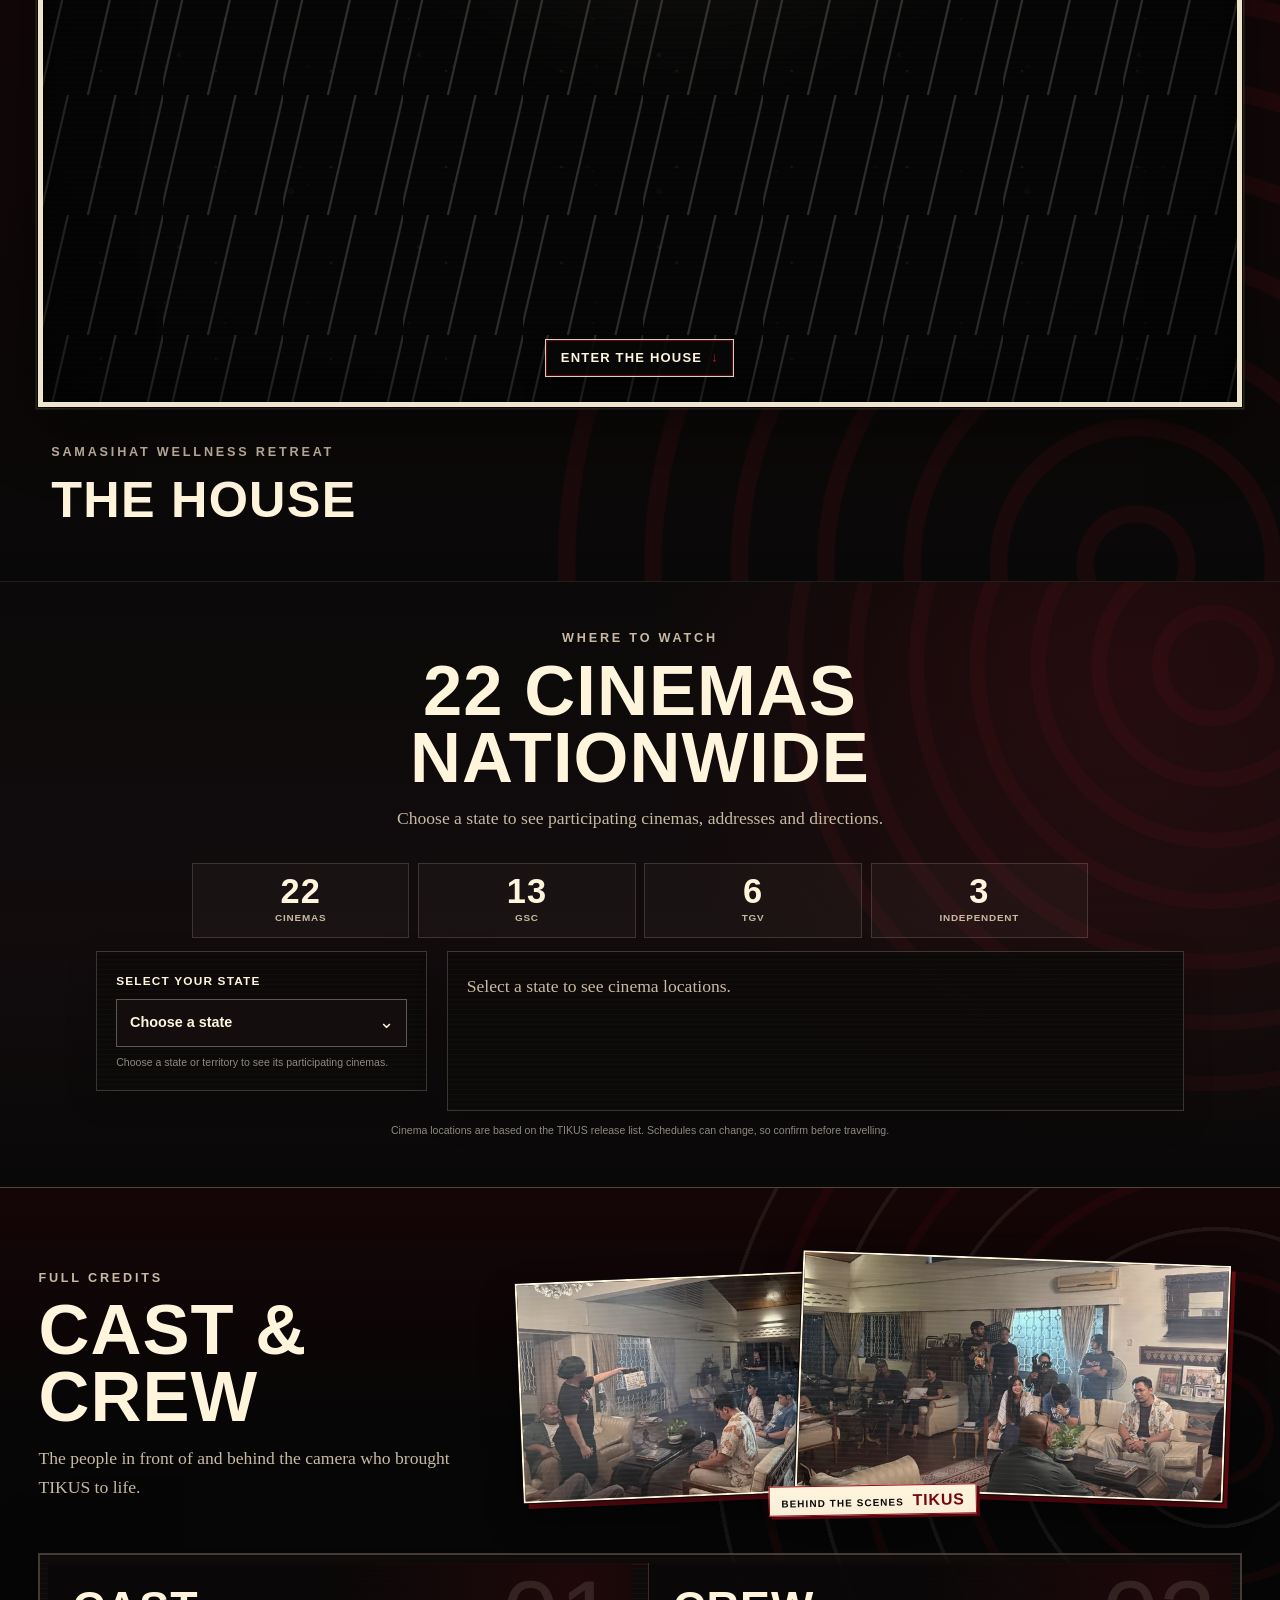
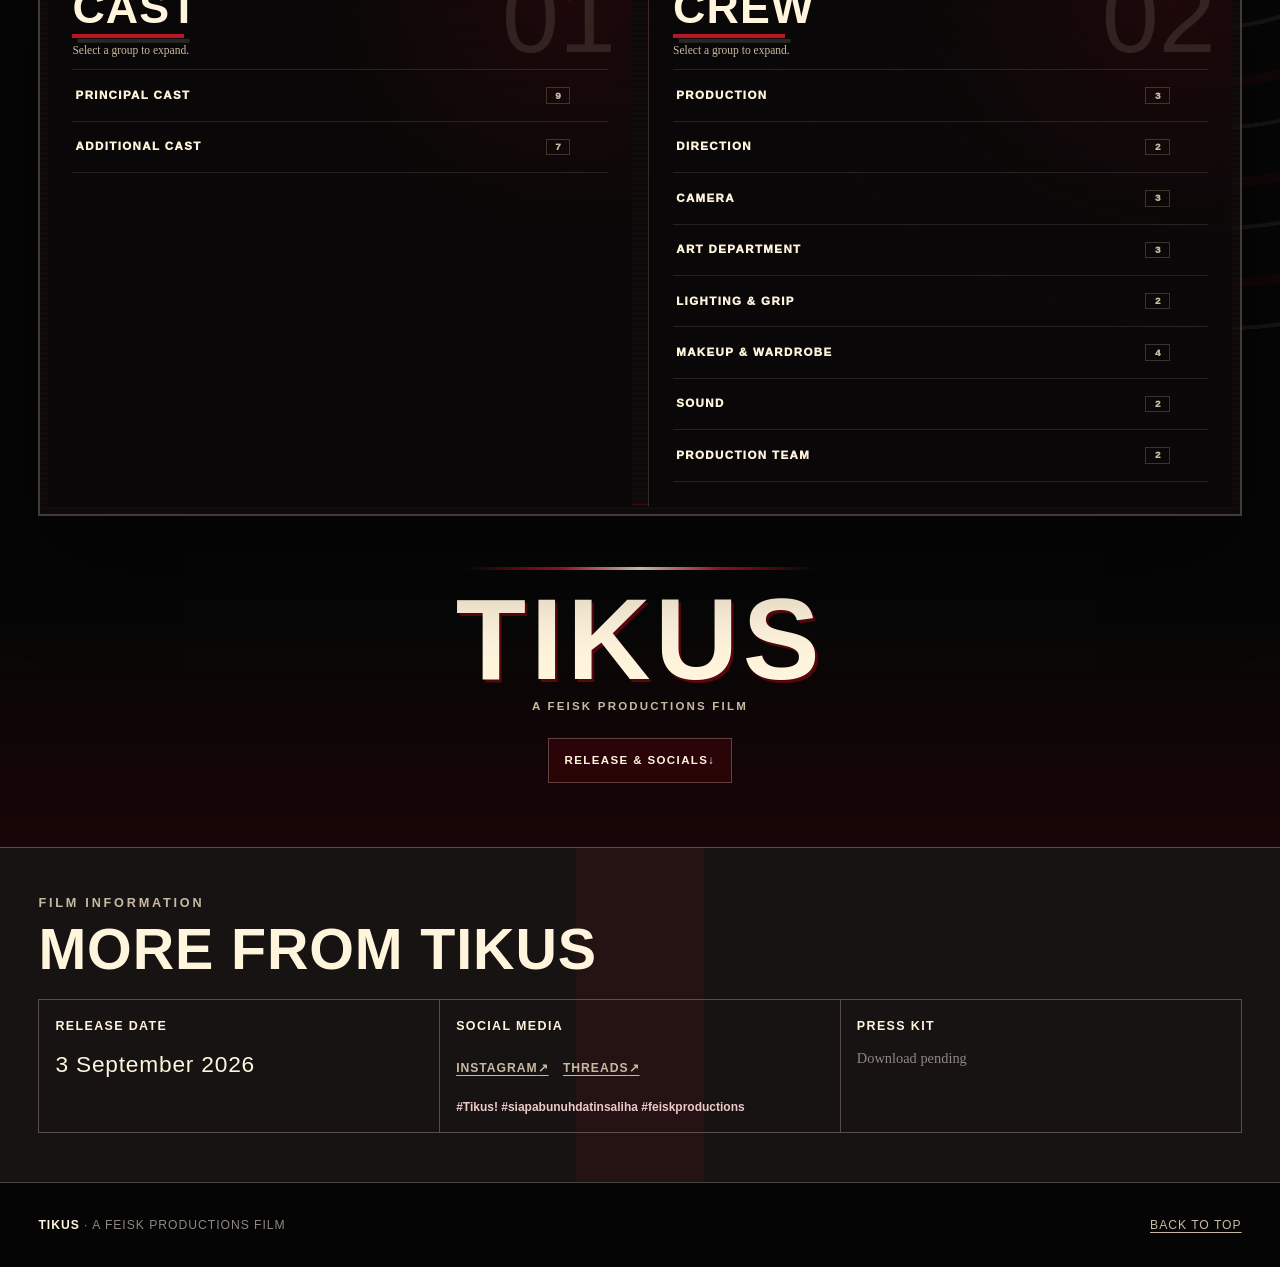
==== commit bc8b1385: "V37" ====
--- a/index.html
+++ b/index.html
@@ -203,7 +203,6 @@
 <p data-i18n="director.intro4">Holding firmly to her ambition as an auteur director, Ellina has woven her own artistic vision throughout the production.</p>
 </div>
 </article>
-<p class="director-intention__statement-lead" data-i18n="director.statementLead">Here is her Director’s Statement.</p>
 <details class="director-statement">
 <summary><span data-i18n="director.statementSummary">Read the Director’s Statement</span><span aria-hidden="true" class="director-statement__mark"></span></summary>
 <blockquote class="director-statement__body">
@@ -228,6 +227,16 @@
 <p class="filmmakers-statement__name" data-i18n="producer.name">Iskander Azizuddin</p>
 <blockquote data-i18n="producer.statement">I grew up with a love for crime novels and a juicy whodunit, inspired by my mother's love for the written word. Being able to see our very own whodunit come to life is made more significant because it is authored and directed by my dearest Mummy.</blockquote>
 </aside>
+<aside class="producer-statement" aria-labelledby="producer-feisal-statement-title">
+<p class="filmmakers-copy__eyebrow" data-i18n="producerFeisal.eyebrow">Producer's Statement</p>
+<h3 class="visually-hidden" data-i18n="producerFeisal.heading" id="producer-feisal-statement-title">Producer's Statement</h3>
+<p class="filmmakers-statement__name" data-i18n="producerFeisal.name">Feisal Azizuddin</p>
+<blockquote>
+<p data-i18n="producerFeisal.statement1">A murder mystery is not the type of film often produced for a Malaysian audience. Tikus! written and directed by my mother, Ellina Abdul Majid, satirizes aspects of the Malaysian society and poses questions about the direction the world is heading.</p>
+<p data-i18n="producerFeisal.statement2">The story develops over 4 acts, featuring a fantastic ensemble cast of both experienced and emerging actors. Highlights include witty dialogue and chaotic situations that Malaysians will relate to. Many rhymes and riddles infused in the story indicate my mother's clear, clever vision and the dry humour she injects into the writing. The production was shot in three locations: primarily a bungalow, a greenhouse and a commercial building, each of which adds layers of richness through its delicate set design.</p>
+<p data-i18n="producerFeisal.statement3">I believe Tikus! is a brave, fresh offering that encourages viewers to think, deduce and solve a mystery as it unravels before them. Down the road, I'm positive that the film will be remembered as one that diversified and enriched Malaysian cinema.</p>
+</blockquote>
+</aside>
 <aside class="producer-statement executive-producer-statement" aria-labelledby="executive-producer-statement-title">
 <p class="filmmakers-copy__eyebrow" data-i18n="executiveProducer.eyebrow">Executive Producer's Statement</p>
 <h3 class="visually-hidden" data-i18n="executiveProducer.heading" id="executive-producer-statement-title">Executive Producer's Statement</h3>
--- a/css/styles.css
+++ b/css/styles.css
@@ -4584,3 +4584,12 @@
 .executive-producer-statement {
   border-left-color: var(--crimson-500);
 }
+
+/* v37: support multi-paragraph producer statements without oversized default paragraph spacing. */
+.producer-statement blockquote p {
+  margin: 0;
+}
+
+.producer-statement blockquote p + p {
+  margin-top: 0.95rem;
+}
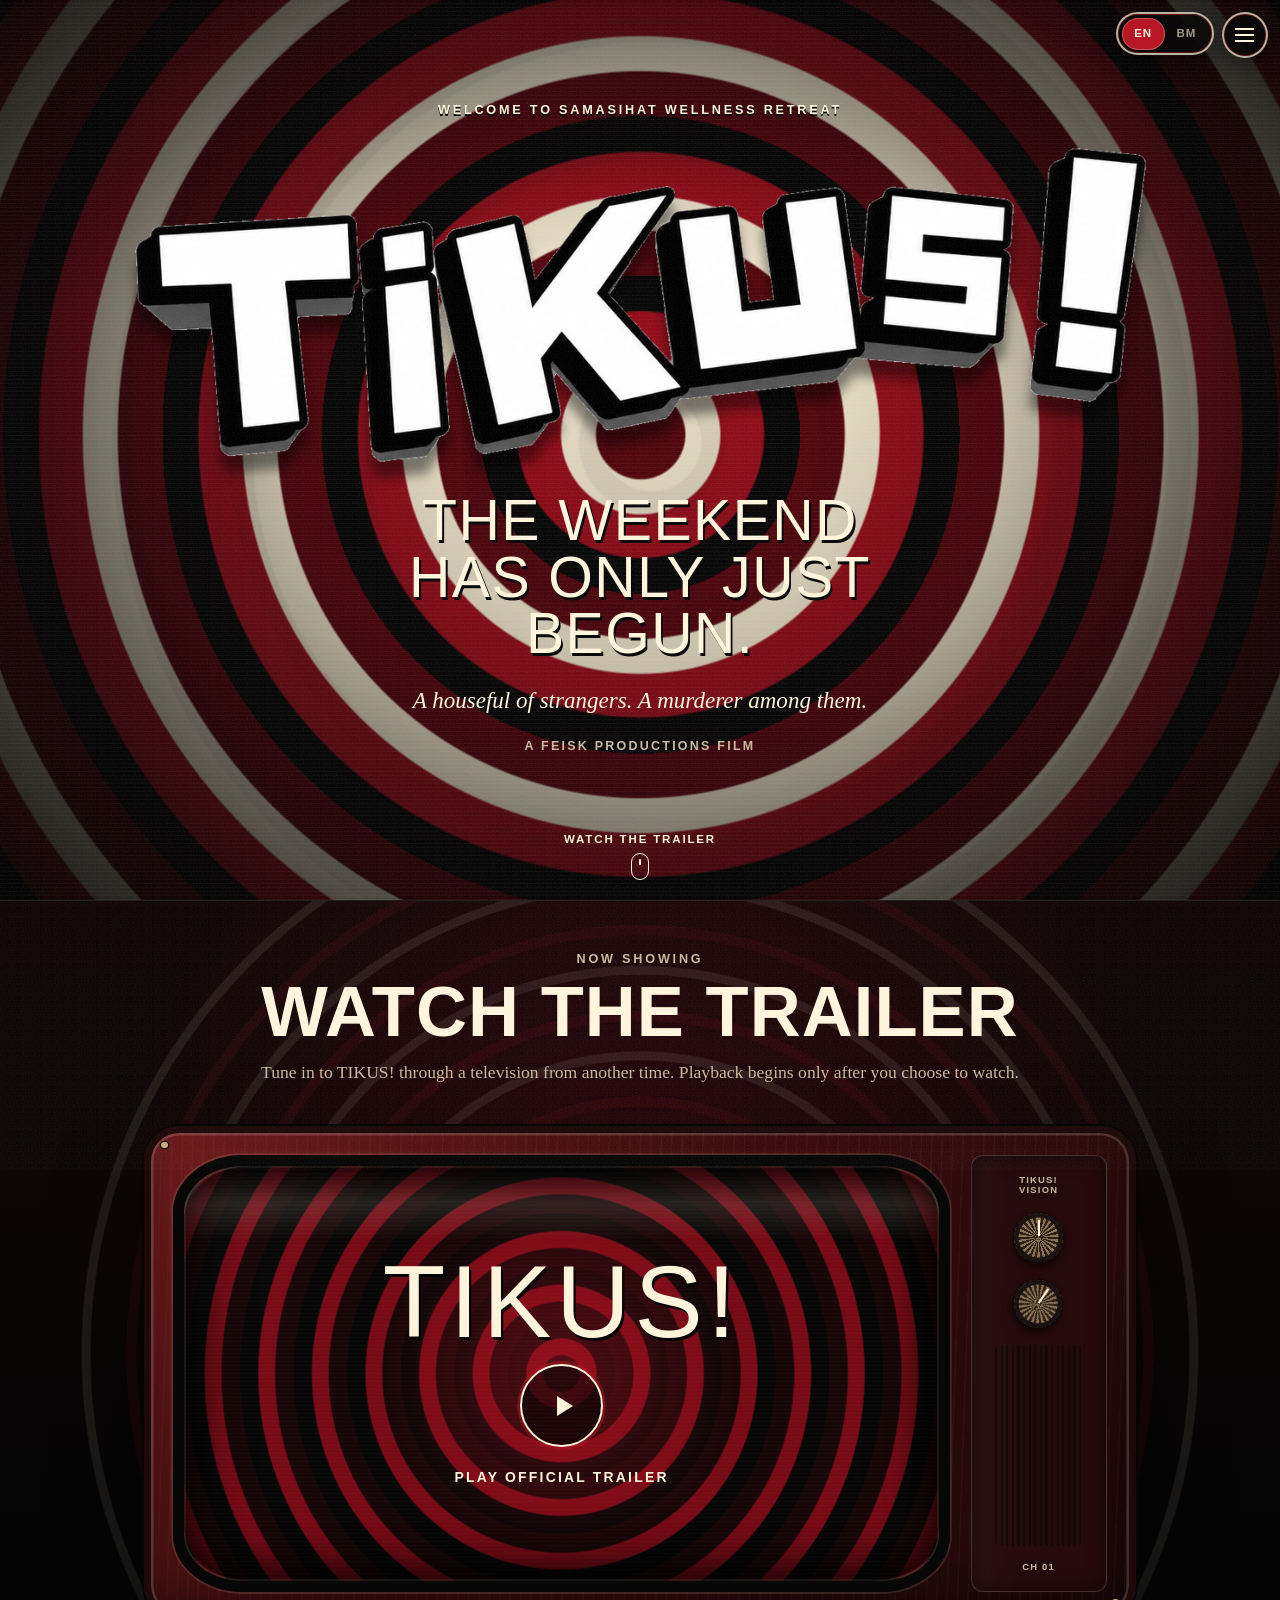
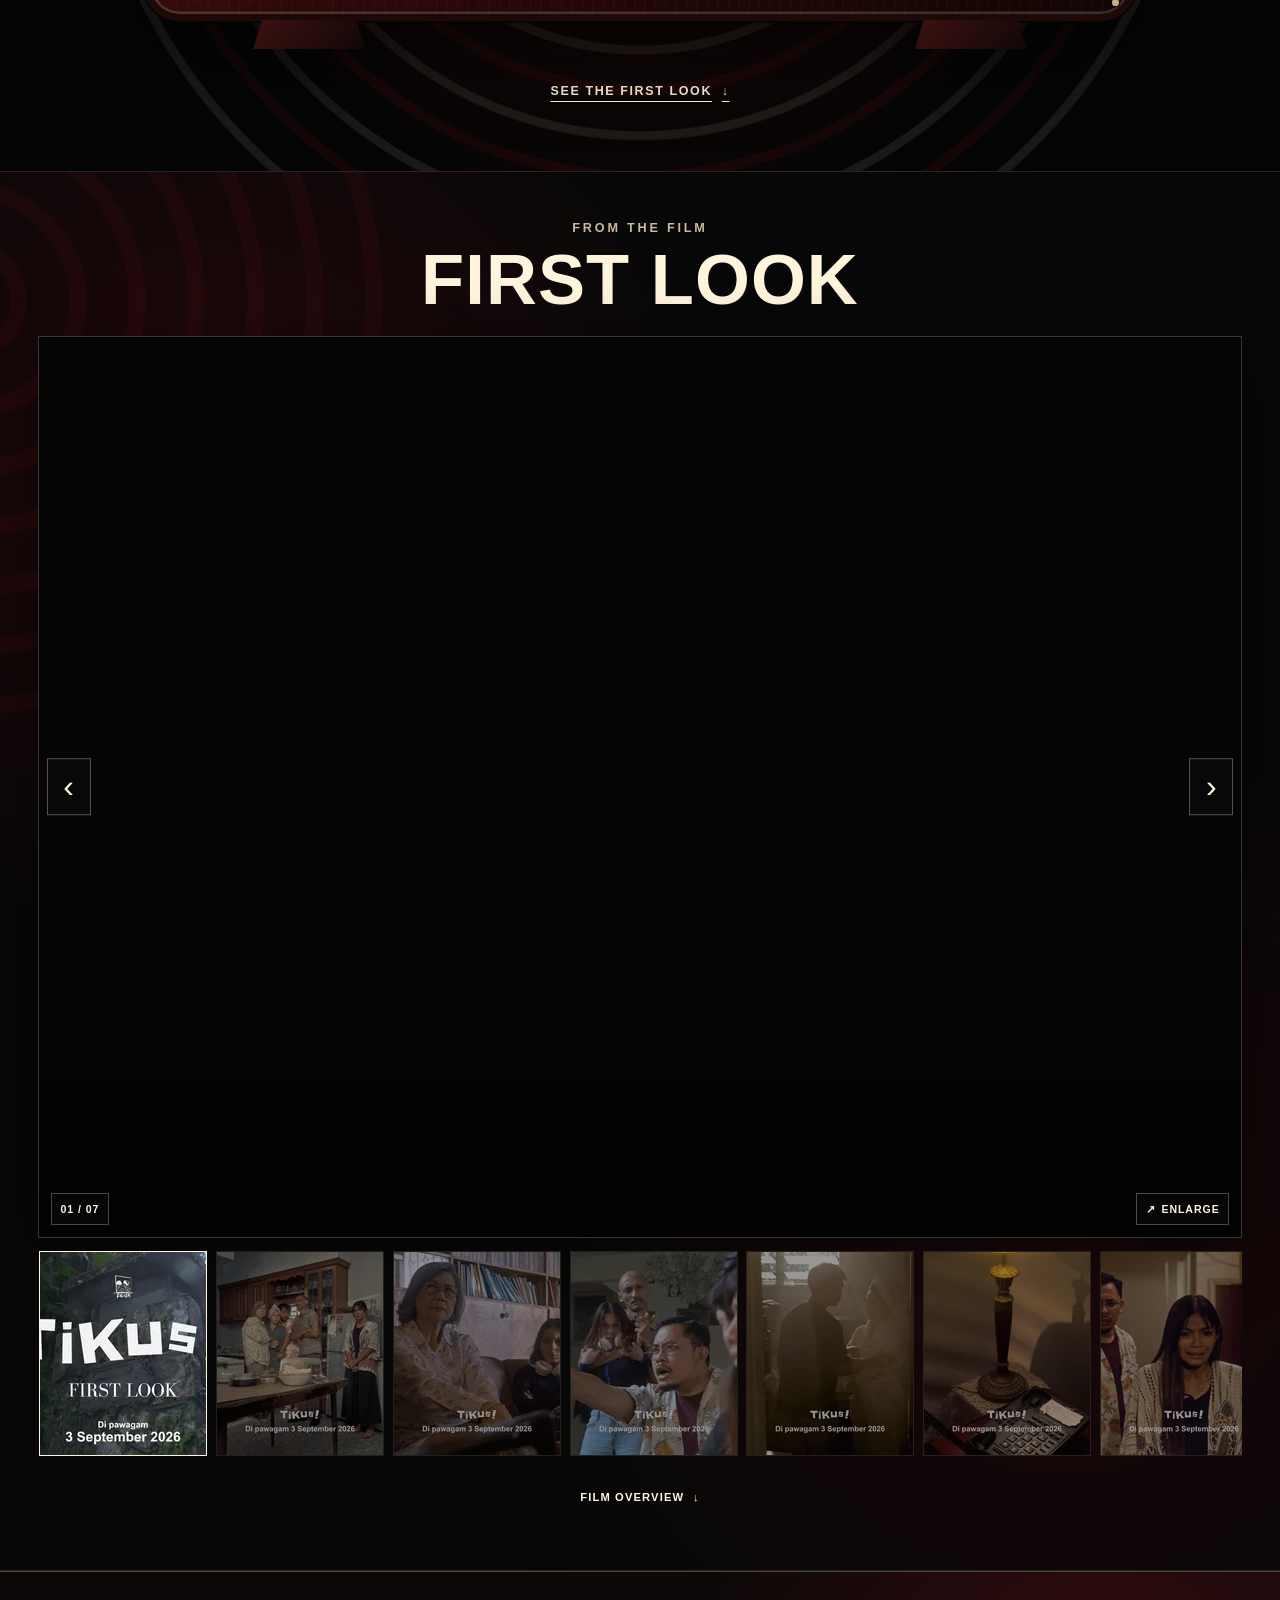
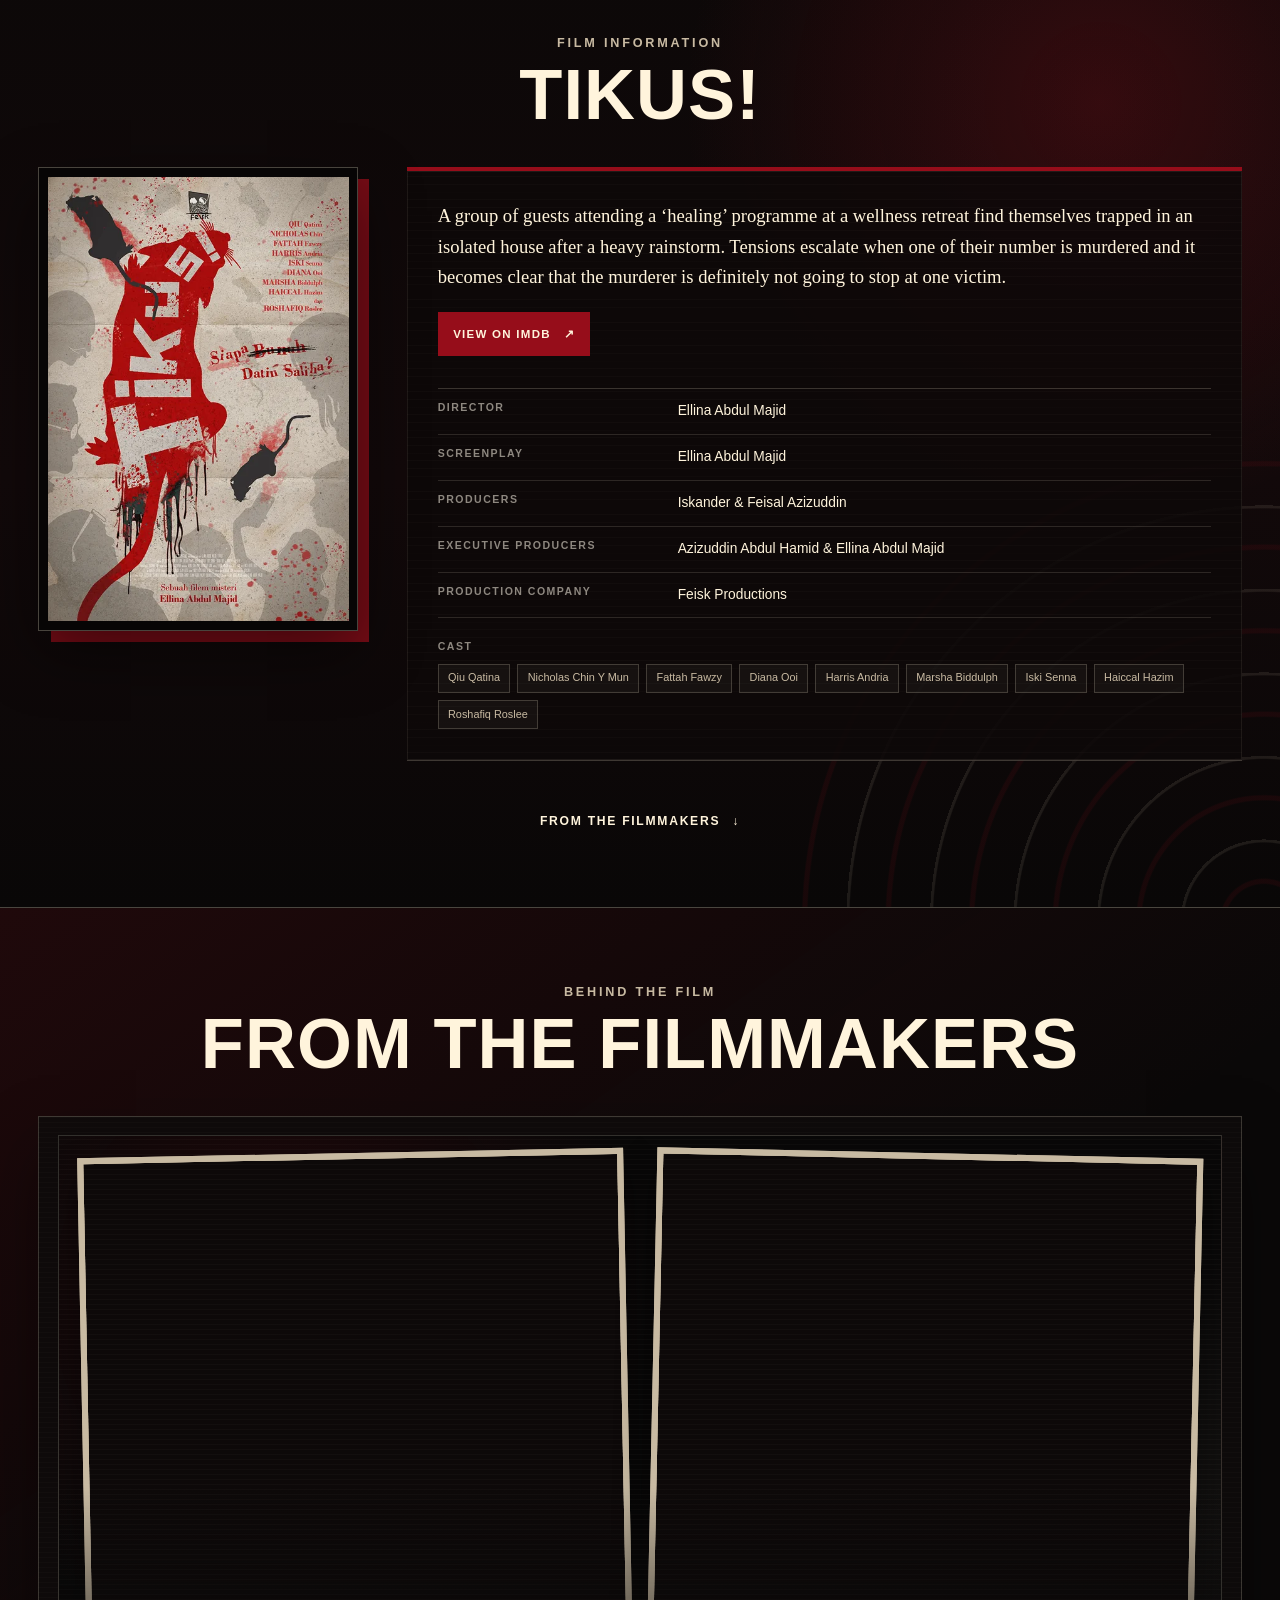
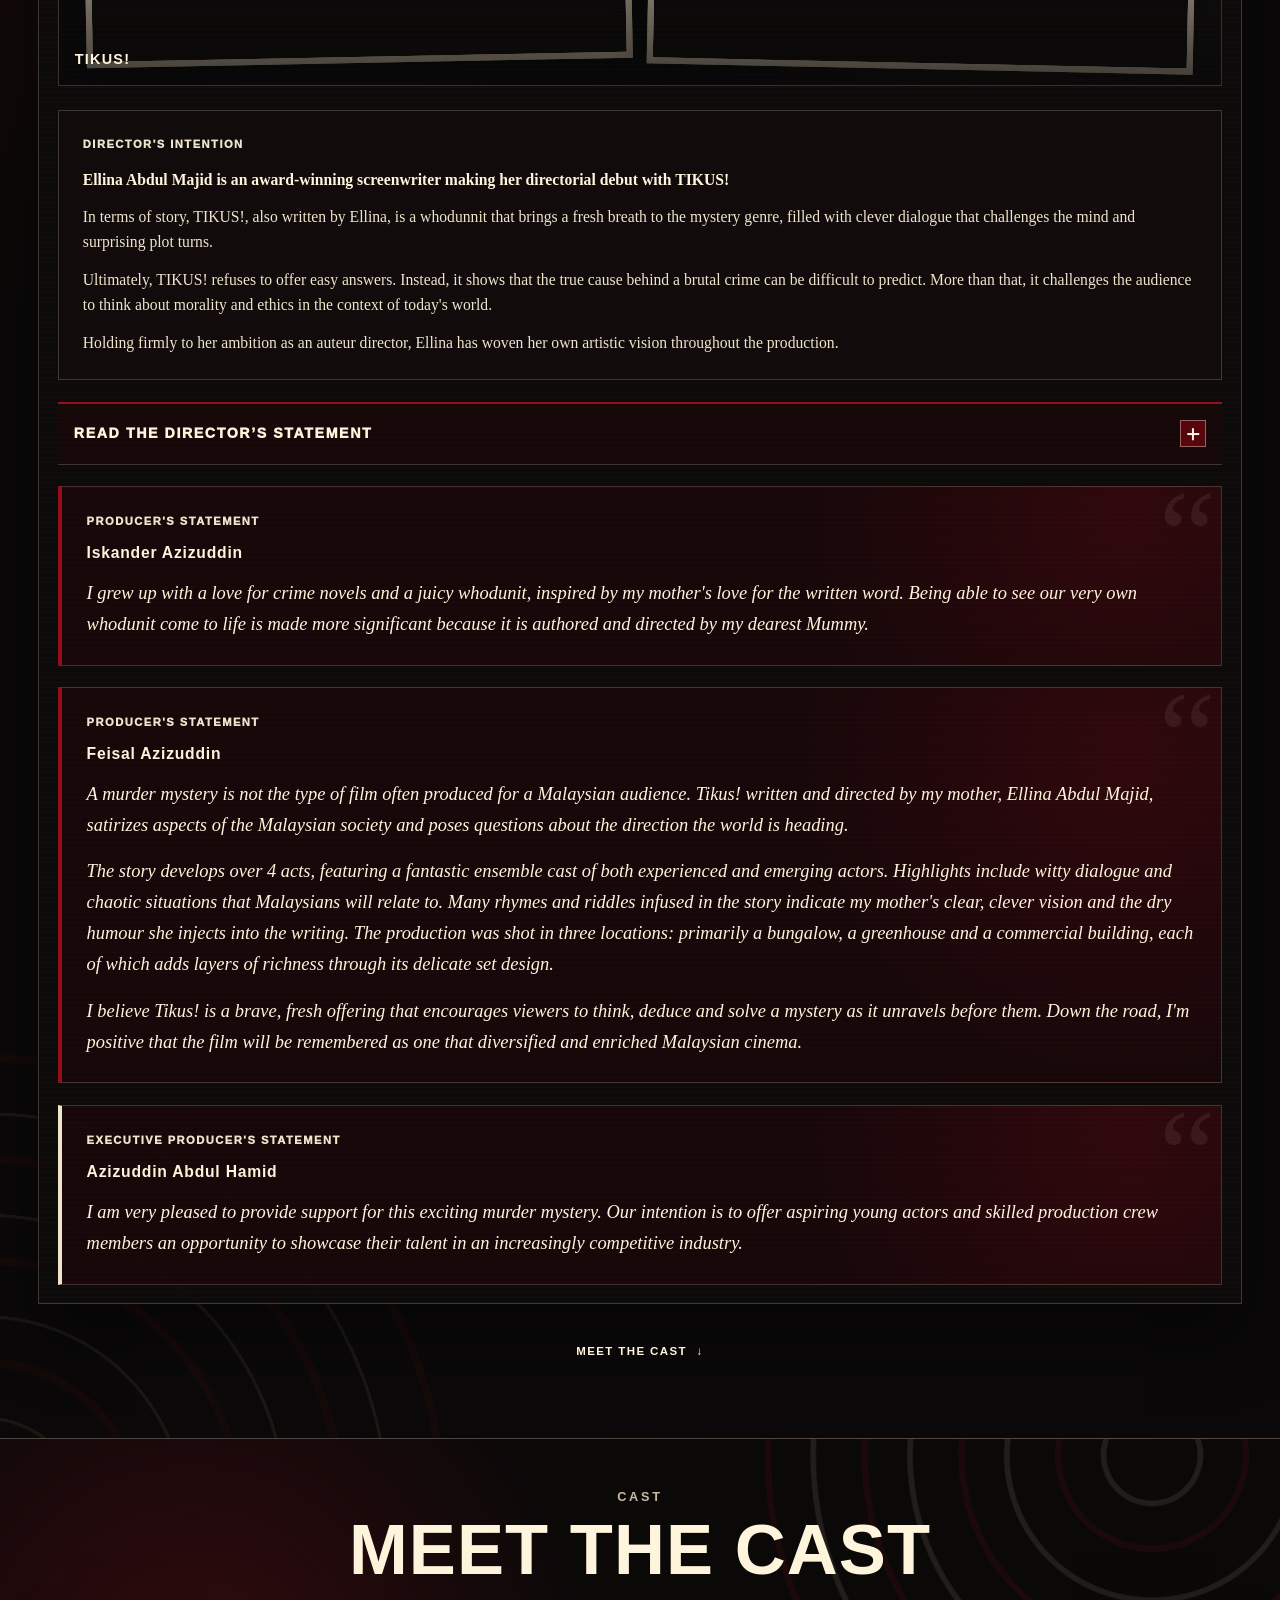
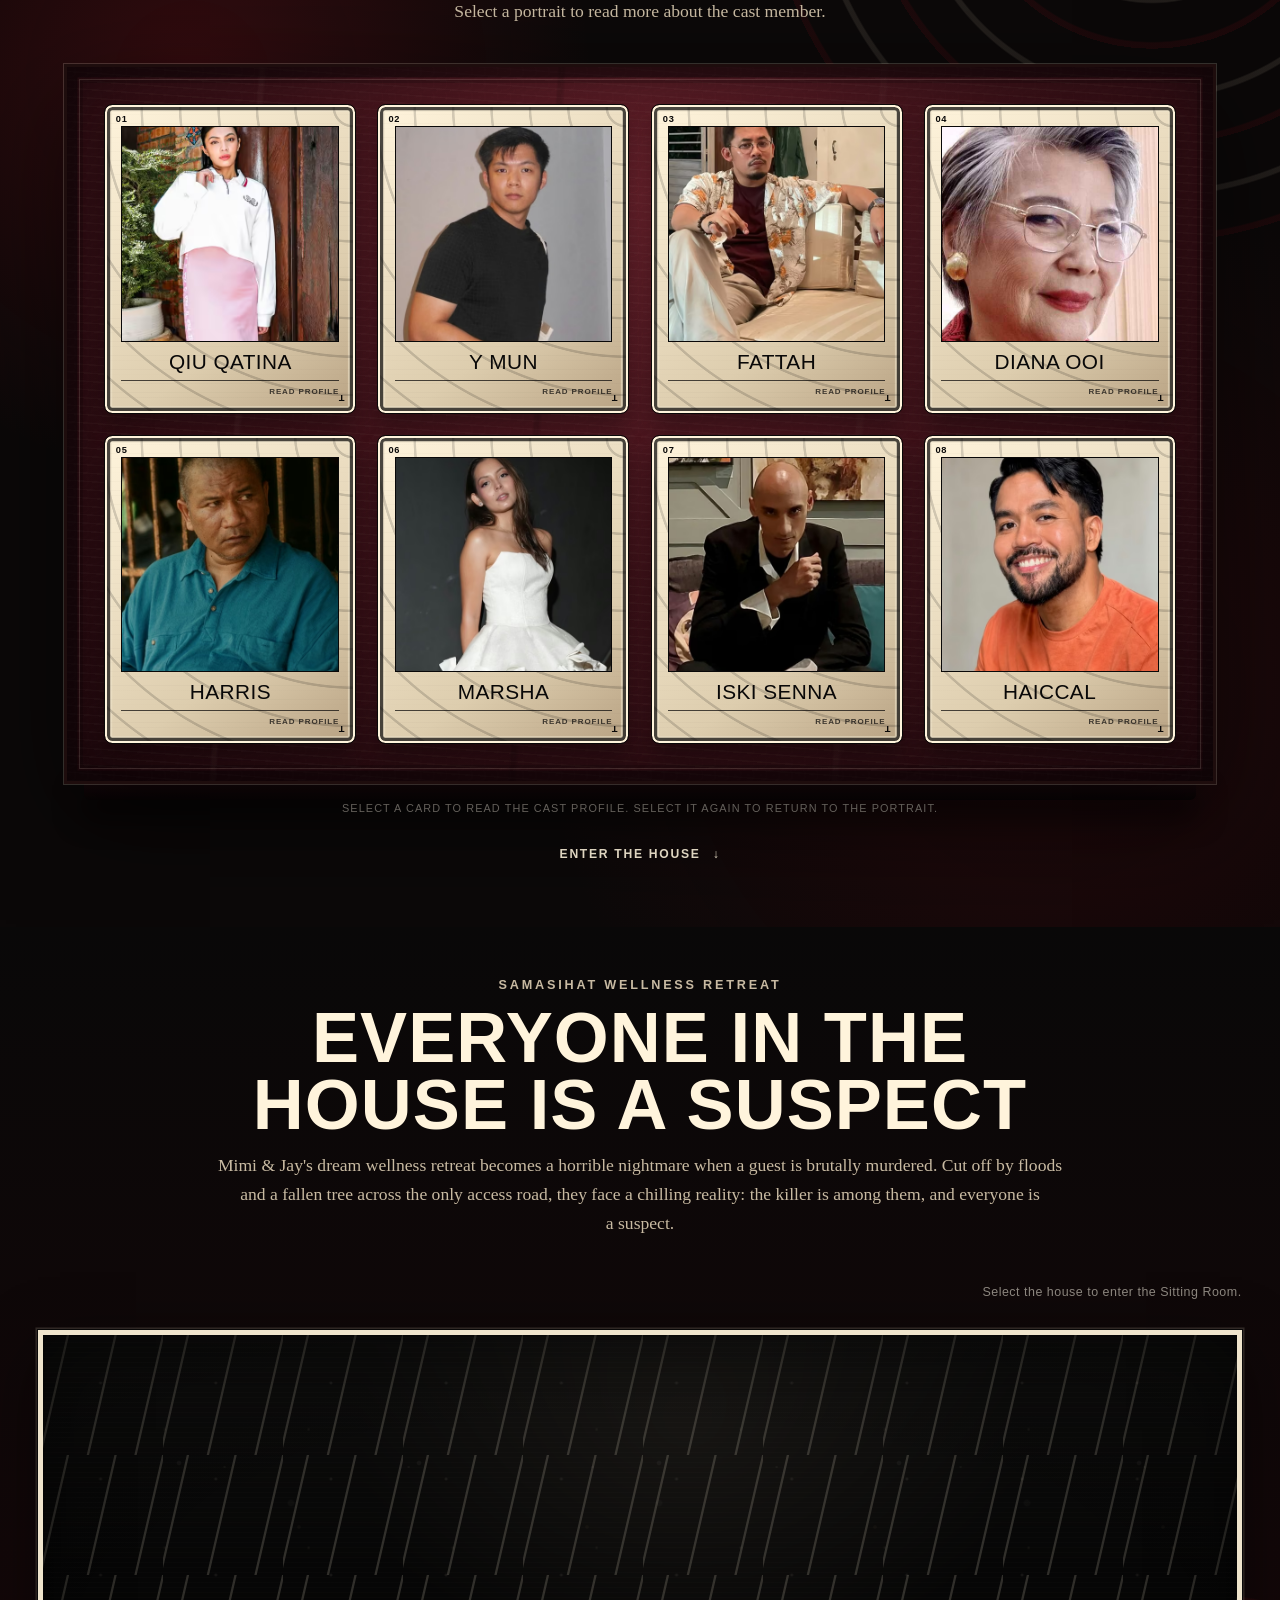
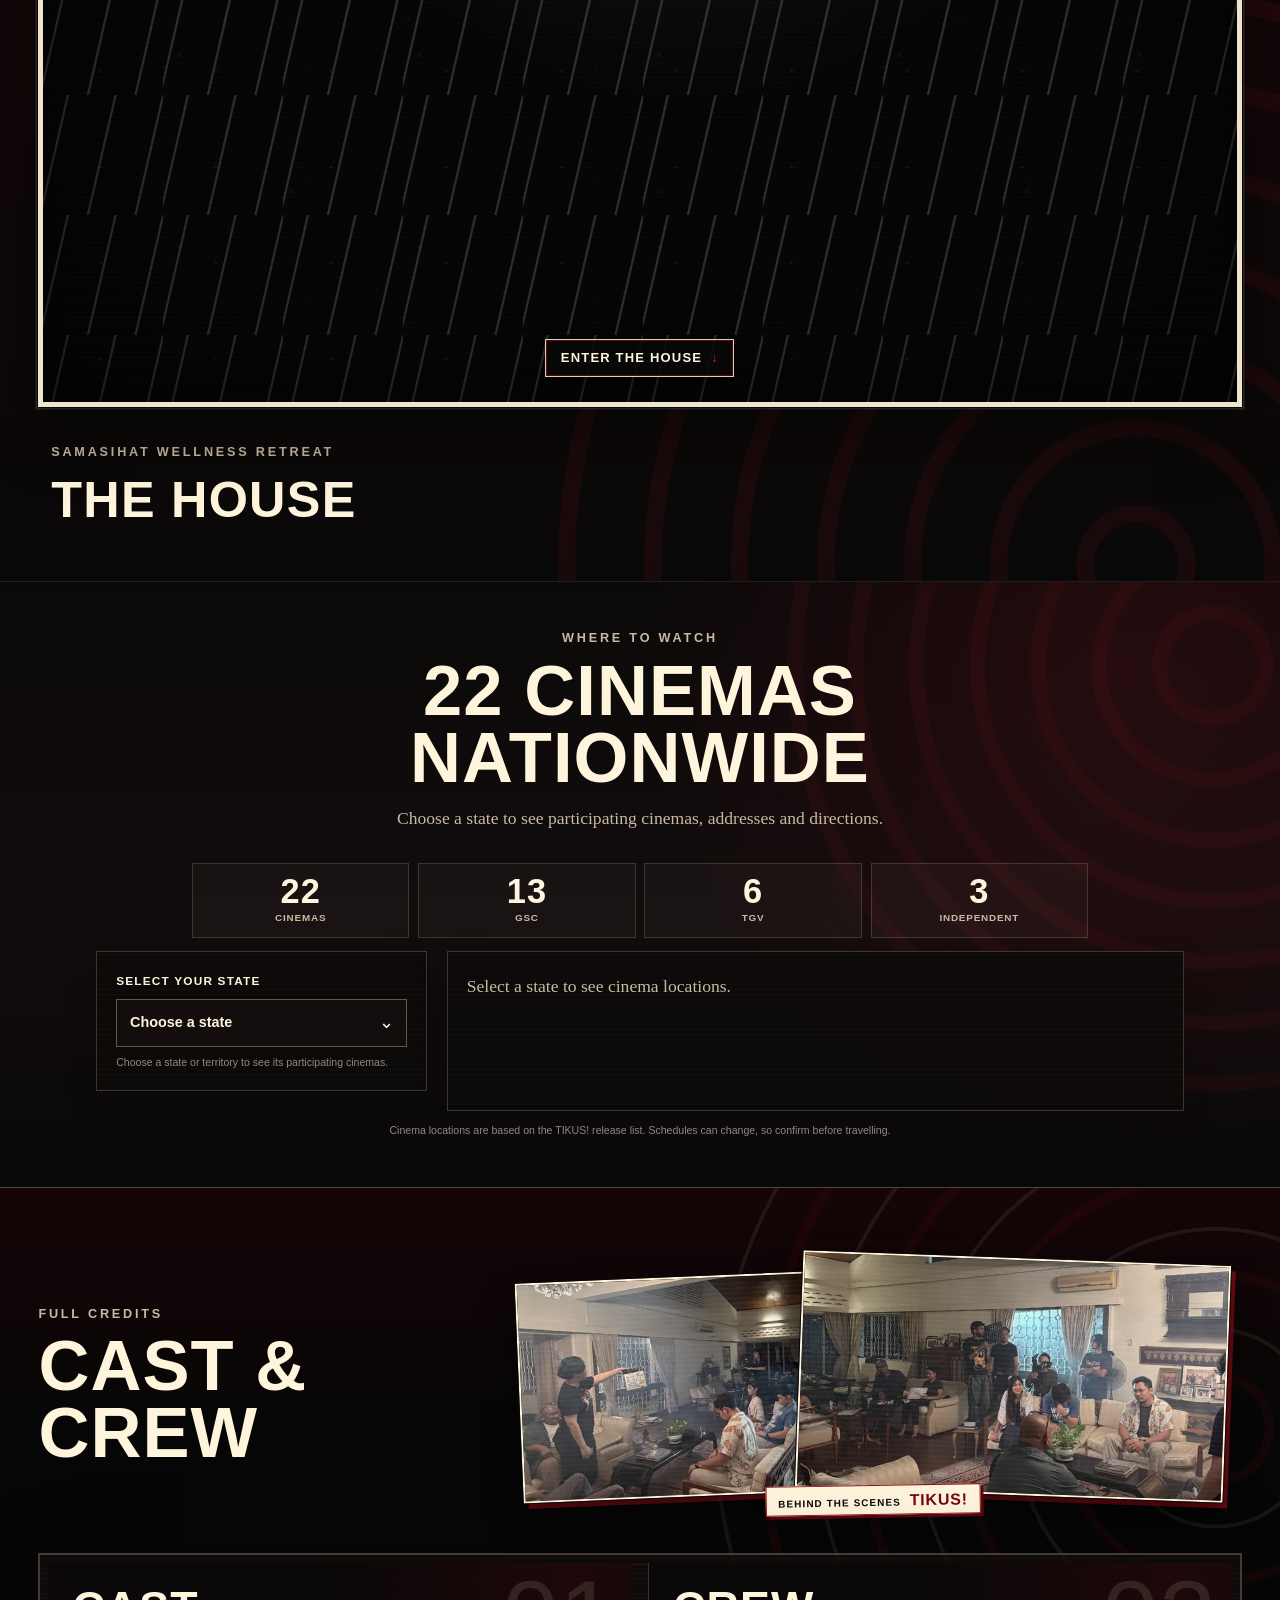
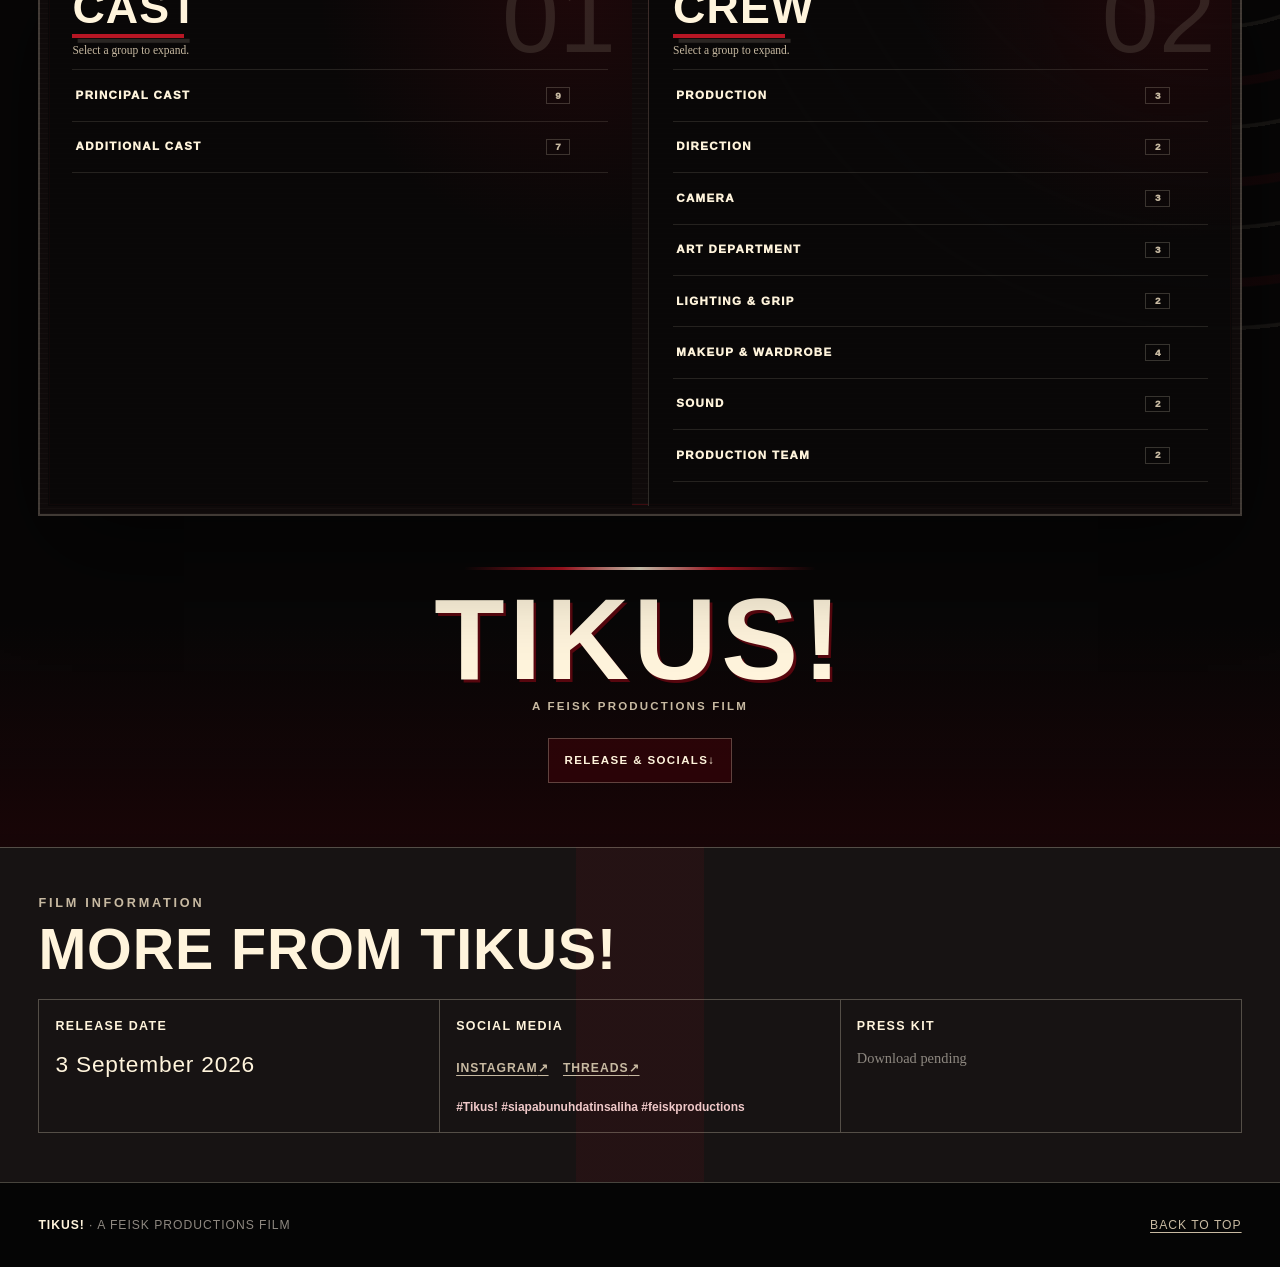
==== commit aead87dd: "V38" ====
--- a/index.html
+++ b/index.html
@@ -6,8 +6,8 @@
 <meta content="width=device-width, initial-scale=1, viewport-fit=cover" name="viewport"/>
 <meta content="#870b17" name="theme-color"/>
 <meta content="dark" name="color-scheme"/>
-<meta content="Enter Samasihat Wellness Retreat in the official interactive microsite for TIKUS, a Feisk Productions film." data-i18n-content="meta.description" name="description"/>
-<title>TIKUS — Official Film Microsite</title>
+<meta content="Enter Samasihat Wellness Retreat in the official interactive microsite for TIKUS!, a Feisk Productions film." data-i18n-content="meta.description" name="description"/>
+<title>TIKUS! — Official Film Microsite</title>
 <link as="image" href="assets/images/title/tikus-title-1200.webp" imagesizes="min(82vw, 74rem)" imagesrcset="assets/images/title/tikus-title-720.webp 720w, assets/images/title/tikus-title-1200.webp 1200w" rel="preload" type="image/webp"/>
 <link as="image" href="assets/images/scenes/samasihat-house-exterior-1600.avif" imagesizes="(max-width: 62rem) calc(100vw - 2rem), min(88vw, 100rem)" imagesrcset="assets/images/scenes/samasihat-house-exterior-960.avif 960w, assets/images/scenes/samasihat-house-exterior-1600.avif 1600w" rel="preload" type="image/avif"/>
 <script>try{const l=localStorage.getItem('tikus-language-v1');if(l==='ms'||l==='en'){document.documentElement.lang=l;document.documentElement.dataset.language=l;}}catch(e){}</script><link href="css/styles.css" rel="stylesheet"/>
@@ -37,7 +37,7 @@
 <button aria-controls="site-navigation" aria-expanded="false" aria-label="Open navigation menu" class="menu-toggle" data-menu-toggle data-i18n-aria-label="nav.open" type="button"><span aria-hidden="true" class="menu-toggle__icon"><i></i><i></i><i></i></span><span class="visually-hidden" data-i18n="nav.menu">Menu</span></button>
 <nav aria-label="Main navigation" class="site-navigation" data-i18n-aria-label="nav.label" data-site-navigation hidden id="site-navigation">
 <div class="site-navigation__inner">
-<p class="site-navigation__eyebrow" data-i18n="nav.explore">Explore TIKUS</p>
+<p class="site-navigation__eyebrow" data-i18n="nav.explore">Explore TIKUS!</p>
 <a data-nav-link data-i18n="nav.home" href="#main-content">Home</a>
 <a data-nav-link data-i18n="nav.trailer" href="#trailer">Trailer</a>
 <a data-nav-link data-i18n="nav.firstLook" href="#first-look">First Look</a>
@@ -62,7 +62,7 @@
 <h1 class="hero__title" id="hero-title">
 <picture>
 <source sizes="min(82vw, 74rem)" srcset="assets/images/title/tikus-title-720.webp 720w, assets/images/title/tikus-title-1200.webp 1200w" type="image/webp"/>
-<img alt="TIKUS" decoding="async" fetchpriority="high" height="392" sizes="min(82vw, 74rem)" src="assets/images/title/tikus-title-1200.png" srcset="assets/images/title/tikus-title-720.png 720w, assets/images/title/tikus-title-1200.png 1200w" width="1200"/>
+<img alt="TIKUS!" decoding="async" fetchpriority="high" height="392" sizes="min(82vw, 74rem)" src="assets/images/title/tikus-title-1200.png" srcset="assets/images/title/tikus-title-720.png 720w, assets/images/title/tikus-title-1200.png 1200w" width="1200"/>
 </picture>
 </h1>
 <p class="hero__headline" data-i18n="hero.headline">The weekend has only just begun.</p>
@@ -79,20 +79,20 @@
 <header class="section-heading trailer-section__heading">
 <p class="eyebrow" data-i18n="trailer.nowShowing">Now showing</p>
 <h2 data-i18n="trailer.heading" id="trailer-title">Watch the trailer</h2>
-<p data-i18n="trailer.description">Tune in to TIKUS through a television from another time. Playback begins only after you choose to watch.</p>
+<p data-i18n="trailer.description">Tune in to TIKUS! through a television from another time. Playback begins only after you choose to watch.</p>
 </header>
 <div aria-label="Retro television trailer player" class="retro-tv" data-i18n-aria-label="trailer.playerLabel">
 <div class="retro-tv__cabinet">
 <button aria-controls="trailer-dialog" aria-haspopup="dialog" class="retro-tv__screen" data-trailer-open="" type="button">
 <span aria-hidden="true" class="retro-tv__screen-art">
-<span class="retro-tv__signal">TIKUS</span>
+<span class="retro-tv__signal">TIKUS!</span>
 <span class="retro-tv__play-mark"></span>
 <span class="retro-tv__screen-label" data-i18n="trailer.playOfficial">Play official trailer</span>
 </span>
-<span class="visually-hidden" data-i18n="trailer.playOfficialAria">Play the official TIKUS trailer</span>
+<span class="visually-hidden" data-i18n="trailer.playOfficialAria">Play the official TIKUS! trailer</span>
 </button>
 <div aria-hidden="true" class="retro-tv__panel">
-<span class="retro-tv__brand">TIKUS<br/>VISION</span>
+<span class="retro-tv__brand">TIKUS!<br/>VISION</span>
 <span class="retro-tv__knob retro-tv__knob--channel"></span>
 <span class="retro-tv__knob retro-tv__knob--volume"></span>
 <span class="retro-tv__speaker"></span>
@@ -117,7 +117,7 @@
 <button aria-haspopup="dialog" aria-label="Open still 1 of 7 larger" class="gallery-feature__button" data-gallery-feature type="button">
 <picture>
 <source data-gallery-feature-webp sizes="(max-width: 48rem) calc(100vw - 2rem), min(88vw, 78rem)" srcset="assets/images/gallery/tikus-first-look-1-960.webp 960w, assets/images/gallery/tikus-first-look-1-1600.webp 1600w" type="image/webp"/>
-<img alt="TIKUS first-look film still." data-gallery-feature-image decoding="async" height="900" loading="lazy" sizes="(max-width: 48rem) calc(100vw - 2rem), min(88vw, 78rem)" src="assets/images/gallery/tikus-first-look-1-1600.jpg" srcset="assets/images/gallery/tikus-first-look-1-960.jpg 960w, assets/images/gallery/tikus-first-look-1-1600.jpg 1600w" width="1600"/>
+<img alt="TIKUS! first-look film still." data-gallery-feature-image decoding="async" height="900" loading="lazy" sizes="(max-width: 48rem) calc(100vw - 2rem), min(88vw, 78rem)" src="assets/images/gallery/tikus-first-look-1-1600.jpg" srcset="assets/images/gallery/tikus-first-look-1-960.jpg 960w, assets/images/gallery/tikus-first-look-1-1600.jpg 1600w" width="1600"/>
 </picture>
 <span aria-hidden="true" class="gallery-feature__shade"></span>
 <span class="gallery-feature__counter" data-gallery-counter>01 / 07</span>
@@ -126,7 +126,7 @@
 <button aria-label="Previous film still" class="gallery-arrow gallery-arrow--previous" data-gallery-prev data-i18n-aria-label="gallery.previous" type="button"><span aria-hidden="true">‹</span></button>
 <button aria-label="Next film still" class="gallery-arrow gallery-arrow--next" data-gallery-next data-i18n-aria-label="gallery.next" type="button"><span aria-hidden="true">›</span></button>
 </div>
-<div aria-label="TIKUS film still thumbnails" class="gallery-filmstrip" data-gallery-strip data-i18n-aria-label="gallery.filmstrip" role="group"></div>
+<div aria-label="TIKUS! film still thumbnails" class="gallery-filmstrip" data-gallery-strip data-i18n-aria-label="gallery.filmstrip" role="group"></div>
 <p aria-atomic="true" aria-live="polite" class="visually-hidden" data-gallery-status></p>
 </div>
 <a class="gallery-section__continue" href="#film-overview"><span data-i18n="gallery.filmOverview">Film overview</span><span aria-hidden="true">↓</span></a>
@@ -135,19 +135,19 @@
 <div aria-hidden="true" class="film-overview__rings"></div>
 <header class="section-heading film-overview__heading">
 <p class="eyebrow" data-i18n="overview.eyebrow">Film information</p>
-<h2 data-i18n="overview.heading" id="film-overview-title">TIKUS</h2>
+<h2 data-i18n="overview.heading" id="film-overview-title">TIKUS!</h2>
 </header>
 <div class="film-overview__card">
 <figure class="film-overview__poster">
 <picture>
 <source sizes="(max-width: 48rem) min(76vw, 30rem), 20rem" srcset="assets/images/poster/tikus-official-poster-480.webp 480w, assets/images/poster/tikus-official-poster-670.webp 670w" type="image/webp"/>
-<img alt="Official TIKUS film poster in a distressed red, black and warm paper collage style." data-i18n-alt="overview.posterAlt" decoding="async" height="992" loading="lazy" sizes="(max-width: 48rem) min(76vw, 30rem), 20rem" src="assets/images/poster/tikus-official-poster-670.jpg" srcset="assets/images/poster/tikus-official-poster-480.jpg 480w, assets/images/poster/tikus-official-poster-670.jpg 670w" width="670"/>
+<img alt="Official TIKUS! film poster in a distressed red, black and warm paper collage style." data-i18n-alt="overview.posterAlt" decoding="async" height="992" loading="lazy" sizes="(max-width: 48rem) min(76vw, 30rem), 20rem" src="assets/images/poster/tikus-official-poster-670.jpg" srcset="assets/images/poster/tikus-official-poster-480.jpg 480w, assets/images/poster/tikus-official-poster-670.jpg 670w" width="670"/>
 </picture>
 </figure>
 <div class="film-overview__content">
 <p class="film-overview__synopsis" data-i18n="overview.synopsis">A group of guests attending a ‘healing’ programme at a wellness retreat find themselves trapped in an isolated house after a heavy rainstorm. Tensions escalate when one of their number is murdered and it becomes clear that the murderer is definitely not going to stop at one victim.</p>
 <div class="film-overview__primary-link">
-<a aria-label="Open the TIKUS page on IMDb in a new tab" class="film-overview__button" data-i18n-aria-label="overview.imdbAria" href="https://www.imdb.com/title/tt43730956/" rel="noopener noreferrer" target="_blank"><span data-i18n="overview.imdb">View on IMDb</span><span aria-hidden="true">↗</span></a>
+<a aria-label="Open the TIKUS! page on IMDb in a new tab" class="film-overview__button" data-i18n-aria-label="overview.imdbAria" href="https://www.imdb.com/title/tt43730956/" rel="noopener noreferrer" target="_blank"><span data-i18n="overview.imdb">View on IMDb</span><span aria-hidden="true">↗</span></a>
 </div>
 <dl class="film-overview__credits">
 <div><dt data-i18n="overview.director">Director</dt><dd>Ellina Abdul Majid</dd></div>
@@ -185,13 +185,13 @@
 <figure class="filmmakers-collage">
 <picture class="filmmakers-photo filmmakers-photo--monitor">
 <source type="image/webp" srcset="assets/images/editorial/filmmakers-monitor-640.webp 640w, assets/images/editorial/filmmakers-monitor-960.webp 960w"/>
-<img src="assets/images/editorial/filmmakers-monitor-960.jpg" srcset="assets/images/editorial/filmmakers-monitor-640.jpg 640w, assets/images/editorial/filmmakers-monitor-960.jpg 960w" sizes="(max-width: 44rem) 50vw, 46vw" width="756" height="960" loading="lazy" decoding="async" alt="Behind-the-scenes photograph of a production monitor, screenplay pages, coffee cup and teddy bear during the making of TIKUS." data-i18n-alt="director.photoMonitorAlt"/>
+<img src="assets/images/editorial/filmmakers-monitor-960.jpg" srcset="assets/images/editorial/filmmakers-monitor-640.jpg 640w, assets/images/editorial/filmmakers-monitor-960.jpg 960w" sizes="(max-width: 44rem) 50vw, 46vw" width="756" height="960" loading="lazy" decoding="async" alt="Behind-the-scenes photograph of a production monitor, screenplay pages, coffee cup and teddy bear during the making of TIKUS!." data-i18n-alt="director.photoMonitorAlt"/>
 </picture>
 <picture class="filmmakers-photo filmmakers-photo--family">
 <source type="image/webp" srcset="assets/images/editorial/filmmakers-family-640.webp 640w, assets/images/editorial/filmmakers-family-960.webp 960w"/>
-<img src="assets/images/editorial/filmmakers-family-960.jpg" srcset="assets/images/editorial/filmmakers-family-640.jpg 640w, assets/images/editorial/filmmakers-family-960.jpg 960w" sizes="(max-width: 44rem) 50vw, 46vw" width="960" height="1280" loading="lazy" decoding="async" alt="Behind-the-scenes photograph of members of the TIKUS creative team seated together with screenplay pages." data-i18n-alt="director.photoFamilyAlt"/>
-</picture>
-<figcaption><strong>TIKUS</strong></figcaption>
+<img src="assets/images/editorial/filmmakers-family-960.jpg" srcset="assets/images/editorial/filmmakers-family-640.jpg 640w, assets/images/editorial/filmmakers-family-960.jpg 960w" sizes="(max-width: 44rem) 50vw, 46vw" width="960" height="1280" loading="lazy" decoding="async" alt="Behind-the-scenes photograph of members of the TIKUS! creative team seated together with screenplay pages." data-i18n-alt="director.photoFamilyAlt"/>
+</picture>
+<figcaption><strong>TIKUS!</strong></figcaption>
 </figure>
 <div class="filmmakers-copy">
 <article class="director-intention__card">
@@ -310,7 +310,7 @@
 <h2 data-i18n="cinema.heading" id="cinema-title">22 cinemas nationwide</h2>
 <p data-i18n="cinema.intro">Choose a state to see participating cinemas, addresses and directions.</p>
 </header>
-<div aria-label="TIKUS cinema release network: 22 cinemas, 13 GSC, 6 TGV and 3 independent cinemas" class="cinema-stats" data-i18n-aria-label="cinema.statsLabel">
+<div aria-label="TIKUS! cinema release network: 22 cinemas, 13 GSC, 6 TGV and 3 independent cinemas" class="cinema-stats" data-i18n-aria-label="cinema.statsLabel">
 <div><strong>22</strong><span data-i18n="cinema.cinemas">Cinemas</span></div>
 <div><strong>13</strong><span>GSC</span></div>
 <div><strong>6</strong><span>TGV</span></div>
@@ -330,7 +330,7 @@
 </div>
 <p aria-atomic="true" aria-live="polite" class="visually-hidden" data-cinema-status></p>
 </div>
-<p class="cinema-section__disclaimer" data-i18n="cinema.disclaimer">Cinema locations are based on the TIKUS release list. Schedules can change, so confirm before travelling.</p>
+<p class="cinema-section__disclaimer" data-i18n="cinema.disclaimer">Cinema locations are based on the TIKUS! release list. Schedules can change, so confirm before travelling.</p>
 </section>
 <section aria-labelledby="credits-title" class="credits-section" id="credits">
 <div aria-hidden="true" class="credits-section__rings"></div>
@@ -338,18 +338,17 @@
 <header class="section-heading credits-section__heading">
 <p class="eyebrow" data-i18n="credits.eyebrow">Full credits</p>
 <h2 data-i18n="credits.heading" id="credits-title">Cast &amp; Crew</h2>
-<p data-i18n="credits.intro">The people in front of and behind the camera who brought TIKUS to life.</p>
 </header>
 <figure class="credits-photo-collage">
 <picture class="credits-photo credits-photo--one">
 <source type="image/webp" srcset="assets/images/crew/tikus-bts-1-640.webp 640w, assets/images/crew/tikus-bts-1-960.webp 960w" sizes="(max-width: 48rem) 60vw, 34rem"/>
-<img src="assets/images/crew/tikus-bts-1-960.jpg" srcset="assets/images/crew/tikus-bts-1-640.jpg 640w, assets/images/crew/tikus-bts-1-960.jpg 960w" sizes="(max-width: 48rem) 60vw, 34rem" width="960" height="1280" loading="lazy" decoding="async" alt="Behind-the-scenes photograph of the TIKUS cast and crew filming in the sitting room." data-i18n-alt="credits.btsAltOne"/>
+<img src="assets/images/crew/tikus-bts-1-960.jpg" srcset="assets/images/crew/tikus-bts-1-640.jpg 640w, assets/images/crew/tikus-bts-1-960.jpg 960w" sizes="(max-width: 48rem) 60vw, 34rem" width="960" height="1280" loading="lazy" decoding="async" alt="Behind-the-scenes photograph of the TIKUS! cast and crew filming in the sitting room." data-i18n-alt="credits.btsAltOne"/>
 </picture>
 <picture class="credits-photo credits-photo--two">
 <source type="image/webp" srcset="assets/images/crew/tikus-bts-2-640.webp 640w, assets/images/crew/tikus-bts-2-960.webp 960w" sizes="(max-width: 48rem) 60vw, 34rem"/>
-<img src="assets/images/crew/tikus-bts-2-960.jpg" srcset="assets/images/crew/tikus-bts-2-640.jpg 640w, assets/images/crew/tikus-bts-2-960.jpg 960w" sizes="(max-width: 48rem) 60vw, 34rem" width="960" height="1280" loading="lazy" decoding="async" alt="Behind-the-scenes photograph of the TIKUS production team preparing a sitting-room scene." data-i18n-alt="credits.btsAltTwo"/>
-</picture>
-<figcaption><span data-i18n="credits.bts">Behind the scenes</span><strong>TIKUS</strong></figcaption>
+<img src="assets/images/crew/tikus-bts-2-960.jpg" srcset="assets/images/crew/tikus-bts-2-640.jpg 640w, assets/images/crew/tikus-bts-2-960.jpg 960w" sizes="(max-width: 48rem) 60vw, 34rem" width="960" height="1280" loading="lazy" decoding="async" alt="Behind-the-scenes photograph of the TIKUS! production team preparing a sitting-room scene." data-i18n-alt="credits.btsAltTwo"/>
+</picture>
+<figcaption><span data-i18n="credits.bts">Behind the scenes</span><strong>TIKUS!</strong></figcaption>
 </figure>
 </div>
 <div class="credits-programme">
@@ -457,7 +456,7 @@
 </div>
 <div class="credits-closing">
 <span class="credits-closing__rule" aria-hidden="true"></span>
-<strong>TIKUS</strong>
+<strong>TIKUS!</strong>
 <span data-i18n="site.feiskFilm">A Feisk Productions film</span>
 <a href="#more-from-tikus"><span data-i18n="credits.release">Release &amp; Socials</span><span aria-hidden="true"> ↓</span></a>
 </div>
@@ -466,7 +465,7 @@
 <div class="pending-material__inner">
 <header>
 <p class="eyebrow" data-i18n="film.eyebrow">Film information</p>
-<h2 data-i18n="film.heading" id="pending-title">More from TIKUS</h2>
+<h2 data-i18n="film.heading" id="pending-title">More from TIKUS!</h2>
 </header>
 <dl class="pending-grid">
 <div>
@@ -492,7 +491,7 @@
 </section>
 </main>
 <footer class="site-footer" data-dialog-inert="">
-<p><strong>TIKUS</strong> · <span data-i18n="site.feiskFilm">A Feisk Productions film</span></p>
+<p><strong>TIKUS!</strong> · <span data-i18n="site.feiskFilm">A Feisk Productions film</span></p>
 <a data-i18n="footer.backTop" href="#main-content">Back to top</a>
 </footer>
 <dialog aria-describedby="trailer-dialog-description" aria-labelledby="trailer-dialog-title" class="trailer-dialog" id="trailer-dialog">
@@ -500,15 +499,15 @@
 <header class="trailer-dialog__header">
 <div>
 <p class="eyebrow" data-i18n="trailer.official">Official trailer</p>
-<h2 id="trailer-dialog-title" tabindex="-1">TIKUS</h2>
-<p class="visually-hidden" data-i18n="trailer.dialogDescription" id="trailer-dialog-description">YouTube video player for the official TIKUS trailer.</p>
+<h2 id="trailer-dialog-title" tabindex="-1">TIKUS!</h2>
+<p class="visually-hidden" data-i18n="trailer.dialogDescription" id="trailer-dialog-description">YouTube video player for the official TIKUS! trailer.</p>
 </div>
 <button aria-label="Close trailer" class="trailer-dialog__close" data-i18n-aria-label="trailer.close" data-trailer-close="" type="button">
 <span aria-hidden="true">×</span>
 </button>
 </header>
 <div class="trailer-dialog__player">
-<iframe allow="accelerometer; clipboard-write; encrypted-media; gyroscope; picture-in-picture; web-share" allowfullscreen="" data-i18n-title="trailer.frameTitle" data-trailer-frame="" referrerpolicy="strict-origin-when-cross-origin" title="Official TIKUS trailer"></iframe>
+<iframe allow="accelerometer; clipboard-write; encrypted-media; gyroscope; picture-in-picture; web-share" allowfullscreen="" data-i18n-title="trailer.frameTitle" data-trailer-frame="" referrerpolicy="strict-origin-when-cross-origin" title="Official TIKUS! trailer"></iframe>
 </div>
 <p class="trailer-dialog__fallback">
 <a data-i18n="trailer.watchYoutube" data-trailer-link="" href="https://youtu.be/zP-A0q7aVko?si=QxKsNnZaPQ3ciYJk" rel="noopener noreferrer" target="_blank">Watch directly on YouTube</a>
@@ -519,9 +518,9 @@
 <article class="gallery-dialog__surface">
 <header class="gallery-dialog__header">
 <div>
-<p class="eyebrow" data-i18n="gallery.dialogEyebrow">TIKUS film stills</p>
+<p class="eyebrow" data-i18n="gallery.dialogEyebrow">TIKUS! film stills</p>
 <h2 data-i18n="gallery.heading" id="gallery-dialog-title">FIRST LOOK</h2>
-<p class="visually-hidden" data-i18n="gallery.dialogDescription" id="gallery-dialog-description">Fullscreen gallery of TIKUS film stills. Use the previous and next buttons or the left and right arrow keys to browse.</p>
+<p class="visually-hidden" data-i18n="gallery.dialogDescription" id="gallery-dialog-description">Fullscreen gallery of TIKUS! film stills. Use the previous and next buttons or the left and right arrow keys to browse.</p>
 </div>
 <button aria-label="Close first look gallery" class="gallery-dialog__close" data-gallery-close data-i18n-aria-label="gallery.close" type="button"><span aria-hidden="true">×</span></button>
 </header>
@@ -529,7 +528,7 @@
 <button aria-label="Previous film still" class="gallery-dialog__arrow gallery-dialog__arrow--previous" data-gallery-dialog-prev data-i18n-aria-label="gallery.previous" type="button"><span aria-hidden="true">‹</span></button>
 <picture>
 <source data-gallery-dialog-webp sizes="92vw" srcset="assets/images/gallery/tikus-first-look-1-960.webp 960w, assets/images/gallery/tikus-first-look-1-1600.webp 1600w" type="image/webp"/>
-<img alt="TIKUS first-look film still." data-gallery-dialog-image decoding="async" height="900" sizes="92vw" src="assets/images/gallery/tikus-first-look-1-1600.jpg" srcset="assets/images/gallery/tikus-first-look-1-960.jpg 960w, assets/images/gallery/tikus-first-look-1-1600.jpg 1600w" width="1600"/>
+<img alt="TIKUS! first-look film still." data-gallery-dialog-image decoding="async" height="900" sizes="92vw" src="assets/images/gallery/tikus-first-look-1-1600.jpg" srcset="assets/images/gallery/tikus-first-look-1-960.jpg 960w, assets/images/gallery/tikus-first-look-1-1600.jpg 1600w" width="1600"/>
 </picture>
 <button aria-label="Next film still" class="gallery-dialog__arrow gallery-dialog__arrow--next" data-gallery-dialog-next data-i18n-aria-label="gallery.next" type="button"><span aria-hidden="true">›</span></button>
 </div>
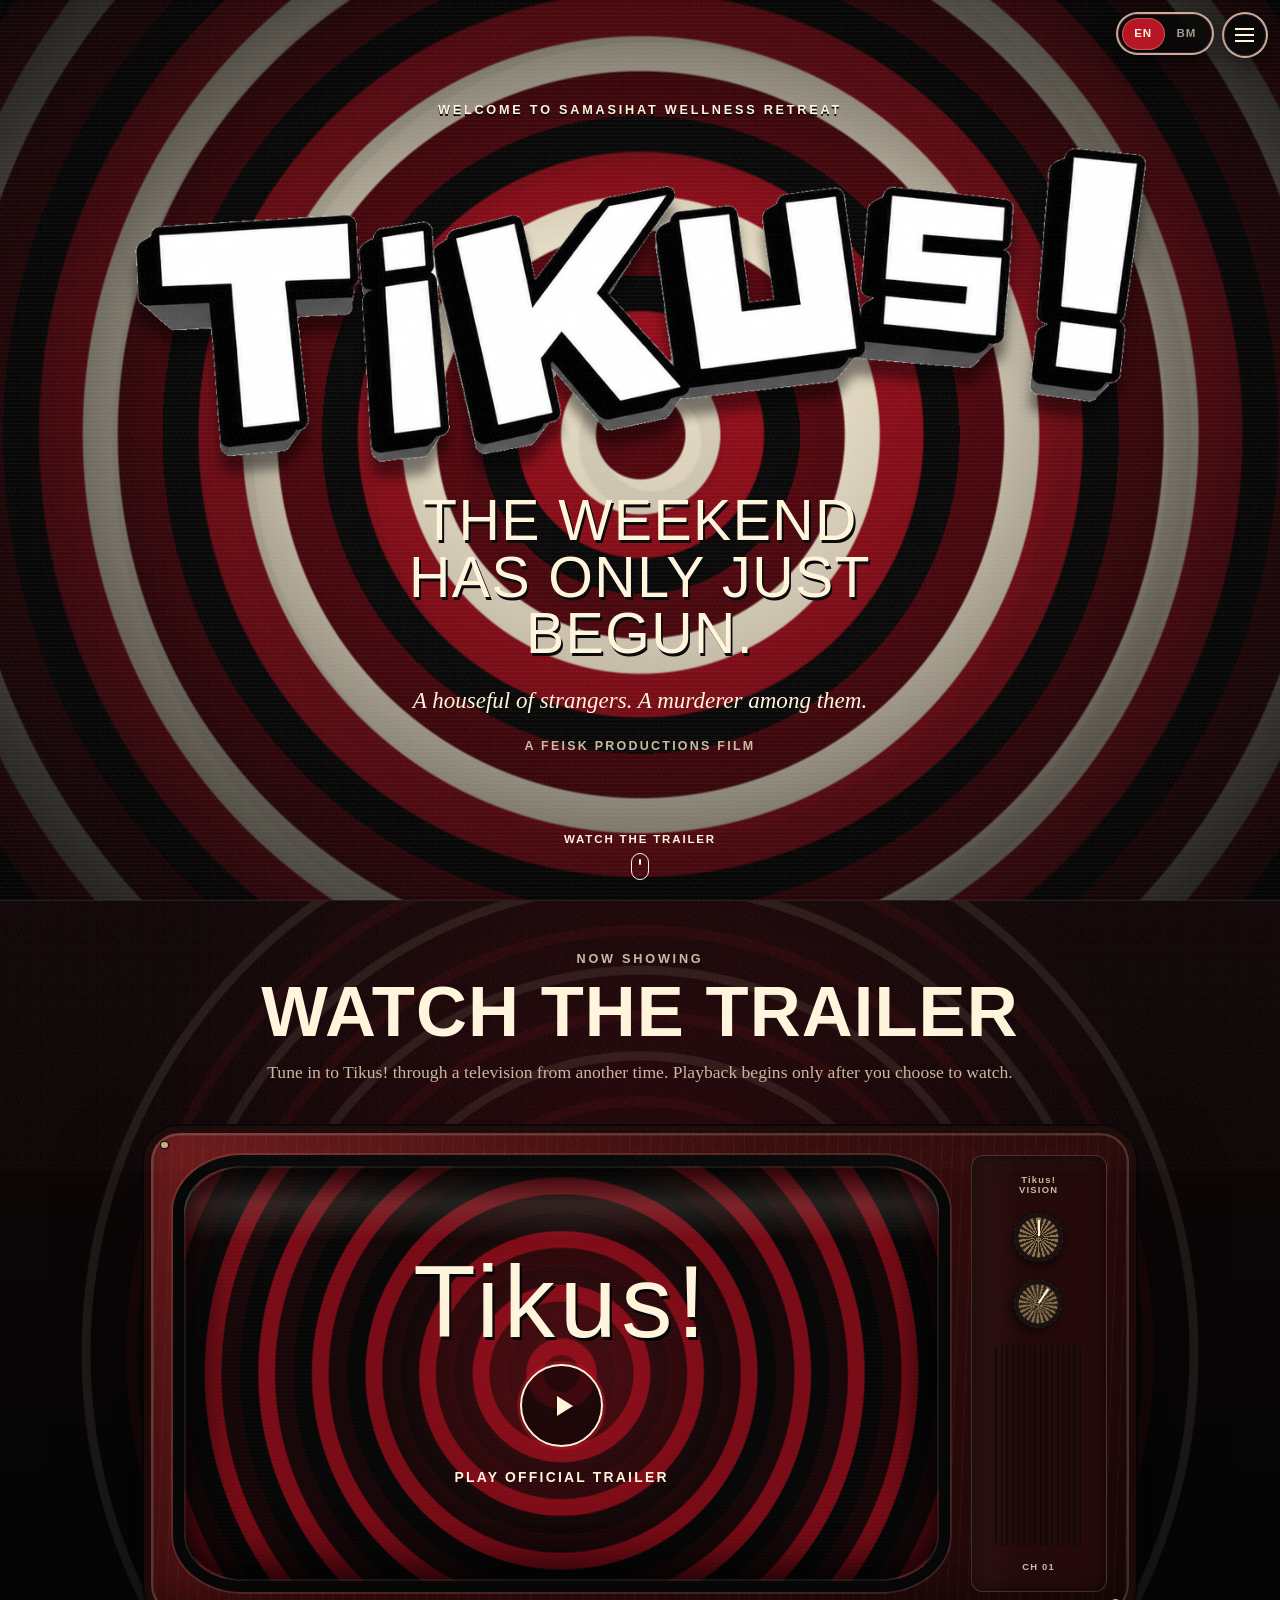
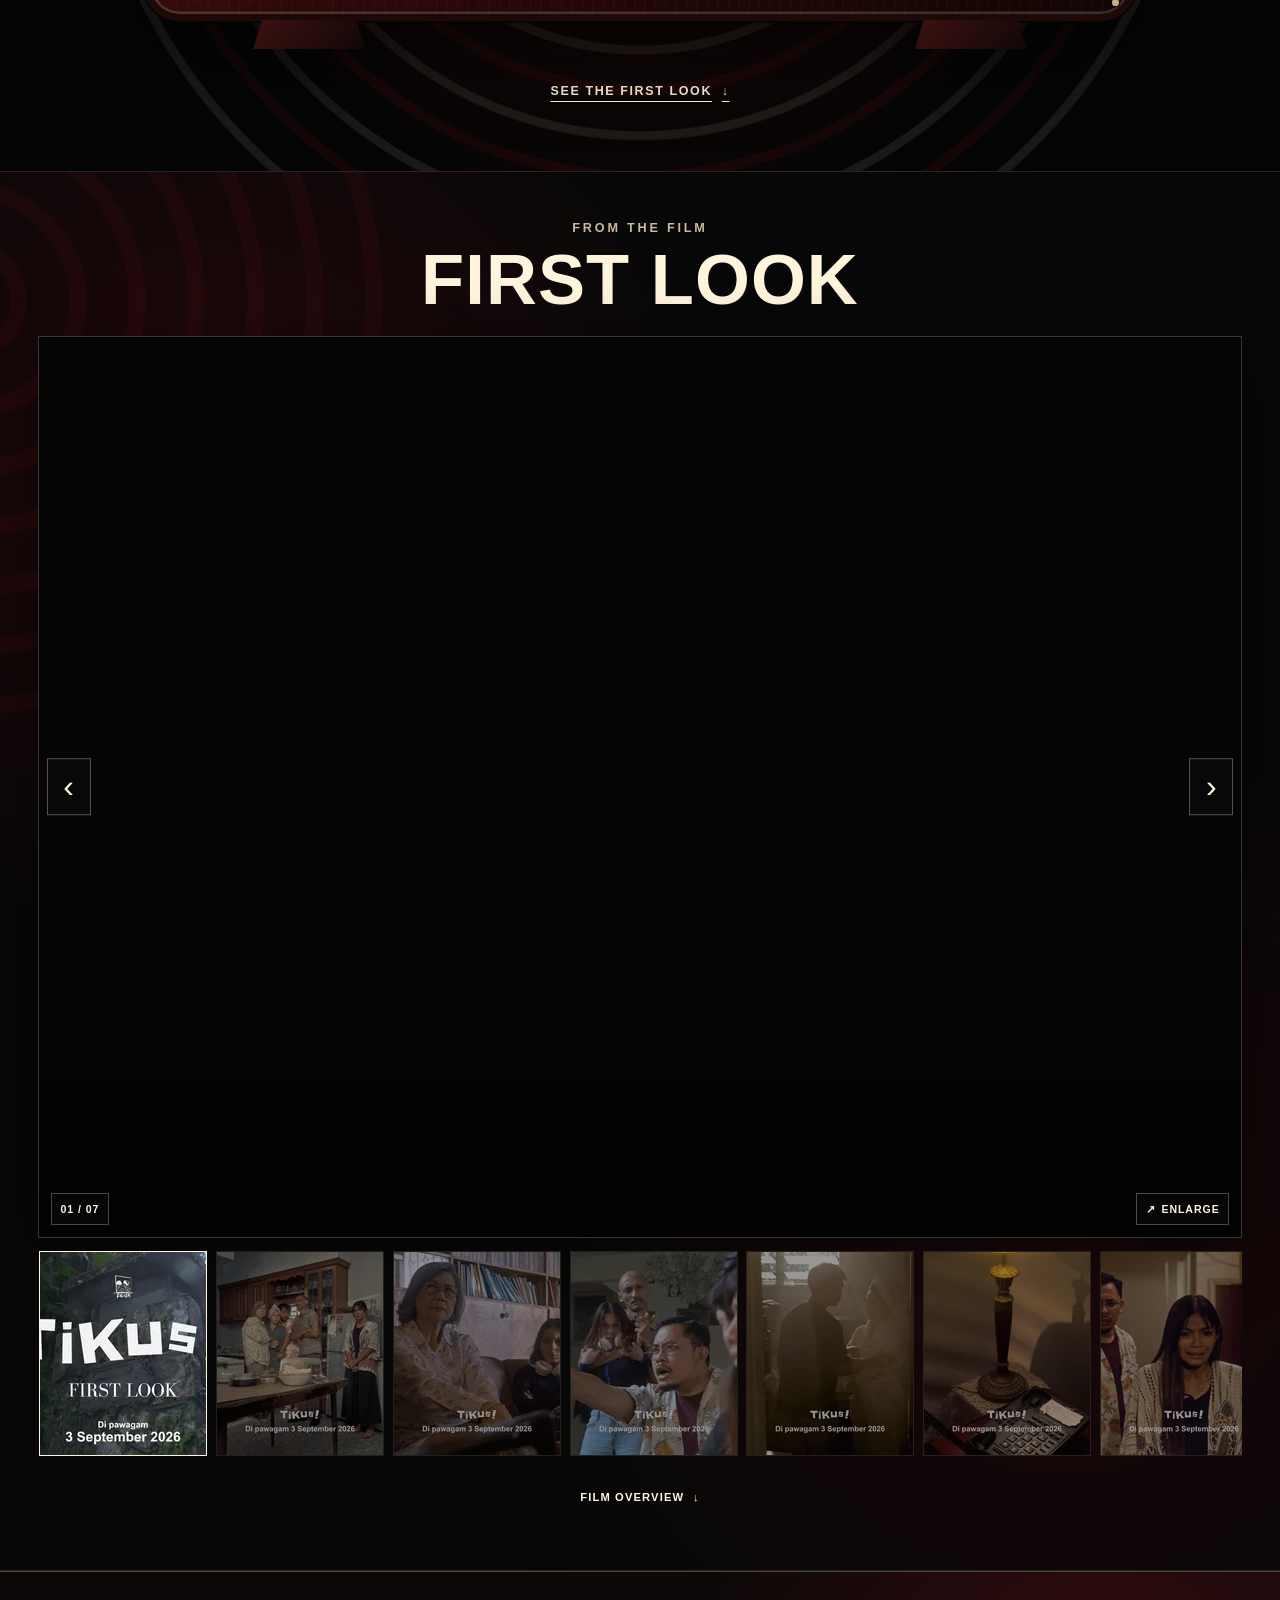
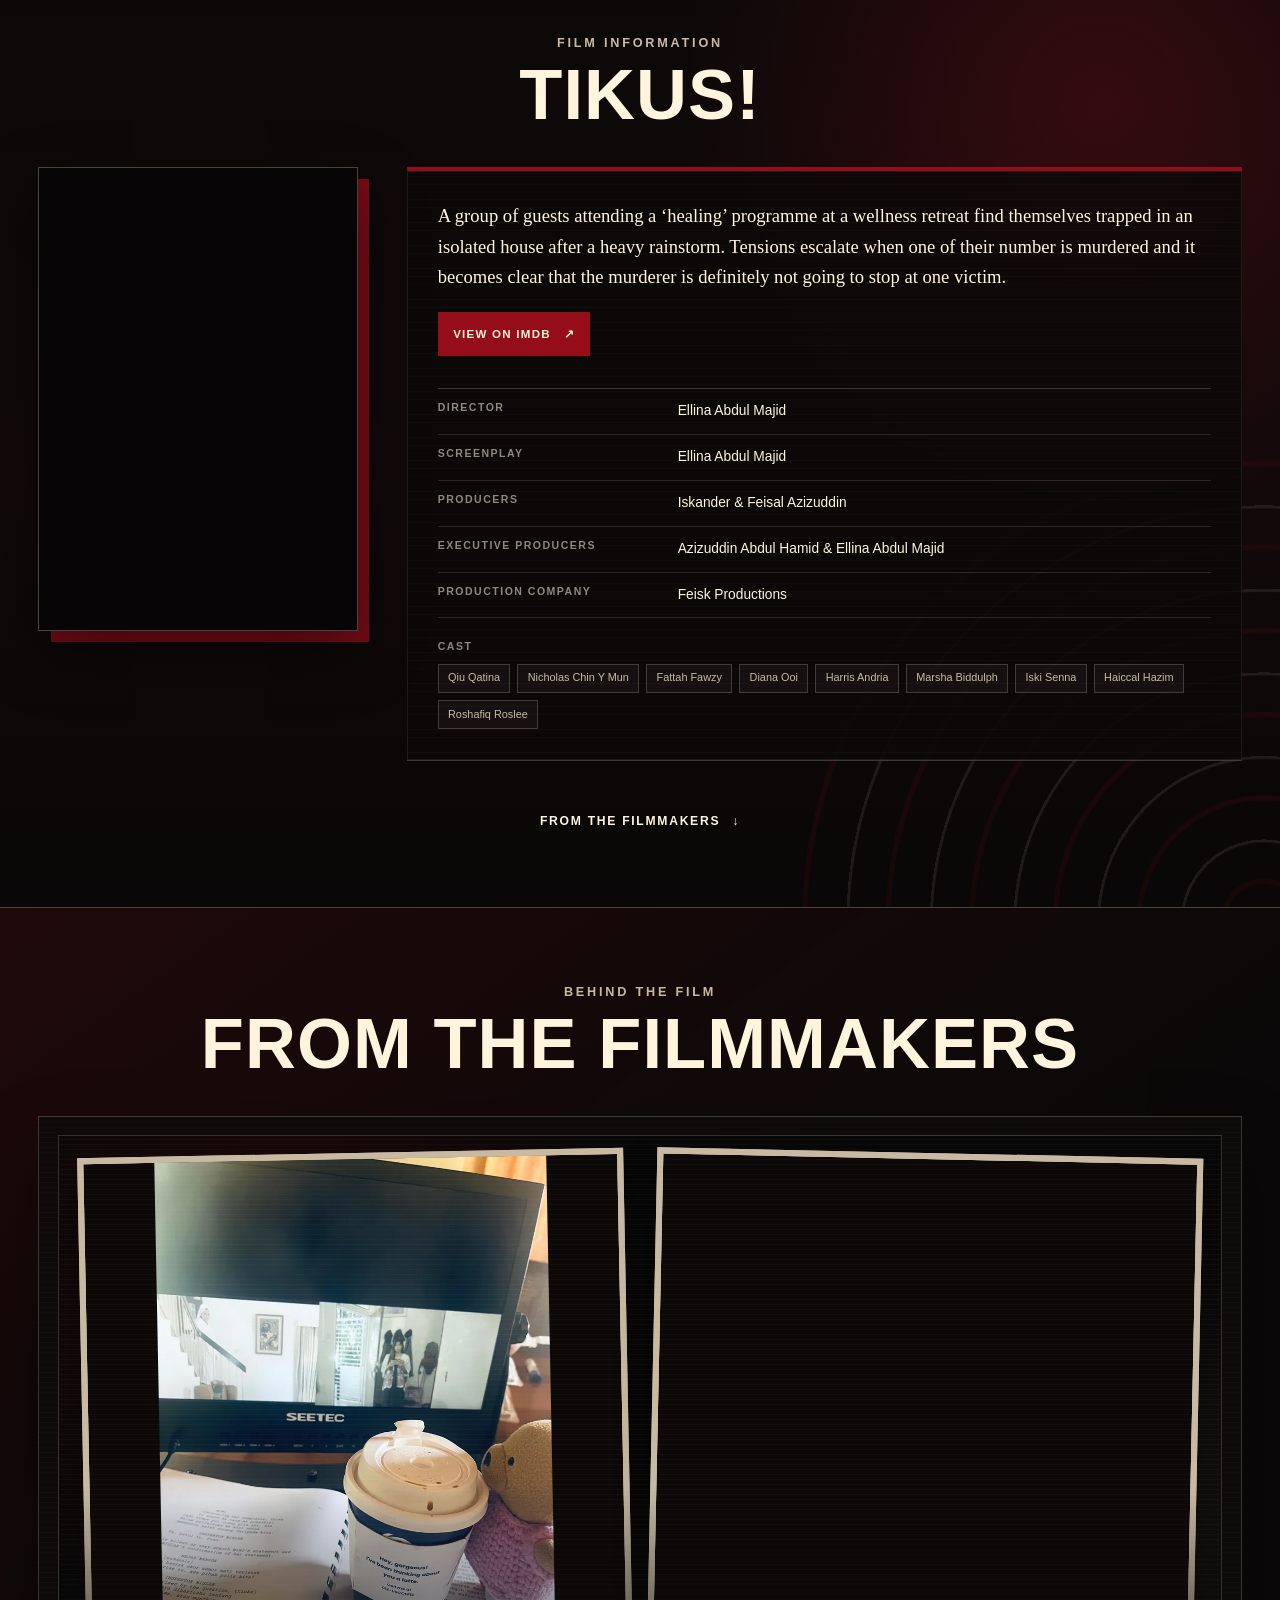
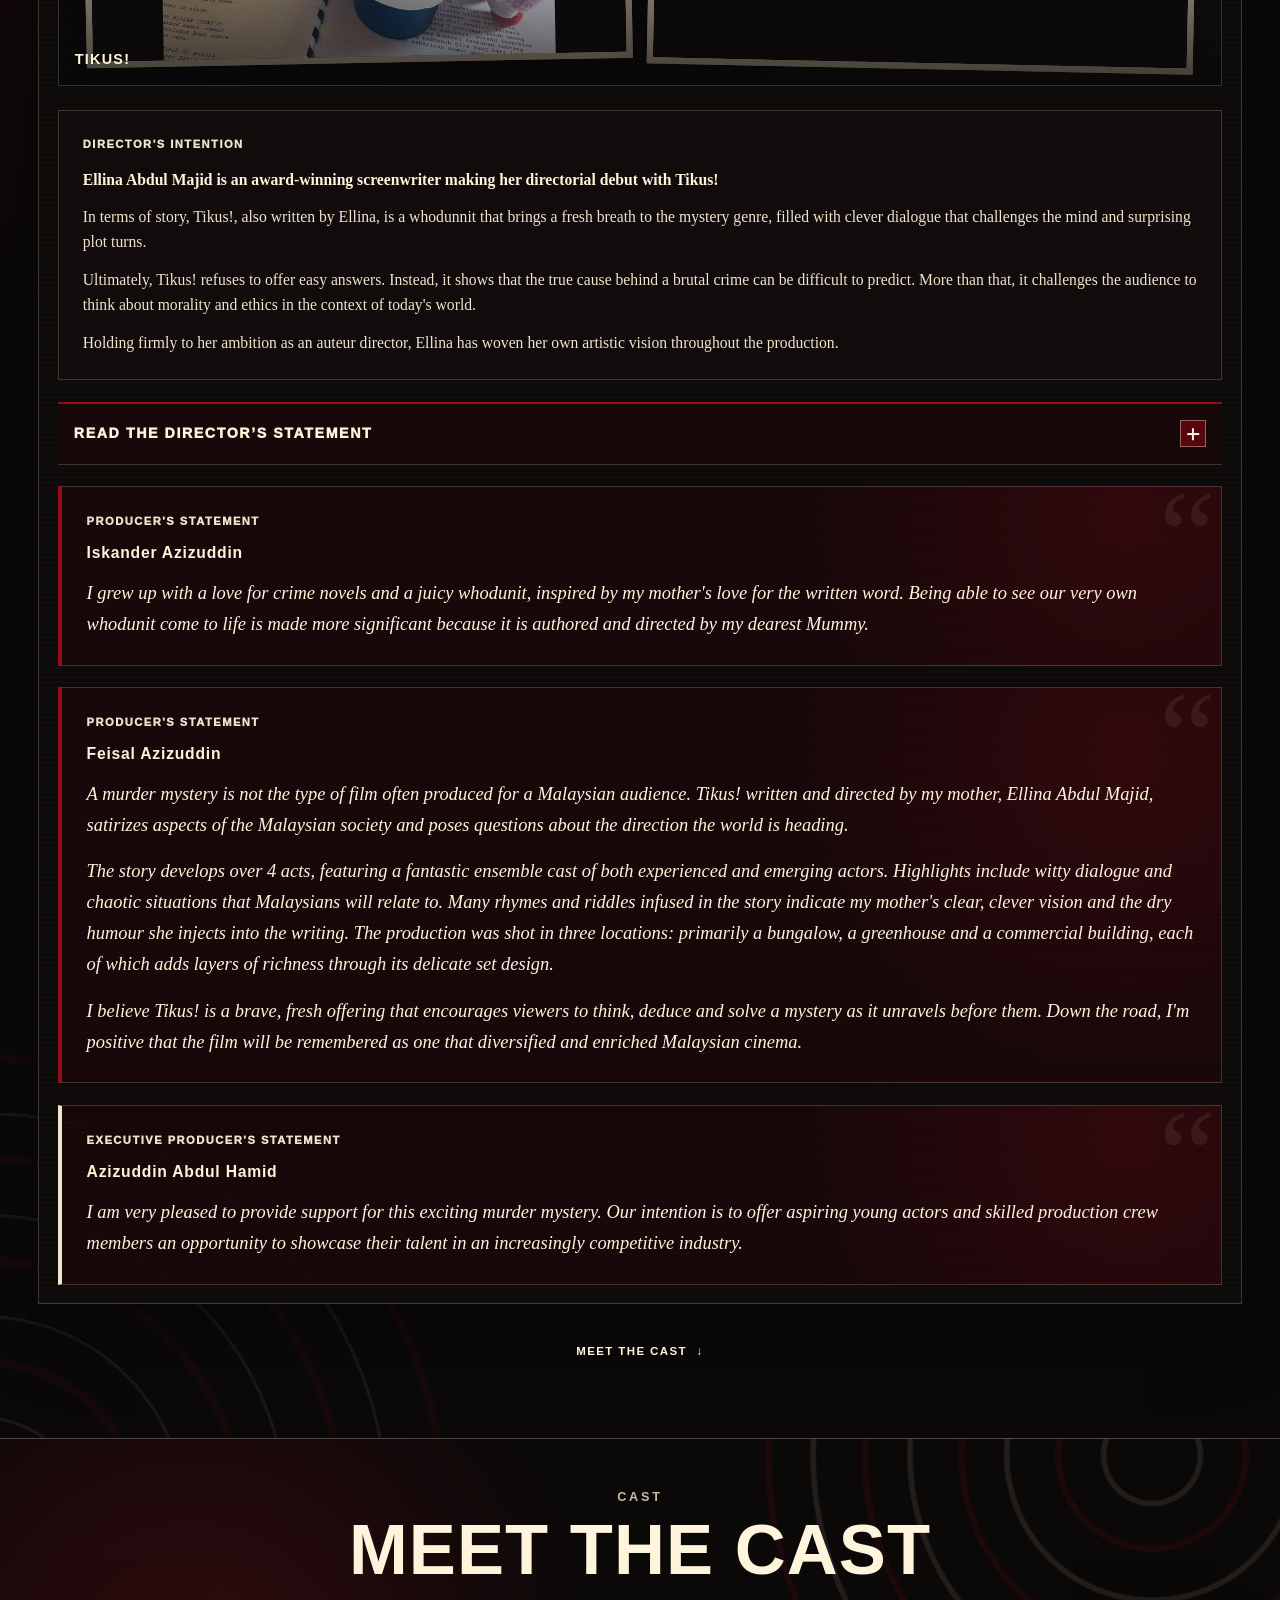
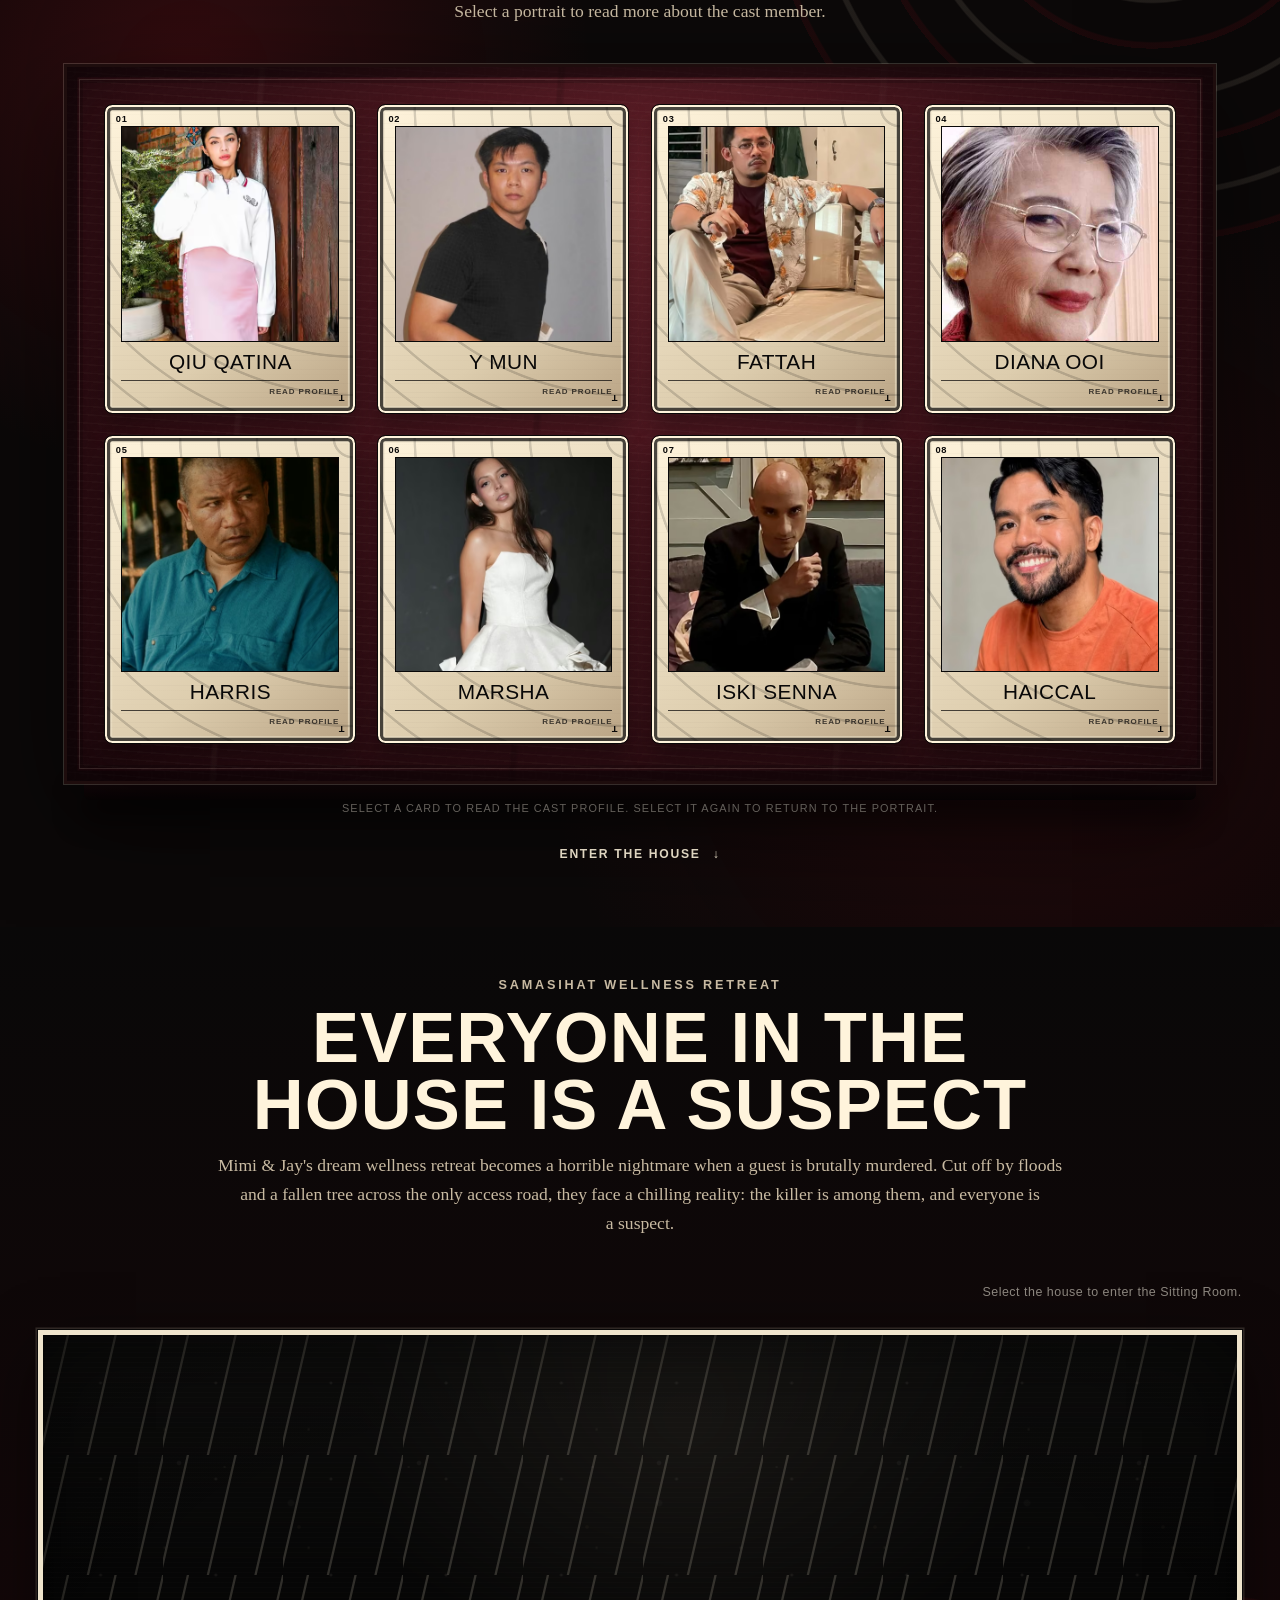
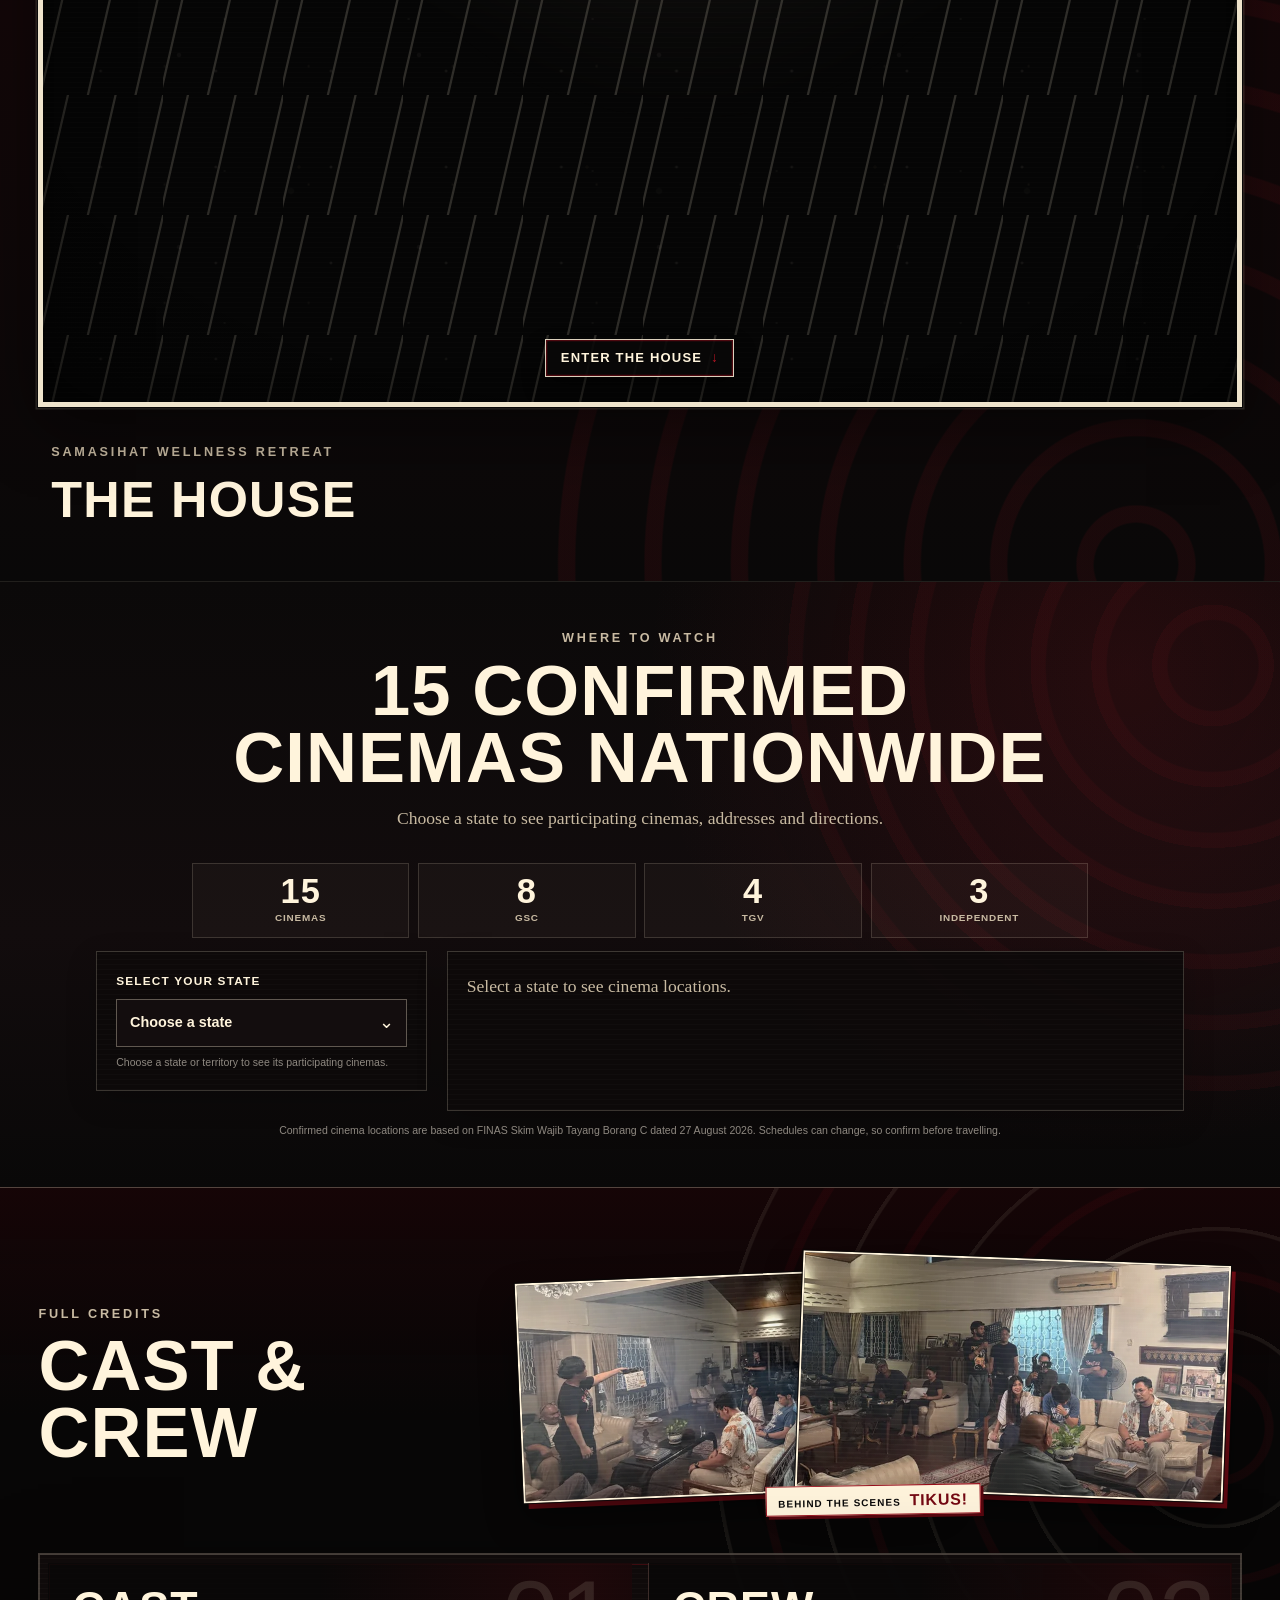
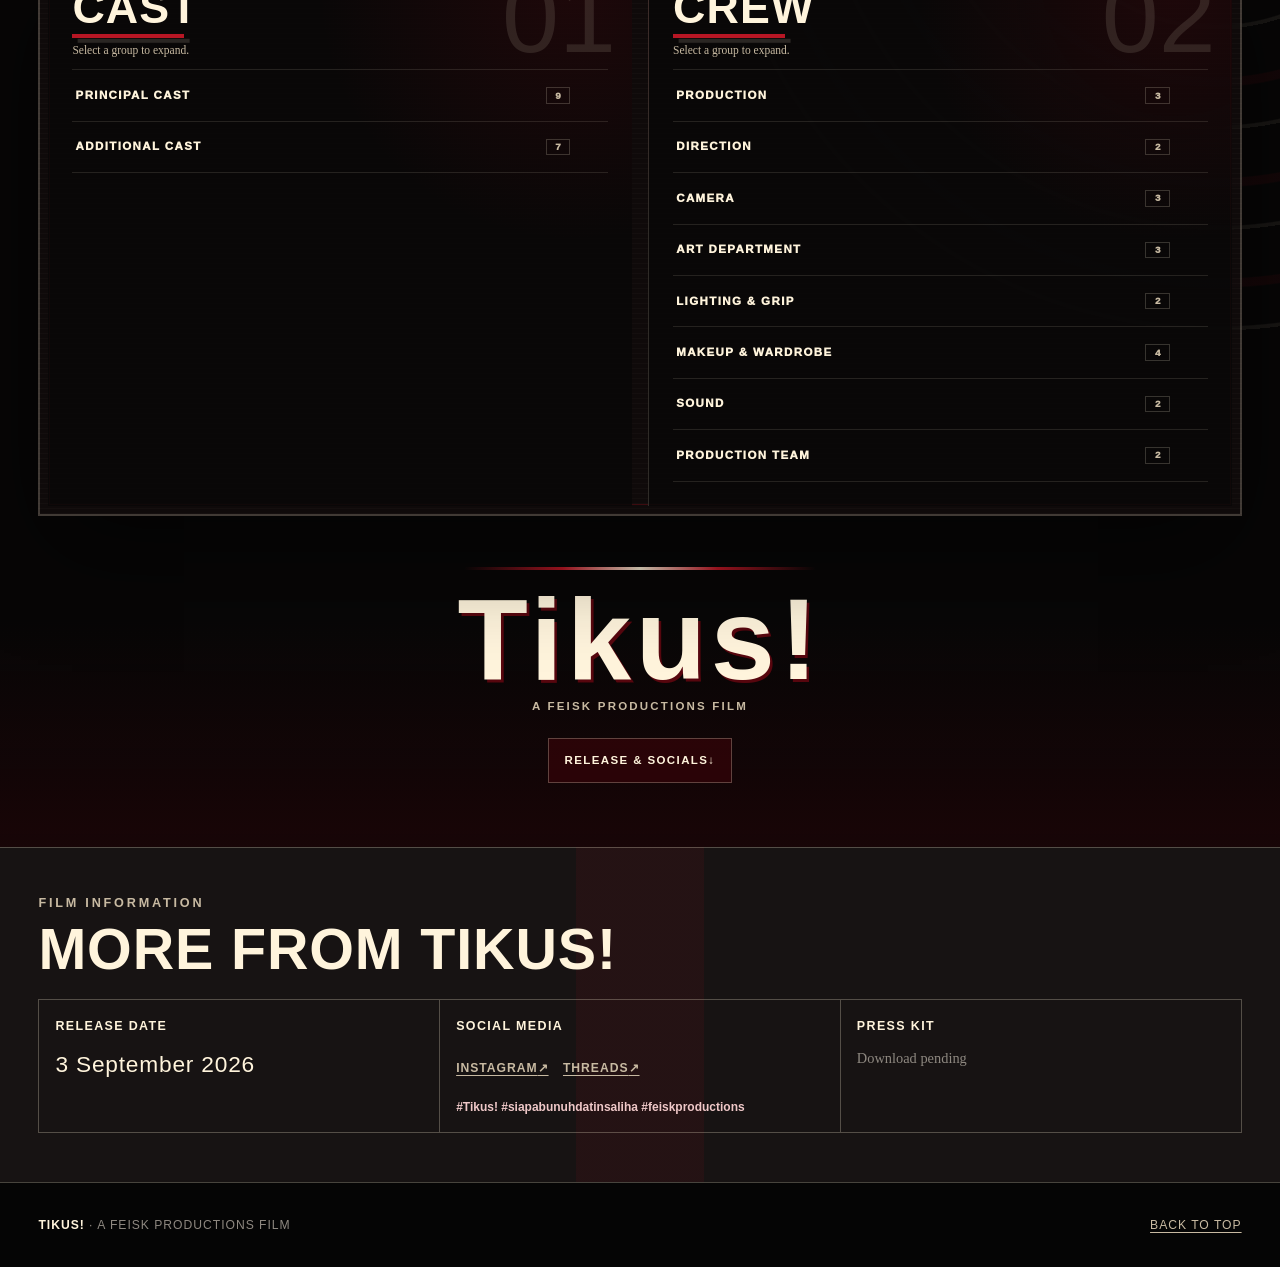
==== commit f28ce213: "V40" ====
--- a/index.html
+++ b/index.html
@@ -6,8 +6,8 @@
 <meta content="width=device-width, initial-scale=1, viewport-fit=cover" name="viewport"/>
 <meta content="#870b17" name="theme-color"/>
 <meta content="dark" name="color-scheme"/>
-<meta content="Enter Samasihat Wellness Retreat in the official interactive microsite for TIKUS!, a Feisk Productions film." data-i18n-content="meta.description" name="description"/>
-<title>TIKUS! — Official Film Microsite</title>
+<meta content="Enter Samasihat Wellness Retreat in the official interactive microsite for Tikus!, a Feisk Productions film." data-i18n-content="meta.description" name="description"/>
+<title>Tikus! — Official Film Microsite</title>
 <link as="image" href="assets/images/title/tikus-title-1200.webp" imagesizes="min(82vw, 74rem)" imagesrcset="assets/images/title/tikus-title-720.webp 720w, assets/images/title/tikus-title-1200.webp 1200w" rel="preload" type="image/webp"/>
 <link as="image" href="assets/images/scenes/samasihat-house-exterior-1600.avif" imagesizes="(max-width: 62rem) calc(100vw - 2rem), min(88vw, 100rem)" imagesrcset="assets/images/scenes/samasihat-house-exterior-960.avif 960w, assets/images/scenes/samasihat-house-exterior-1600.avif 1600w" rel="preload" type="image/avif"/>
 <script>try{const l=localStorage.getItem('tikus-language-v1');if(l==='ms'||l==='en'){document.documentElement.lang=l;document.documentElement.dataset.language=l;}}catch(e){}</script><link href="css/styles.css" rel="stylesheet"/>
@@ -37,7 +37,7 @@
 <button aria-controls="site-navigation" aria-expanded="false" aria-label="Open navigation menu" class="menu-toggle" data-menu-toggle data-i18n-aria-label="nav.open" type="button"><span aria-hidden="true" class="menu-toggle__icon"><i></i><i></i><i></i></span><span class="visually-hidden" data-i18n="nav.menu">Menu</span></button>
 <nav aria-label="Main navigation" class="site-navigation" data-i18n-aria-label="nav.label" data-site-navigation hidden id="site-navigation">
 <div class="site-navigation__inner">
-<p class="site-navigation__eyebrow" data-i18n="nav.explore">Explore TIKUS!</p>
+<p class="site-navigation__eyebrow" data-i18n="nav.explore">Explore Tikus!</p>
 <a data-nav-link data-i18n="nav.home" href="#main-content">Home</a>
 <a data-nav-link data-i18n="nav.trailer" href="#trailer">Trailer</a>
 <a data-nav-link data-i18n="nav.firstLook" href="#first-look">First Look</a>
@@ -62,7 +62,7 @@
 <h1 class="hero__title" id="hero-title">
 <picture>
 <source sizes="min(82vw, 74rem)" srcset="assets/images/title/tikus-title-720.webp 720w, assets/images/title/tikus-title-1200.webp 1200w" type="image/webp"/>
-<img alt="TIKUS!" decoding="async" fetchpriority="high" height="392" sizes="min(82vw, 74rem)" src="assets/images/title/tikus-title-1200.png" srcset="assets/images/title/tikus-title-720.png 720w, assets/images/title/tikus-title-1200.png 1200w" width="1200"/>
+<img alt="Tikus!" decoding="async" fetchpriority="high" height="392" sizes="min(82vw, 74rem)" src="assets/images/title/tikus-title-1200.png" srcset="assets/images/title/tikus-title-720.png 720w, assets/images/title/tikus-title-1200.png 1200w" width="1200"/>
 </picture>
 </h1>
 <p class="hero__headline" data-i18n="hero.headline">The weekend has only just begun.</p>
@@ -79,20 +79,20 @@
 <header class="section-heading trailer-section__heading">
 <p class="eyebrow" data-i18n="trailer.nowShowing">Now showing</p>
 <h2 data-i18n="trailer.heading" id="trailer-title">Watch the trailer</h2>
-<p data-i18n="trailer.description">Tune in to TIKUS! through a television from another time. Playback begins only after you choose to watch.</p>
+<p data-i18n="trailer.description">Tune in to Tikus! through a television from another time. Playback begins only after you choose to watch.</p>
 </header>
 <div aria-label="Retro television trailer player" class="retro-tv" data-i18n-aria-label="trailer.playerLabel">
 <div class="retro-tv__cabinet">
 <button aria-controls="trailer-dialog" aria-haspopup="dialog" class="retro-tv__screen" data-trailer-open="" type="button">
 <span aria-hidden="true" class="retro-tv__screen-art">
-<span class="retro-tv__signal">TIKUS!</span>
+<span class="retro-tv__signal">Tikus!</span>
 <span class="retro-tv__play-mark"></span>
 <span class="retro-tv__screen-label" data-i18n="trailer.playOfficial">Play official trailer</span>
 </span>
-<span class="visually-hidden" data-i18n="trailer.playOfficialAria">Play the official TIKUS! trailer</span>
+<span class="visually-hidden" data-i18n="trailer.playOfficialAria">Play the official Tikus! trailer</span>
 </button>
 <div aria-hidden="true" class="retro-tv__panel">
-<span class="retro-tv__brand">TIKUS!<br/>VISION</span>
+<span class="retro-tv__brand">Tikus!<br/>VISION</span>
 <span class="retro-tv__knob retro-tv__knob--channel"></span>
 <span class="retro-tv__knob retro-tv__knob--volume"></span>
 <span class="retro-tv__speaker"></span>
@@ -117,7 +117,7 @@
 <button aria-haspopup="dialog" aria-label="Open still 1 of 7 larger" class="gallery-feature__button" data-gallery-feature type="button">
 <picture>
 <source data-gallery-feature-webp sizes="(max-width: 48rem) calc(100vw - 2rem), min(88vw, 78rem)" srcset="assets/images/gallery/tikus-first-look-1-960.webp 960w, assets/images/gallery/tikus-first-look-1-1600.webp 1600w" type="image/webp"/>
-<img alt="TIKUS! first-look film still." data-gallery-feature-image decoding="async" height="900" loading="lazy" sizes="(max-width: 48rem) calc(100vw - 2rem), min(88vw, 78rem)" src="assets/images/gallery/tikus-first-look-1-1600.jpg" srcset="assets/images/gallery/tikus-first-look-1-960.jpg 960w, assets/images/gallery/tikus-first-look-1-1600.jpg 1600w" width="1600"/>
+<img alt="Tikus! first-look film still." data-gallery-feature-image decoding="async" height="900" loading="lazy" sizes="(max-width: 48rem) calc(100vw - 2rem), min(88vw, 78rem)" src="assets/images/gallery/tikus-first-look-1-1600.jpg" srcset="assets/images/gallery/tikus-first-look-1-960.jpg 960w, assets/images/gallery/tikus-first-look-1-1600.jpg 1600w" width="1600"/>
 </picture>
 <span aria-hidden="true" class="gallery-feature__shade"></span>
 <span class="gallery-feature__counter" data-gallery-counter>01 / 07</span>
@@ -126,7 +126,7 @@
 <button aria-label="Previous film still" class="gallery-arrow gallery-arrow--previous" data-gallery-prev data-i18n-aria-label="gallery.previous" type="button"><span aria-hidden="true">‹</span></button>
 <button aria-label="Next film still" class="gallery-arrow gallery-arrow--next" data-gallery-next data-i18n-aria-label="gallery.next" type="button"><span aria-hidden="true">›</span></button>
 </div>
-<div aria-label="TIKUS! film still thumbnails" class="gallery-filmstrip" data-gallery-strip data-i18n-aria-label="gallery.filmstrip" role="group"></div>
+<div aria-label="Tikus! film still thumbnails" class="gallery-filmstrip" data-gallery-strip data-i18n-aria-label="gallery.filmstrip" role="group"></div>
 <p aria-atomic="true" aria-live="polite" class="visually-hidden" data-gallery-status></p>
 </div>
 <a class="gallery-section__continue" href="#film-overview"><span data-i18n="gallery.filmOverview">Film overview</span><span aria-hidden="true">↓</span></a>
@@ -135,19 +135,19 @@
 <div aria-hidden="true" class="film-overview__rings"></div>
 <header class="section-heading film-overview__heading">
 <p class="eyebrow" data-i18n="overview.eyebrow">Film information</p>
-<h2 data-i18n="overview.heading" id="film-overview-title">TIKUS!</h2>
+<h2 data-i18n="overview.heading" id="film-overview-title">Tikus!</h2>
 </header>
 <div class="film-overview__card">
 <figure class="film-overview__poster">
 <picture>
 <source sizes="(max-width: 48rem) min(76vw, 30rem), 20rem" srcset="assets/images/poster/tikus-official-poster-480.webp 480w, assets/images/poster/tikus-official-poster-670.webp 670w" type="image/webp"/>
-<img alt="Official TIKUS! film poster in a distressed red, black and warm paper collage style." data-i18n-alt="overview.posterAlt" decoding="async" height="992" loading="lazy" sizes="(max-width: 48rem) min(76vw, 30rem), 20rem" src="assets/images/poster/tikus-official-poster-670.jpg" srcset="assets/images/poster/tikus-official-poster-480.jpg 480w, assets/images/poster/tikus-official-poster-670.jpg 670w" width="670"/>
+<img alt="Official Tikus! film poster in a distressed red, black and warm paper collage style." data-i18n-alt="overview.posterAlt" decoding="async" height="992" loading="lazy" sizes="(max-width: 48rem) min(76vw, 30rem), 20rem" src="assets/images/poster/tikus-official-poster-670.jpg" srcset="assets/images/poster/tikus-official-poster-480.jpg 480w, assets/images/poster/tikus-official-poster-670.jpg 670w" width="670"/>
 </picture>
 </figure>
 <div class="film-overview__content">
 <p class="film-overview__synopsis" data-i18n="overview.synopsis">A group of guests attending a ‘healing’ programme at a wellness retreat find themselves trapped in an isolated house after a heavy rainstorm. Tensions escalate when one of their number is murdered and it becomes clear that the murderer is definitely not going to stop at one victim.</p>
 <div class="film-overview__primary-link">
-<a aria-label="Open the TIKUS! page on IMDb in a new tab" class="film-overview__button" data-i18n-aria-label="overview.imdbAria" href="https://www.imdb.com/title/tt43730956/" rel="noopener noreferrer" target="_blank"><span data-i18n="overview.imdb">View on IMDb</span><span aria-hidden="true">↗</span></a>
+<a aria-label="Open the Tikus! page on IMDb in a new tab" class="film-overview__button" data-i18n-aria-label="overview.imdbAria" href="https://www.imdb.com/title/tt43730956/" rel="noopener noreferrer" target="_blank"><span data-i18n="overview.imdb">View on IMDb</span><span aria-hidden="true">↗</span></a>
 </div>
 <dl class="film-overview__credits">
 <div><dt data-i18n="overview.director">Director</dt><dd>Ellina Abdul Majid</dd></div>
@@ -185,21 +185,21 @@
 <figure class="filmmakers-collage">
 <picture class="filmmakers-photo filmmakers-photo--monitor">
 <source type="image/webp" srcset="assets/images/editorial/filmmakers-monitor-640.webp 640w, assets/images/editorial/filmmakers-monitor-960.webp 960w"/>
-<img src="assets/images/editorial/filmmakers-monitor-960.jpg" srcset="assets/images/editorial/filmmakers-monitor-640.jpg 640w, assets/images/editorial/filmmakers-monitor-960.jpg 960w" sizes="(max-width: 44rem) 50vw, 46vw" width="756" height="960" loading="lazy" decoding="async" alt="Behind-the-scenes photograph of a production monitor, screenplay pages, coffee cup and teddy bear during the making of TIKUS!." data-i18n-alt="director.photoMonitorAlt"/>
+<img src="assets/images/editorial/filmmakers-monitor-960.jpg" srcset="assets/images/editorial/filmmakers-monitor-640.jpg 640w, assets/images/editorial/filmmakers-monitor-960.jpg 960w" sizes="(max-width: 44rem) 50vw, 46vw" width="756" height="960" loading="lazy" decoding="async" alt="Behind-the-scenes photograph of a production monitor, screenplay pages, coffee cup and teddy bear during the making of Tikus!." data-i18n-alt="director.photoMonitorAlt"/>
 </picture>
 <picture class="filmmakers-photo filmmakers-photo--family">
 <source type="image/webp" srcset="assets/images/editorial/filmmakers-family-640.webp 640w, assets/images/editorial/filmmakers-family-960.webp 960w"/>
-<img src="assets/images/editorial/filmmakers-family-960.jpg" srcset="assets/images/editorial/filmmakers-family-640.jpg 640w, assets/images/editorial/filmmakers-family-960.jpg 960w" sizes="(max-width: 44rem) 50vw, 46vw" width="960" height="1280" loading="lazy" decoding="async" alt="Behind-the-scenes photograph of members of the TIKUS! creative team seated together with screenplay pages." data-i18n-alt="director.photoFamilyAlt"/>
-</picture>
-<figcaption><strong>TIKUS!</strong></figcaption>
+<img src="assets/images/editorial/filmmakers-family-960.jpg" srcset="assets/images/editorial/filmmakers-family-640.jpg 640w, assets/images/editorial/filmmakers-family-960.jpg 960w" sizes="(max-width: 44rem) 50vw, 46vw" width="960" height="1280" loading="lazy" decoding="async" alt="Behind-the-scenes photograph of members of the Tikus! creative team seated together with screenplay pages." data-i18n-alt="director.photoFamilyAlt"/>
+</picture>
+<figcaption><strong>Tikus!</strong></figcaption>
 </figure>
 <div class="filmmakers-copy">
 <article class="director-intention__card">
 <p class="filmmakers-copy__eyebrow" data-i18n="director.intentionLabel">Director's Intention</p>
 <div class="director-intention__intro">
-<p data-i18n="director.intro1">Ellina Abdul Majid is an award-winning screenwriter making her directorial debut with TIKUS!</p>
-<p data-i18n="director.intro2">In terms of story, TIKUS!, also written by Ellina, is a whodunnit that brings a fresh breath to the mystery genre, filled with clever dialogue that challenges the mind and surprising plot turns.</p>
-<p data-i18n="director.intro3">Ultimately, TIKUS! refuses to offer easy answers. Instead, it shows that the true cause behind a brutal crime can be difficult to predict. More than that, it challenges the audience to think about morality and ethics in the context of today's world.</p>
+<p data-i18n="director.intro1">Ellina Abdul Majid is an award-winning screenwriter making her directorial debut with Tikus!</p>
+<p data-i18n="director.intro2">In terms of story, Tikus!, also written by Ellina, is a whodunnit that brings a fresh breath to the mystery genre, filled with clever dialogue that challenges the mind and surprising plot turns.</p>
+<p data-i18n="director.intro3">Ultimately, Tikus! refuses to offer easy answers. Instead, it shows that the true cause behind a brutal crime can be difficult to predict. More than that, it challenges the audience to think about morality and ethics in the context of today's world.</p>
 <p data-i18n="director.intro4">Holding firmly to her ambition as an auteur director, Ellina has woven her own artistic vision throughout the production.</p>
 </div>
 </article>
@@ -213,12 +213,12 @@
 <p data-i18n="director.statement5">At times I choose dull grey light for interior spaces, as a sign of the bad weather outside and, sometimes, as a symbol of the confusion and despair felt by certain characters.</p>
 <p data-i18n="director.statement6">Rather than relying on the traditional use of “talking heads” shots and “quick glance” shots, I tried to direct the camera's movement as an invisible narrator. In this way, the audience does not feel that they are simply watching a film; they feel as if they too are trapped behind the silver screen.</p>
 <p data-i18n="director.statement7">I also use several everyday items and objects as “Easter eggs” — secret clues — to suggest the hidden meaning behind a character's dialogue and to foreshadow what comes later.</p>
-<p data-i18n="director.statement8">For me, as Writer and Director, TIKUS! is my love letter to the whodunnit genre.</p>
-<p data-i18n="director.statement9">It is often said that a great murder mystery depends on a clever twist. But my film TIKUS! also depends greatly on the powerful performances of every actor, keeping audiences constantly turning things over in their minds as they try to guess who the real murderer is among all the characters.</p>
+<p data-i18n="director.statement8">For me, as Writer and Director, Tikus! is my love letter to the whodunnit genre.</p>
+<p data-i18n="director.statement9">It is often said that a great murder mystery depends on a clever twist. But my film Tikus! also depends greatly on the powerful performances of every actor, keeping audiences constantly turning things over in their minds as they try to guess who the real murderer is among all the characters.</p>
 <p data-i18n="director.statement10">I feel fortunate to have had the opportunity to work with such a talented and passionate cast.</p>
 <p data-i18n="director.statement11">And with a production crew who are experts in their respective fields, deeply committed and willing to go all out, Alhamdulillah, I am truly grateful.</p>
 <p data-i18n="director.statement12">Above all, I am proud to say that the entire creative process from beginning to end — our cast and crew, including post-production — was realised 100% by homegrown Malaysian creative talent.</p>
-<p data-i18n="director.statement13">With humility, I sincerely hope that TIKUS! will entertain audiences while also touching them with the message behind the story we want to share.</p>
+<p data-i18n="director.statement13">With humility, I sincerely hope that Tikus! will entertain audiences while also touching them with the message behind the story we want to share.</p>
 </blockquote>
 </details>
 <aside class="producer-statement" aria-labelledby="producer-statement-title">
@@ -307,13 +307,13 @@
 <div aria-hidden="true" class="cinema-section__rings"></div>
 <header class="section-heading cinema-section__heading">
 <p class="eyebrow" data-i18n="cinema.eyebrow">Where to watch</p>
-<h2 data-i18n="cinema.heading" id="cinema-title">22 cinemas nationwide</h2>
+<h2 data-i18n="cinema.heading" id="cinema-title">15 cinemas nationwide</h2>
 <p data-i18n="cinema.intro">Choose a state to see participating cinemas, addresses and directions.</p>
 </header>
-<div aria-label="TIKUS! cinema release network: 22 cinemas, 13 GSC, 6 TGV and 3 independent cinemas" class="cinema-stats" data-i18n-aria-label="cinema.statsLabel">
-<div><strong>22</strong><span data-i18n="cinema.cinemas">Cinemas</span></div>
-<div><strong>13</strong><span>GSC</span></div>
-<div><strong>6</strong><span>TGV</span></div>
+<div aria-label="Tikus! cinema release network: 15 confirmed cinemas, 8 GSC, 4 TGV and 3 independent cinemas" class="cinema-stats" data-i18n-aria-label="cinema.statsLabel">
+<div><strong>15</strong><span data-i18n="cinema.cinemas">Cinemas</span></div>
+<div><strong>8</strong><span>GSC</span></div>
+<div><strong>4</strong><span>TGV</span></div>
 <div><strong>3</strong><span data-i18n="cinema.independent">Independent</span></div>
 </div>
 <div class="cinema-finder">
@@ -330,7 +330,7 @@
 </div>
 <p aria-atomic="true" aria-live="polite" class="visually-hidden" data-cinema-status></p>
 </div>
-<p class="cinema-section__disclaimer" data-i18n="cinema.disclaimer">Cinema locations are based on the TIKUS! release list. Schedules can change, so confirm before travelling.</p>
+<p class="cinema-section__disclaimer" data-i18n="cinema.disclaimer">Confirmed cinema locations are based on FINAS Skim Wajib Tayang Borang C dated 27 August 2026. Schedules can change, so confirm before travelling.</p>
 </section>
 <section aria-labelledby="credits-title" class="credits-section" id="credits">
 <div aria-hidden="true" class="credits-section__rings"></div>
@@ -342,13 +342,13 @@
 <figure class="credits-photo-collage">
 <picture class="credits-photo credits-photo--one">
 <source type="image/webp" srcset="assets/images/crew/tikus-bts-1-640.webp 640w, assets/images/crew/tikus-bts-1-960.webp 960w" sizes="(max-width: 48rem) 60vw, 34rem"/>
-<img src="assets/images/crew/tikus-bts-1-960.jpg" srcset="assets/images/crew/tikus-bts-1-640.jpg 640w, assets/images/crew/tikus-bts-1-960.jpg 960w" sizes="(max-width: 48rem) 60vw, 34rem" width="960" height="1280" loading="lazy" decoding="async" alt="Behind-the-scenes photograph of the TIKUS! cast and crew filming in the sitting room." data-i18n-alt="credits.btsAltOne"/>
+<img src="assets/images/crew/tikus-bts-1-960.jpg" srcset="assets/images/crew/tikus-bts-1-640.jpg 640w, assets/images/crew/tikus-bts-1-960.jpg 960w" sizes="(max-width: 48rem) 60vw, 34rem" width="960" height="1280" loading="lazy" decoding="async" alt="Behind-the-scenes photograph of the Tikus! cast and crew filming in the sitting room." data-i18n-alt="credits.btsAltOne"/>
 </picture>
 <picture class="credits-photo credits-photo--two">
 <source type="image/webp" srcset="assets/images/crew/tikus-bts-2-640.webp 640w, assets/images/crew/tikus-bts-2-960.webp 960w" sizes="(max-width: 48rem) 60vw, 34rem"/>
-<img src="assets/images/crew/tikus-bts-2-960.jpg" srcset="assets/images/crew/tikus-bts-2-640.jpg 640w, assets/images/crew/tikus-bts-2-960.jpg 960w" sizes="(max-width: 48rem) 60vw, 34rem" width="960" height="1280" loading="lazy" decoding="async" alt="Behind-the-scenes photograph of the TIKUS! production team preparing a sitting-room scene." data-i18n-alt="credits.btsAltTwo"/>
-</picture>
-<figcaption><span data-i18n="credits.bts">Behind the scenes</span><strong>TIKUS!</strong></figcaption>
+<img src="assets/images/crew/tikus-bts-2-960.jpg" srcset="assets/images/crew/tikus-bts-2-640.jpg 640w, assets/images/crew/tikus-bts-2-960.jpg 960w" sizes="(max-width: 48rem) 60vw, 34rem" width="960" height="1280" loading="lazy" decoding="async" alt="Behind-the-scenes photograph of the Tikus! production team preparing a sitting-room scene." data-i18n-alt="credits.btsAltTwo"/>
+</picture>
+<figcaption><span data-i18n="credits.bts">Behind the scenes</span><strong>Tikus!</strong></figcaption>
 </figure>
 </div>
 <div class="credits-programme">
@@ -456,7 +456,7 @@
 </div>
 <div class="credits-closing">
 <span class="credits-closing__rule" aria-hidden="true"></span>
-<strong>TIKUS!</strong>
+<strong>Tikus!</strong>
 <span data-i18n="site.feiskFilm">A Feisk Productions film</span>
 <a href="#more-from-tikus"><span data-i18n="credits.release">Release &amp; Socials</span><span aria-hidden="true"> ↓</span></a>
 </div>
@@ -465,7 +465,7 @@
 <div class="pending-material__inner">
 <header>
 <p class="eyebrow" data-i18n="film.eyebrow">Film information</p>
-<h2 data-i18n="film.heading" id="pending-title">More from TIKUS!</h2>
+<h2 data-i18n="film.heading" id="pending-title">More from Tikus!</h2>
 </header>
 <dl class="pending-grid">
 <div>
@@ -491,7 +491,7 @@
 </section>
 </main>
 <footer class="site-footer" data-dialog-inert="">
-<p><strong>TIKUS!</strong> · <span data-i18n="site.feiskFilm">A Feisk Productions film</span></p>
+<p><strong>Tikus!</strong> · <span data-i18n="site.feiskFilm">A Feisk Productions film</span></p>
 <a data-i18n="footer.backTop" href="#main-content">Back to top</a>
 </footer>
 <dialog aria-describedby="trailer-dialog-description" aria-labelledby="trailer-dialog-title" class="trailer-dialog" id="trailer-dialog">
@@ -499,15 +499,15 @@
 <header class="trailer-dialog__header">
 <div>
 <p class="eyebrow" data-i18n="trailer.official">Official trailer</p>
-<h2 id="trailer-dialog-title" tabindex="-1">TIKUS!</h2>
-<p class="visually-hidden" data-i18n="trailer.dialogDescription" id="trailer-dialog-description">YouTube video player for the official TIKUS! trailer.</p>
+<h2 id="trailer-dialog-title" tabindex="-1">Tikus!</h2>
+<p class="visually-hidden" data-i18n="trailer.dialogDescription" id="trailer-dialog-description">YouTube video player for the official Tikus! trailer.</p>
 </div>
 <button aria-label="Close trailer" class="trailer-dialog__close" data-i18n-aria-label="trailer.close" data-trailer-close="" type="button">
 <span aria-hidden="true">×</span>
 </button>
 </header>
 <div class="trailer-dialog__player">
-<iframe allow="accelerometer; clipboard-write; encrypted-media; gyroscope; picture-in-picture; web-share" allowfullscreen="" data-i18n-title="trailer.frameTitle" data-trailer-frame="" referrerpolicy="strict-origin-when-cross-origin" title="Official TIKUS! trailer"></iframe>
+<iframe allow="accelerometer; clipboard-write; encrypted-media; gyroscope; picture-in-picture; web-share" allowfullscreen="" data-i18n-title="trailer.frameTitle" data-trailer-frame="" referrerpolicy="strict-origin-when-cross-origin" title="Official Tikus! trailer"></iframe>
 </div>
 <p class="trailer-dialog__fallback">
 <a data-i18n="trailer.watchYoutube" data-trailer-link="" href="https://youtu.be/zP-A0q7aVko?si=QxKsNnZaPQ3ciYJk" rel="noopener noreferrer" target="_blank">Watch directly on YouTube</a>
@@ -518,9 +518,9 @@
 <article class="gallery-dialog__surface">
 <header class="gallery-dialog__header">
 <div>
-<p class="eyebrow" data-i18n="gallery.dialogEyebrow">TIKUS! film stills</p>
+<p class="eyebrow" data-i18n="gallery.dialogEyebrow">Tikus! film stills</p>
 <h2 data-i18n="gallery.heading" id="gallery-dialog-title">FIRST LOOK</h2>
-<p class="visually-hidden" data-i18n="gallery.dialogDescription" id="gallery-dialog-description">Fullscreen gallery of TIKUS! film stills. Use the previous and next buttons or the left and right arrow keys to browse.</p>
+<p class="visually-hidden" data-i18n="gallery.dialogDescription" id="gallery-dialog-description">Fullscreen gallery of Tikus! film stills. Use the previous and next buttons or the left and right arrow keys to browse.</p>
 </div>
 <button aria-label="Close first look gallery" class="gallery-dialog__close" data-gallery-close data-i18n-aria-label="gallery.close" type="button"><span aria-hidden="true">×</span></button>
 </header>
@@ -528,7 +528,7 @@
 <button aria-label="Previous film still" class="gallery-dialog__arrow gallery-dialog__arrow--previous" data-gallery-dialog-prev data-i18n-aria-label="gallery.previous" type="button"><span aria-hidden="true">‹</span></button>
 <picture>
 <source data-gallery-dialog-webp sizes="92vw" srcset="assets/images/gallery/tikus-first-look-1-960.webp 960w, assets/images/gallery/tikus-first-look-1-1600.webp 1600w" type="image/webp"/>
-<img alt="TIKUS! first-look film still." data-gallery-dialog-image decoding="async" height="900" sizes="92vw" src="assets/images/gallery/tikus-first-look-1-1600.jpg" srcset="assets/images/gallery/tikus-first-look-1-960.jpg 960w, assets/images/gallery/tikus-first-look-1-1600.jpg 1600w" width="1600"/>
+<img alt="Tikus! first-look film still." data-gallery-dialog-image decoding="async" height="900" sizes="92vw" src="assets/images/gallery/tikus-first-look-1-1600.jpg" srcset="assets/images/gallery/tikus-first-look-1-960.jpg 960w, assets/images/gallery/tikus-first-look-1-1600.jpg 1600w" width="1600"/>
 </picture>
 <button aria-label="Next film still" class="gallery-dialog__arrow gallery-dialog__arrow--next" data-gallery-dialog-next data-i18n-aria-label="gallery.next" type="button"><span aria-hidden="true">›</span></button>
 </div>
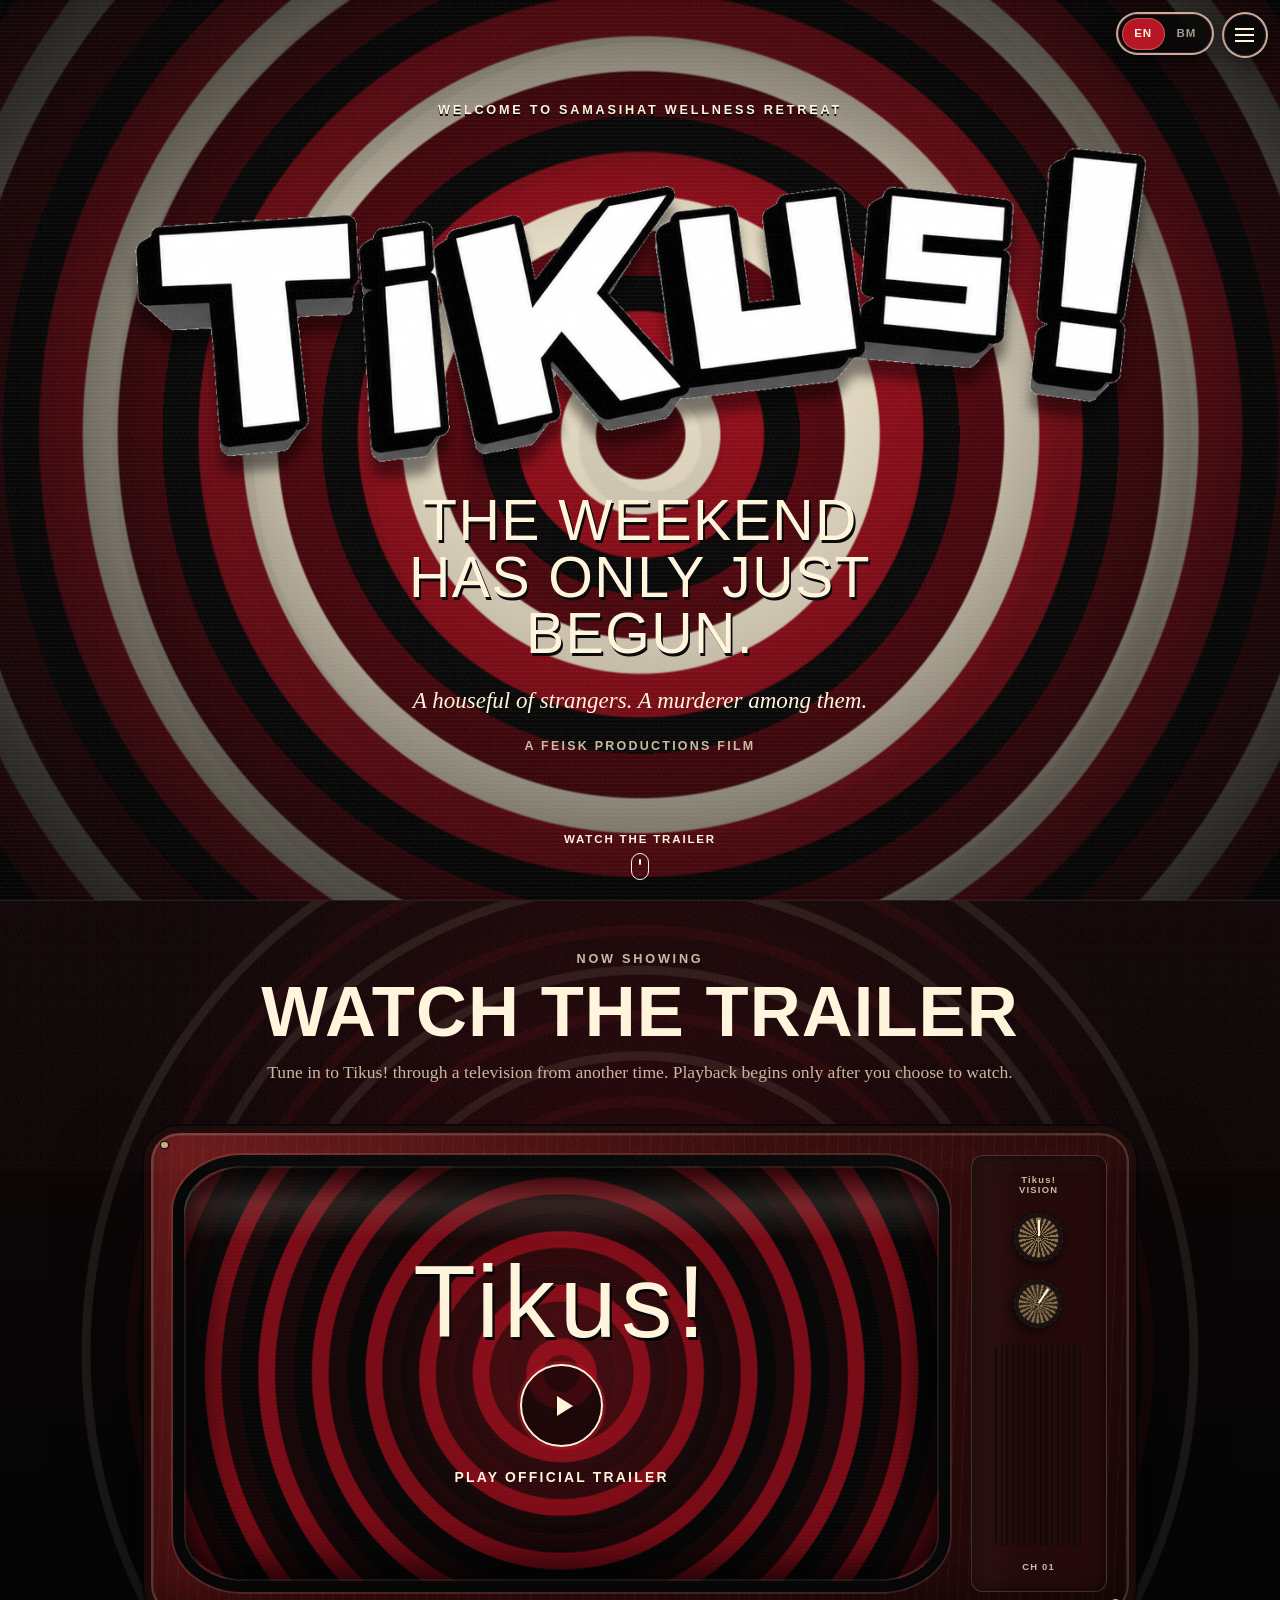
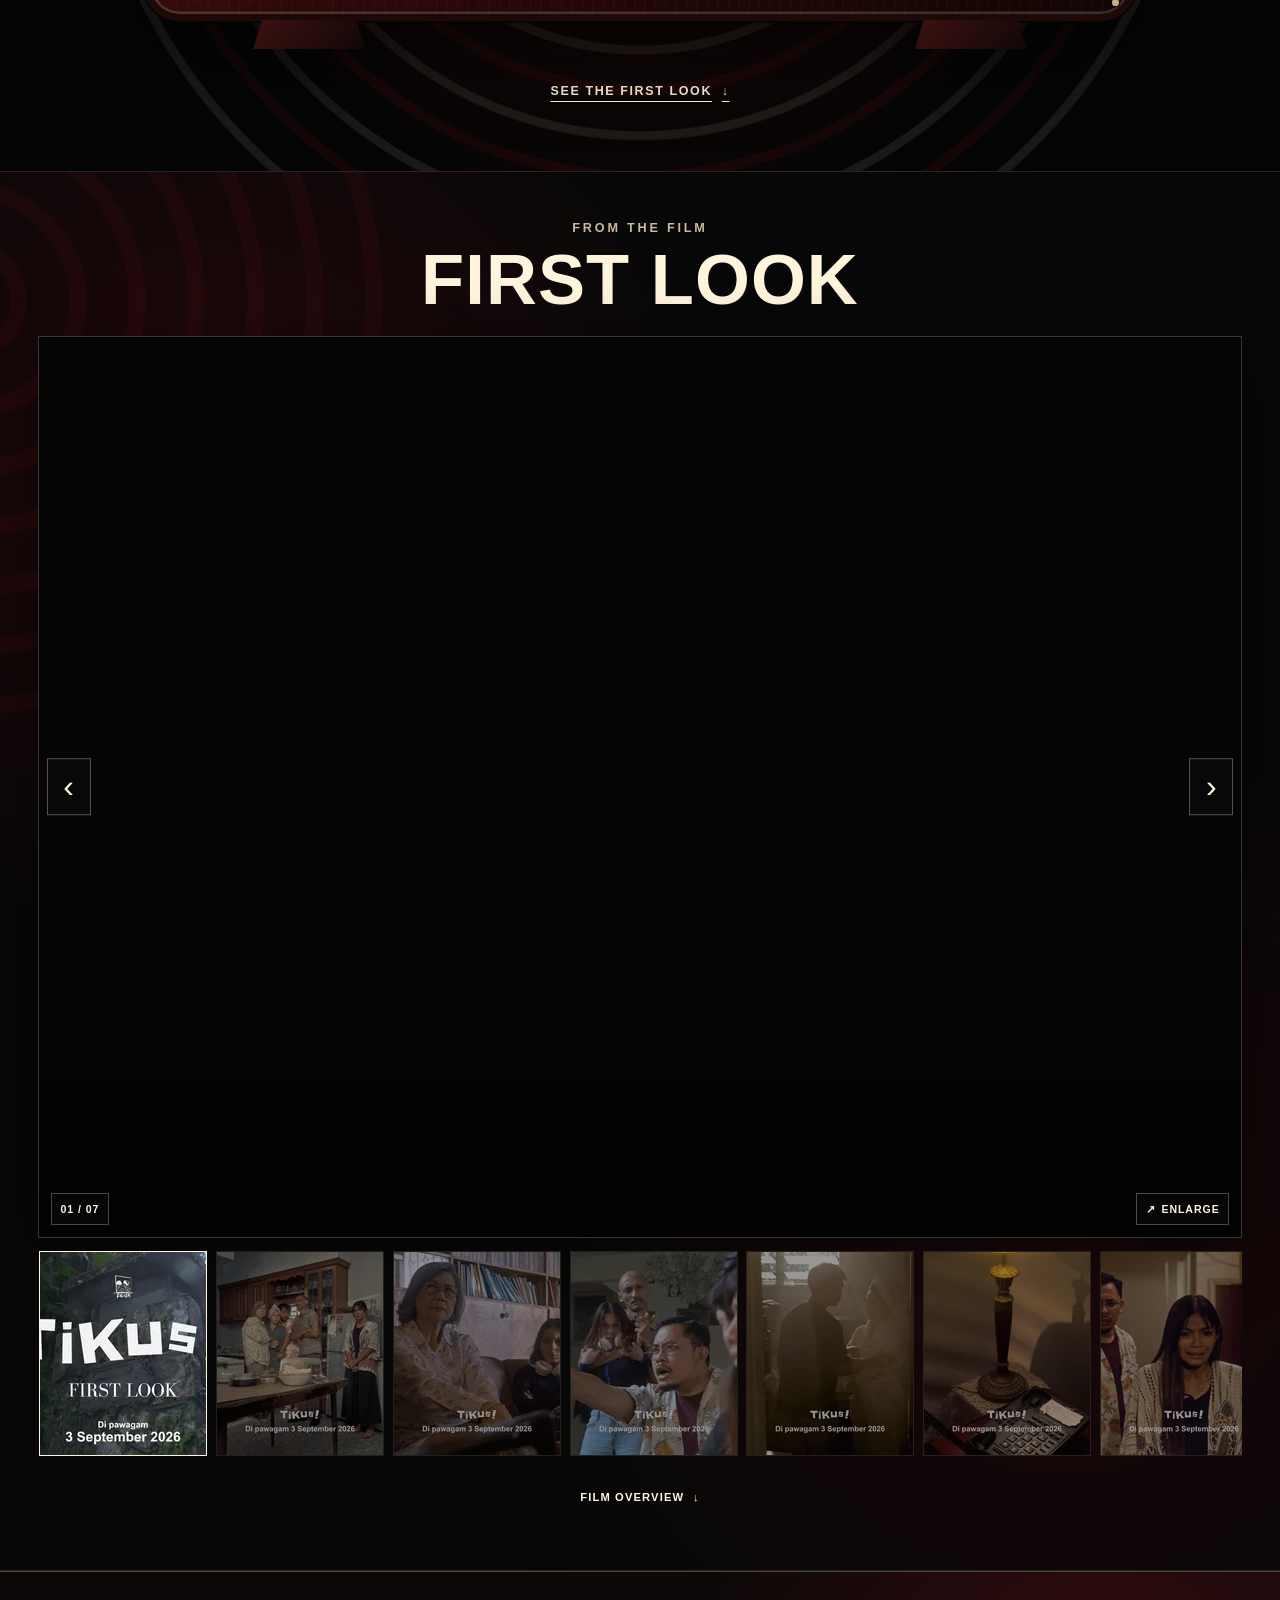
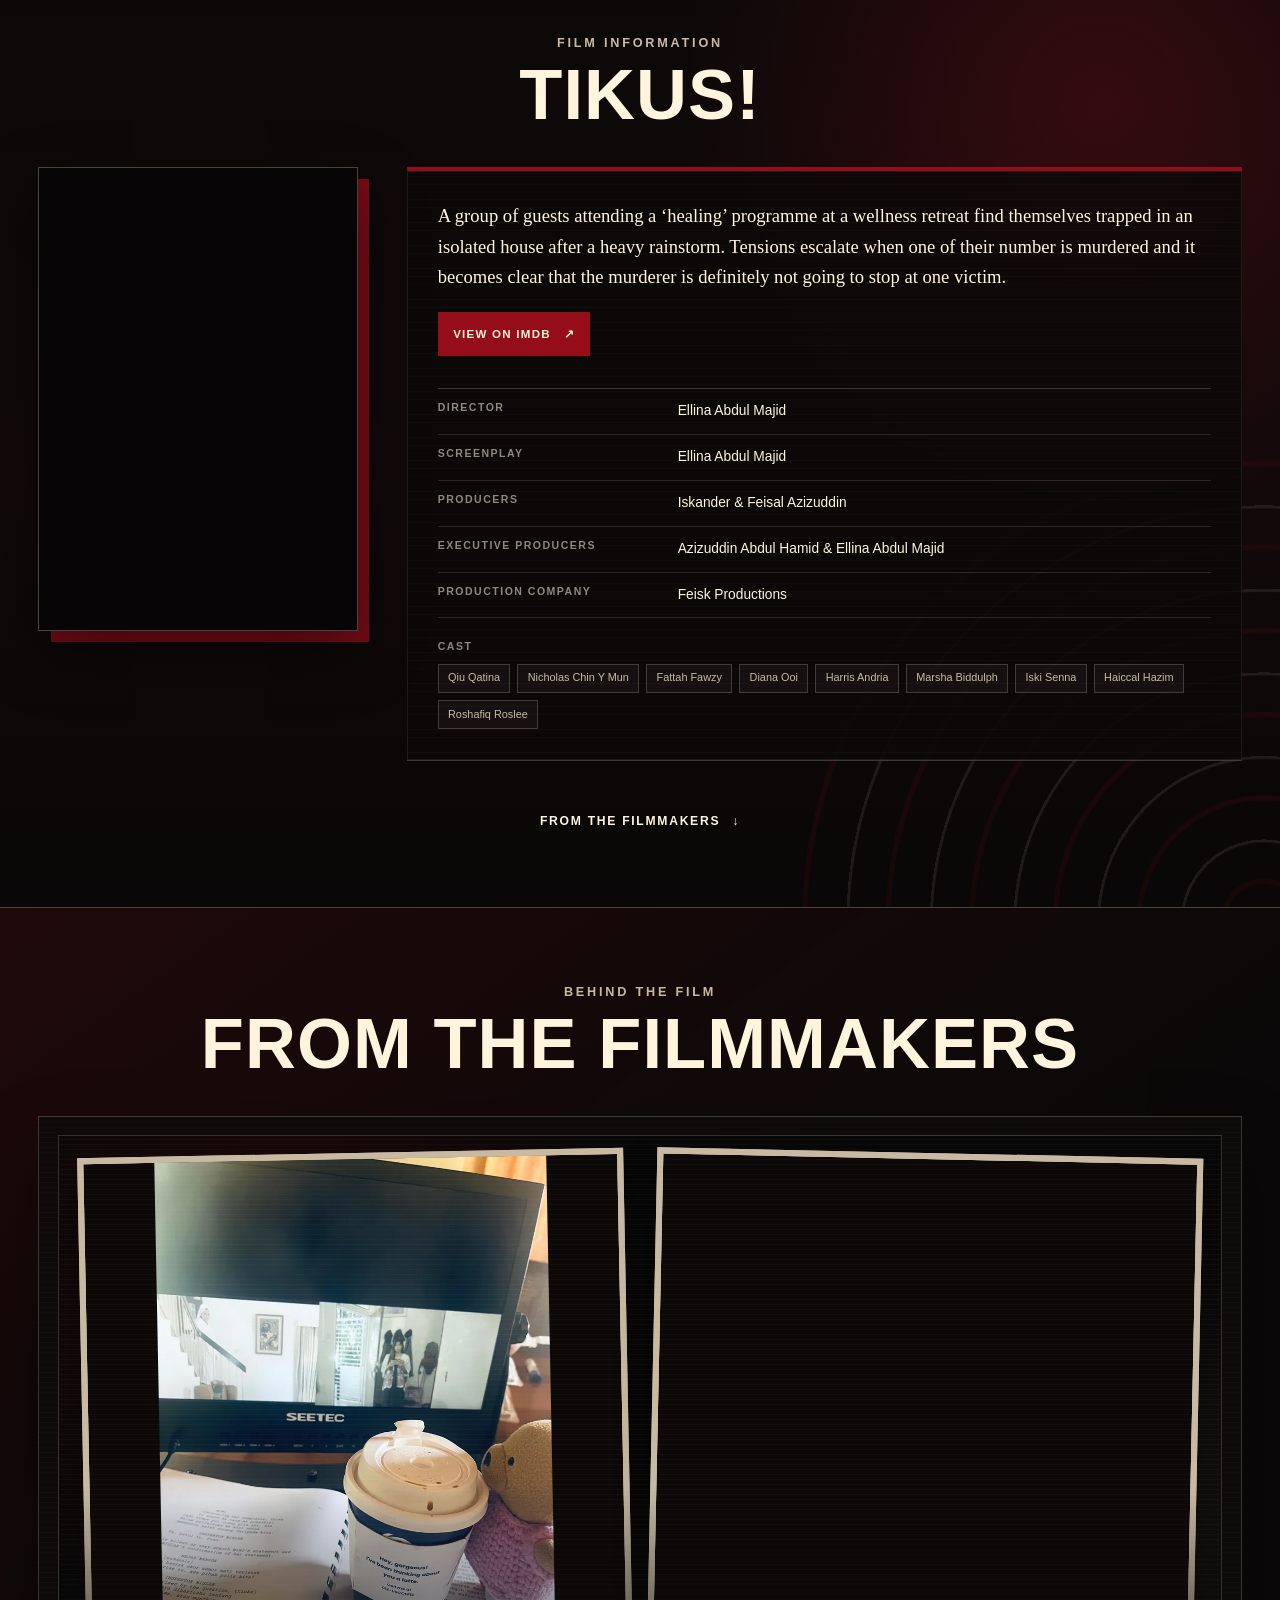
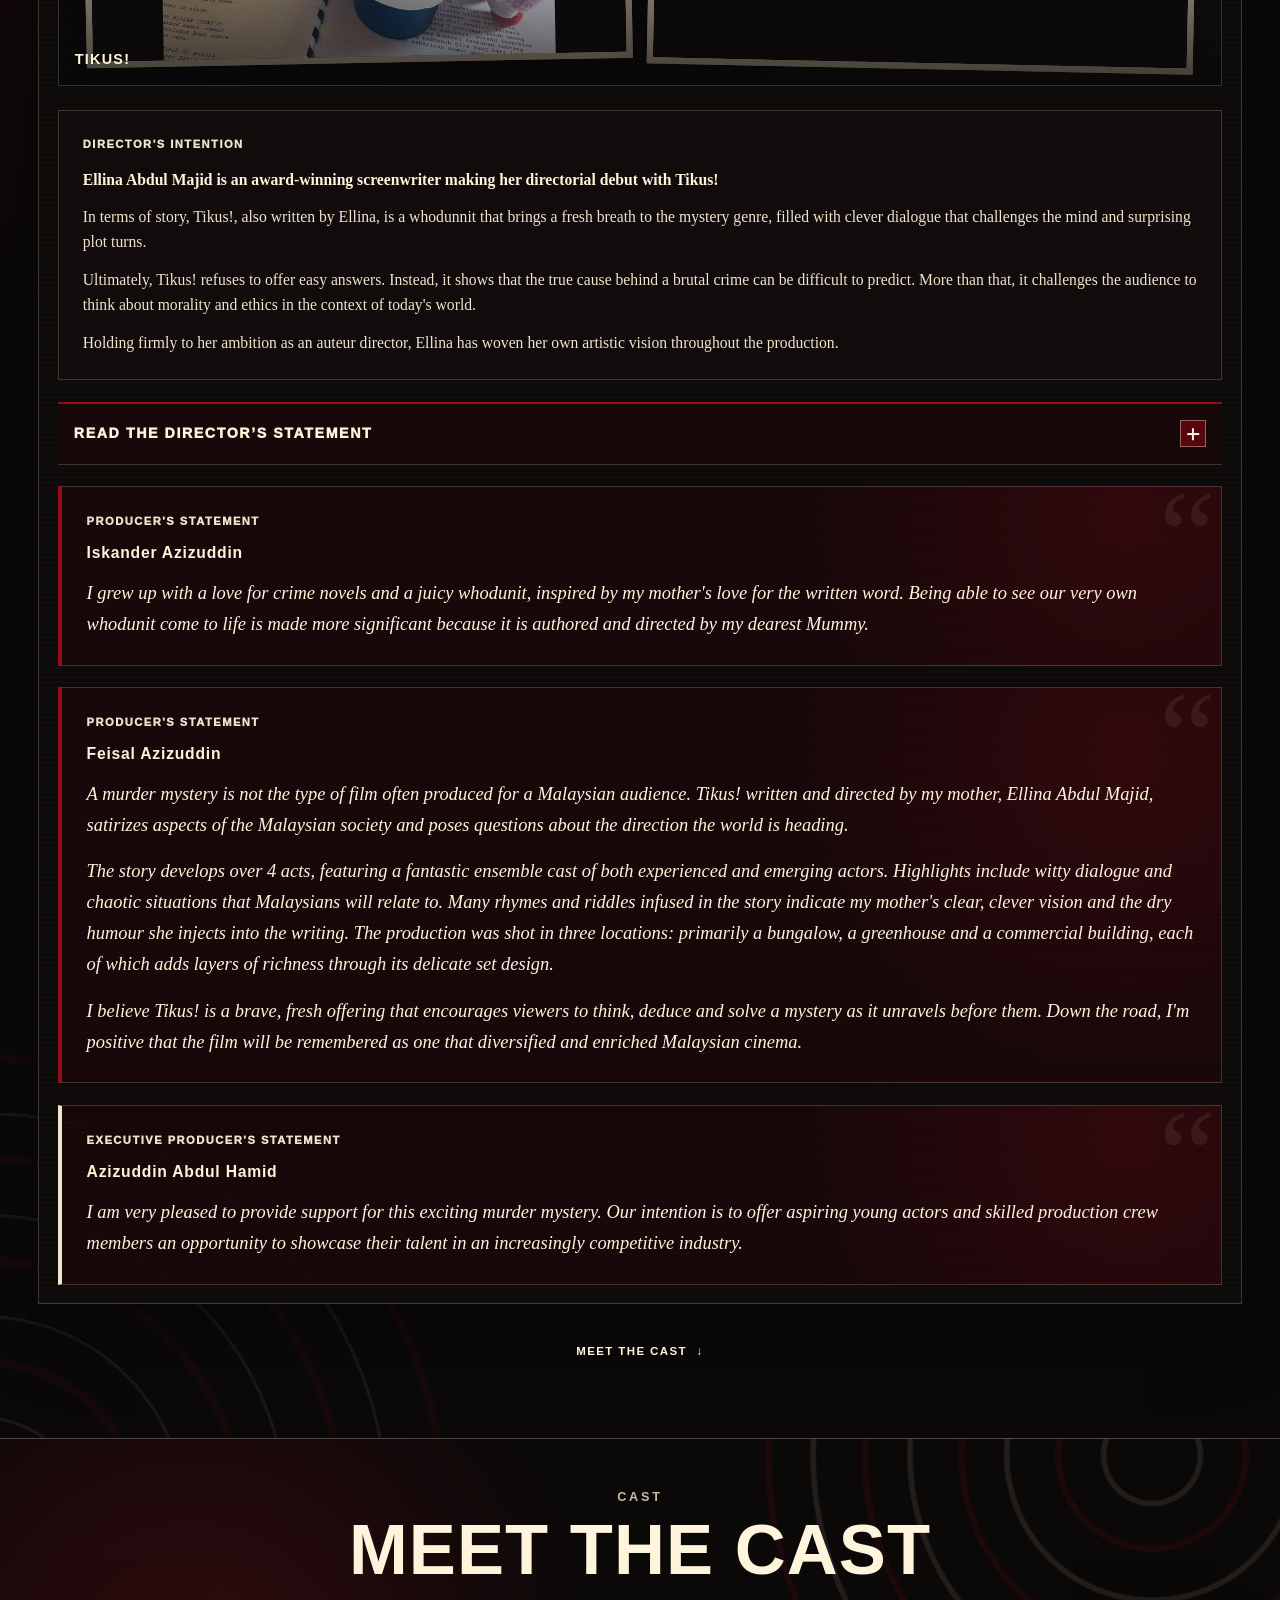
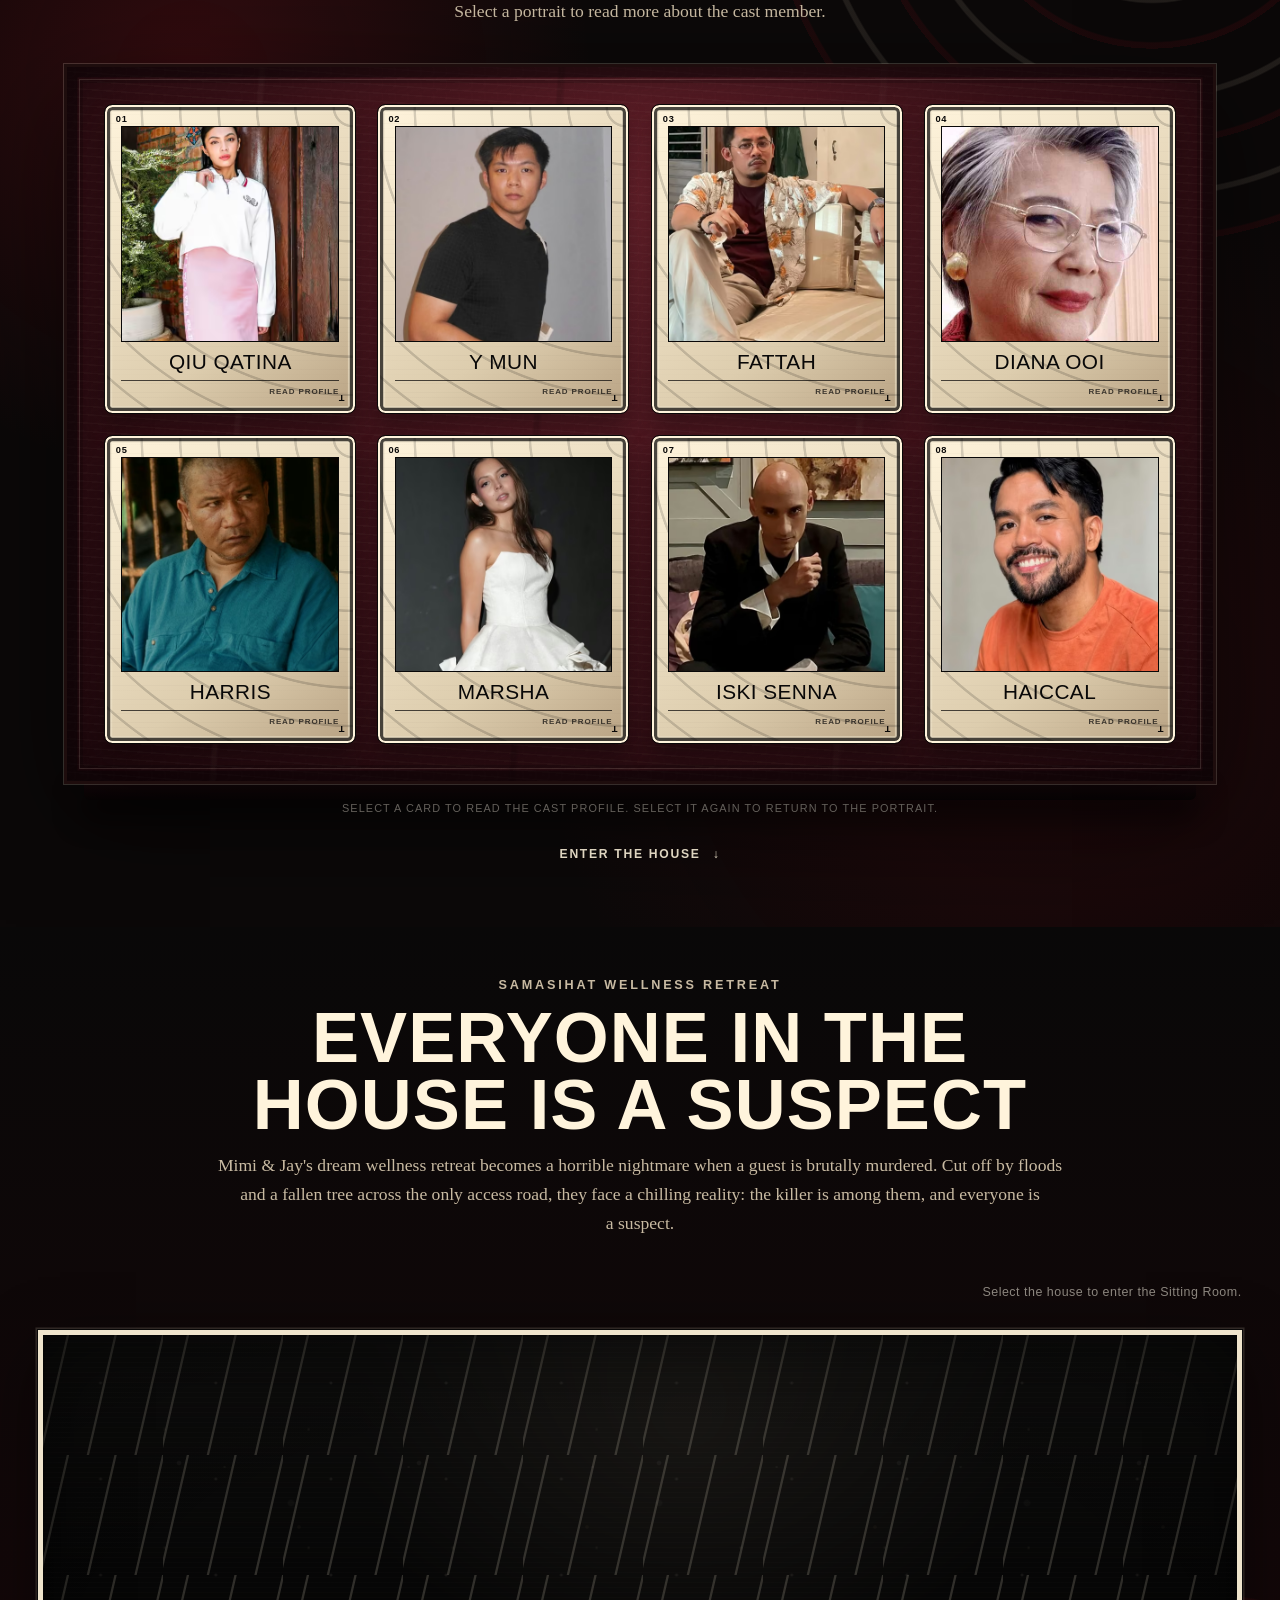
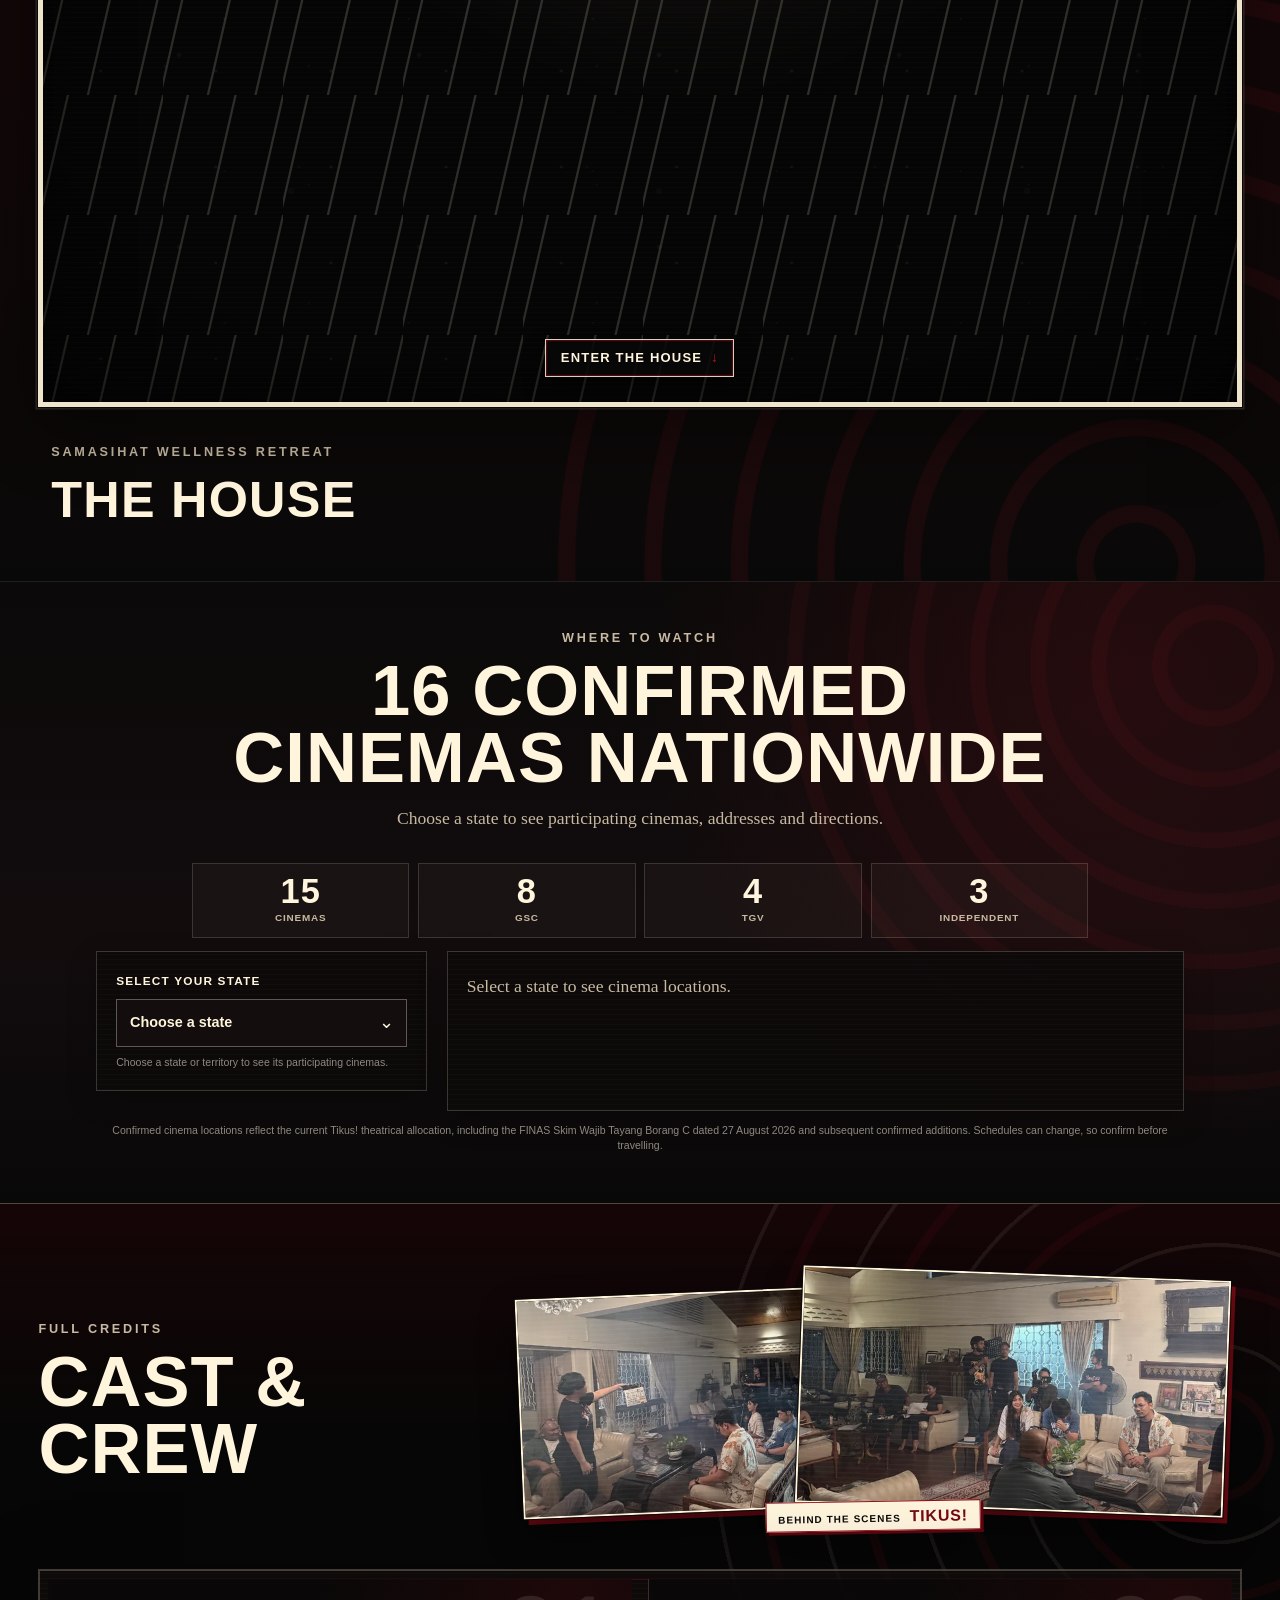
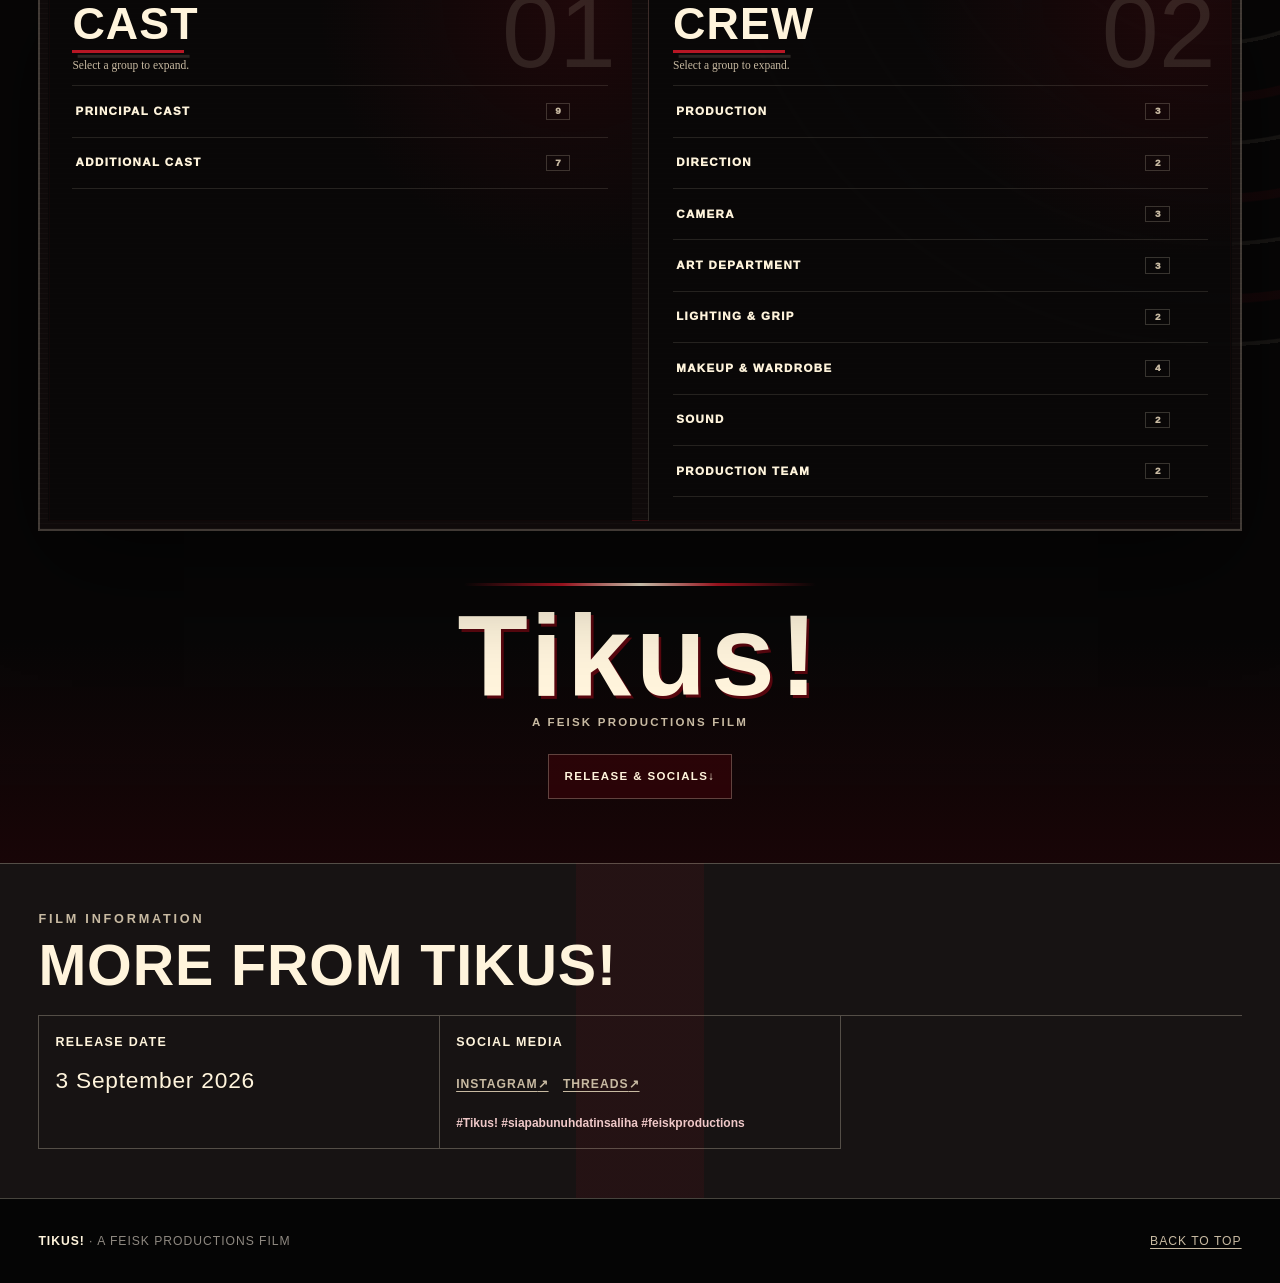
==== commit f5ff9c6f: "V41" ====
--- a/index.html
+++ b/index.html
@@ -307,10 +307,10 @@
 <div aria-hidden="true" class="cinema-section__rings"></div>
 <header class="section-heading cinema-section__heading">
 <p class="eyebrow" data-i18n="cinema.eyebrow">Where to watch</p>
-<h2 data-i18n="cinema.heading" id="cinema-title">15 cinemas nationwide</h2>
+<h2 data-i18n="cinema.heading" id="cinema-title">16 cinemas nationwide</h2>
 <p data-i18n="cinema.intro">Choose a state to see participating cinemas, addresses and directions.</p>
 </header>
-<div aria-label="Tikus! cinema release network: 15 confirmed cinemas, 8 GSC, 4 TGV and 3 independent cinemas" class="cinema-stats" data-i18n-aria-label="cinema.statsLabel">
+<div aria-label="Tikus! cinema release network: 16 confirmed cinemas, 8 GSC, 5 TGV and 3 independent cinemas" class="cinema-stats" data-i18n-aria-label="cinema.statsLabel">
 <div><strong>15</strong><span data-i18n="cinema.cinemas">Cinemas</span></div>
 <div><strong>8</strong><span>GSC</span></div>
 <div><strong>4</strong><span>TGV</span></div>
@@ -481,10 +481,6 @@
 </div>
 <p class="pending-grid__hashtags"><span class="visually-hidden" data-i18n="film.hashtags">Campaign hashtags</span><span class="visually-hidden">: </span>#Tikus! #siapabunuhdatinsaliha #feiskproductions</p>
 </dd>
-</div>
-<div>
-<dt data-i18n="film.pressKit">Press kit</dt>
-<dd data-i18n="film.downloadPending">Download pending</dd>
 </div>
 </dl>
 </div>
